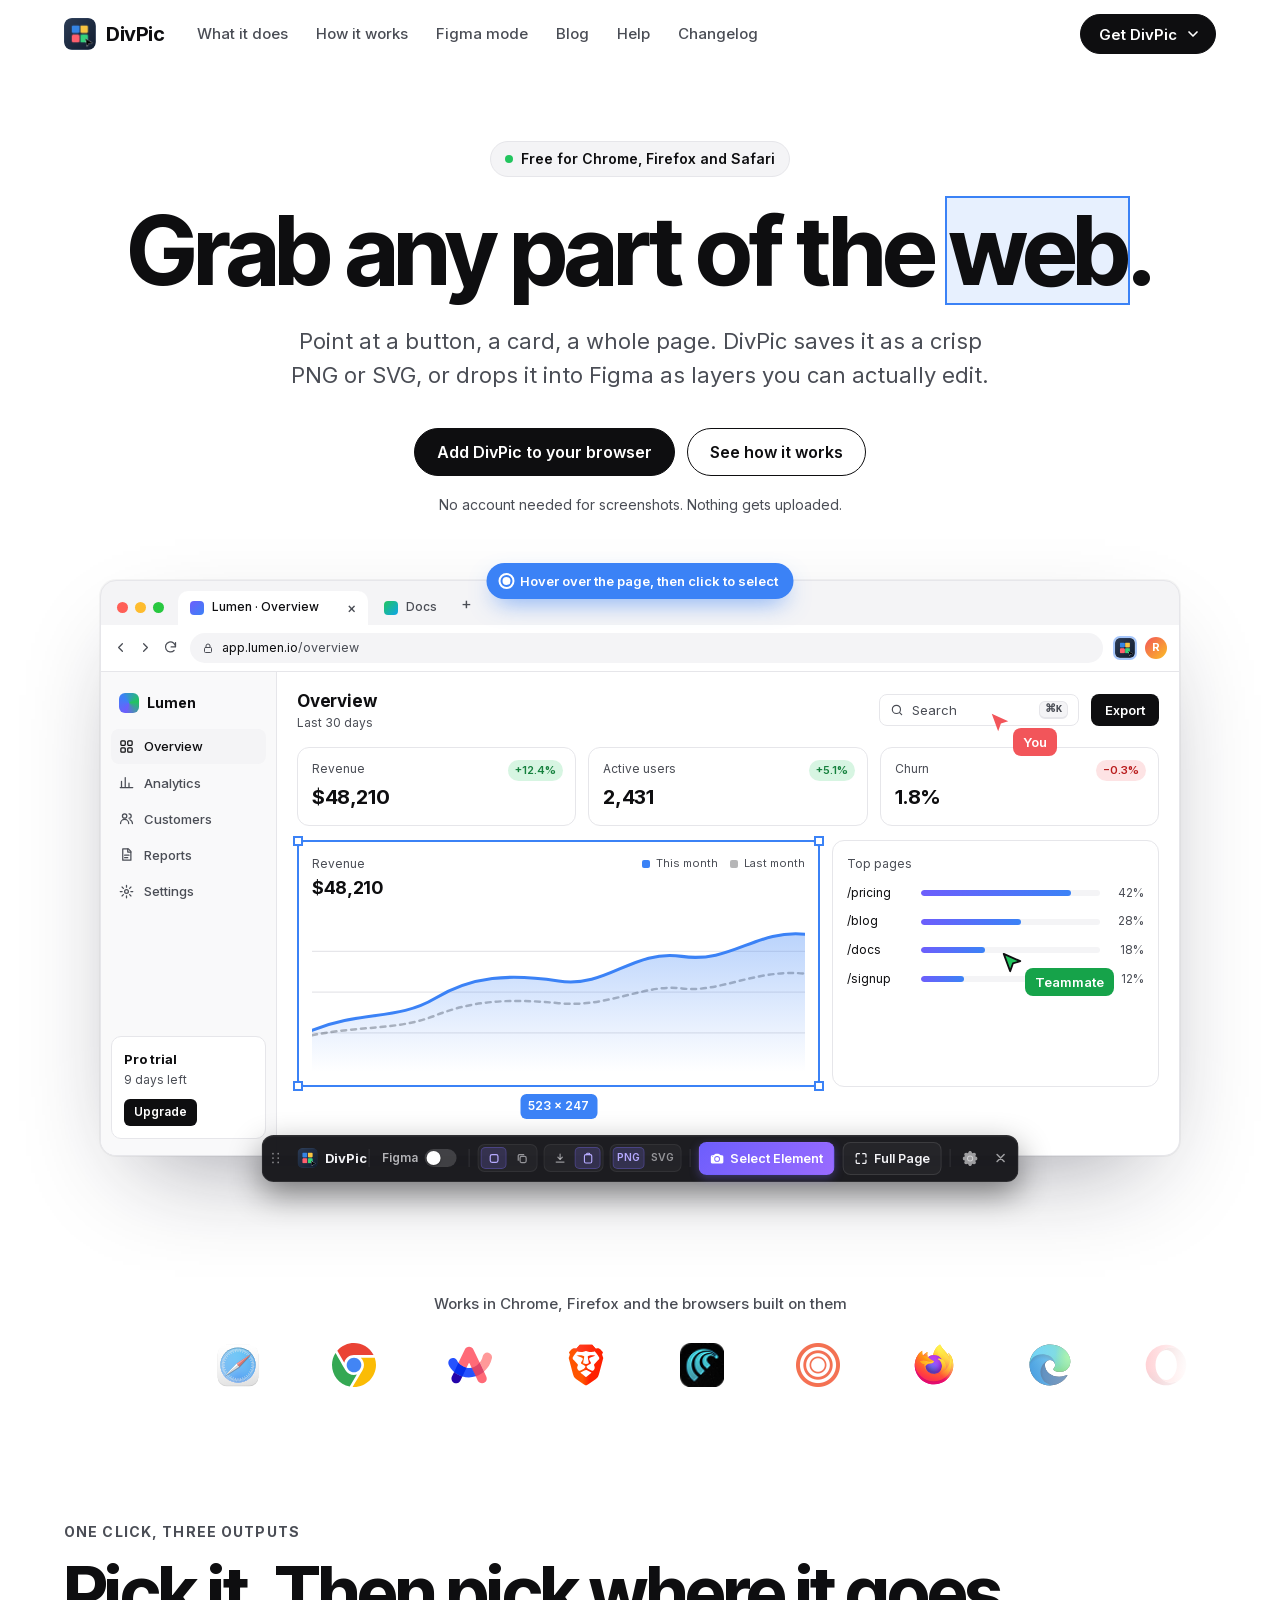
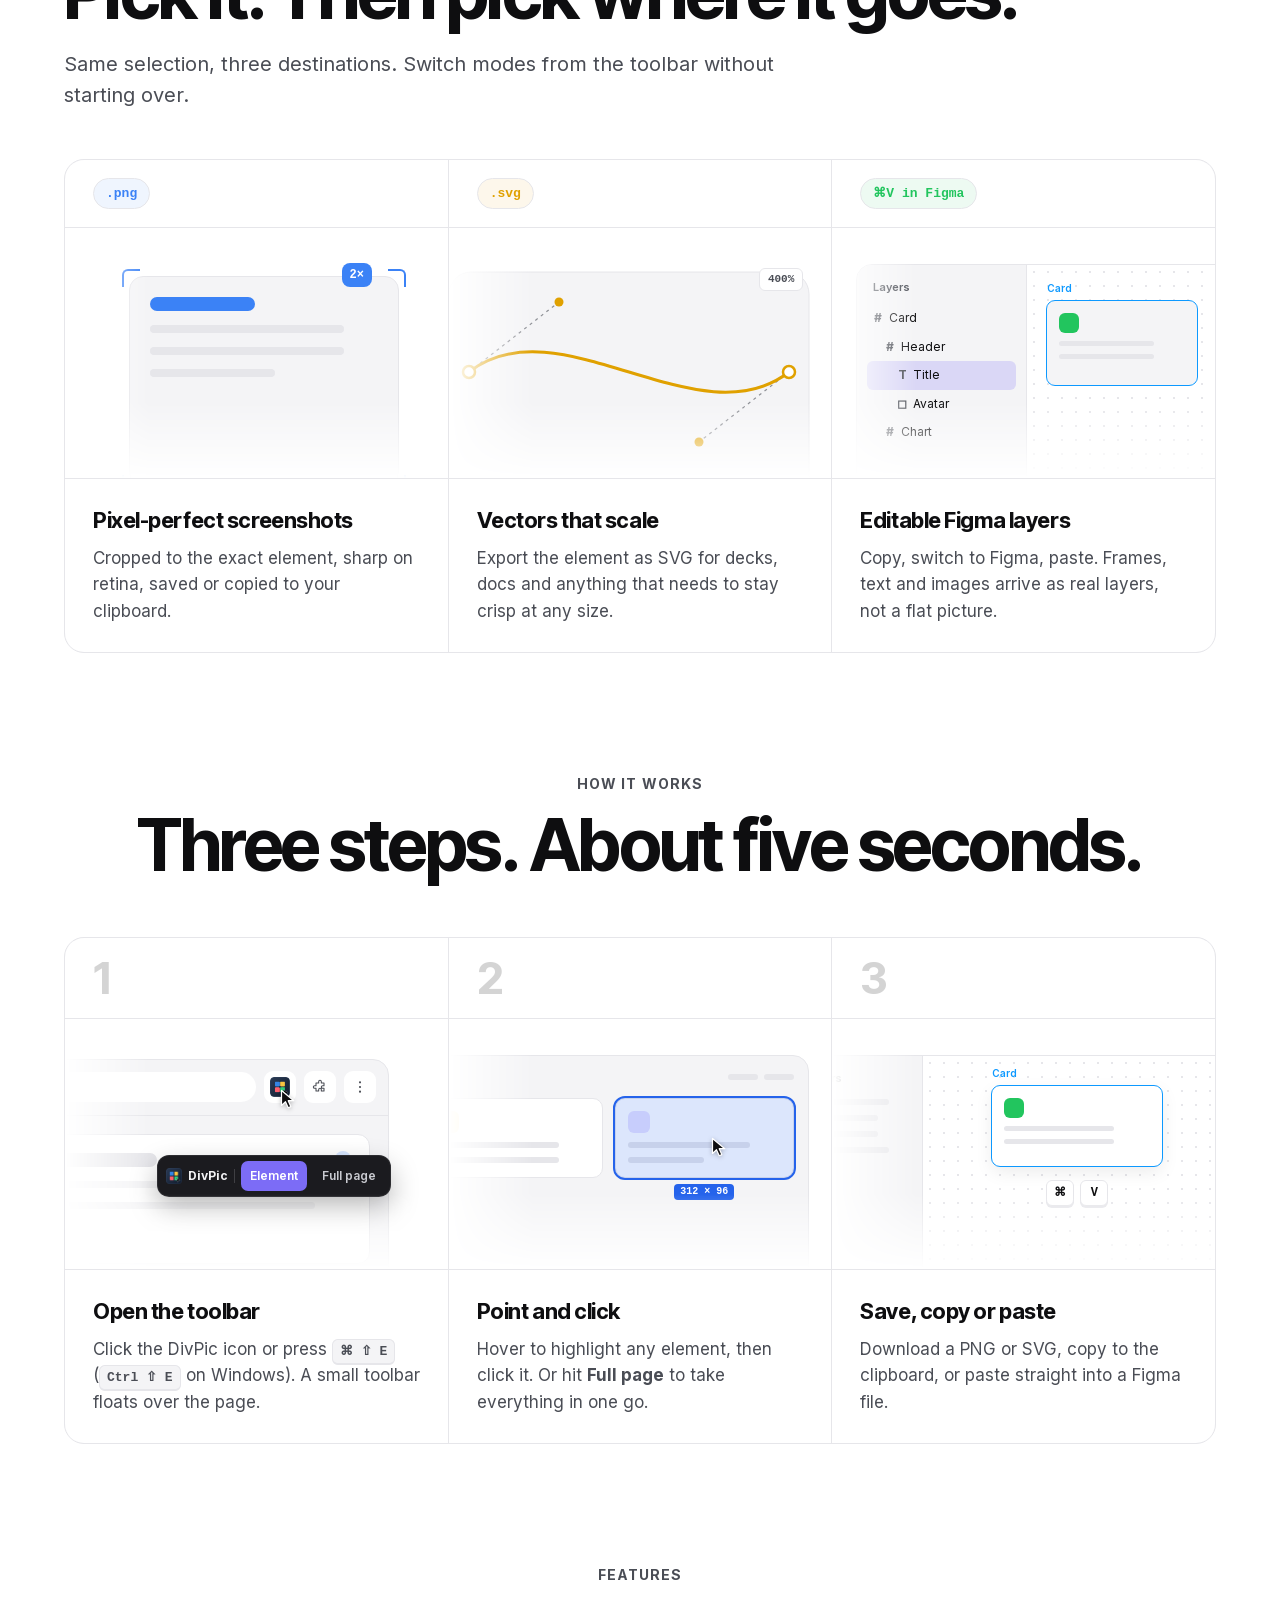
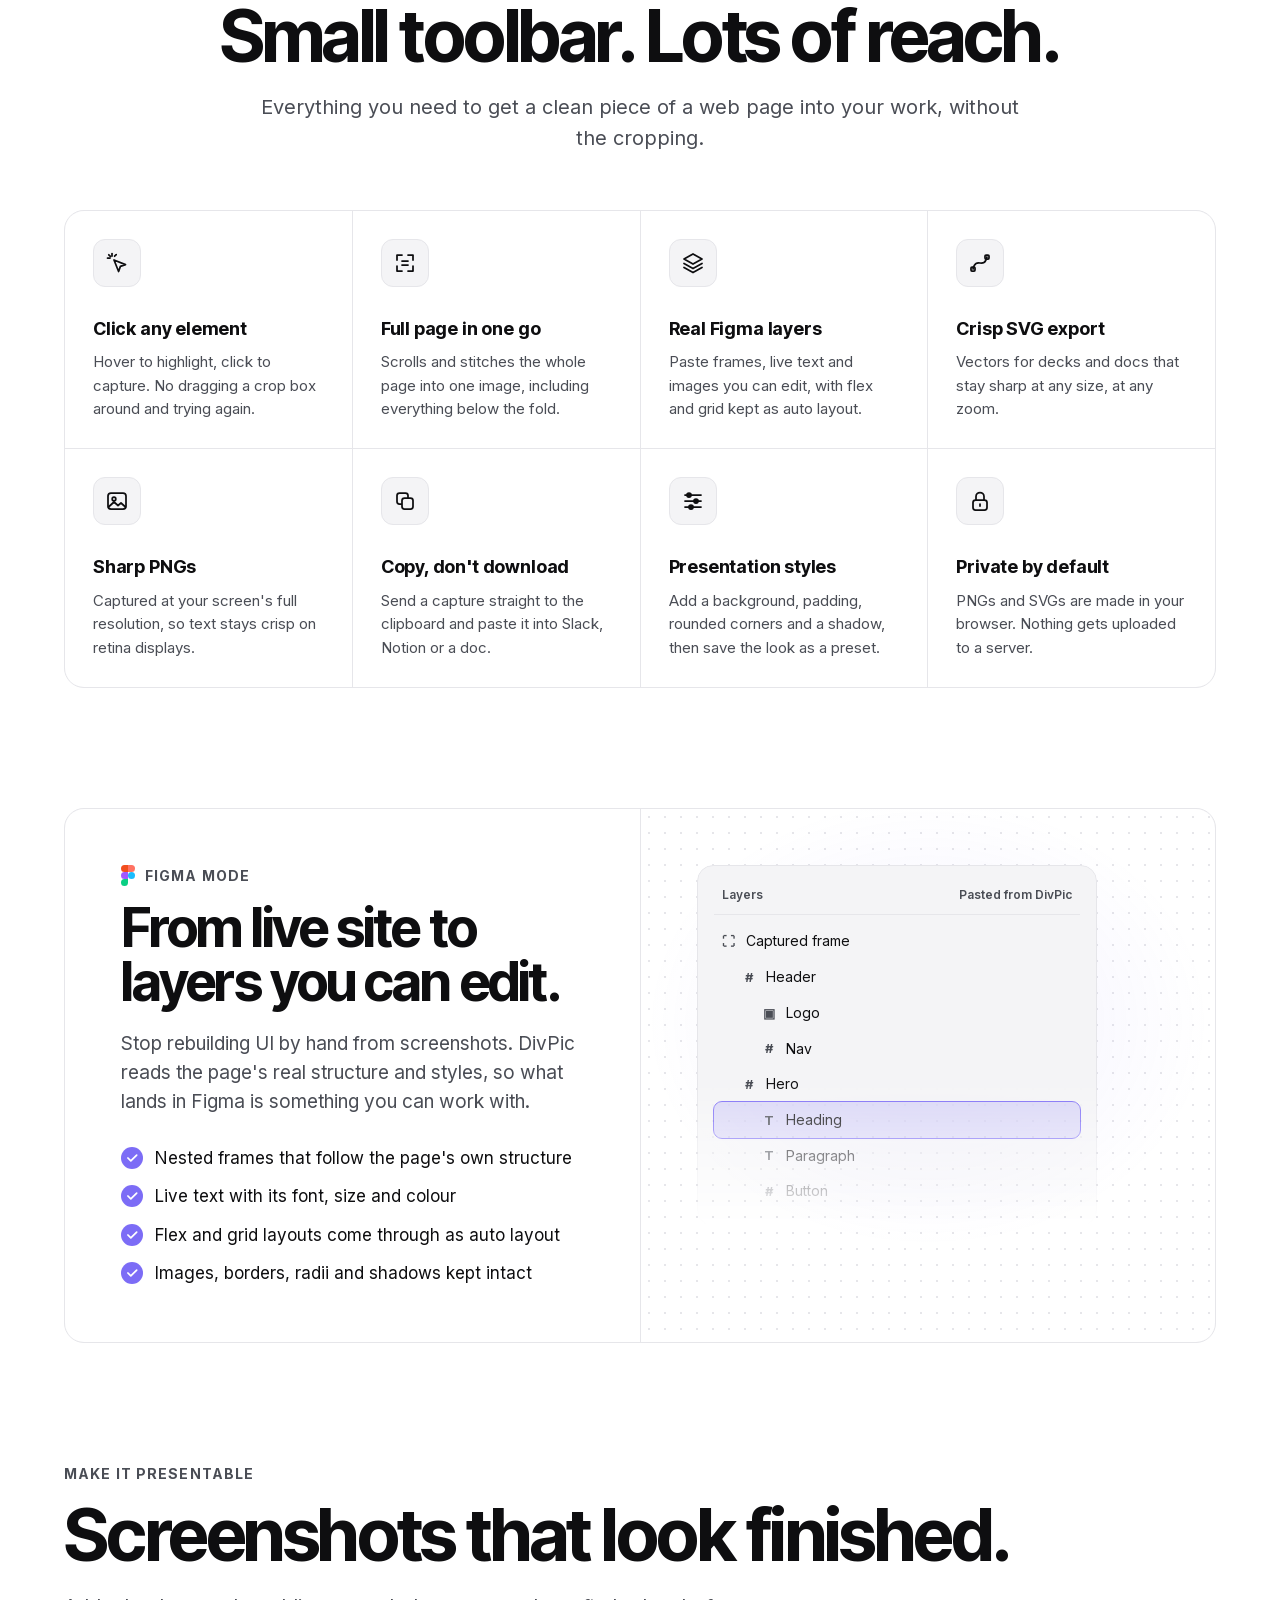
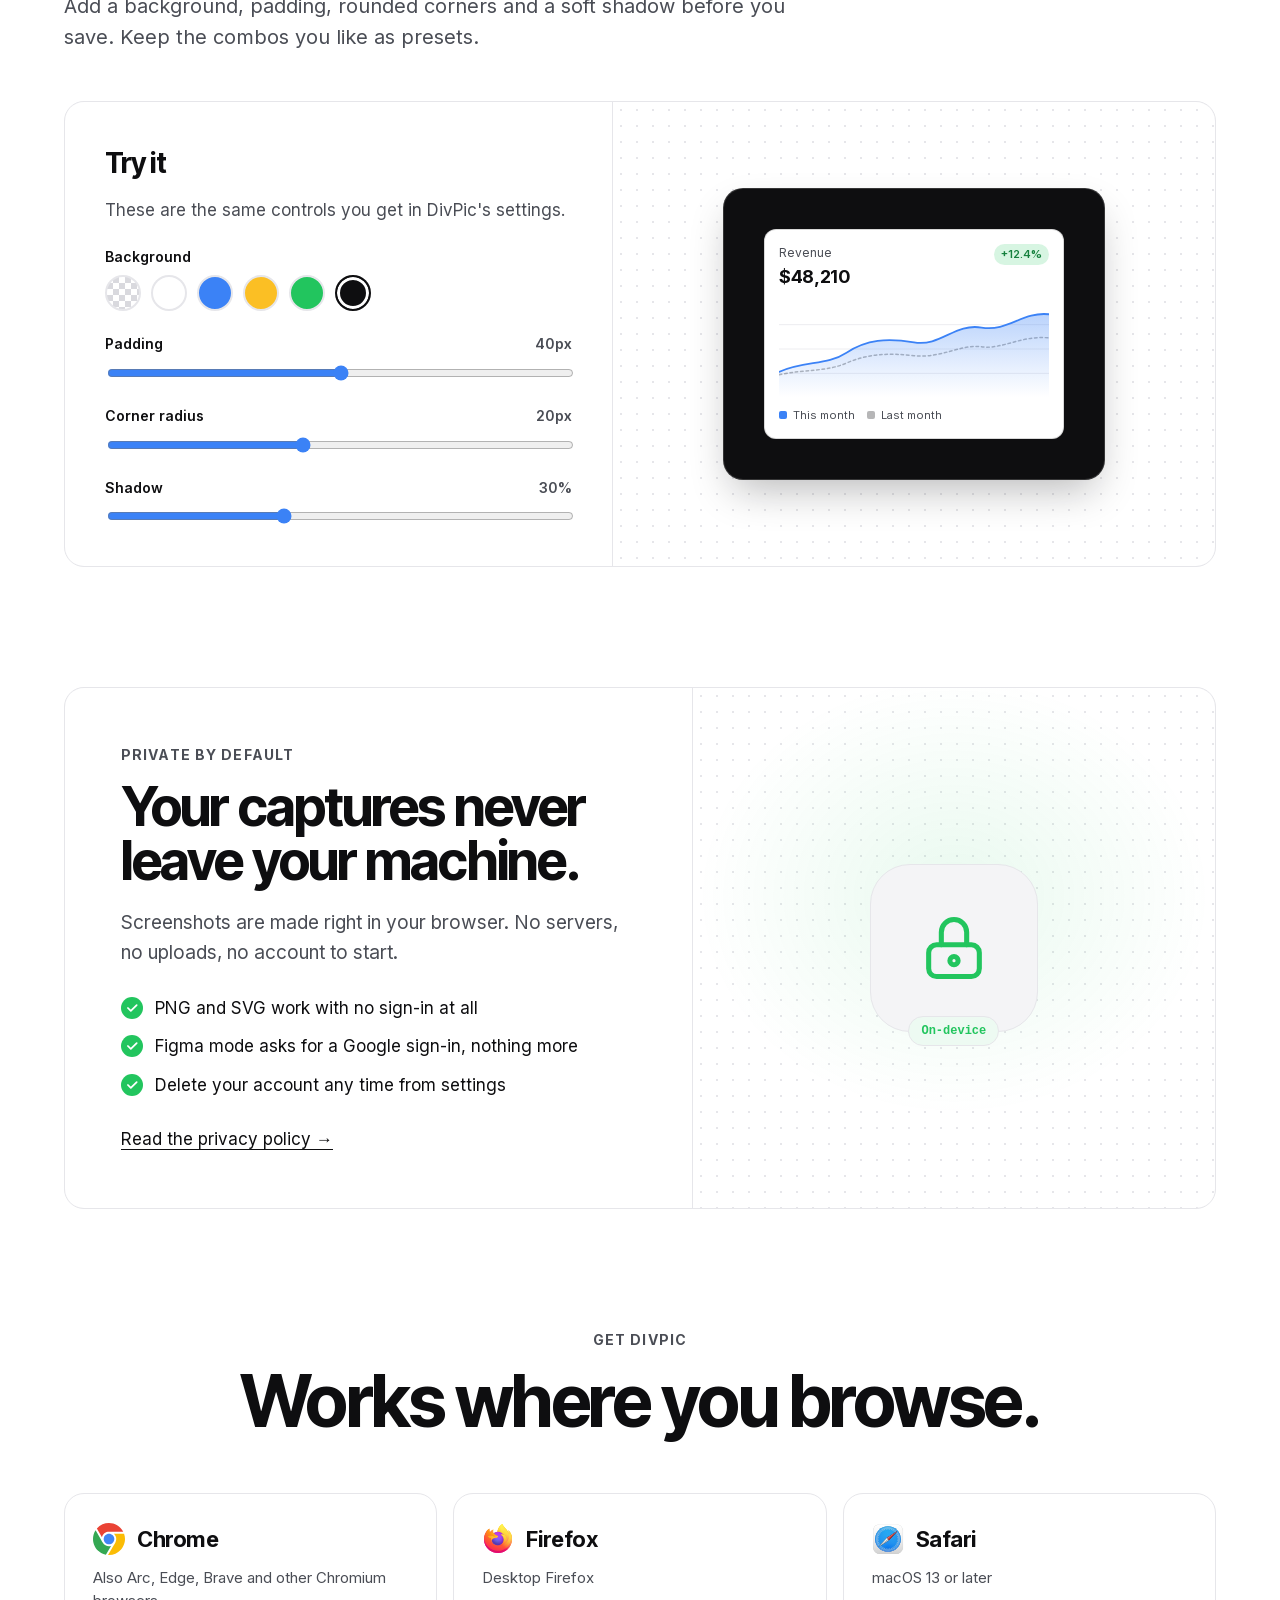
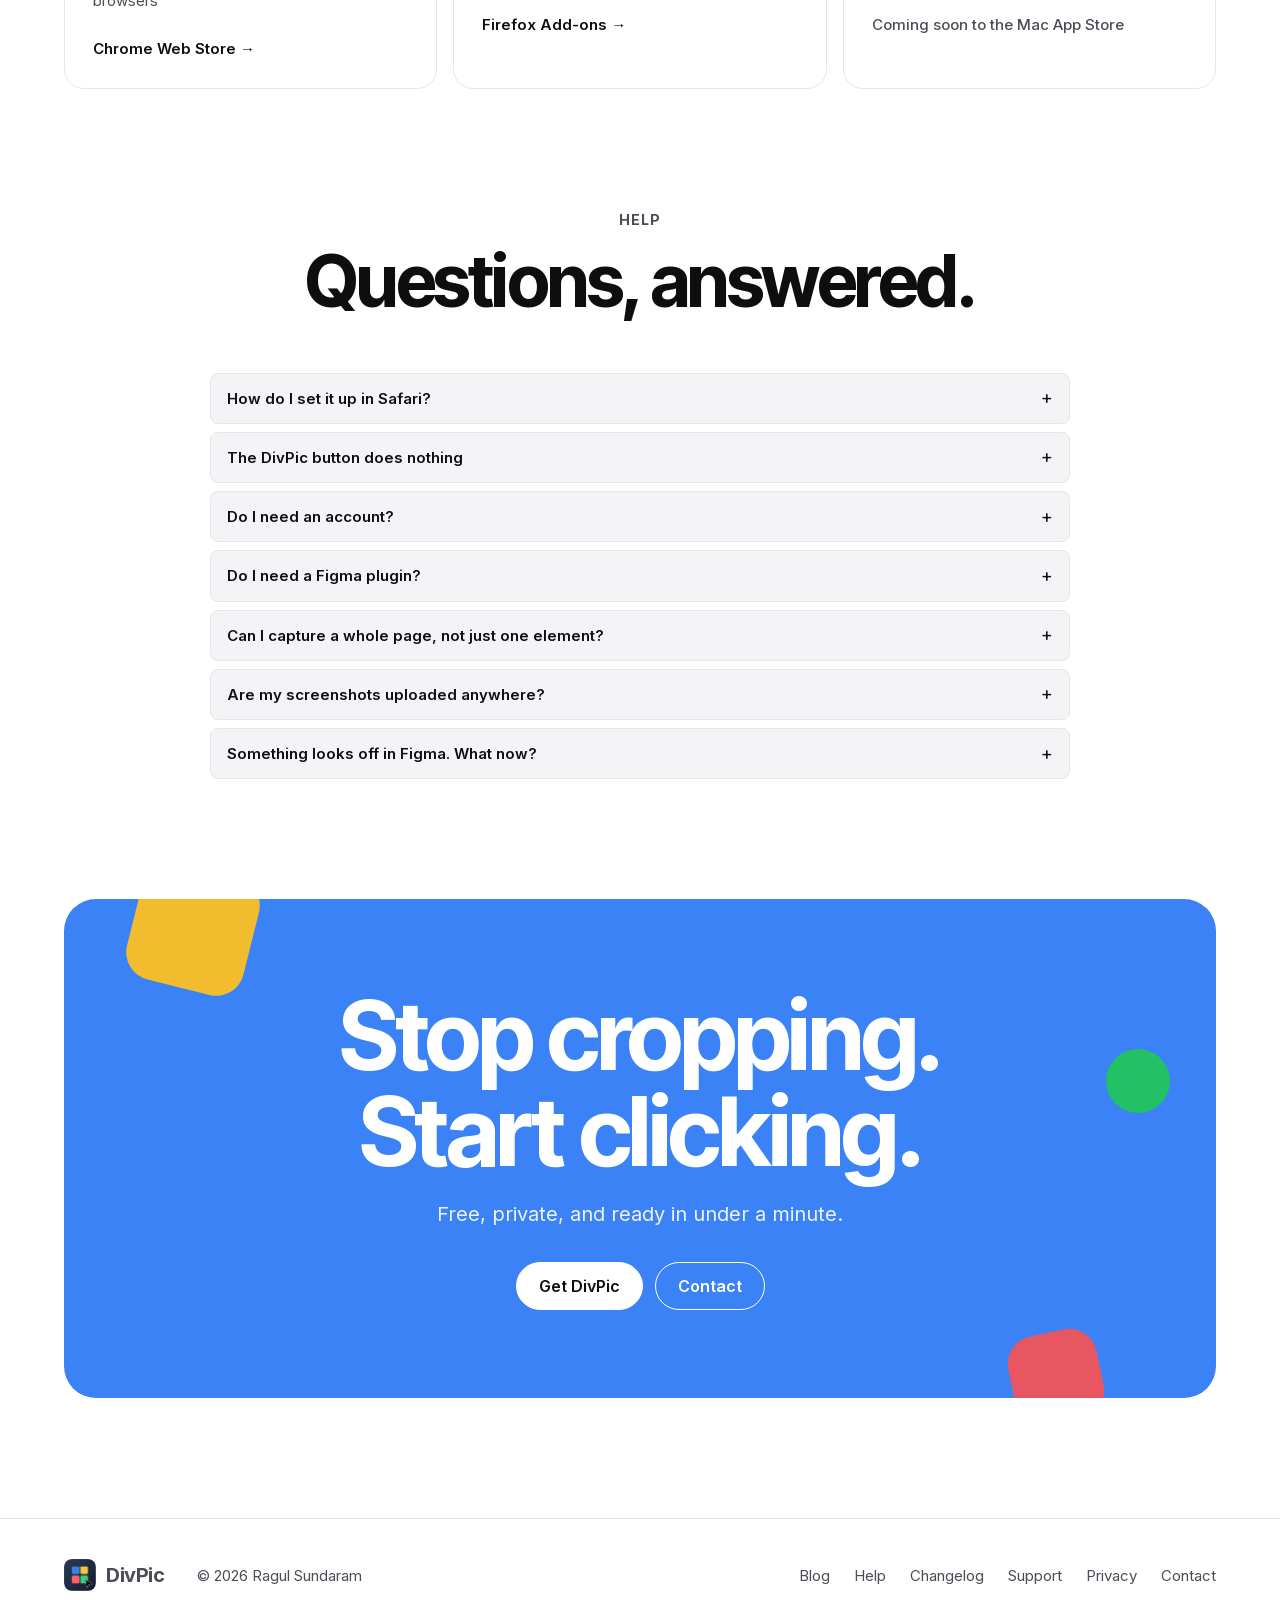
==== index.html @ a7395a38 "Move site to custom domain divpic.in: add CNAME and switch canonical, OG, JSON-LD, sitemap and robot" ====
<!doctype html>
<html lang="en">
<head>
  <meta charset="utf-8">
  <meta name="viewport" content="width=device-width, initial-scale=1">
  <title>DivPic: grab any part of the web</title>
  <meta name="description" content="DivPic captures any element or full page as a PNG or SVG, or pastes it into Figma as editable, layered frames. For Chrome, Firefox and Safari.">
  <meta property="og:title" content="DivPic: grab any part of the web">
  <meta property="og:description" content="Click any element. Save it as PNG or SVG, or paste it into Figma as editable layers.">
  <meta property="og:image" content="icon.png">
  <link rel="canonical" href="https://divpic.in/">
  <link rel="icon" href="icon.png">
  <link rel="preload" href="fonts/inter-latin.woff2" as="font" type="font/woff2" crossorigin>
  <link rel="preload" href="fonts/inter-tight-latin.woff2" as="font" type="font/woff2" crossorigin>
  <link rel="stylesheet" href="site.css">
</head>
<body>

<header class="nav" id="nav">
  <div class="wrap">
    <a class="brand" href="index.html"><img src="icon.png" alt="">DivPic</a>
    <nav class="nav-links" aria-label="Main">
      <a href="#modes">What it does</a>
      <a href="#how">How it works</a>
      <a href="#figma">Figma mode</a>
      <a href="blog/index.html">Blog</a>
      <a href="#faq">Help</a>
      <a href="changelog.html">Changelog</a>
    </nav>
    <div class="get-menu">
      <button class="btn solid sm" type="button" aria-haspopup="true" aria-expanded="false" aria-controls="get-menu-list">Get DivPic<svg class="chev" viewBox="0 0 24 24" aria-hidden="true"><path d="M6 9l6 6 6-6"/></svg></button>
      <div class="get-menu-list" id="get-menu-list" role="menu" hidden>
        <a role="menuitem" href="https://chromewebstore.google.com/detail/divpic/lpdabdkfnmackfinabbgelafogmahjni" target="_blank" rel="noopener"><img src="images/browsers/chrome.svg" alt="" width="24" height="24"><span><strong>Chrome</strong><small>Also Arc, Edge and Brave</small></span></a>
        <a role="menuitem" href="https://addons.mozilla.org/firefox/addon/divpic/" target="_blank" rel="noopener"><img src="images/browsers/firefox.svg" alt="" width="24" height="24"><span><strong>Firefox</strong><small>Firefox Add-ons</small></span></a>
        <div class="soon" aria-disabled="true"><img src="images/browsers/safari.svg" alt="" width="24" height="24"><span><strong>Safari</strong><small>Coming soon to the Mac App Store</small></span></div>
      </div>
    </div>
  </div>
</header>

<main>
  <!-- Hero -->
  <div class="hero">
    <div class="wrap">
      <div class="eyebrow"><i></i>Free for Chrome, Firefox and Safari</div>
      <h1>Grab any part of the <span class="hl">web</span>.</h1>
      <p class="lede">Point at a button, a card, a whole page. DivPic saves it as a crisp PNG or SVG, or drops it into Figma as layers you can actually edit.</p>
      <div class="cta-row">
        <a class="btn solid" href="#get">Add DivPic to your browser</a>
        <a class="btn" href="#how">See how it works</a>
      </div>
      <p class="platforms">No account needed for screenshots. Nothing gets uploaded.</p>

      <div class="stage" aria-hidden="true">
        <div class="demo-badge"><i class="pulse"></i><span class="on-hover">Hover over the page, then click to select</span><span class="on-touch">Tap anything to select it</span></div>
        <div class="browser">
          <div class="bw-top">
            <div class="bw-dots"><i></i><i></i><i></i></div>
            <div class="bw-tab on"><span class="fav"></span>Lumen · Overview<span class="x">×</span></div>
            <div class="bw-tab"><span class="fav alt"></span>Docs</div>
            <span class="bw-plus">+</span>
          </div>
          <div class="bw-bar">
            <span class="bw-nav"><svg viewBox="0 0 24 24"><path d="M15 18l-6-6 6-6"/></svg><svg viewBox="0 0 24 24"><path d="M9 18l6-6-6-6"/></svg><svg viewBox="0 0 24 24"><path d="M20 11a8 8 0 1 0-2.3 5.7M20 4v7h-7"/></svg></span>
            <div class="bw-url"><svg viewBox="0 0 24 24"><rect x="5" y="11" width="14" height="10" rx="2"/><path d="M8 11V8a4 4 0 0 1 8 0v3"/></svg><span>app.lumen.io<em>/overview</em></span></div>
            <span class="bw-ext"><img src="icon.png" alt=""><span class="bw-avatar">R</span></span>
          </div>
          <div class="page app" id="demo-page">
            <aside class="app-side">
              <div class="app-brand"><span class="app-mark"></span>Lumen</div>
              <span class="app-nav on"><svg viewBox="0 0 24 24"><rect x="3" y="3" width="7" height="7" rx="1.5"/><rect x="14" y="3" width="7" height="7" rx="1.5"/><rect x="3" y="14" width="7" height="7" rx="1.5"/><rect x="14" y="14" width="7" height="7" rx="1.5"/></svg>Overview</span><span class="app-nav"><svg viewBox="0 0 24 24"><path d="M4 20V10M10 20V4M16 20v-7M22 20H2"/></svg>Analytics</span><span class="app-nav"><svg viewBox="0 0 24 24"><circle cx="9" cy="8" r="3.5"/><path d="M2.5 20a6.5 6.5 0 0 1 13 0M16 4.5a3.5 3.5 0 0 1 0 7M21.5 20a6.5 6.5 0 0 0-4-6"/></svg>Customers</span><span class="app-nav"><svg viewBox="0 0 24 24"><path d="M6 3h9l4 4v14H6z"/><path d="M14 3v5h5M9 13h7M9 17h5"/></svg>Reports</span><span class="app-nav"><svg viewBox="0 0 24 24"><circle cx="12" cy="12" r="3"/><path d="M12 2v3M12 19v3M2 12h3M19 12h3M4.9 4.9l2.1 2.1M17 17l2.1 2.1M4.9 19.1L7 17M17 7l2.1-2.1"/></svg>Settings</span>
              <div class="app-upgrade"><strong>Pro trial</strong><span>9 days left</span><span class="app-mini-btn">Upgrade</span></div>
            </aside>
            <div class="app-main">
              <div class="app-head">
                <div><strong class="app-title">Overview</strong><span class="app-sub">Last 30 days</span></div>
                <span class="app-search"><svg viewBox="0 0 24 24"><circle cx="11" cy="11" r="7"/><path d="M20 20l-3.5-3.5"/></svg>Search<kbd>⌘K</kbd></span>
                <span class="app-btn">Export</span>
              </div>
              <div class="app-kpis"><div class="app-kpi"><span class="app-label">Revenue</span><strong>$48,210</strong><span class="chip up">+12.4%</span></div><div class="app-kpi"><span class="app-label">Active users</span><strong>2,431</strong><span class="chip up">+5.1%</span></div><div class="app-kpi"><span class="app-label">Churn</span><strong>1.8%</strong><span class="chip down">−0.3%</span></div></div>
              <div class="app-grid">
                <section class="app-card app-chart" data-initial>
                  <div class="app-card-head"><div><span class="app-label">Revenue</span><strong>$48,210</strong></div><span class="app-legend"><i></i>This month<i class="prev"></i>Last month</span></div>
                  <svg class="app-plot" viewBox="0 0 400 130" preserveAspectRatio="none">
                    <defs><linearGradient id="app-fill" x1="0" y1="0" x2="0" y2="1"><stop offset="0" stop-color="#3b82f6" stop-opacity=".35"/><stop offset="1" stop-color="#3b82f6" stop-opacity="0"/></linearGradient></defs>
                    <path class="grid" d="M0 32H400M0 65H400M0 98H400"/>
                    <path class="prev" d="M0 100 C40 92 70 96 100 84 S160 70 200 74 S270 58 300 62 S360 46 400 50"/>
                    <path class="area" d="M0 96 C40 80 70 88 100 70 S160 50 200 56 S260 30 300 36 S360 14 400 18 V130 H0Z"/>
                    <path class="line" d="M0 96 C40 80 70 88 100 70 S160 50 200 56 S260 30 300 36 S360 14 400 18"/>
                  </svg>
                </section>
                <section class="app-card app-list">
                  <div class="app-card-head"><span class="app-label">Top pages</span></div>
                  <div class="app-row"><span>/pricing</span><span class="app-bar"><b style="width:84%"></b></span><em>42%</em></div><div class="app-row"><span>/blog</span><span class="app-bar"><b style="width:56%"></b></span><em>28%</em></div><div class="app-row"><span>/docs</span><span class="app-bar"><b style="width:36%"></b></span><em>18%</em></div><div class="app-row"><span>/signup</span><span class="app-bar"><b style="width:24%"></b></span><em>12%</em></div>
                </section>
              </div>
            </div>
            <div class="cursor team"><svg viewBox="0 0 24 24"><path d="M3 2l18 8-8 2.5L10 21z"/></svg><span>Teammate</span></div>
            <div class="hover-box" hidden></div>
            <div class="sel"><i></i><i></i><i></i><i></i><span class="size"></span></div>
          </div>
        </div>
        <div class="cursor you"><svg viewBox="0 0 24 24"><path d="M3 2l18 8-8 2.5L10 21z"/></svg><span>You</span></div>
        <!-- Mirrors DivPic's real toolbar (toolbar.js, 4.2.1 release: no Inspect button). -->
        <div class="dp-bar" id="dp-bar">
          <span class="dp-grip"><svg viewBox="0 0 16 16" width="14" height="14" fill="currentColor"><circle cx="5" cy="3" r="1"/><circle cx="11" cy="3" r="1"/><circle cx="5" cy="8" r="1"/><circle cx="11" cy="8" r="1"/><circle cx="5" cy="13" r="1"/><circle cx="11" cy="13" r="1"/></svg></span>
          <button type="button" class="dp-brand" aria-label="DivPic"><img class="dp-logo" alt="" src="icon.png"><span class="dp-name">DivPic</span></button>
          <span class="dp-sep"></span>
          <button type="button" class="dp-figma" role="switch" aria-checked="false"><span class="dp-figma-label">Figma</span><span class="dp-switch"></span></button>
          <span class="dp-sep"></span>
          <span class="dp-opts">
            <span class="seg">
              <button type="button" class="tb on" aria-label="Single element" aria-pressed="true"><svg width="13" height="13" viewBox="0 0 16 16" fill="none" stroke="currentColor" stroke-width="1.5"><rect x="3.25" y="3.25" width="9.5" height="9.5" rx="2.2"/></svg></button>
              <button type="button" class="tb" aria-label="Multiple elements" aria-pressed="false"><svg width="13" height="13" viewBox="0 0 16 16" fill="none" stroke="currentColor" stroke-width="1.5"><rect x="5.5" y="5.5" width="7.5" height="7.5" rx="1.8"/><path d="M10 3.25H4.6A1.35 1.35 0 0 0 3.25 4.6V10" stroke-linecap="round"/></svg></button>
            </span>
            <span class="seg">
              <button type="button" class="tb" aria-label="Download" aria-pressed="false"><svg width="13" height="13" viewBox="0 0 16 16" fill="none" stroke="currentColor" stroke-width="1.5" stroke-linecap="round" stroke-linejoin="round"><path d="M8 2.5v6.4"/><path d="M5.3 6.4 8 9.1l2.7-2.7"/><path d="M3.2 12.4h9.6"/></svg></button>
              <button type="button" class="tb on" aria-label="Copy to clipboard" aria-pressed="true"><svg width="13" height="13" viewBox="0 0 16 16" fill="none" stroke="currentColor" stroke-width="1.4"><rect x="3.5" y="3.2" width="9" height="10.3" rx="1.8"/><path d="M6 3.2v-.5A1.1 1.1 0 0 1 7.1 1.6h1.8A1.1 1.1 0 0 1 10 2.7v.5" stroke-linecap="round" stroke-linejoin="round"/></svg></button>
            </span>
            <span class="seg seg-text"><button type="button" class="tb on" aria-pressed="true">PNG</button><button type="button" class="tb" aria-pressed="false">SVG</button></span>
          </span>
          <span class="dp-sep"></span>
          <button type="button" class="dp-btn dp-btn-primary"><svg width="13" height="13" viewBox="0 0 16 16" fill="currentColor"><path d="M10.5 8.5a2.5 2.5 0 1 1-5 0 2.5 2.5 0 0 1 5 0z"/><path d="M2 4a2 2 0 0 0-2 2v6a2 2 0 0 0 2 2h12a2 2 0 0 0 2-2V6a2 2 0 0 0-2-2h-1.172a2 2 0 0 1-1.414-.586l-.828-.828A2 2 0 0 0 9.172 2H6.828a2 2 0 0 0-1.414.586l-.828.828A2 2 0 0 1 3.172 4H2zm.5 2a.5.5 0 1 1 0-1 .5.5 0 0 1 0 1zm9 2.5a3.5 3.5 0 1 1-7 0 3.5 3.5 0 0 1 7 0z"/></svg>Select Element</button>
          <button type="button" class="dp-btn"><svg width="13" height="13" viewBox="0 0 16 16" fill="none" stroke="currentColor" stroke-width="1.5" stroke-linecap="round" stroke-linejoin="round"><path d="M2 6V3.5A1.5 1.5 0 0 1 3.5 2H6"/><path d="M10 2h2.5A1.5 1.5 0 0 1 14 3.5V6"/><path d="M14 10v2.5a1.5 1.5 0 0 1-1.5 1.5H10"/><path d="M6 14H3.5A1.5 1.5 0 0 1 2 12.5V10"/></svg>Full Page</button>
          <span class="dp-sep"></span>
          <button type="button" class="dp-iconbtn" aria-label="Settings"><svg viewBox="0 0 16 16" width="15" height="15" fill="currentColor"><path d="M8 4.754a3.246 3.246 0 1 0 0 6.492 3.246 3.246 0 0 0 0-6.492zM5.754 8a2.246 2.246 0 1 1 4.492 0 2.246 2.246 0 0 1-4.492 0z"/><path d="M9.796 1.343c-.527-1.79-3.065-1.79-3.592 0l-.094.319a.873.873 0 0 1-1.255.52l-.292-.16c-1.64-.892-3.433.902-2.54 2.541l.159.292a.873.873 0 0 1-.52 1.255l-.319.094c-1.79.527-1.79 3.065 0 3.592l.319.094a.873.873 0 0 1 .52 1.255l-.16.292c-.892 1.64.901 3.434 2.541 2.54l.292-.159a.873.873 0 0 1 1.255.52l.094.319c.527 1.79 3.065 1.79 3.592 0l.094-.319a.873.873 0 0 1 1.255-.52l.292.16c1.64.893 3.434-.902 2.54-2.541l-.159-.292a.873.873 0 0 1 .52-1.255l.319-.094c1.79-.527 1.79-3.065 0-3.592l-.319-.094a.873.873 0 0 1-.52-1.255l.16-.292c.893-1.64-.902-3.433-2.541-2.54l-.292.159a.873.873 0 0 1-1.255-.52l-.094-.319z"/></svg></button>
          <button type="button" class="dp-iconbtn" aria-label="Close toolbar"><svg viewBox="0 0 16 16" width="14" height="14" fill="none" stroke="currentColor" stroke-width="1.8" stroke-linecap="round"><path d="M4 4l8 8M12 4l-8 8"/></svg></button>
        </div>
      </div>
    </div>
  </div>

  <!-- Browser strip: efficient.app's top-10 browsers (2026) that can install DivPic, minus SigmaOS (WebKit, no extension store), plus Opera and Vivaldi. Safari is still in App Store review. -->
  <div class="browser-strip">
    <p class="strip-label">Works in Chrome, Firefox and the browsers built on them</p>
    <div class="strip-viewport">
      <ul class="strip-track" aria-label="Supported browsers"><li title="Dia"><img src="images/browsers/dia.svg" alt="Dia" width="44" height="44"></li><li title="Safari"><img src="images/browsers/safari.svg" alt="Safari" width="44" height="44"></li><li title="Chrome"><img src="images/browsers/chrome.svg" alt="Chrome" width="44" height="44"></li><li title="Arc"><img src="images/browsers/arc.svg" alt="Arc" width="44" height="44"></li><li title="Brave"><img src="images/browsers/brave.svg" alt="Brave" width="44" height="44"></li><li title="Comet"><img src="images/browsers/comet.png" alt="Comet" width="44" height="44"></li><li title="Zen"><img src="images/browsers/zen.webp" alt="Zen" width="44" height="44"></li><li title="Firefox"><img src="images/browsers/firefox.svg" alt="Firefox" width="44" height="44"></li><li title="Edge"><img src="images/browsers/edge.svg" alt="Edge" width="44" height="44"></li><li title="Opera"><img src="images/browsers/opera.svg" alt="Opera" width="44" height="44"></li><li title="Vivaldi"><img src="images/browsers/vivaldi.svg" alt="Vivaldi" width="44" height="44"></li><li aria-hidden="true" title="Dia"><img src="images/browsers/dia.svg" alt="" width="44" height="44"></li><li aria-hidden="true" title="Safari"><img src="images/browsers/safari.svg" alt="" width="44" height="44"></li><li aria-hidden="true" title="Chrome"><img src="images/browsers/chrome.svg" alt="" width="44" height="44"></li><li aria-hidden="true" title="Arc"><img src="images/browsers/arc.svg" alt="" width="44" height="44"></li><li aria-hidden="true" title="Brave"><img src="images/browsers/brave.svg" alt="" width="44" height="44"></li><li aria-hidden="true" title="Comet"><img src="images/browsers/comet.png" alt="" width="44" height="44"></li><li aria-hidden="true" title="Zen"><img src="images/browsers/zen.webp" alt="" width="44" height="44"></li><li aria-hidden="true" title="Firefox"><img src="images/browsers/firefox.svg" alt="" width="44" height="44"></li><li aria-hidden="true" title="Edge"><img src="images/browsers/edge.svg" alt="" width="44" height="44"></li><li aria-hidden="true" title="Opera"><img src="images/browsers/opera.svg" alt="" width="44" height="44"></li><li aria-hidden="true" title="Vivaldi"><img src="images/browsers/vivaldi.svg" alt="" width="44" height="44"></li></ul>
      <ul class="strip-track" aria-hidden="true"><li aria-hidden="true" title="Dia"><img src="images/browsers/dia.svg" alt="" width="44" height="44"></li><li aria-hidden="true" title="Safari"><img src="images/browsers/safari.svg" alt="" width="44" height="44"></li><li aria-hidden="true" title="Chrome"><img src="images/browsers/chrome.svg" alt="" width="44" height="44"></li><li aria-hidden="true" title="Arc"><img src="images/browsers/arc.svg" alt="" width="44" height="44"></li><li aria-hidden="true" title="Brave"><img src="images/browsers/brave.svg" alt="" width="44" height="44"></li><li aria-hidden="true" title="Comet"><img src="images/browsers/comet.png" alt="" width="44" height="44"></li><li aria-hidden="true" title="Zen"><img src="images/browsers/zen.webp" alt="" width="44" height="44"></li><li aria-hidden="true" title="Firefox"><img src="images/browsers/firefox.svg" alt="" width="44" height="44"></li><li aria-hidden="true" title="Edge"><img src="images/browsers/edge.svg" alt="" width="44" height="44"></li><li aria-hidden="true" title="Opera"><img src="images/browsers/opera.svg" alt="" width="44" height="44"></li><li aria-hidden="true" title="Vivaldi"><img src="images/browsers/vivaldi.svg" alt="" width="44" height="44"></li><li aria-hidden="true" title="Dia"><img src="images/browsers/dia.svg" alt="" width="44" height="44"></li><li aria-hidden="true" title="Safari"><img src="images/browsers/safari.svg" alt="" width="44" height="44"></li><li aria-hidden="true" title="Chrome"><img src="images/browsers/chrome.svg" alt="" width="44" height="44"></li><li aria-hidden="true" title="Arc"><img src="images/browsers/arc.svg" alt="" width="44" height="44"></li><li aria-hidden="true" title="Brave"><img src="images/browsers/brave.svg" alt="" width="44" height="44"></li><li aria-hidden="true" title="Comet"><img src="images/browsers/comet.png" alt="" width="44" height="44"></li><li aria-hidden="true" title="Zen"><img src="images/browsers/zen.webp" alt="" width="44" height="44"></li><li aria-hidden="true" title="Firefox"><img src="images/browsers/firefox.svg" alt="" width="44" height="44"></li><li aria-hidden="true" title="Edge"><img src="images/browsers/edge.svg" alt="" width="44" height="44"></li><li aria-hidden="true" title="Opera"><img src="images/browsers/opera.svg" alt="" width="44" height="44"></li><li aria-hidden="true" title="Vivaldi"><img src="images/browsers/vivaldi.svg" alt="" width="44" height="44"></li></ul>
    </div>
  </div>

  <!-- Output modes -->
  <section id="modes">
    <div class="wrap">
      <div class="sec-head">
        <div class="kicker">One click, three outputs</div>
        <h2>Pick it. Then pick where it goes.</h2>
        <p>Same selection, three destinations. Switch modes from the toolbar without starting over.</p>
      </div>
      <div class="modes">
        <article class="mode png">
          <div class="mode-top"><span class="tag">.png</span></div>
          <div class="mode-art" aria-hidden="true">
            <div class="mp-shot">
              <b></b><span></span><span></span><span style="width:55%"></span>
              <i class="c tl"></i><i class="c tr"></i><i class="c bl"></i><i class="c br"></i>
              <em>2×</em>
            </div>
          </div>
          <div class="mode-txt">
            <h3>Pixel-perfect screenshots</h3>
            <p>Cropped to the exact element, sharp on retina, saved or copied to your clipboard.</p>
          </div>
        </article>
        <article class="mode svg">
          <div class="mode-top"><span class="tag">.svg</span></div>
          <div class="mode-art" aria-hidden="true">
            <svg class="ms-vec" viewBox="0 0 420 240">
              <rect class="frame" x="20" y="20" width="360" height="240" rx="22"/>
              <path class="handle" d="M40 120 L130 50 M360 120 L270 190"/>
              <path class="curve" pathLength="1" d="M40 120 C 130 50, 270 190, 360 120"/>
              <circle class="node" cx="40" cy="120" r="6"/><circle class="node" cx="360" cy="120" r="6"/>
              <circle class="knob" cx="130" cy="50" r="4.5"/><circle class="knob" cx="270" cy="190" r="4.5"/>
            </svg>
            <span class="ms-zoom">400%</span>
          </div>
          <div class="mode-txt">
            <h3>Vectors that scale</h3>
            <p>Export the element as SVG for decks, docs and anything that needs to stay crisp at any size.</p>
          </div>
        </article>
        <article class="mode fig">
          <div class="mode-top"><span class="tag">⌘V in Figma</span></div>
          <div class="mode-art" aria-hidden="true">
            <div class="mf-win">
              <div class="mf-layers">
                <small>Layers</small>
                <div><u>#</u>Card</div>
                <div class="d1"><u>#</u>Header</div>
                <div class="d2 on"><u>T</u>Title</div>
                <div class="d2"><u>◻</u>Avatar</div>
                <div class="d1"><u>#</u>Chart</div>
              </div>
              <div class="mf-canvas"><div class="mf-frame"><span>Card</span><b></b><i></i><i></i></div></div>
            </div>
          </div>
          <div class="mode-txt">
            <h3>Editable Figma layers</h3>
            <p>Copy, switch to Figma, paste. Frames, text and images arrive as real layers, not a flat picture.</p>
          </div>
        </article>
      </div>
    </div>
  </section>

  <!-- How it works -->
  <section id="how">
    <div class="wrap">
      <div class="sec-head center">
        <div class="kicker">How it works</div>
        <h2>Three steps. About five seconds.</h2>
      </div>
      <div class="steps">
        <div class="step">
          <div class="n">1</div>
          <div class="step-art" aria-hidden="true"><div class="art-stage s1">
            <div class="s1-win">
              <div class="s1-bar">
                <span class="s1-url"></span>
                <span class="s1-btn s1-ext"><img src="icon.png" alt=""></span>
                <span class="s1-btn"><svg viewBox="0 0 24 24"><path d="M10 4a2 2 0 0 1 4 0v2h4v4h-2a2 2 0 0 0 0 4h2v4h-4v-2a2 2 0 0 0-4 0v2H6v-4H4a2 2 0 0 1 0-4h2V6h4z"/></svg></span>
                <span class="s1-btn"><svg viewBox="0 0 24 24"><circle cx="12" cy="5" r="1.6"/><circle cx="12" cy="12" r="1.6"/><circle cx="12" cy="19" r="1.6"/></svg></span>
              </div>
              <div class="s1-page"><b></b><i></i><span></span><span></span></div>
            </div>
            <div class="s1-tb"><img src="icon.png" alt=""><b>DivPic</b><i></i><span class="on">Element</span><span>Full page</span></div>
            <svg class="mcur" viewBox="0 0 16 20"><path d="M1.5 1.5v15l4-3.8 2.7 6 2.6-1.1-2.6-5.9h5.6z"/></svg>
          </div></div>
          <div class="step-txt">
            <h3>Open the toolbar</h3>
            <p>Click the DivPic icon or press <kbd>⌘ ⇧ E</kbd> (<kbd>Ctrl ⇧ E</kbd> on Windows). A small toolbar floats over the page.</p>
          </div>
        </div>
        <div class="step">
          <div class="n">2</div>
          <div class="step-art" aria-hidden="true"><div class="art-stage s2">
            <div class="s2-page">
              <div class="s2-head"><b></b><span></span><span></span></div>
              <div class="s2-cards">
                <div class="s2-card c1"><b></b><span></span><span></span></div>
                <div class="s2-card c2"><b></b><span></span><span style="width:50%"></span><em>312 × 96</em></div>
              </div>
            </div>
            <svg class="mcur" viewBox="0 0 16 20"><path d="M1.5 1.5v15l4-3.8 2.7 6 2.6-1.1-2.6-5.9h5.6z"/></svg>
          </div></div>
          <div class="step-txt">
            <h3>Point and click</h3>
            <p>Hover to highlight any element, then click it. Or hit <strong>Full page</strong> to take everything in one go.</p>
          </div>
        </div>
        <div class="step">
          <div class="n">3</div>
          <div class="step-art" aria-hidden="true"><div class="art-stage s3">
            <div class="s3-win">
              <div class="s3-layers"><small>Layers</small><i></i><i class="d"></i><i class="d"></i><i></i></div>
              <div class="s3-canvas">
                <div class="s3-frame"><span>Card</span><b></b><i></i><i></i></div>
                <div class="s3-keys"><kbd>⌘</kbd><kbd>V</kbd></div>
              </div>
            </div>
          </div></div>
          <div class="step-txt">
            <h3>Save, copy or paste</h3>
            <p>Download a PNG or SVG, copy to the clipboard, or paste straight into a Figma file.</p>
          </div>
        </div>
      </div>
    </div>
  </section>

  <!-- Features -->
  <section id="features">
    <div class="wrap">
      <div class="sec-head center">
        <div class="kicker">Features</div>
        <h2>Small toolbar. Lots of reach.</h2>
        <p>Everything you need to get a clean piece of a web page into your work, without the cropping.</p>
      </div>
      <div class="feats">
        <article class="feat">
          <span class="fi"><svg viewBox="0 0 24 24"><g class="rays"><path d="M7 2.5V5"/><path d="M2.5 7H5"/><path d="M3.8 3.8l1.8 1.8"/><path d="M11.2 3.6 9.6 5.2"/></g><path class="ptr" d="M9 9l4.6 11.5 1.8-5.1 5.1-1.8z"/></svg></span>
          <h3>Click any element</h3>
          <p>Hover to highlight, click to capture. No dragging a crop box around and trying again.</p>
        </article>
        <article class="feat">
          <span class="fi"><svg viewBox="0 0 24 24"><path class="c tl" d="M4 9V4h5"/><path class="c tr" d="M15 4h5v5"/><path class="c br" d="M20 15v5h-5"/><path class="c bl" d="M9 20H4v-5"/><path class="scroll" d="M9 10h6M9 14h6"/></svg></span>
          <h3>Full page in one go</h3>
          <p>Scrolls and stitches the whole page into one image, including everything below the fold.</p>
        </article>
        <article class="feat">
          <span class="fi"><svg viewBox="0 0 24 24"><path class="l1" d="M12 3l9 5-9 5-9-5z"/><path class="l2" d="M3 12.5l9 5 9-5"/><path class="l3" d="M3 16.5l9 5 9-5"/></svg></span>
          <h3>Real Figma layers</h3>
          <p>Paste frames, live text and images you can edit, with flex and grid kept as auto layout.</p>
        </article>
        <article class="feat">
          <span class="fi"><svg viewBox="0 0 24 24"><path class="curve" pathLength="1" d="M5 18C8 5 16 19 19 6"/><rect class="a1" x="3" y="16" width="4" height="4" rx="1"/><rect class="a2" x="17" y="4" width="4" height="4" rx="1"/></svg></span>
          <h3>Crisp SVG export</h3>
          <p>Vectors for decks and docs that stay sharp at any size, at any zoom.</p>
        </article>
        <article class="feat">
          <span class="fi"><svg viewBox="0 0 24 24"><rect x="3" y="4" width="18" height="16" rx="3"/><circle class="sun" cx="9" cy="10" r="1.8"/><path class="hill" d="M3.5 18l5.5-5 4 3.5 3-2.5 4.5 4"/></svg></span>
          <h3>Sharp PNGs</h3>
          <p>Captured at your screen's full resolution, so text stays crisp on retina displays.</p>
        </article>
        <article class="feat">
          <span class="fi"><svg viewBox="0 0 24 24"><rect class="back" x="4" y="4" width="11" height="11" rx="2.5"/><rect class="front" x="9" y="9" width="11" height="11" rx="2.5"/></svg></span>
          <h3>Copy, don't download</h3>
          <p>Send a capture straight to the clipboard and paste it into Slack, Notion or a doc.</p>
        </article>
        <article class="feat">
          <span class="fi"><svg viewBox="0 0 24 24"><path d="M4 6h16M4 12h16M4 18h16"/><circle class="k1" cx="8" cy="6" r="2"/><circle class="k2" cx="15" cy="12" r="2"/><circle class="k3" cx="10" cy="18" r="2"/></svg></span>
          <h3>Presentation styles</h3>
          <p>Add a background, padding, rounded corners and a shadow, then save the look as a preset.</p>
        </article>
        <article class="feat">
          <span class="fi"><svg viewBox="0 0 24 24"><path class="shackle" d="M8 11V7.5a4 4 0 0 1 8 0V11"/><rect x="5" y="11" width="14" height="10" rx="2.5"/><path d="M12 15v2"/></svg></span>
          <h3>Private by default</h3>
          <p>PNGs and SVGs are made in your browser. Nothing gets uploaded to a server.</p>
        </article>
      </div>
    </div>
  </section>

  <!-- Figma mode -->
  <section id="figma">
    <div class="wrap">
      <div class="panel violet">
        <div>
          <div class="kicker with-logo"><svg class="figma-logo" viewBox="0 0 38 57" aria-hidden="true"><path d="M19 28.5a9.5 9.5 0 1 1 19 0 9.5 9.5 0 0 1-19 0z" fill="#1ABCFE"/><path d="M0 47.5A9.5 9.5 0 0 1 9.5 38H19v9.5a9.5 9.5 0 1 1-19 0z" fill="#0ACF83"/><path d="M19 0v19h9.5a9.5 9.5 0 1 0 0-19H19z" fill="#FF7262"/><path d="M0 9.5A9.5 9.5 0 0 0 9.5 19H19V0H9.5A9.5 9.5 0 0 0 0 9.5z" fill="#F24E1E"/><path d="M0 28.5A9.5 9.5 0 0 0 9.5 38H19V19H9.5A9.5 9.5 0 0 0 0 28.5z" fill="#A259FF"/></svg>Figma mode</div>
          <h2>From live site to layers you can edit.</h2>
          <p class="lede">Stop rebuilding UI by hand from screenshots. DivPic reads the page's real structure and styles, so what lands in Figma is something you can work with.</p>
          <ul class="ticks">
            <li>Nested frames that follow the page's own structure</li>
            <li>Live text with its font, size and colour</li>
            <li>Flex and grid layouts come through as auto layout</li>
            <li>Images, borders, radii and shadows kept intact</li>
          </ul>
        </div>
        <div class="panel-art" aria-hidden="true">
        <div class="layers">
          <header><span>Layers</span><span>Pasted from DivPic</span></header>
          <div><small>⛶</small>Captured frame</div>
          <div class="d1"><small>#</small>Header</div>
          <div class="d2"><small>▣</small>Logo</div>
          <div class="d2"><small>#</small>Nav</div>
          <div class="d1"><small>#</small>Hero</div>
          <div class="d2 on"><small>T</small>Heading</div>
          <div class="d2"><small>T</small>Paragraph</div>
          <div class="d2"><small>#</small>Button</div>
        </div>
        </div>
      </div>
    </div>
  </section>

  <!-- Style demo -->
  <section id="style">
    <div class="wrap">
      <div class="sec-head">
        <div class="kicker">Make it presentable</div>
        <h2>Screenshots that look finished.</h2>
        <p>Add a background, padding, rounded corners and a soft shadow before you save. Keep the combos you like as presets.</p>
      </div>
      <div class="style-demo">
        <div class="controls">
          <h3>Try it</h3>
          <p>These are the same controls you get in DivPic's settings.</p>
          <div class="ctl">
            <label>Background</label>
            <div class="swatches" id="bg">
              <button type="button" class="none" data-bg="transparent" aria-label="Transparent" aria-pressed="false"></button>
              <button type="button" data-bg="#ffffff" style="background:#fff" aria-label="White" aria-pressed="false"></button>
              <button type="button" data-bg="#3b82f6" style="background:#3b82f6" aria-label="Blue" aria-pressed="false"></button>
              <button type="button" data-bg="#fbbf24" style="background:#fbbf24" aria-label="Yellow" aria-pressed="false"></button>
              <button type="button" data-bg="#22c55e" style="background:#22c55e" aria-label="Green" aria-pressed="false"></button>
              <button type="button" data-bg="#0e0e10" style="background:#0e0e10" aria-label="Black" aria-pressed="true"></button>
            </div>
          </div>
          <div class="ctl"><label for="pad">Padding <output for="pad" id="pad-o">40px</output></label><input type="range" id="pad" min="0" max="80" value="40"></div>
          <div class="ctl"><label for="rad">Corner radius <output for="rad" id="rad-o">20px</output></label><input type="range" id="rad" min="0" max="48" value="20"></div>
          <div class="ctl"><label for="shd">Shadow <output for="shd" id="shd-o">30%</output></label><input type="range" id="shd" min="0" max="80" value="30"></div>
        </div>
        <div class="preview-area">
          <div class="shot" id="shot">
            <div class="app-card shot-card">
              <div class="app-card-head"><div><span class="app-label">Revenue</span><strong>$48,210</strong></div><span class="chip up">+12.4%</span></div>
              <svg class="app-plot" viewBox="0 0 400 130" preserveAspectRatio="none" aria-hidden="true">
                <defs><linearGradient id="shot-fill" x1="0" y1="0" x2="0" y2="1"><stop offset="0" stop-color="#3b82f6" stop-opacity=".35"/><stop offset="1" stop-color="#3b82f6" stop-opacity="0"/></linearGradient></defs>
                <path class="grid" d="M0 32H400M0 65H400M0 98H400"/>
                <path class="prev" d="M0 100 C40 92 70 96 100 84 S160 70 200 74 S270 58 300 62 S360 46 400 50"/>
                <path class="area" style="fill:url(#shot-fill)" d="M0 96 C40 80 70 88 100 70 S160 50 200 56 S260 30 300 36 S360 14 400 18 V130 H0Z"/>
                <path class="line" d="M0 96 C40 80 70 88 100 70 S160 50 200 56 S260 30 300 36 S360 14 400 18"/>
              </svg>
              <span class="app-legend"><i></i>This month<i class="prev"></i>Last month</span>
            </div>
          </div>
        </div>
      </div>
    </div>
  </section>

  <!-- Privacy -->
  <section class="privacy-band">
    <div class="wrap">
      <div class="panel dark">
        <div>
          <div class="kicker">Private by default</div>
          <h2>Your captures never leave your machine.</h2>
          <p class="lede">Screenshots are made right in your browser. No servers, no uploads, no account to start.</p>
          <ul class="ticks">
            <li>PNG and SVG work with no sign-in at all</li>
            <li>Figma mode asks for a Google sign-in, nothing more</li>
            <li>Delete your account any time from settings</li>
          </ul>
          <p class="more"><a href="privacy.html">Read the privacy policy →</a></p>
        </div>
        <div class="panel-art" aria-hidden="true">
          <div class="lock">
            <i></i><i></i><i></i>
            <svg viewBox="0 0 24 24"><rect x="4" y="11" width="16" height="10" rx="2.5"/><path d="M8 11V7a4 4 0 0 1 8 0v4"/><circle cx="12" cy="16" r="1.3"/></svg>
            <em>On-device</em>
          </div>
        </div>
      </div>
    </div>
  </section>

  <!-- Get it. Safari: swap the soon-card for a link once the App Store listing is live. -->
  <section id="get">
    <div class="wrap">
      <div class="sec-head center">
        <div class="kicker">Get DivPic</div>
        <h2>Works where you browse.</h2>
      </div>
      <div class="browsers">
        <a href="https://chromewebstore.google.com/detail/divpic/lpdabdkfnmackfinabbgelafogmahjni" target="_blank" rel="noopener" data-store="chrome">
          <span class="head"><img class="ico" src="images/browsers/chrome.svg" alt="" width="32" height="32"><strong>Chrome</strong></span>
          <span>Also Arc, Edge, Brave and other Chromium browsers</span>
          <span class="go">Chrome Web Store →</span>
        </a>
        <a href="https://addons.mozilla.org/firefox/addon/divpic/" target="_blank" rel="noopener" data-store="firefox">
          <span class="head"><img class="ico" src="images/browsers/firefox.svg" alt="" width="32" height="32"><strong>Firefox</strong></span>
          <span>Desktop Firefox</span>
          <span class="go">Firefox Add-ons →</span>
        </a>
        <div class="soon-card" data-store="safari">
          <span class="head"><img class="ico" src="images/browsers/safari.svg" alt="" width="32" height="32"><strong>Safari</strong></span>
          <span>macOS 13 or later</span>
          <span class="go soon">Coming soon to the Mac App Store</span>
        </div>
      </div>
    </div>
  </section>

  <!-- FAQ / support -->
  <section id="faq">
    <div class="wrap">
      <div class="sec-head center">
        <div class="kicker">Help</div>
        <h2>Questions, answered.</h2>
      </div>
      <div class="faq faq-list">
        <details>
          <summary>How do I set it up in Safari?</summary>
          <div class="answer"><ol>
            <li>Install DivPic from the Mac App Store and open the DivPic app once.</li>
            <li>In Safari, open <strong>Settings → Extensions</strong> and turn on DivPic.</li>
            <li>Allow DivPic on the websites you want to capture, or on all websites.</li>
            <li>Click the DivPic button in the Safari toolbar, or press <kbd>⌘ ⇧ E</kbd>.</li>
          </ol></div>
        </details>
        <details>
          <summary>The DivPic button does nothing</summary>
          <div class="answer"><p>Reload the page. Tabs that were open before DivPic was installed or turned on don't have it yet. On Safari, also check that DivPic is allowed on that site under Settings → Websites → DivPic.</p></div>
        </details>
        <details>
          <summary>Do I need an account?</summary>
          <div class="answer"><p>No. Capturing, saving and copying all work without one. Only Figma mode asks you to sign in with Google.</p></div>
        </details>
        <details>
          <summary>Do I need a Figma plugin?</summary>
          <div class="answer"><p>No. DivPic puts the capture on your clipboard. Open any Figma file and paste.</p></div>
        </details>
        <details>
          <summary>Can I capture a whole page, not just one element?</summary>
          <div class="answer"><p>Yes. Pick <strong>Full page</strong> in the toolbar instead of selecting an element.</p></div>
        </details>
        <details>
          <summary>Are my screenshots uploaded anywhere?</summary>
          <div class="answer"><p>No. They're made on your device and stay there. The <a href="privacy.html">privacy policy</a> covers every permission DivPic asks for and why.</p></div>
        </details>
        <details>
          <summary>Something looks off in Figma. What now?</summary>
          <div class="answer"><p>Some pages use effects Figma can't represent exactly. Send the page URL and a screenshot to <a href="mailto:ragulsundaram15@gmail.com">ragulsundaram15@gmail.com</a> and it'll get looked at.</p></div>
        </details>
      </div>
    </div>
  </section>

  <!-- Closer -->
  <div class="closer">
    <div class="wrap">
      <div class="box">
        <span class="blob y"></span><span class="blob r"></span><span class="blob g"></span>
        <h2>Stop cropping. Start clicking.</h2>
        <p>Free, private, and ready in under a minute.</p>
        <div class="cta-row">
          <a class="btn solid" href="#get">Get DivPic</a>
          <a class="btn" href="mailto:ragulsundaram15@gmail.com">Contact</a>
        </div>
      </div>
    </div>
  </div>
</main>

<footer class="site">
  <div class="wrap">
    <a class="brand" href="index.html"><img src="icon.png" alt="">DivPic</a>
    <span>© 2026 Ragul Sundaram</span>
    <nav aria-label="Footer">
      <a href="blog/index.html">Blog</a>
      <a href="#faq">Help</a>
      <a href="changelog.html">Changelog</a>
      <a href="support.html">Support</a>
      <a href="privacy.html">Privacy</a>
      <a href="mailto:ragulsundaram15@gmail.com">Contact</a>
    </nav>
  </div>
</footer>

<script>
  // Sticky nav border once the page scrolls.
  const nav = document.getElementById('nav');
  const onScroll = () => nav.classList.toggle('scrolled', window.scrollY > 8);
  window.addEventListener('scroll', onScroll, { passive: true });
  onScroll();

  // Style demo: mirrors DivPic's background / padding / radius / shadow settings.
  const shot = document.getElementById('shot');
  const state = { bg: '#0e0e10', pad: 40, rad: 20, shd: 30 };
  function render() {
    shot.style.background = state.bg;
    shot.style.padding = state.pad + 'px';
    shot.style.borderRadius = state.rad + 'px';
    const a = state.shd / 100;
    shot.style.boxShadow = a ? `0 ${12 + a * 20}px ${30 + a * 40}px -10px rgba(14,14,16,${a})` : 'none';
  }
  [['pad', 'px'], ['rad', 'px'], ['shd', '%']].forEach(([id, unit]) => {
    const input = document.getElementById(id);
    const out = document.getElementById(id + '-o');
    input.addEventListener('input', () => {
      state[id] = Number(input.value);
      out.textContent = input.value + unit;
      render();
    });
  });
  document.querySelectorAll('#bg button').forEach(btn => {
    btn.addEventListener('click', () => {
      document.querySelectorAll('#bg button').forEach(b => b.setAttribute('aria-pressed', 'false'));
      btn.setAttribute('aria-pressed', 'true');
      state.bg = btn.dataset.bg;
      render();
    });
  });
  render();

  // Hero demo: hover any block on the mock page to highlight it, click to select it,
  // the same way DivPic picks elements on a real page.
  const page = document.getElementById('demo-page');
  const hoverBox = page.querySelector('.hover-box');
  const sel = page.querySelector('.sel');
  const size = sel.querySelector('.size');
  const stage = page.closest('.stage');
  const overlays = new Set([hoverBox, sel]);
  const pick = (x, y) => {
    let el = document.elementFromPoint(x, y);
    while (el && el !== page && (overlays.has(el) || el.closest('.cursor, .demo-badge, .sel'))) el = el.parentElement;
    return el && page.contains(el) && el !== page ? el : null;
  };
  const place = (box, el) => {
    const p = page.getBoundingClientRect(), r = el.getBoundingClientRect();
    Object.assign(box.style, { left: r.left - p.left + 'px', top: r.top - p.top + 'px', width: r.width + 'px', height: r.height + 'px' });
    return r;
  };
  let selected = page.querySelector('[data-initial]');
  const select = (el, byUser) => {
    selected = el;
    const r = place(sel, el);
    size.textContent = Math.round(r.width) + ' × ' + Math.round(r.height);
    if (byUser) stage.classList.add('picked');
  };
  page.addEventListener('pointermove', (e) => {
    const el = pick(e.clientX, e.clientY);
    if (!el || el === selected) { hoverBox.hidden = true; return; }
    hoverBox.hidden = false;
    place(hoverBox, el);
  });
  page.addEventListener('pointerleave', () => { hoverBox.hidden = true; });
  page.addEventListener('click', (e) => {
    const el = pick(e.clientX, e.clientY);
    if (el) { select(el, true); hoverBox.hidden = true; }
  });
  // Keep the selection glued to its element when the layout changes.
  new ResizeObserver(() => select(selected)).observe(page);

  // Guided tour: until the visitor touches the demo, the "You" cursor hovers and
  // clicks a few elements so it's obvious the page is interactive.
  const you = stage.querySelector('.cursor.you');
  const stops = ['.app-kpi:nth-child(1)', '.app-search', '.app-list', '.app-kpi:nth-child(2)', '.app-btn', '.app-chart']
    .map((q) => page.querySelector(q));
  let tour = null, step = 0, idle = null;
  const visible = (el) => el && el.getClientRects().length > 0;
  const tourStep = () => {
    const targets = stops.filter(visible);
    const el = targets[step++ % targets.length];
    const s = stage.getBoundingClientRect(), r = el.getBoundingClientRect();
    you.style.left = r.left - s.left + r.width * 0.55 + 'px';
    you.style.top = r.top - s.top + r.height * 0.55 + 'px';
    setTimeout(() => { if (!tour) return; hoverBox.hidden = false; place(hoverBox, el); }, 700);
    setTimeout(() => { if (!tour) return; hoverBox.hidden = true; select(el); you.classList.add('clicking'); setTimeout(() => you.classList.remove('clicking'), 250); }, 1500);
  };
  const startTour = () => { if (tour) return; stage.classList.add('touring'); tourStep(); tour = setInterval(tourStep, 2600); };
  const stopTour = () => { clearInterval(tour); tour = null; clearTimeout(idle); stage.classList.remove('touring'); hoverBox.hidden = true; };
  if (!matchMedia('(prefers-reduced-motion: reduce)').matches) {
    page.addEventListener('pointerenter', stopTour);
    page.addEventListener('pointerenter', (e) => { if (e.pointerType === 'mouse') stage.classList.add('user-in'); });
    page.addEventListener('pointerleave', () => stage.classList.remove('user-in'));
    page.addEventListener('pointerdown', stopTour);
    page.addEventListener('pointerleave', () => { idle = setTimeout(startTour, 5000); });
    // Start once the demo scrolls into view.
    new IntersectionObserver(([e]) => { if (e.isIntersecting) startTour(); else stopTour(); }, { threshold: 0.4 }).observe(page);
  }

  // Hero toolbar: every control responds like the real one. Select Element and
  // Full Page drive the mock page's selection.
  const bar = document.getElementById('dp-bar');
  bar.addEventListener('click', (e) => {
    const btn = e.target.closest('button');
    if (!btn) return;
    if (btn.classList.contains('tb')) {
      btn.parentElement.querySelectorAll('.tb').forEach((b) => { b.classList.toggle('on', b === btn); b.setAttribute('aria-pressed', b === btn); });
    } else if (btn.classList.contains('dp-figma')) {
      btn.setAttribute('aria-checked', btn.getAttribute('aria-checked') !== 'true');
    } else if (btn.classList.contains('dp-btn-primary')) {
      stopTour();
      select(selected === page ? page.querySelector('[data-initial]') : selected, true);
    } else if (btn.classList.contains('dp-btn')) {
      stopTour();
      select(page, true);
    } else if (btn.classList.contains('dp-brand')) {
      bar.classList.remove('min');
    } else if (btn.getAttribute('aria-label') === 'Close toolbar') {
      bar.classList.add('min');
    } else if (btn.getAttribute('aria-label') === 'Settings') {
      btn.classList.toggle('spin');
    }
  });

  // Feature cards: a soft spotlight follows the pointer.
  document.querySelector('.feats').addEventListener('pointermove', (e) => {
    const card = e.target.closest('.feat');
    if (!card) return;
    const r = card.getBoundingClientRect();
    card.style.setProperty('--mx', `${e.clientX - r.left}px`);
    card.style.setProperty('--my', `${e.clientY - r.top}px`);
  });

  // Steps play by themselves, one after another, while they're on screen.
  // Side by side they take turns; stacked on a phone, the one in view plays.
  if (!matchMedia('(prefers-reduced-motion: reduce)').matches) {
    const stepsEl = document.querySelector('.steps');
    const steps = [...stepsEl.querySelectorAll('.step')];
    const stacked = matchMedia('(max-width: 900px)');
    let turn = 0, timer = null;
    const play = (step) => {
      steps.forEach((el) => el.classList.remove('play'));
      void step.offsetWidth; // restart the animation even if it's the same card
      step.classList.add('play');
    };
    const next = () => { play(steps[turn]); turn = (turn + 1) % steps.length; timer = setTimeout(next, 3600); };
    const stop = () => { clearTimeout(timer); timer = null; steps.forEach((el) => el.classList.remove('play')); };
    new IntersectionObserver(([e]) => {
      if (stacked.matches) return;
      if (e.isIntersecting) { if (!timer) next(); } else stop();
    }, { threshold: 0.4 }).observe(stepsEl);
    const stepIo = new IntersectionObserver((entries) => entries.forEach(({ target, isIntersecting }) => {
      if (!stacked.matches) return;
      if (isIntersecting) play(target); else target.classList.remove('play');
    }), { threshold: 0.6 });
    steps.forEach((el) => stepIo.observe(el));
    stacked.addEventListener('change', () => { stop(); turn = 0; });
  }

  // Feature cards light up under a mouse. Touch never sets them, so a tap mid-scroll can't leave one stuck on.
  const feats = document.querySelectorAll('.feat');
  feats.forEach((el) => {
    el.addEventListener('pointerenter', (e) => { if (e.pointerType !== 'touch') el.classList.add('play'); });
    el.addEventListener('pointerleave', (e) => { if (e.pointerType !== 'touch') el.classList.remove('play'); });
  });
  // Without hover, the card crossing the middle of the screen lights up, so they follow the scroll in order.
  if (matchMedia('(hover: none)').matches && !matchMedia('(prefers-reduced-motion: reduce)').matches) {
    const io = new IntersectionObserver((entries) => entries.forEach(({ target, isIntersecting }) => {
      target.classList.toggle('play', isIntersecting);
    }), { rootMargin: '-45% 0px -45% 0px' });
    feats.forEach((el) => io.observe(el));
  }
</script>
<script src="get-menu.js"></script>
<script src="faq.js"></script>
</body>
</html>
---- site.css ----
/* DivPic landing page. Palette comes from the DivPic icon tiles. */
/* Self-hosted Inter and Inter Tight (variable, latin subset), so text doesn't wait on a third-party stylesheet. */
@font-face { font-family: "Inter"; font-style: normal; font-weight: 100 900; font-display: swap; src: url("fonts/inter-latin.woff2") format("woff2"); unicode-range: U+0000-00FF, U+0131, U+0152-0153, U+02BB-02BC, U+02C6, U+02DA, U+02DC, U+0304, U+0308, U+0329, U+2000-206F, U+20AC, U+2122, U+2191, U+2193, U+2212, U+2215, U+FEFF, U+FFFD; }
@font-face { font-family: "Inter Tight"; font-style: normal; font-weight: 100 900; font-display: swap; src: url("fonts/inter-tight-latin.woff2") format("woff2"); unicode-range: U+0000-00FF, U+0131, U+0152-0153, U+02BB-02BC, U+02C6, U+02DA, U+02DC, U+0304, U+0308, U+0329, U+2000-206F, U+20AC, U+2122, U+2191, U+2193, U+2212, U+2215, U+FEFF, U+FFFD; }
:root {
  --bg: #ffffff;
  --ink: #0e0e10;
  --ink-2: #4a4d55;
  --line: #e6e6ea;
  --soft: #f4f4f6;
  --tile-blue: #3b82f6;
  --tile-yellow: #fbbf24;
  --tile-red: #f2555a;
  --tile-green: #22c55e;
  --violet: #7c6cf6;
  --blue-ink: #1d5fd6;
  --violet-ink: #5646d6;
  --green-ink: #15803d;
  --font-mono: ui-monospace, "SF Mono", Menlo, Consolas, monospace;
  --panel-blue: #d7e6ff;
  --panel-yellow: #ffefc2;
  --panel-red: #ffd9da;
  --panel-green: #d2f5df;
  --panel-violet: #e6e1ff;
  --panel-ink: #0e0e10;
  --on-panel: #0e0e10;
  --btn-bg: #0e0e10;
  --btn-ink: #ffffff;
  --radius-xl: 32px;
  --radius-lg: 20px;
  --radius-md: 12px;
  --ease: cubic-bezier(0.4, 0, 0.2, 1);
}

@media (prefers-color-scheme: dark) {
  :root:not([data-theme="light"]) {
    --bg: #0c0c0e;
    --ink: #f3f3f5;
    --ink-2: #a8abb4;
    --line: #26272c;
    --soft: #17171a;
    --panel-blue: #16264a;
    --panel-yellow: #3a2e0c;
    --panel-red: #3d1a1c;
    --panel-green: #0f3320;
    --panel-violet: #241e4d;
    --panel-ink: #f3f3f5;
    --on-panel: #f3f3f5;
    --btn-bg: #f3f3f5;
    --btn-ink: #0e0e10;
    --blue-ink: #7fb0ff;
    --violet-ink: #a99dff;
    --green-ink: #4ade80;
  }
}

* { box-sizing: border-box; }
html { scroll-behavior: smooth; }
body {
  margin: 0;
  background: var(--bg);
  color: var(--ink);
  font: 17px/1.55 "Inter", -apple-system, BlinkMacSystemFont, "Segoe UI", sans-serif;
  -webkit-font-smoothing: antialiased;
  overflow-x: hidden;
}
img { max-width: 100%; display: block; }
a { color: inherit; }
:focus-visible { outline: 3px solid var(--tile-blue); outline-offset: 3px; border-radius: 6px; }

.wrap { max-width: 1200px; margin: 0 auto; padding: 0 24px; }

/* ---------- Nav ---------- */
.nav {
  position: sticky; top: 0; z-index: 20;
  background: color-mix(in srgb, var(--bg) 88%, transparent);
  backdrop-filter: saturate(1.4) blur(12px);
  -webkit-backdrop-filter: saturate(1.4) blur(12px);
  border-bottom: 1px solid transparent;
}
.nav.scrolled { border-bottom-color: var(--line); }
.nav .wrap { display: flex; align-items: center; gap: 32px; height: 68px; }
.brand { display: flex; align-items: center; gap: 10px; font-weight: 700; font-size: 20px; text-decoration: none; letter-spacing: -0.02em; }
.brand img { width: 32px; height: 32px; border-radius: 8px; }
.nav-links { display: flex; gap: 28px; margin-right: auto; }
.nav-links a { text-decoration: none; font-size: 15px; font-weight: 500; color: var(--ink-2); transition: color .15s var(--ease); }
.nav-links a:hover { color: var(--ink); }

.btn {
  display: inline-flex; align-items: center; justify-content: center; gap: 8px;
  height: 48px; padding: 0 22px; border-radius: 999px;
  font-family: inherit; font-weight: 600; font-size: 16px; line-height: 1; text-decoration: none; cursor: pointer;
  border: 1.5px solid var(--ink); background: transparent; color: var(--ink);
  transition: transform .15s var(--ease), background .15s var(--ease), color .15s var(--ease);
}
.btn:hover { transform: translateY(-1px); }
.btn:active { transform: translateY(0); }
.btn.solid { background: var(--btn-bg); color: var(--btn-ink); border-color: var(--btn-bg); }
.btn.sm { height: 40px; padding: 0 18px; font-size: 15px; }
.btn svg { width: 18px; height: 18px; flex: none; }

/* Get DivPic dropdown */
.get-menu { position: relative; margin-left: auto; }
.get-menu .chev { width: 16px; height: 16px; margin-right: -4px; fill: none; stroke: currentColor; stroke-width: 2.5; stroke-linecap: round; stroke-linejoin: round; transition: transform .2s var(--ease); }
.get-menu button[aria-expanded="true"] .chev { transform: rotate(180deg); }
.get-menu-list {
  position: absolute; right: 0; top: calc(100% + 8px); width: 280px; padding: 6px; z-index: 30;
  background: var(--bg); border: 1px solid var(--line); border-radius: 12px;
  box-shadow: 0 18px 40px -14px rgba(14, 14, 16, .35);
  animation: menu-in .15s var(--ease);
}
.get-menu-list[hidden] { display: none; }
@keyframes menu-in { from { opacity: 0; transform: translateY(-4px); } }
.get-menu-list a, .get-menu-list .soon { display: flex; align-items: center; gap: 12px; padding: 10px 12px; border-radius: 8px; text-decoration: none; }
.get-menu-list a:hover, .get-menu-list a:focus-visible { background: var(--soft); outline: none; }
.get-menu-list img { width: 24px; height: 24px; flex: none; }
.get-menu-list span { display: grid; line-height: 1.3; }
.get-menu-list strong { font-size: 15px; font-weight: 600; color: var(--ink); }
.get-menu-list small { font-size: 13px; color: var(--ink-2); }
.get-menu-list .soon { cursor: default; }
.get-menu-list .soon img, .get-menu-list .soon strong { opacity: .55; }

/* ---------- Hero ---------- */
.hero { padding: 72px 0 40px; text-align: center; }
.eyebrow {
  display: inline-flex; align-items: center; gap: 8px;
  font-size: 14px; font-weight: 600; padding: 6px 14px; border-radius: 999px;
  background: var(--soft); border: 1px solid var(--line); margin-bottom: 28px;
}
.eyebrow i { width: 8px; height: 8px; border-radius: 50%; background: var(--tile-green); }
h1, h2, h3 { font-family: "Inter Tight", "Inter", sans-serif; letter-spacing: -0.035em; margin: 0; }
.hero h1 {
  font-size: clamp(44px, 8vw, 96px); line-height: .95; font-weight: 700;
  white-space: nowrap; margin: 0 auto;
}
.hero h1 .hl { position: relative; white-space: nowrap; }
.hero h1 .hl::after {
  content: ""; position: absolute; inset: 4% -2% 2%; z-index: -1;
  border: 2px solid var(--tile-blue); background: color-mix(in srgb, var(--tile-blue) 12%, transparent);
}
.hero .lede { font-size: clamp(18px, 2.2vw, 22px); color: var(--ink-2); max-width: 760px; text-wrap: balance; margin: 28px auto 36px; }
.cta-row { display: flex; gap: 12px; justify-content: center; flex-wrap: wrap; }
.platforms { margin-top: 18px; font-size: 14px; color: var(--ink-2); }

/* Hero stage: a browser showing a made-up dashboard ("Lumen") you can inspect */
.stage { position: relative; margin: 64px auto 0; max-width: 1080px; }
.browser {
  border-radius: 16px; border: 1px solid var(--line); background: var(--soft);
  box-shadow: 0 40px 100px -40px rgba(20, 20, 40, .45), 0 0 0 1px color-mix(in srgb, var(--ink) 4%, transparent);
  overflow: hidden; text-align: left; font-size: 13px;
}
.browser svg { fill: none; stroke: currentColor; stroke-width: 2; stroke-linecap: round; stroke-linejoin: round; }
.bw-top { display: flex; align-items: flex-end; gap: 4px; padding: 10px 12px 0; }
.bw-dots { display: flex; gap: 7px; padding: 0 10px 12px 4px; }
.bw-dots i { width: 11px; height: 11px; border-radius: 50%; }
.bw-dots i:nth-child(1) { background: #ff5f57; } .bw-dots i:nth-child(2) { background: #febc2e; } .bw-dots i:nth-child(3) { background: #28c840; }
.bw-tab { display: flex; align-items: center; gap: 8px; height: 34px; padding: 0 12px; border-radius: 10px 10px 0 0; color: var(--ink-2); font-size: 12px; font-weight: 500; white-space: nowrap; }
.bw-tab.on { background: var(--bg); color: var(--ink); min-width: 190px; }
.bw-tab .x { margin-left: auto; color: var(--ink-2); font-size: 14px; }
.fav { width: 14px; height: 14px; border-radius: 4px; background: linear-gradient(135deg, #6d5efc, #3b82f6); }
.fav.alt { background: linear-gradient(135deg, #22c55e, #0ea5e9); }
.bw-plus { color: var(--ink-2); padding: 0 8px 9px; font-size: 16px; }
.bw-bar { display: flex; align-items: center; gap: 12px; padding: 8px 12px; background: var(--bg); border-bottom: 1px solid var(--line); }
.bw-nav { display: flex; gap: 10px; color: var(--ink-2); }
.bw-nav svg { width: 15px; height: 15px; }
.bw-url { flex: 1; display: flex; align-items: center; gap: 8px; height: 30px; padding: 0 12px; border-radius: 999px; background: var(--soft); color: var(--ink); font-size: 12.5px; }
.bw-url svg { width: 12px; height: 12px; color: var(--ink-2); }
.bw-url em { font-style: normal; color: var(--ink-2); }
.bw-ext { display: flex; align-items: center; gap: 10px; }
.bw-ext img { width: 20px; height: 20px; border-radius: 5px; box-shadow: 0 0 0 2px color-mix(in srgb, var(--tile-blue) 45%, transparent); }
.bw-avatar { width: 22px; height: 22px; border-radius: 50%; display: grid; place-items: center; font-size: 11px; font-weight: 700; color: #fff; background: linear-gradient(135deg, #f2555a, #fbbf24); }

/* The fake app */
.page.app { display: grid; grid-template-columns: 176px minmax(0, 1fr); background: var(--bg); min-height: 440px; }
.app-side { display: flex; flex-direction: column; gap: 2px; padding: 16px 10px; border-right: 1px solid var(--line); background: color-mix(in srgb, var(--soft) 55%, var(--bg)); }
.app-brand { display: flex; align-items: center; gap: 8px; padding: 4px 8px 14px; font-weight: 700; font-size: 14px; }
.app-mark { width: 20px; height: 20px; border-radius: 6px; background: conic-gradient(from 200deg, #6d5efc, #3b82f6, #22c55e, #6d5efc); }
.app-nav { display: flex; align-items: center; gap: 10px; padding: 7px 8px; border-radius: 8px; color: var(--ink-2); font-weight: 500; }
.app-nav svg { width: 15px; height: 15px; }
.app-nav.on { background: var(--soft); color: var(--ink); }
.app-upgrade { margin-top: auto; display: grid; gap: 2px; padding: 12px; border-radius: 10px; border: 1px solid var(--line); background: var(--bg); }
.app-upgrade span { color: var(--ink-2); font-size: 12px; }
.app-mini-btn { margin-top: 8px; justify-self: start; padding: 4px 10px; border-radius: 6px; background: var(--ink); color: var(--bg) !important; font-weight: 600; }
.app-main { display: flex; flex-direction: column; gap: 14px; padding: 16px 20px 68px; }
.app-head { display: flex; align-items: center; gap: 12px; }
.app-head > div { display: grid; margin-right: auto; }
.app-title { font-size: 17px; letter-spacing: -0.01em; }
.app-sub, .app-label { color: var(--ink-2); font-size: 12px; }
.app-search { display: flex; align-items: center; gap: 8px; width: 200px; height: 32px; padding: 0 10px; border: 1px solid var(--line); border-radius: 8px; color: var(--ink-2); }
.app-search svg { width: 14px; height: 14px; }
.app-search kbd { margin-left: auto; font-size: 10.5px; padding: 2px 5px; }
.app-btn { height: 32px; display: inline-flex; align-items: center; padding: 0 14px; border-radius: 8px; background: var(--ink); color: var(--bg); font-weight: 600; }
.app-kpis { display: grid; grid-template-columns: repeat(3, 1fr); gap: 12px; }
.app-kpi, .app-card { border: 1px solid var(--line); border-radius: 12px; background: var(--bg); }
.app-kpi { display: grid; gap: 4px; padding: 12px 14px; position: relative; }
.app-kpi strong { font-size: 20px; letter-spacing: -0.02em; }
.chip { position: absolute; right: 12px; top: 12px; font-size: 11px; font-weight: 600; padding: 2px 7px; border-radius: 999px; }
.chip.up { color: #15803d; background: color-mix(in srgb, #22c55e 18%, transparent); }
.chip.down { color: #b91c1c; background: color-mix(in srgb, #f2555a 16%, transparent); }
.app-grid { display: grid; grid-template-columns: 1.6fr 1fr; gap: 12px; flex: 1; }
.app-card { padding: 14px; display: flex; flex-direction: column; gap: 10px; }
.app-card-head { display: flex; justify-content: space-between; align-items: flex-start; }
.app-card-head > div { display: grid; }
.app-card-head strong { font-size: 18px; letter-spacing: -0.02em; }
.app-legend { display: flex; align-items: center; gap: 6px; color: var(--ink-2); font-size: 11px; }
.app-legend i { width: 8px; height: 8px; border-radius: 2px; background: #3b82f6; margin-left: 6px; }
.app-legend i.prev { background: color-mix(in srgb, var(--ink) 30%, transparent); }
.app-plot { width: 100%; height: 130px; flex: 1; }
.app-plot * { pointer-events: none; }
.app-plot .grid { stroke: var(--line); stroke-width: 1; }
.app-plot .prev { stroke: color-mix(in srgb, var(--ink) 30%, transparent); stroke-width: 2; stroke-dasharray: 4 4; }
.app-plot .area { fill: url(#app-fill); stroke: none; }
.app-plot .line { stroke: #3b82f6; stroke-width: 2.5; }
.app-row { display: grid; grid-template-columns: 64px 1fr 34px; align-items: center; gap: 10px; font-size: 12px; }
.app-row em { font-style: normal; color: var(--ink-2); text-align: right; }
.app-bar { height: 6px; border-radius: 3px; background: var(--soft); overflow: hidden; }
.app-bar b { display: block; height: 100%; border-radius: 3px; background: linear-gradient(90deg, #6d5efc, #3b82f6); }
@media (prefers-color-scheme: dark) {
  :root:not([data-theme="light"]) .chip.up { color: #4ade80; }
  :root:not([data-theme="light"]) .chip.down { color: #f87171; }
}

.card {
  border-radius: 18px; padding: 22px; background: var(--panel-violet);
  display: grid; gap: 14px;
}
.card .row { display: flex; gap: 12px; align-items: center; }
.card .av { width: 44px; height: 44px; border-radius: 12px; display: grid; grid-template-columns: 1fr 1fr; gap: 3px; padding: 7px; background: #1d2433; }
.card .av b { border-radius: 3px; }
.card .av b:nth-child(1) { background: var(--tile-blue); }
.card .av b:nth-child(2) { background: var(--tile-yellow); }
.card .av b:nth-child(3) { background: var(--tile-red); }
.card .av b:nth-child(4) { background: var(--tile-green); }
.card .lines { flex: 1; display: grid; gap: 7px; }
.card .lines .sk { height: 10px; background: color-mix(in srgb, var(--on-panel) 18%, transparent); }
.card .lines .sk:first-child { width: 60%; height: 12px; background: color-mix(in srgb, var(--on-panel) 40%, transparent); }
.card .chart { height: 110px; display: flex; align-items: flex-end; gap: 8px; }
.card .chart b { flex: 1; border-radius: 6px 6px 2px 2px; }

/* Selection box, Figma-ish handles */
.page { position: relative; cursor: default; }
.sel { position: absolute; border: 2px solid var(--tile-blue); pointer-events: none; z-index: 5; transition: left .25s var(--ease), top .25s var(--ease), width .25s var(--ease), height .25s var(--ease); }
/* DivPic's own hover highlight (content.js) */
.hover-box { position: absolute; z-index: 4; pointer-events: none; border: 2px solid #2563eb; background: rgba(37, 99, 235, 0.1); border-radius: 4px; }
.hover-box[hidden] { display: none; }
.page.app, .page.app * { cursor: url("data:image/svg+xml,%3Csvg%20xmlns%3D%22http%3A%2F%2Fwww.w3.org%2F2000%2Fsvg%22%20width%3D%2264%22%20height%3D%2240%22%20viewBox%3D%220%200%2064%2040%22%3E%3Cpath%20d%3D%22M3%202l18%208-8%202.5L10%2021z%22%20fill%3D%22%237c6cf6%22%20stroke%3D%22%23fff%22%20stroke-width%3D%221.5%22%20stroke-linejoin%3D%22round%22%2F%3E%3Crect%20x%3D%2214%22%20y%3D%2216%22%20width%3D%2236%22%20height%3D%2220%22%20rx%3D%226%22%20fill%3D%22%237c6cf6%22%2F%3E%3Ctext%20x%3D%2232%22%20y%3D%2230%22%20text-anchor%3D%22middle%22%20font-family%3D%22Inter%2C-apple-system%2CSegoe%20UI%2Csans-serif%22%20font-size%3D%2212%22%20font-weight%3D%22700%22%20fill%3D%22%23fff%22%3EYou%3C%2Ftext%3E%3C%2Fsvg%3E") 3 2, default; }
/* One "You" at a time: the demo cursor steps aside while the real one is in the page */
.stage.user-in .cursor.you { opacity: 0; }
.cursor { transition: opacity .2s var(--ease); }
.demo-badge {
  position: absolute; left: 50%; top: -17px; transform: translateX(-50%); z-index: 6; pointer-events: none;
  display: inline-flex; align-items: center; gap: 9px; white-space: nowrap;
  background: var(--tile-blue); color: #fff; font-size: 13px; font-weight: 600; padding: 8px 16px; border-radius: 999px;
  box-shadow: 0 10px 24px -8px color-mix(in srgb, var(--tile-blue) 70%, transparent); transition: opacity .3s var(--ease);
}
.demo-badge .pulse { position: relative; width: 8px; height: 8px; border-radius: 50%; background: #fff; }
.demo-badge .pulse::after { content: ""; position: absolute; inset: -4px; border-radius: 50%; border: 2px solid #fff; animation: pulse 1.6s ease-out infinite; }
@keyframes pulse { from { transform: scale(.6); opacity: 1; } to { transform: scale(1.8); opacity: 0; } }
.demo-badge .on-touch { display: none; }
@media (hover: none), (max-width: 600px) { .demo-badge .on-hover { display: none; } .demo-badge .on-touch { display: inline; } }
.stage.picked .demo-badge { opacity: 0; }
/* While the tour runs, the "You" cursor travels instead of drifting */
.stage.touring .cursor.you { animation: none; transition: left .8s var(--ease), top .8s var(--ease); z-index: 7; }
.cursor.you.clicking svg { transform: scale(.82); }
.cursor svg { transition: transform .12s var(--ease); }
.sel i { position: absolute; width: 10px; height: 10px; background: #fff; border: 2px solid var(--tile-blue); }
.sel i:nth-child(1) { left: -6px; top: -6px; } .sel i:nth-child(2) { right: -6px; top: -6px; }
.sel i:nth-child(3) { left: -6px; bottom: -6px; } .sel i:nth-child(4) { right: -6px; bottom: -6px; }
.sel .size { position: absolute; left: 50%; bottom: -34px; transform: translateX(-50%); background: var(--tile-blue); color: #fff; font-size: 12px; font-weight: 600; padding: 3px 8px; border-radius: 6px; white-space: nowrap; }

.cursor { position: absolute; display: flex; align-items: flex-start; gap: 2px; pointer-events: none; z-index: 3; }
.cursor svg { width: 22px; height: 22px; }
.cursor span { margin-top: 16px; color: #fff; font-size: 13px; font-weight: 600; padding: 4px 10px; border-radius: 8px; white-space: nowrap; }
.cursor.you { left: 30%; top: 76%; animation: drift-a 7s ease-in-out infinite; }
.cursor.you svg { fill: var(--tile-red); } .cursor.you span { background: var(--tile-red); }
.cursor.team { right: 6%; top: 58%; animation: drift-b 8s ease-in-out infinite; }
.cursor.team svg { fill: var(--tile-green); } .cursor.team span { background: #16a34a; }
@keyframes drift-a { 0%, 100% { transform: translate(0, 0); } 50% { transform: translate(-24px, -18px); } }
@keyframes drift-b { 0%, 100% { transform: translate(0, 0); } 50% { transform: translate(16px, 22px); } }

/* Hero toolbar: a copy of DivPic's in-page toolbar (styles from toolbar.js) */
.dp-bar {
  position: absolute; left: 50%; bottom: -26px; transform: translateX(-50%); transform-origin: 50% 100%; z-index: 4;
  display: flex; align-items: center; gap: 8px; padding: 6px 6px 6px 4px; white-space: nowrap;
  background: rgba(20, 20, 24, 0.96); color: #f3f3f6; font-family: "Inter", -apple-system, sans-serif;
  border: 1px solid rgba(255,255,255,0.08); border-radius: 12px;
  box-shadow: 0 12px 32px rgba(0,0,0,0.45), inset 0 1px 0 rgba(255,255,255,0.04);
}
.dp-bar svg { display: block; }
.dp-grip { display: inline-flex; align-items: center; justify-content: center; width: 22px; height: 30px; color: rgba(243,243,246,0.5); }
.dp-brand { display: inline-flex; align-items: center; gap: 7px; padding: 0 4px; }
.dp-logo { width: 20px; height: 20px; border-radius: 5px; }
.dp-name { font-size: 13px; font-weight: 700; letter-spacing: -0.2px; }
.dp-sep { display: inline-block; width: 1px; height: 18px; background: rgba(255,255,255,0.1); flex-shrink: 0; }
.dp-figma { display: inline-flex; align-items: center; gap: 7px; padding: 0 4px; }
.dp-figma-label { font-size: 12px; font-weight: 600; color: rgba(243,243,246,0.7); }
.dp-switch { position: relative; width: 32px; height: 18px; border-radius: 18px; background: rgba(255,255,255,0.16); }
.dp-switch::after { content: ""; position: absolute; top: 2px; left: 2px; width: 14px; height: 14px; border-radius: 50%; background: #fff; box-shadow: 0 1px 2px rgba(0,0,0,0.4); }
.dp-opts { display: inline-flex; align-items: center; gap: 6px; }
.dp-bar .seg { display: inline-flex; padding: 2px; gap: 2px; background: rgba(255,255,255,0.04); border: 1px solid rgba(255,255,255,0.06); border-radius: 7px; }
.dp-bar .tb { display: inline-flex; align-items: center; justify-content: center; width: 26px; height: 22px; color: rgba(243,243,246,0.55); border-radius: 5px; }
.dp-bar .seg-text .tb { width: 32px; font-size: 10.5px; font-weight: 600; }
.dp-bar .tb.on { background: rgba(125,109,255,0.18); color: #b6aaff; box-shadow: inset 0 0 0 1px rgba(125,109,255,0.3); }
.dp-btn { display: inline-flex; align-items: center; gap: 6px; padding: 6px 11px; border: 1px solid rgba(255,255,255,0.1); background: rgba(255,255,255,0.04); font-size: 12.5px; font-weight: 600; border-radius: 8px; }
.dp-btn-primary { background: linear-gradient(135deg, #6d5efc 0%, #9a6bff 100%); border-color: transparent; color: #fff; box-shadow: 0 3px 10px rgba(125,109,255,0.35); }
.dp-iconbtn { display: inline-flex; align-items: center; justify-content: center; width: 26px; height: 26px; color: rgba(243,243,246,0.6); border-radius: 6px; }
/* Clickable: :where() keeps the button reset weaker than the toolbar's own classes */
:where(.dp-bar) button { font: inherit; color: inherit; background: none; border: 0; padding: 0; margin: 0; cursor: pointer; }
.dp-bar button:focus-visible { outline: 2px solid #9a6bff; outline-offset: 2px; }
.dp-brand { border-radius: 6px; }
.dp-switch, .dp-switch::after, .dp-bar .tb, .dp-btn, .dp-iconbtn { transition: background .15s, color .15s, transform .2s var(--ease), left .2s var(--ease); }
.dp-figma[aria-checked="true"] .dp-switch { background: #7d6dff; }
.dp-figma[aria-checked="true"] .dp-switch::after { left: 16px; }
.dp-figma[aria-checked="true"] .dp-figma-label { color: #f3f3f6; }
.dp-bar .tb:not(.on):hover { color: #f3f3f6; background: rgba(255,255,255,0.06); }
.dp-btn:hover { background: rgba(255,255,255,0.09); }
.dp-btn-primary:hover { background: linear-gradient(135deg, #7b6dff 0%, #a77cff 100%); }
.dp-btn:active, .dp-iconbtn:active { transform: scale(.96); }
.dp-iconbtn:hover { color: #f3f3f6; background: rgba(255,255,255,0.08); }
.dp-iconbtn.spin svg { transform: rotate(90deg); transition: transform .4s var(--ease); }
/* Close collapses the bar to its logo; clicking the logo opens it again */
.dp-bar.min > :not(.dp-grip, .dp-brand) { display: none; }
@media (max-width: 760px) { .dp-bar { transform: translateX(-50%) scale(.72); } }
@media (max-width: 560px) { .dp-bar { transform: translateX(-50%) scale(.5); bottom: -18px; } }

/* Browser strip: two copies of the list slide left forever */
.browser-strip { padding: 96px 0 0; }
.strip-label { text-align: center; font-size: 15px; font-weight: 500; color: var(--ink-2); margin: 0 0 14px; padding: 0 16px; }
.strip-viewport { position: relative; display: flex; overflow: hidden; max-width: 1152px; margin: 0 auto; }
/* Logos fade into the page background at both ends */
.strip-viewport::before, .strip-viewport::after { content: ""; position: absolute; top: 0; bottom: 0; width: 22%; z-index: 1; pointer-events: none; }
.strip-viewport::before { left: 0; background: linear-gradient(90deg, var(--bg) 10%, transparent); }
.strip-viewport::after { right: 0; background: linear-gradient(270deg, var(--bg) 10%, transparent); }
.strip-track { display: flex; align-items: center; gap: 72px; padding: 14px 36px; margin: 0; list-style: none; flex: none; animation: strip 60s linear infinite; }
.strip-viewport:hover .strip-track { animation-play-state: paused; }
.strip-track li { display: grid; place-items: center; }
.strip-track img { width: 44px; height: 44px; transition: transform .2s var(--ease); }
.strip-track li:hover img { transform: translateY(-3px) scale(1.08); }
@keyframes strip { to { transform: translateX(-100%); } }
@media (prefers-reduced-motion: reduce) {
  .strip-viewport { justify-content: center; }
  .strip-viewport::before, .strip-viewport::after { display: none; }
  .strip-track { flex-wrap: wrap; justify-content: center; gap: 32px; flex: initial; }
  .strip-track[aria-hidden], .strip-track li[aria-hidden] { display: none; }
}
@media (max-width: 600px) { .browser-strip { padding-top: 72px; } .strip-track { gap: 44px; padding: 0 22px; } .strip-track img { width: 36px; height: 36px; } }

/* ---------- Sections ---------- */
section { padding: 120px 0 0; }
/* Only the copy is capped; headings get the full width so they hold one line */
.sec-head { margin-bottom: 48px; }
.sec-head.center { margin: 0 auto 56px; text-align: center; }
.sec-head h2 { text-wrap: balance; }
@media (min-width: 640px) { .sec-head h2 { white-space: nowrap; } }
.kicker { font-size: 14px; font-weight: 700; letter-spacing: .08em; text-transform: uppercase; color: var(--ink-2); margin-bottom: 14px; }
h2 { font-size: clamp(38px, 6vw, 72px); line-height: 1; font-weight: 700; }
.sec-head p { font-size: 20px; color: var(--ink-2); margin: 20px 0 0; max-width: 760px; }
.sec-head.center p { margin-inline: auto; }

/* Output modes: same panel as How it works. Colour is only an accent; hovering a cell plays its mockup. */
.modes { display: grid; grid-template-columns: repeat(3, 1fr); gap: 1px; background: var(--line); border: 1px solid var(--line); border-radius: var(--radius-lg); overflow: hidden; }
.mode { --c: var(--tile-blue); display: flex; flex-direction: column; background: var(--bg); }
.mode.svg { --c: #e0a100; }
.mode.fig { --c: var(--tile-green); }
.mode-top { padding: 18px 28px; border-bottom: 1px solid var(--line); }
.mode .tag { display: inline-block; font: 700 13px/1 ui-monospace, SFMono-Regular, Menlo, monospace; padding: 8px 12px; border-radius: 999px; border: 1px solid var(--line); color: var(--c); background: color-mix(in srgb, var(--c) 8%, var(--bg)); }
.mode-txt { padding: 24px 28px 28px; border-top: 1px solid var(--line); }
.mode h3 { font-size: 22px; letter-spacing: -0.02em; }
.mode p { color: var(--ink-2); margin: 8px 0 0; }

/* Mode mockups */
.mode-art::before { content: ''; position: absolute; inset: 0; background: radial-gradient(90% 70% at 60% 0%, color-mix(in srgb, var(--c) 9%, transparent), transparent 75%); opacity: 0; transition: opacity .6s var(--ease); }
.mode:hover .mode-art::before { opacity: 1; }

.mp-shot { position: absolute; left: 64px; top: 48px; width: 270px; height: 210px; padding: 20px; border-radius: 14px; background: var(--soft); border: 1px solid var(--line); }
.mp-shot b { display: block; width: 46%; height: 14px; border-radius: 7px; background: var(--c); }
.mp-shot span { display: block; width: 85%; height: 8px; margin-top: 14px; border-radius: 4px; background: var(--line); }
.mp-shot .c { position: absolute; width: 18px; height: 18px; border: 0 solid var(--c); transition: transform .4s var(--ease); }
.mp-shot .tl { top: -8px; left: -8px; border-width: 2.5px 0 0 2.5px; border-top-left-radius: 6px; }
.mp-shot .tr { top: -8px; right: -8px; border-width: 2.5px 2.5px 0 0; border-top-right-radius: 6px; }
.mp-shot .bl { bottom: -8px; left: -8px; border-width: 0 0 2.5px 2.5px; border-bottom-left-radius: 6px; }
.mp-shot .br { bottom: -8px; right: -8px; border-width: 0 2.5px 2.5px 0; border-bottom-right-radius: 6px; }
.mp-shot em { position: absolute; top: -14px; right: 26px; padding: 6px 8px; border-radius: 8px; background: var(--c); color: #fff; font: 700 12px/1 ui-monospace, Menlo, monospace; font-style: normal; transition: transform .4s var(--ease); }
.mode:hover .mp-shot .tl { transform: translate(-6px, -6px); }
.mode:hover .mp-shot .tr { transform: translate(6px, -6px); }
.mode:hover .mp-shot .bl { transform: translate(-6px, 6px); }
.mode:hover .mp-shot .br { transform: translate(6px, 6px); }
.mode:hover .mp-shot em { transform: scale(1.12) rotate(-4deg); }

.ms-vec { position: absolute; left: -20px; top: 24px; width: 420px; height: 240px; overflow: visible; }
.ms-vec .frame { fill: var(--soft); stroke: var(--line); }
.ms-vec .handle { fill: none; stroke: var(--ink-2); stroke-width: 1.2; stroke-dasharray: 3 4; opacity: .6; }
.ms-vec .curve { fill: none; stroke: var(--c); stroke-width: 3; stroke-linecap: round; stroke-dasharray: 1; stroke-dashoffset: 0; }
.ms-vec .node { fill: var(--bg); stroke: var(--c); stroke-width: 2.5; }
.ms-vec .knob { fill: var(--c); }
.ms-zoom { position: absolute; top: 40px; right: 28px; padding: 5px 8px; border-radius: 6px; background: var(--bg); border: 1px solid var(--line); font: 600 11px/1 ui-monospace, Menlo, monospace; color: var(--ink-2); }
.mode:hover .ms-vec .curve { animation: ms-draw 1.2s var(--ease); }
.mode:hover .ms-vec .knob { animation: ms-knob 1.2s var(--ease); }
@keyframes ms-draw { from { stroke-dashoffset: 1; } }
@keyframes ms-knob { 0% { opacity: 0; transform: scale(.4); } 60% { opacity: 1; } }
.ms-vec .knob { transform-box: fill-box; transform-origin: center; }

.mf-win { position: absolute; left: 24px; top: 36px; width: 440px; height: 240px; display: grid; grid-template-columns: 170px 1fr; border-radius: 16px; background: var(--bg); border: 1px solid var(--line); overflow: hidden; }
.mf-layers { padding: 14px 10px; background: var(--soft); border-right: 1px solid var(--line); font-size: 12px; color: var(--ink); }
.mf-layers small { display: block; padding: 0 6px 8px; font-size: 11px; font-weight: 600; color: var(--ink-2); }
.mf-layers div { position: relative; display: flex; align-items: center; gap: 6px; padding: 5px 6px; border-radius: 6px; }
.mf-layers .d1 { padding-left: 18px; } .mf-layers .d2 { padding-left: 30px; }
.mf-layers u { text-decoration: none; width: 10px; text-align: center; font-weight: 700; color: var(--ink-2); }
.mf-layers div.on { background: color-mix(in srgb, var(--violet) 22%, transparent); }
.mf-canvas { position: relative; background-image: radial-gradient(var(--line) 1px, transparent 1px); background-size: 14px 14px; }
.mf-frame { position: absolute; left: 20px; top: 36px; width: 150px; height: 84px; padding: 12px; border-radius: 8px; background: var(--soft); outline: 1.5px solid #0d99ff; }
.mf-frame span { position: absolute; bottom: 100%; left: 0; margin-bottom: 4px; font-size: 10px; font-weight: 600; color: #0d99ff; }
.mf-frame b { display: block; width: 20px; height: 20px; border-radius: 6px; background: var(--c); }
.mf-frame i { display: block; width: 75%; height: 5px; margin-top: 8px; border-radius: 3px; background: var(--line); }
.mode:hover .mf-layers div:not(small) { animation: mf-row .5s var(--ease) backwards; }
.mode:hover .mf-layers div:nth-of-type(2) { animation-delay: .06s; }
.mode:hover .mf-layers div:nth-of-type(3) { animation-delay: .12s; }
.mode:hover .mf-layers div:nth-of-type(4) { animation-delay: .18s; }
.mode:hover .mf-layers div:nth-of-type(5) { animation-delay: .24s; }
.mode:hover .mf-frame { animation: mf-pop .6s var(--ease); }
@keyframes mf-row { from { opacity: 0; transform: translateX(-8px); } }
@keyframes mf-pop { from { opacity: 0; transform: translateY(8px) scale(.94); } }

/* How it works: one panel, three cells. Each cell has a number, a mockup that runs off its edges and fades out, then the text. */
.steps { display: grid; grid-template-columns: repeat(3, 1fr); gap: 1px; background: var(--line); border: 1px solid var(--line); border-radius: var(--radius-lg); overflow: hidden; }
.step { --t: 3.6s; --c: var(--tile-blue); display: flex; flex-direction: column; background: var(--bg); }
.step:nth-child(2) { --c: #e0a100; }
.step:nth-child(3) { --c: var(--tile-red); }
.step .n { padding: 18px 28px; border-bottom: 1px solid var(--line); font: 700 44px/1 'Inter Tight', Inter, sans-serif; letter-spacing: -0.03em; color: color-mix(in srgb, var(--ink) 18%, transparent); transition: color .5s var(--ease); }
.step.play .n { color: var(--c); }
.step-txt { padding: 24px 28px 28px; border-top: 1px solid var(--line); }
.step h3 { font-size: 22px; letter-spacing: -0.02em; }
.step p { color: var(--ink-2); margin: 8px 0 0; }

/* Mockups: the end state shows at rest; the .play class (added in turn by the script) replays it */
.step-art, .mode-art {
  position: relative; height: 250px; overflow: hidden;
  -webkit-mask-image: linear-gradient(to right, transparent, #000 22%), linear-gradient(to bottom, #000 70%, transparent);
  -webkit-mask-composite: source-in;
  mask-image: linear-gradient(to right, transparent, #000 22%), linear-gradient(to bottom, #000 70%, transparent);
  mask-composite: intersect;
}
.step-art::before { content: ''; position: absolute; inset: 0; background: radial-gradient(90% 70% at 60% 0%, color-mix(in srgb, var(--c) 9%, transparent), transparent 75%); opacity: 0; transition: opacity .6s var(--ease); }
.step.play .step-art::before { opacity: 1; }
.art-stage { position: absolute; inset: 0 auto 0 0; width: 400px; }
.art-stage .mcur { position: absolute; width: 16px; height: 20px; fill: #0e0e10; stroke: #fff; stroke-width: 1.2; stroke-linejoin: round; transform-origin: 2px 2px; filter: drop-shadow(0 1px 2px rgba(0,0,0,.25)); z-index: 3; }

.s1-win { position: absolute; left: -56px; top: 40px; width: 380px; height: 240px; border-radius: 16px; background: var(--soft); border: 1px solid var(--line); }
.s1-bar { height: 56px; display: flex; align-items: center; gap: 8px; padding: 0 12px; border-bottom: 1px solid var(--line); }
.s1-url { flex: 1; height: 30px; border-radius: 15px; background: var(--bg); }
.s1-btn { width: 32px; height: 32px; border-radius: 9px; display: grid; place-items: center; background: var(--bg); }
.s1-btn svg { width: 16px; height: 16px; fill: none; stroke: var(--ink-2); stroke-width: 1.6; stroke-linejoin: round; }
.s1-btn svg circle { fill: var(--ink-2); stroke: none; }
.s1-ext img { width: 20px; height: 20px; }
.s1-page { position: relative; margin: 18px; height: 130px; padding: 18px; border-radius: 12px; background: var(--bg); border: 1px solid var(--line); }
.s1-page b { display: block; width: 110px; height: 14px; border-radius: 7px; background: var(--line); }
.s1-page i { position: absolute; top: 16px; right: 18px; width: 16px; height: 16px; border-radius: 50%; background: var(--panel-blue); }
.s1-page span { display: block; width: 88%; height: 7px; margin-top: 14px; border-radius: 4px; background: var(--soft); }
.s1-tb { position: absolute; left: 92px; top: 136px; display: flex; align-items: center; gap: 6px; padding: 5px; border-radius: 12px; background: #1b1b1f; color: #f3f3f5; font-size: 12px; font-weight: 600; white-space: nowrap; box-shadow: 0 12px 28px rgba(0,0,0,.28); border: 1px solid rgba(255,255,255,.08); }
.s1-tb img { width: 16px; height: 16px; margin-left: 3px; }
.s1-tb i { width: 1px; height: 14px; background: rgba(255,255,255,.16); }
.s1-tb span { padding: 6px 9px; border-radius: 7px; color: #c9cad0; }
.s1-tb span.on { background: var(--violet); color: #fff; }
.s1 .mcur { left: 215px; top: 70px; }

.s2-page { position: absolute; left: -40px; top: 36px; width: 400px; height: 240px; padding: 14px; border-radius: 16px; background: var(--soft); border: 1px solid var(--line); }
.s2-head { display: flex; gap: 6px; align-items: center; height: 14px; margin-bottom: 14px; }
.s2-head b { width: 14px; height: 14px; border-radius: 4px; background: var(--tile-blue); }
.s2-head span { width: 30px; height: 6px; border-radius: 3px; background: var(--line); }
.s2-head span:first-of-type { margin-left: auto; }
.s2-cards { display: grid; grid-template-columns: 1fr 1fr; gap: 12px; }
.s2-card { position: relative; height: 80px; padding: 12px; border: 1px solid var(--line); border-radius: 10px; background: var(--bg); }
.s2-card b { display: block; width: 22px; height: 22px; border-radius: 6px; background: var(--panel-yellow); }
.s2-card.c2 b { background: var(--panel-violet); }
.s2-card span { display: block; width: 80%; height: 6px; margin-top: 9px; border-radius: 3px; background: var(--line); }
.s2-card::after { content: ''; position: absolute; inset: -3px; border: 2px solid #2563eb; border-radius: 12px; background: rgba(37,99,235,.16); opacity: 0; }
.s2-card.c2::after { opacity: 1; }
.s2-card em { position: absolute; top: 100%; left: 50%; transform: translate(-50%, 7px); padding: 3px 6px; border-radius: 4px; background: #2563eb; color: #fff; font: 600 10px/1 ui-monospace, Menlo, monospace; font-style: normal; white-space: nowrap; }
.s2 .mcur { left: 262px; top: 118px; }

.s3-win { position: absolute; left: -40px; top: 36px; width: 440px; height: 240px; display: grid; grid-template-columns: 130px 1fr; border-radius: 16px; background: var(--bg); border: 1px solid var(--line); overflow: hidden; }
.s3-layers { padding: 14px 12px; display: flex; flex-direction: column; gap: 10px; background: var(--soft); border-right: 1px solid var(--line); }
.s3-layers small { font-size: 11px; font-weight: 600; color: var(--ink-2); margin-bottom: 2px; }
.s3-layers i { display: block; width: 80%; height: 6px; border-radius: 3px; background: var(--line); }
.s3-layers i.d { width: 58%; margin-left: 12px; }
.s3-canvas { position: relative; background-image: radial-gradient(var(--line) 1px, transparent 1px); background-size: 14px 14px; }
.s3-frame { position: absolute; left: 50%; top: 30px; width: 170px; height: 80px; padding: 12px; transform: translateX(-50%); border-radius: 8px; background: var(--bg); outline: 1.5px solid #0d99ff; box-shadow: 0 6px 18px rgba(0,0,0,.08); }
.s3-frame span { position: absolute; bottom: 100%; left: 0; margin-bottom: 4px; font-size: 10px; font-weight: 600; color: #0d99ff; }
.s3-frame b { display: block; width: 20px; height: 20px; border-radius: 6px; background: var(--tile-green); }
.s3-frame i { display: block; width: 75%; height: 5px; margin-top: 8px; border-radius: 3px; background: var(--line); }
.s3-keys { position: absolute; top: 124px; left: 50%; display: flex; gap: 6px; transform: translateX(-50%); }
.s3-keys kbd { min-width: 28px; height: 26px; display: grid; place-items: center; padding: 0 6px; font-size: 12px; background: var(--bg); border: 1px solid var(--line); box-shadow: 0 2px 0 var(--line); }

.step.play .s1 .mcur { animation: s1-cur var(--t) var(--ease) infinite; }
.step.play .s1-ext { animation: s1-ring var(--t) ease-out infinite; }
.step.play .s1-tb { animation: s1-tb var(--t) var(--ease) infinite; }
.step.play .s2 .mcur { animation: s2-cur var(--t) var(--ease) infinite; }
.step.play .s2-card.c1::after { animation: s2-h1 var(--t) linear infinite; }
.step.play .s2-card.c2::after { animation: s2-h2 var(--t) linear infinite; }
.step.play .s2-card em { animation: s2-lbl var(--t) var(--ease) infinite; }
.step.play .s3-keys kbd { animation: s3-key var(--t) ease infinite; }
.step.play .s3-keys kbd + kbd { animation-delay: .12s; animation-fill-mode: backwards; }
.step.play .s3-frame { animation: s3-frame var(--t) var(--ease) infinite; }
.step.play .s3-layers i { animation: s3-row var(--t) var(--ease) infinite backwards; }
.step.play .s3-layers i:nth-of-type(2) { animation-delay: .12s; }
.step.play .s3-layers i:nth-of-type(3) { animation-delay: .24s; }
.step.play .s3-layers i:nth-of-type(4) { animation-delay: .36s; }

@keyframes s1-cur {
  0% { left: 130px; top: 220px; opacity: 0; transform: scale(1); }
  6% { opacity: 1; }
  34% { left: 215px; top: 70px; transform: scale(1); }
  40% { transform: scale(.78); }
  46%, 92% { left: 215px; top: 70px; transform: scale(1); opacity: 1; }
  100% { left: 215px; top: 70px; opacity: 0; }
}
@keyframes s1-ring {
  0%, 38% { box-shadow: 0 0 0 0 rgba(124,108,246,.55); }
  64%, 100% { box-shadow: 0 0 0 12px rgba(124,108,246,0); }
}
@keyframes s1-tb {
  0%, 44% { opacity: 0; transform: translateY(-10px) scale(.94); }
  56%, 92% { opacity: 1; transform: none; }
  100% { opacity: 0; transform: none; }
}
@keyframes s2-cur {
  0% { left: 150px; top: 230px; opacity: 0; transform: scale(1); }
  6% { opacity: 1; }
  24%, 38% { left: 78px; top: 114px; }
  54% { left: 262px; top: 118px; transform: scale(1); }
  60% { transform: scale(.78); }
  66%, 92% { left: 262px; top: 118px; transform: scale(1); opacity: 1; }
  100% { left: 262px; top: 118px; opacity: 0; }
}
@keyframes s2-h1 {
  0%, 22% { opacity: 0; background: rgba(37,99,235,.06); }
  26%, 42% { opacity: 1; background: rgba(37,99,235,.06); }
  48%, 100% { opacity: 0; }
}
@keyframes s2-h2 {
  0%, 48% { opacity: 0; background: rgba(37,99,235,.06); }
  54%, 59% { opacity: 1; background: rgba(37,99,235,.06); }
  64%, 100% { opacity: 1; background: rgba(37,99,235,.16); }
}
@keyframes s2-lbl {
  0%, 62% { opacity: 0; transform: translate(-50%, 1px); }
  70%, 100% { opacity: 1; transform: translate(-50%, 7px); }
}
@keyframes s3-key {
  0%, 12% { transform: none; box-shadow: 0 2px 0 var(--line); }
  16%, 26% { transform: translateY(2px); box-shadow: 0 0 0 var(--line); background: var(--soft); }
  30%, 100% { transform: none; box-shadow: 0 2px 0 var(--line); }
}
@keyframes s3-frame {
  0%, 26% { opacity: 0; transform: translate(-50%, 8px) scale(.9); }
  36%, 100% { opacity: 1; transform: translateX(-50%) scale(1); }
}
@keyframes s3-row {
  0%, 36% { opacity: 0; transform: translateX(-8px); }
  46%, 100% { opacity: 1; transform: none; }
}

/* Feature grid */
.feats { display: grid; grid-template-columns: repeat(4, 1fr); gap: 1px; background: var(--line); border: 1px solid var(--line); border-radius: var(--radius-lg); overflow: hidden; }
.feat { --c: var(--tile-blue); position: relative; padding: 28px; background: var(--bg); overflow: hidden; }
.feat:nth-child(2), .feat:nth-child(8) { --c: var(--tile-green); }
.feat:nth-child(3), .feat:nth-child(7) { --c: var(--violet); }
.feat:nth-child(4) { --c: #e0a100; }
.feat:nth-child(5) { --c: var(--tile-red); }
.feat::before { content: ''; position: absolute; inset: 0; background: radial-gradient(280px circle at var(--mx, 50%) var(--my, 0%), color-mix(in srgb, var(--c) 16%, transparent), transparent 70%); opacity: 0; transition: opacity .3s var(--ease); pointer-events: none; }
.feat.play::before { opacity: 1; }
.feat > * { position: relative; }
.feat h3 { font-size: 18px; letter-spacing: -0.01em; }
.feat p { margin: 8px 0 0; font-size: 15px; color: var(--ink-2); }
.fi { width: 48px; height: 48px; margin-bottom: 28px; display: grid; place-items: center; border-radius: 12px; border: 1px solid var(--line); background: var(--soft); transition: background .25s var(--ease), border-color .25s var(--ease), color .25s var(--ease), transform .25s var(--ease); }
.fi svg { width: 24px; height: 24px; fill: none; stroke: currentColor; stroke-width: 1.75; stroke-linecap: round; stroke-linejoin: round; overflow: visible; }
.fi svg * { transform-box: fill-box; transform-origin: center; transition: transform .35s var(--ease); }
.feat.play .fi { background: var(--c); border-color: var(--c); color: #fff; transform: translateY(-2px); }

.fi .rays { transform-box: view-box; transform-origin: 9px 9px; }
.feat.play .fi .rays { animation: f-burst .7s var(--ease); }
.feat.play .fi .ptr { animation: f-tap .5s var(--ease); }
.feat.play .fi .tl { transform: translate(-1.5px, -1.5px); }
.feat.play .fi .tr { transform: translate(1.5px, -1.5px); }
.feat.play .fi .br { transform: translate(1.5px, 1.5px); }
.feat.play .fi .bl { transform: translate(-1.5px, 1.5px); }
.feat.play .fi .scroll { animation: f-scroll .9s var(--ease); }
.feat.play .fi .l1 { transform: translateY(-2.5px); }
.feat.play .fi .l3 { transform: translateY(2.5px); }
.fi .curve { stroke-dasharray: 1; stroke-dashoffset: 0; }
.feat.play .fi .curve { animation: f-draw .8s var(--ease); }
.feat.play .fi .a1, .feat.play .fi .a2 { transform: rotate(45deg) scale(.9); }
.feat.play .fi .sun { transform: translate(1px, -2px) scale(1.2); }
.feat.play .fi .hill { animation: f-hill .7s var(--ease); }
.fi .front { fill: var(--soft); transition: transform .35s var(--ease), fill .25s var(--ease); }
.feat.play .fi .front { fill: var(--c); animation: f-copy .7s var(--ease); }
.fi .k1, .fi .k2, .fi .k3 { fill: currentColor; }
.feat.play .fi .k1 { transform: translateX(8px); }
.feat.play .fi .k2 { transform: translateX(-7px); }
.feat.play .fi .k3 { transform: translateX(5px); }
.feat.play .fi .shackle { animation: f-unlock .9s var(--ease); }

@keyframes f-burst { 0% { opacity: 1; transform: scale(1); } 35% { opacity: 0; transform: scale(1.6); } 36% { opacity: 0; transform: scale(.5); } 100% { opacity: 1; transform: scale(1); } }
@keyframes f-tap { 0%, 100% { transform: none; } 40% { transform: translate(-1.5px, -1.5px) scale(.9); } }
@keyframes f-scroll { 0%, 100% { transform: none; opacity: 1; } 45% { transform: translateY(-4px); opacity: 0; } 55% { transform: translateY(4px); opacity: 0; } }
@keyframes f-draw { from { stroke-dashoffset: 1; } to { stroke-dashoffset: 0; } }
@keyframes f-hill { 0%, 100% { transform: none; } 50% { transform: translateY(1.5px); } }
@keyframes f-copy { 0%, 100% { transform: none; } 50% { transform: translate(-5px, -5px); } }
@keyframes f-unlock { 0%, 100% { transform: none; } 35%, 65% { transform: translateY(-3px); } }
kbd { font: 600 13px/1 ui-monospace, Menlo, monospace; padding: 4px 7px; border-radius: 6px; border: 1px solid var(--line); border-bottom-width: 2px; background: var(--soft); white-space: nowrap; }

/* Big two-cell panels (Figma mode, privacy): text on the left, artwork on a faded canvas on the right */
.panel { --c: var(--violet); display: grid; grid-template-columns: 1fr 1fr; gap: 1px; background: var(--line); border: 1px solid var(--line); border-radius: var(--radius-lg); overflow: hidden; }
.panel.dark { --c: var(--tile-green); }
.panel > * { background: var(--bg); }
.panel > :first-child { padding: 56px; }
.panel h2 { font-size: clamp(34px, 4.4vw, 54px); }
.panel .lede { font-size: 19px; margin: 20px 0 28px; color: var(--ink-2); }
.kicker.with-logo { display: flex; align-items: center; gap: 10px; }
.figma-logo { width: 14px; height: 21px; flex: none; }
.panel .more { margin: 28px 0 0; }
.panel .more a { color: var(--ink); text-underline-offset: 4px; }
.panel-art { position: relative; min-height: 420px; overflow: hidden;
  background: radial-gradient(70% 60% at 50% 40%, color-mix(in srgb, var(--c) 10%, transparent), transparent 70%), radial-gradient(var(--line) 1px, transparent 1px) 0 0 / 16px 16px, var(--bg); }
.ticks { list-style: none; padding: 0; margin: 0; display: grid; gap: 12px; }
.ticks li { display: flex; gap: 12px; align-items: flex-start; }
.ticks li::before { content: ""; flex: none; width: 22px; height: 22px; margin-top: 2px; border-radius: 50%; background: var(--violet) url("data:image/svg+xml,%3Csvg xmlns='http://www.w3.org/2000/svg' viewBox='0 0 24 24' fill='none' stroke='white' stroke-width='3' stroke-linecap='round' stroke-linejoin='round'%3E%3Cpath d='M5 12l5 5L20 7'/%3E%3C/svg%3E") center/14px no-repeat; }
.panel.dark .ticks li::before { background-color: var(--tile-green); }


.layers { position: absolute; left: 56px; top: 56px; width: 400px; background: var(--soft); color: var(--ink); border: 1px solid var(--line); border-radius: 16px; padding: 16px; font-size: 14px; box-shadow: 0 30px 60px -30px color-mix(in srgb, var(--c) 45%, transparent);
  -webkit-mask-image: linear-gradient(to bottom, #000 60%, transparent); mask-image: linear-gradient(to bottom, #000 60%, transparent); }
.layers header { display: flex; justify-content: space-between; color: var(--ink-2); font-size: 12px; font-weight: 600; padding: 4px 8px 10px; border-bottom: 1px solid var(--line); margin-bottom: 8px; }
.layers div { display: flex; align-items: center; gap: 10px; padding: 7px 8px; border-radius: 8px; }
.layers div.on { background: color-mix(in srgb, var(--violet) 22%, transparent); outline: 1px solid var(--violet); }
.layers small { color: var(--ink-2); font-weight: 700; width: 14px; text-align: center; font-size: 13px; }
.layers .d1 { padding-left: 28px; } .layers .d2 { padding-left: 48px; }

/* Style controls demo */
.style-demo { display: grid; grid-template-columns: 1fr 1.1fr; gap: 1px; background: var(--line); border: 1px solid var(--line); border-radius: var(--radius-lg); overflow: hidden; }
.controls { background: var(--bg); padding: 40px; display: grid; gap: 22px; align-content: start; }
.controls h3 { font-size: 28px; }
.controls p { color: var(--ink-2); margin: -10px 0 0; }
.ctl { display: grid; gap: 8px; }
.ctl label { display: flex; justify-content: space-between; font-size: 14px; font-weight: 600; }
.ctl output { color: var(--ink-2); font-variant-numeric: tabular-nums; }
.ctl input[type=range] { width: 100%; accent-color: var(--tile-blue); }
.swatches { display: flex; gap: 10px; flex-wrap: wrap; }
.swatches button { width: 36px; height: 36px; border-radius: 50%; border: 2px solid var(--line); cursor: pointer; padding: 0; }
.swatches button[aria-pressed="true"] { border-color: var(--ink); box-shadow: 0 0 0 3px var(--bg) inset; }
.swatches .none { background: repeating-conic-gradient(#d9d9de 0 25%, #fff 0 50%) 0 0 / 12px 12px; }
.preview-area { display: grid; place-items: center; padding: 40px 24px; min-height: 420px;
  background: radial-gradient(var(--line) 1px, transparent 1px) 0 0 / 16px 16px, var(--bg); }
.shot { transition: padding .2s var(--ease), border-radius .2s var(--ease), box-shadow .2s var(--ease), background .2s var(--ease); }
.shot { border: 1px solid rgba(255,255,255,.16); }
@media (prefers-color-scheme: dark) {
  :root:not([data-theme="light"]) .shot-card { background: #212127; border-color: rgba(255,255,255,.14); box-shadow: inset 0 1px 0 rgba(255,255,255,.06); }
}
.shot-card { width: min(300px, 70vw); border-color: color-mix(in srgb, var(--ink) 16%, transparent); }
.shot-card .chip { position: static; }
.shot-card .app-plot { height: 96px; flex: none; fill: none; stroke-linecap: round; }
.shot-card .app-legend i:first-child { margin-left: 0; }

/* Privacy band */
.privacy-band .panel { grid-template-columns: 1.2fr 1fr; }
.privacy-band .panel-art { display: grid; place-items: center; }
.lock { position: relative; width: 168px; height: 168px; display: grid; place-items: center; border-radius: 40px; background: var(--soft); border: 1px solid var(--line); }
.lock svg { position: relative; width: 76px; height: 76px; stroke: var(--c); fill: none; stroke-width: 1.6; stroke-linecap: round; stroke-linejoin: round; }
.lock i { position: absolute; inset: -1px; border-radius: 40px; border: 1px solid color-mix(in srgb, var(--c) 45%, transparent); opacity: 0; animation: ring 4.5s var(--ease) infinite; }
.lock i:nth-child(2) { animation-delay: 1.5s; }
.lock i:nth-child(3) { animation-delay: 3s; }
@keyframes ring { 0% { opacity: .9; transform: scale(1); } 100% { opacity: 0; transform: scale(2.1); border-radius: 60px; } }
.lock em { position: absolute; bottom: -15px; font-style: normal; font: 700 12px/1 ui-monospace, SFMono-Regular, Menlo, monospace; padding: 8px 12px; border-radius: 999px; border: 1px solid var(--line); color: var(--c); background: color-mix(in srgb, var(--c) 8%, var(--bg)); }

/* Browsers */
.browsers { display: grid; grid-template-columns: repeat(3, 1fr); gap: 16px; }
.browsers a, .browsers .soon-card { display: flex; flex-direction: column; gap: 6px; padding: 28px; border-radius: var(--radius-lg); border: 1px solid var(--line); text-decoration: none; transition: border-color .15s var(--ease), transform .15s var(--ease); }
.browsers a:hover { border-color: var(--ink); transform: translateY(-2px); }
.browsers .head { display: flex; align-items: center; gap: 12px; margin-bottom: 4px; color: var(--ink); font-size: inherit; }
.browsers .ico { width: 32px; height: 32px; flex: none; transition: transform .2s var(--ease); }
.browsers a:hover .ico { transform: rotate(-8deg) scale(1.06); }
.browsers strong { font-size: 22px; letter-spacing: -0.02em; }
.browsers span { color: var(--ink-2); font-size: 15px; }
.browsers .go { margin-top: 18px; font-weight: 600; font-size: 15px; color: var(--ink); }
.browsers .go.soon { color: var(--ink-2); font-weight: 500; }

/* FAQ */
.faq { max-width: 860px; margin: 0 auto; }
/* FAQ accordion (shared by the landing page and blog articles) */
.faq-list { display: grid; gap: 8px; }
.faq-list details { border: 1px solid var(--line); border-radius: 8px; background: var(--soft); overflow: hidden; }
.faq-list summary {
  list-style: none; cursor: pointer; padding: 13px 16px; font-weight: 600; font-size: 15px;
  display: flex; justify-content: space-between; gap: 16px; align-items: center; transition: background .15s var(--ease);
}
.faq-list summary::-webkit-details-marker { display: none; }
.faq-list summary:hover { background: color-mix(in srgb, var(--ink) 6%, var(--soft)); }
.faq-list summary::after { content: "+"; font-size: 18px; font-weight: 400; line-height: 1; }
.faq-list details[open] summary::after { content: "−"; }
.faq-list details.closing summary::after { content: "+"; }
.faq-list details[open] summary { background: color-mix(in srgb, var(--ink) 8%, var(--soft)); }
.faq-list .answer { background: var(--bg); padding: 14px 16px 16px; font-size: 16px; }
.faq-list .answer > * + * { margin-top: 12px; }
.faq-list .answer p { margin: 0; }
.faq-list .answer ol { margin: 0; padding-left: 1.3em; }

/* Closing CTA */
.closer { padding: 120px 0; }
.closer .box { border-radius: var(--radius-xl); background: var(--tile-blue); color: #fff; padding: 88px 32px; text-align: center; position: relative; overflow: hidden; }
.closer h2 { font-size: clamp(44px, 8vw, 96px); max-width: 12ch; margin: 0 auto; }
.closer p { font-size: 20px; opacity: .9; margin: 20px 0 32px; }
.closer .btn.solid { background: #fff; color: #0e0e10; border-color: #fff; }
.closer .btn { border-color: #fff; color: #fff; }
.blob { position: absolute; border-radius: 28px; opacity: .95; }
.blob.y { width: 120px; height: 120px; background: var(--tile-yellow); top: -30px; left: 6%; transform: rotate(14deg); }
.blob.r { width: 90px; height: 90px; background: var(--tile-red); bottom: -24px; right: 10%; transform: rotate(-12deg); }
.blob.g { width: 64px; height: 64px; background: var(--tile-green); top: 30%; right: 4%; transform: rotate(20deg); border-radius: 50%; }

footer.site { border-top: 1px solid var(--line); padding: 40px 0 56px; color: var(--ink-2); font-size: 15px; }
footer.site .wrap { display: flex; flex-wrap: wrap; gap: 16px 32px; align-items: center; }
footer.site nav { display: flex; gap: 24px; margin-left: auto; flex-wrap: wrap; }
footer.site a { text-decoration: none; }
footer.site a:hover { color: var(--ink); }

/* ---------- Changelog: a timeline of releases, version and date on the left, changes on the right ---------- */
/* Kinds map by role: main accent (blue) = New, cool accent (violet) = Improved, green = Fixed */
.cl { padding: 72px 0 120px; }
.cl-head { max-width: 760px; margin-bottom: 56px; }
.cl-head h1 { font-size: clamp(40px, 6vw, 64px); line-height: 1.02; font-weight: 700; text-wrap: balance; }
.cl-head p { margin: 18px 0 28px; font-size: 19px; color: var(--ink-2); }
.cl-filter { display: flex; flex-wrap: wrap; gap: 8px; }
.cl-filter button { display: inline-flex; align-items: center; gap: 8px; height: 36px; padding: 0 14px; border: 1px solid var(--line); border-radius: 999px; background: var(--bg); color: var(--ink-2); font: inherit; font-size: 14px; font-weight: 600; cursor: pointer; transition: border-color .15s var(--ease), color .15s var(--ease); }
.cl-filter button:hover { color: var(--ink); border-color: var(--ink-2); }
.cl-filter button[aria-pressed="true"] { background: var(--btn-bg); border-color: var(--btn-bg); color: var(--btn-ink); }
.k { width: 8px; height: 8px; border-radius: 50%; background: var(--k); }
.k.new, .tagk.new { --k: var(--blue-ink); } .k.improved, .tagk.improved { --k: var(--violet-ink); } .k.fixed, .tagk.fixed { --k: var(--green-ink); }
.timeline { list-style: none; margin: 0; padding: 0; }
.rel { position: relative; display: grid; grid-template-columns: 200px minmax(0, 1fr); gap: 0 56px; padding-bottom: 56px; }
.rel[hidden] { display: none; }
/* The line runs down between the columns; each release is a dot on it */
.rel::before { content: ""; position: absolute; left: 228px; top: 10px; bottom: -10px; width: 1px; background: var(--line); }
.rel.first::before, .rel:last-child::before { bottom: auto; height: 0; }
.rel::after { content: ""; position: absolute; left: 222px; top: 6px; width: 11px; height: 11px; border-radius: 50%; background: var(--bg); border: 2px solid var(--ink-2); }
.rel:first-child::after { background: var(--tile-blue); border-color: var(--tile-blue); box-shadow: 0 0 0 5px color-mix(in srgb, var(--tile-blue) 20%, transparent); }
.rel-when { position: sticky; top: 92px; align-self: start; display: grid; justify-items: start; gap: 4px; }
.ver { font: 700 28px/1 "Inter Tight", "Inter", sans-serif; letter-spacing: -0.03em; text-decoration: none; }
.ver:hover { color: var(--blue-ink); }
.rel-when time { font-size: 14px; color: var(--ink-2); font-variant-numeric: tabular-nums; }
.latest { margin-top: 6px; padding: 4px 10px; border-radius: 999px; font: 700 12px/1 var(--font-mono); color: var(--blue-ink); background: color-mix(in srgb, var(--tile-blue) 12%, var(--bg)); border: 1px solid color-mix(in srgb, var(--tile-blue) 35%, var(--line)); }
.rel-body { padding-left: 28px; }
.rel-body h2 { font-size: clamp(24px, 2.6vw, 30px); line-height: 1.15; letter-spacing: -0.025em; margin-bottom: 18px; text-wrap: balance; }
.rel-body ul { list-style: none; margin: 0; padding: 0; border: 1px solid var(--line); border-radius: var(--radius-lg); overflow: hidden; }
.rel-body li { display: grid; grid-template-columns: 92px minmax(0, 1fr); gap: 12px; align-items: baseline; padding: 14px 20px; font-size: 16px; }
.rel-body li[hidden] { display: none; }
.rel-body li:not([hidden]) ~ li:not([hidden]) { border-top: 1px solid var(--line); }
.rel-body li strong { font-weight: 600; }
.tagk { justify-self: start; padding: 4px 9px; border-radius: 999px; font: 700 11.5px/1 var(--font-mono); color: var(--k); background: color-mix(in srgb, var(--k) 10%, var(--bg)); border: 1px solid color-mix(in srgb, var(--k) 30%, var(--line)); }
.cl-empty { color: var(--ink-2); }
@media (max-width: 760px) {
  .cl { padding-top: 48px; }
  .rel { grid-template-columns: minmax(0, 1fr); padding: 0 0 44px 28px; }
  .rel::before { left: 5px; top: 12px; }
  .rel::after { left: 0; top: 8px; }
  .rel-when { position: static; grid-auto-flow: column; justify-content: start; align-items: baseline; gap: 12px; margin-bottom: 12px; }
  .rel-when .latest { margin-top: 0; }
  .rel-body { padding-left: 0; }
  .rel-body li { grid-template-columns: minmax(0, 1fr); gap: 8px; padding: 14px 16px; }
}

/* ---------- Responsive ---------- */
@media (max-width: 900px) {
  .nav-links { display: none; }
  .modes, .steps, .browsers { grid-template-columns: 1fr; }
  .feats { grid-template-columns: repeat(2, 1fr); }
  .panel, .privacy-band .panel { grid-template-columns: 1fr; }
  .panel > :first-child { padding: 40px 24px; }
  .panel-art { min-height: 320px; }
  .layers { left: 24px; top: 32px; width: 340px; }
  .style-demo { grid-template-columns: minmax(0, 1fr); }
  .preview-area { overflow: hidden; }
  .shot-card { width: min(300px, 56vw); }
  .page.app { grid-template-columns: minmax(0, 1fr); min-height: 0; }
  .app-side, .app-list, .app-search, .bw-tab:not(.on), .bw-plus { display: none; }
  .app-grid { grid-template-columns: minmax(0, 1fr); }
  section { padding-top: 88px; }
}
@media (max-width: 600px) {
  .wrap { padding: 0 16px; }
  .nav .wrap { gap: 12px; }
  .hero { padding-top: 48px; }
  /* Headline wraps here; open the leading so the box round "web" clears the line above */
  .hero h1 { white-space: normal; text-wrap: balance; line-height: 1.2; }
  .cursor.team { right: 4%; }
  .app-kpis { grid-template-columns: 1fr 1fr; }
  .app-kpi:nth-child(3), .bw-nav, .bw-ext img { display: none; }
  .app-main { padding: 12px 12px 64px; }
  .demo-badge { font-size: 12px; padding: 7px 13px; }
  .bw-tab.on { min-width: 0; }
  .controls { padding: 24px; }
  .step-txt, .mode-txt { padding: 20px 24px 24px; }
  .step .n, .mode-top { padding: 16px 24px; }
  .feats { grid-template-columns: 1fr; }
  .feat { display: grid; grid-template-columns: 44px 1fr; column-gap: 16px; padding: 20px; }
  .feat p { grid-column: 2; margin-top: 4px; }
  .fi { grid-row: span 2; width: 44px; height: 44px; margin: 0; }
  .closer .box { padding: 64px 20px; }
}

@media (prefers-reduced-motion: reduce) {
  html { scroll-behavior: auto; }
  *, *::before, *::after { animation: none !important; transition: none !important; }
}
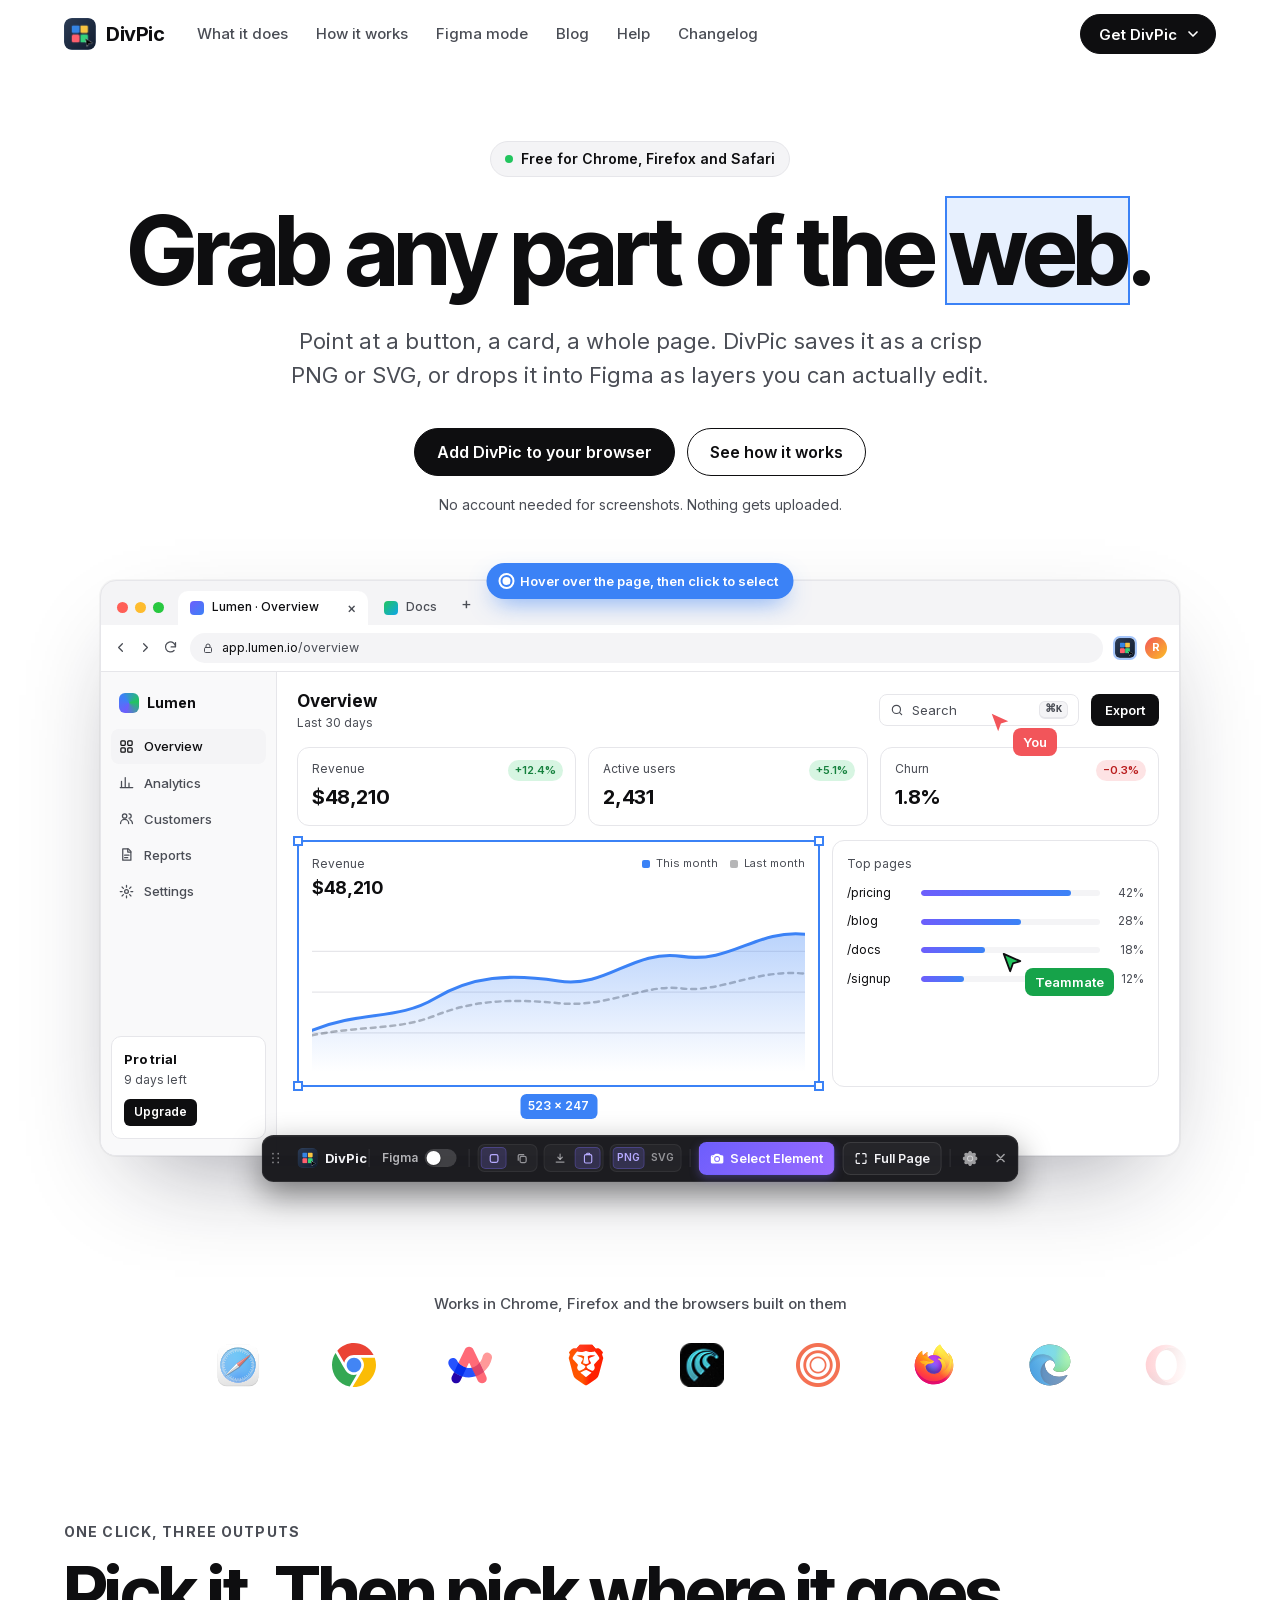
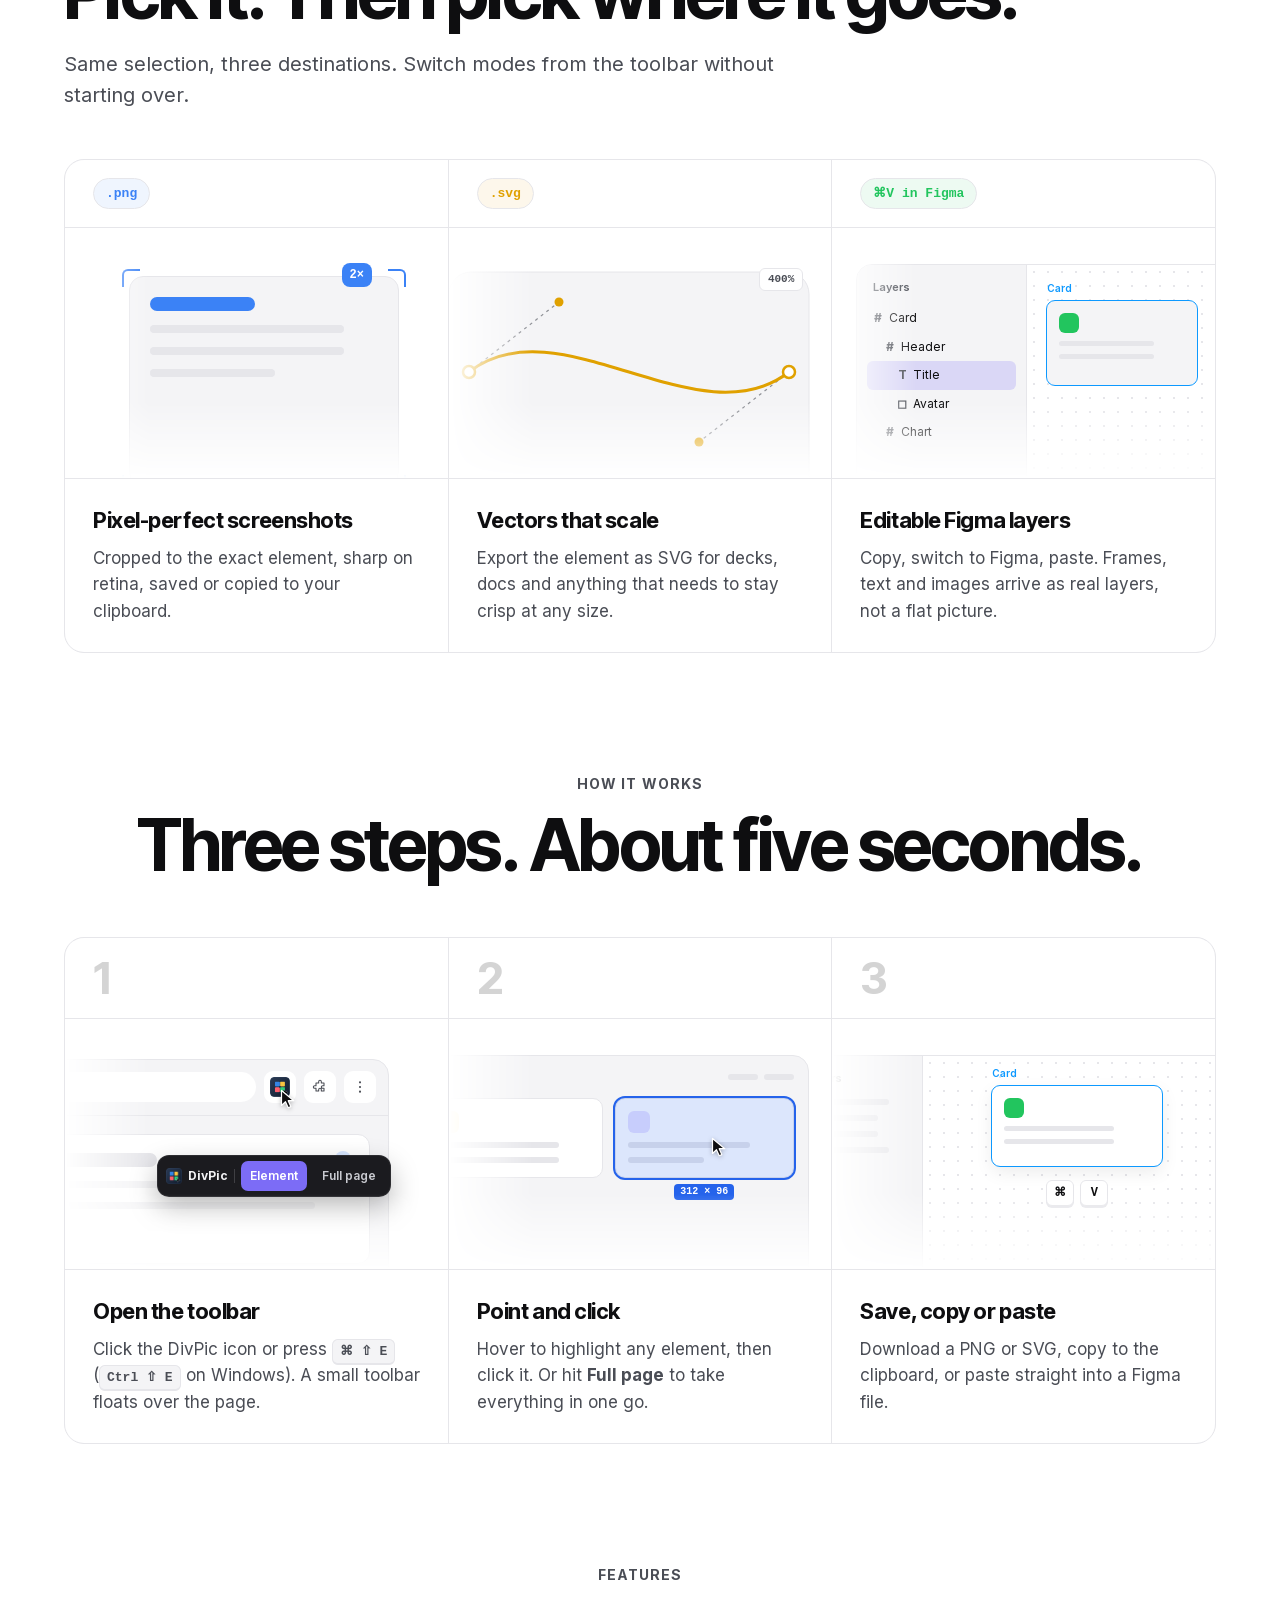
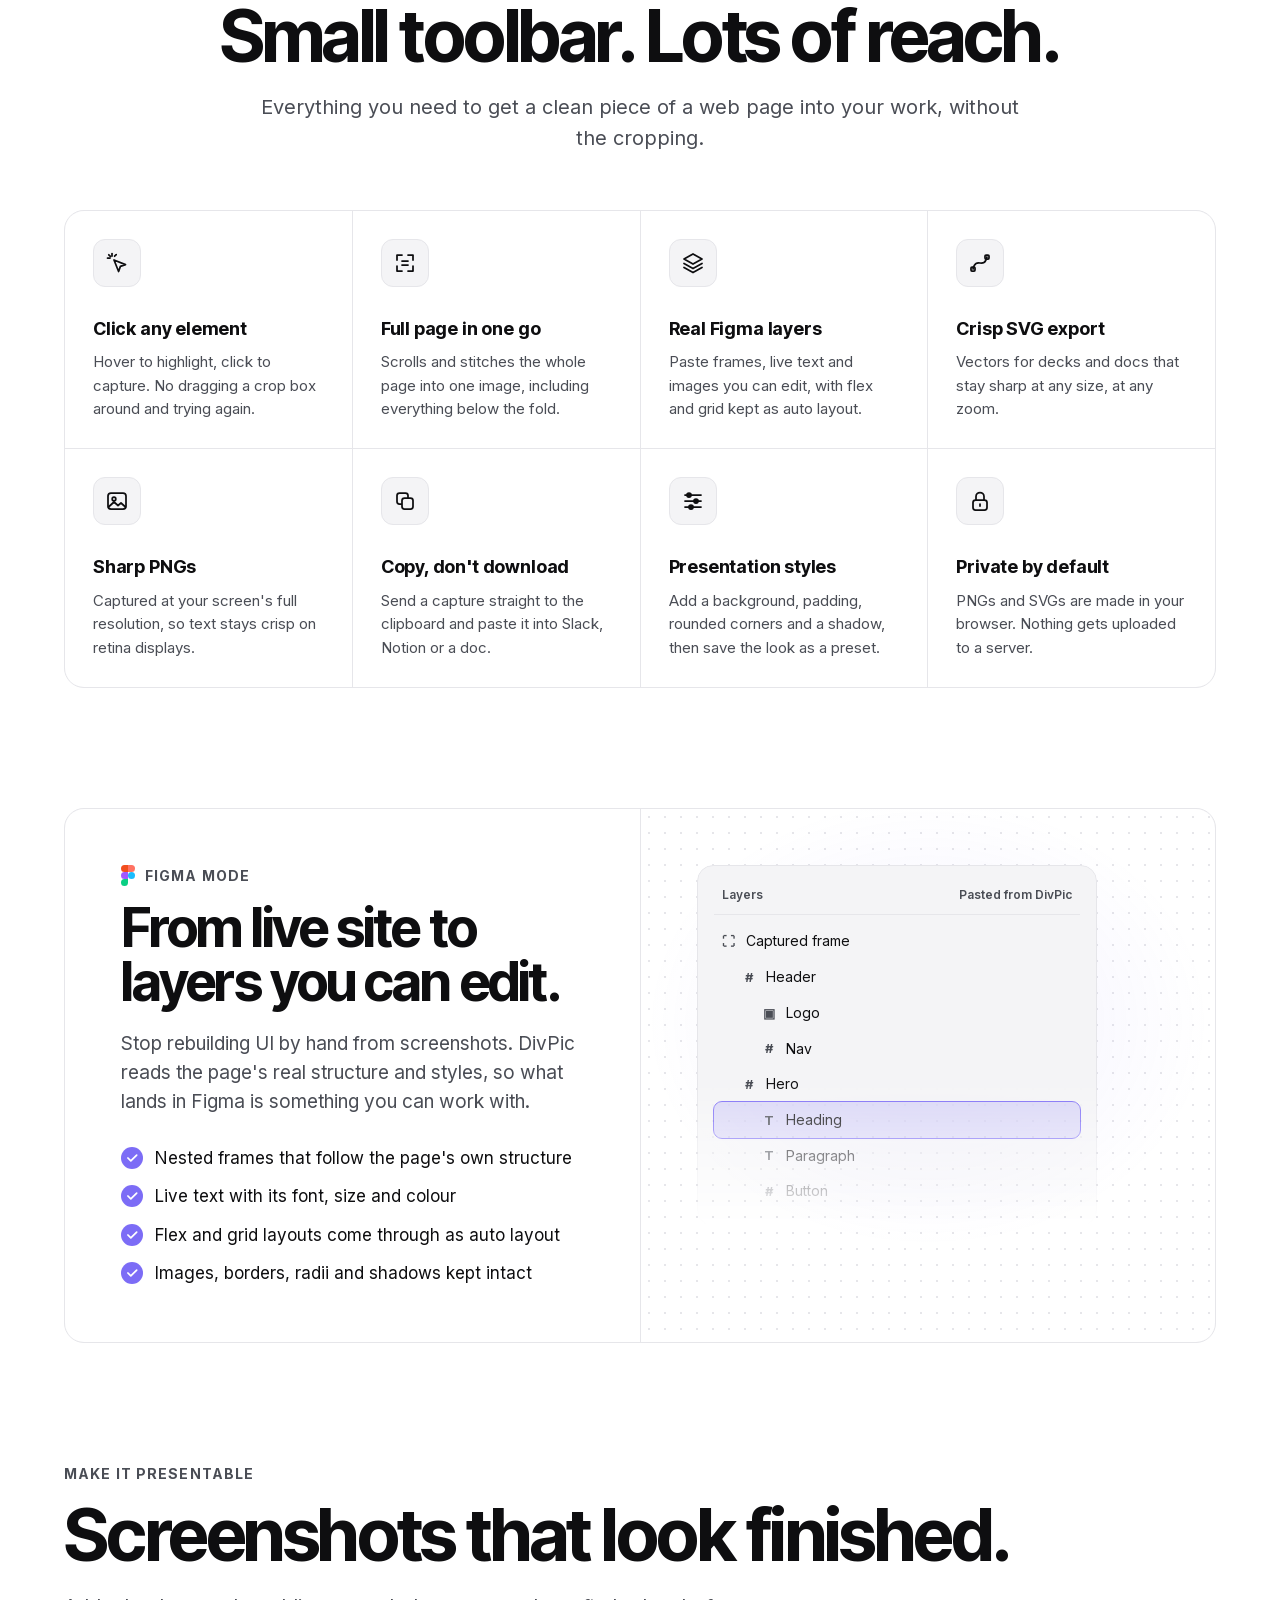
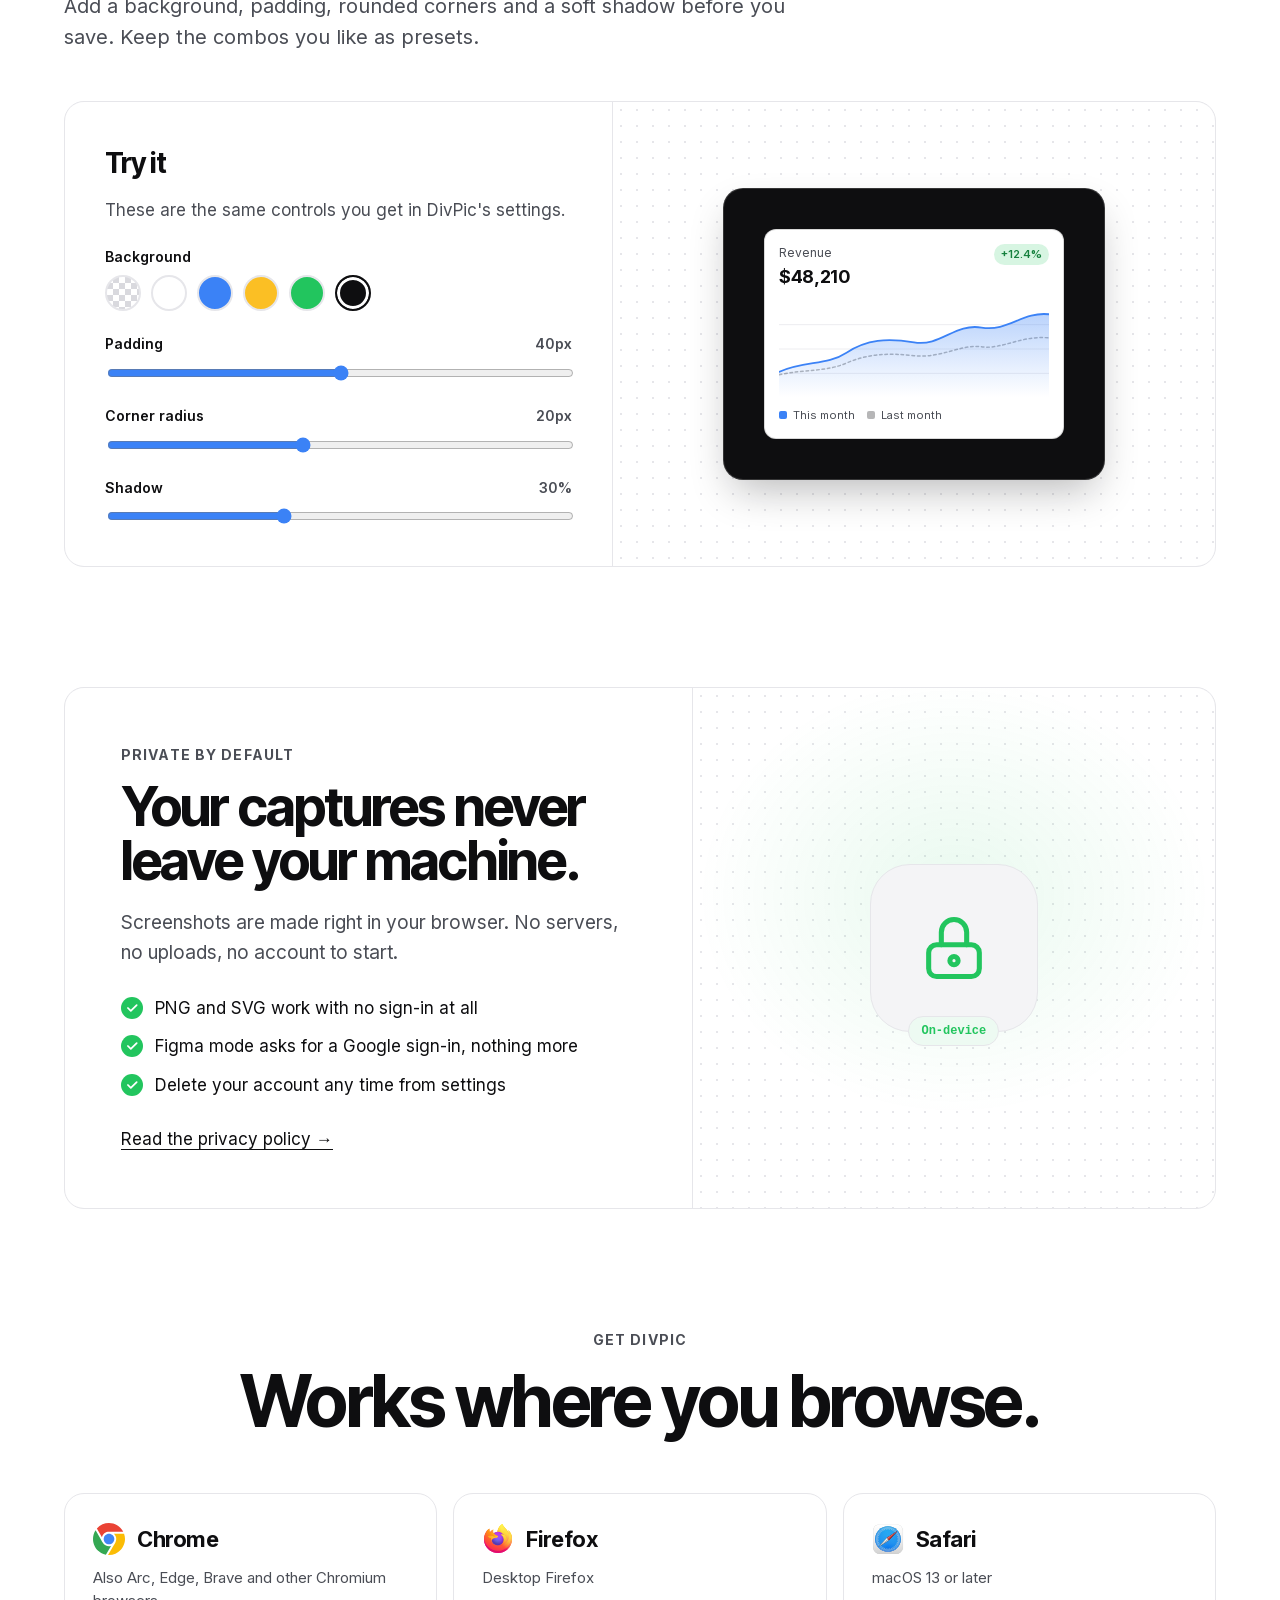
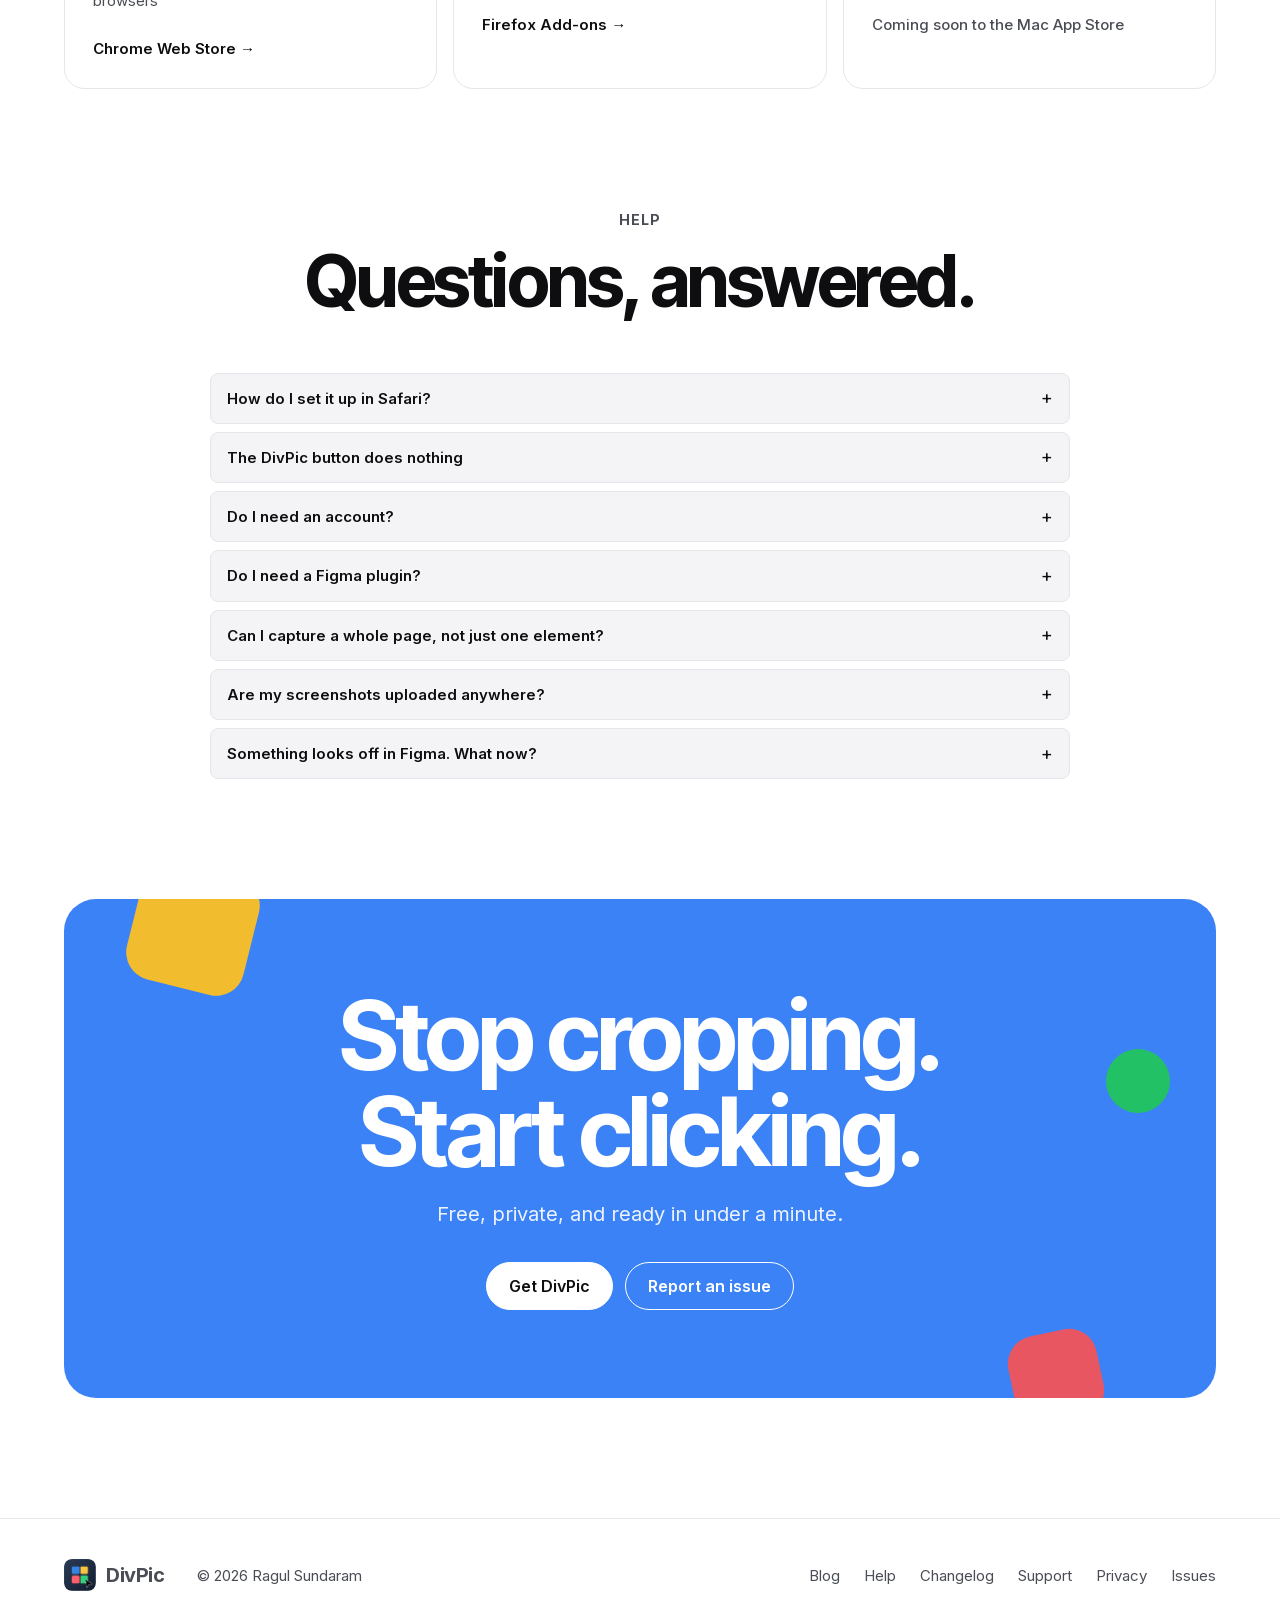
==== commit 5e72c7ba: "Send support to GitHub Issues on divpic-public instead of email; email stays only in the privacy pol" ====
--- a/index.html
+++ b/index.html
@@ -18,14 +18,14 @@
 
 <header class="nav" id="nav">
   <div class="wrap">
-    <a class="brand" href="index.html"><img src="icon.png" alt="">DivPic</a>
+    <a class="brand" href="/"><img src="icon.png" alt="">DivPic</a>
     <nav class="nav-links" aria-label="Main">
       <a href="#modes">What it does</a>
       <a href="#how">How it works</a>
       <a href="#figma">Figma mode</a>
-      <a href="blog/index.html">Blog</a>
+      <a href="/blog/">Blog</a>
       <a href="#faq">Help</a>
-      <a href="changelog.html">Changelog</a>
+      <a href="/changelog">Changelog</a>
     </nav>
     <div class="get-menu">
       <button class="btn solid sm" type="button" aria-haspopup="true" aria-expanded="false" aria-controls="get-menu-list">Get DivPic<svg class="chev" viewBox="0 0 24 24" aria-hidden="true"><path d="M6 9l6 6 6-6"/></svg></button>
@@ -412,7 +412,7 @@
             <li>Figma mode asks for a Google sign-in, nothing more</li>
             <li>Delete your account any time from settings</li>
           </ul>
-          <p class="more"><a href="privacy.html">Read the privacy policy →</a></p>
+          <p class="more"><a href="/privacy">Read the privacy policy →</a></p>
         </div>
         <div class="panel-art" aria-hidden="true">
           <div class="lock">
@@ -487,11 +487,11 @@
         </details>
         <details>
           <summary>Are my screenshots uploaded anywhere?</summary>
-          <div class="answer"><p>No. They're made on your device and stay there. The <a href="privacy.html">privacy policy</a> covers every permission DivPic asks for and why.</p></div>
+          <div class="answer"><p>No. They're made on your device and stay there. The <a href="/privacy">privacy policy</a> covers every permission DivPic asks for and why.</p></div>
         </details>
         <details>
           <summary>Something looks off in Figma. What now?</summary>
-          <div class="answer"><p>Some pages use effects Figma can't represent exactly. Send the page URL and a screenshot to <a href="mailto:ragulsundaram15@gmail.com">ragulsundaram15@gmail.com</a> and it'll get looked at.</p></div>
+          <div class="answer"><p>Some pages use effects Figma can't represent exactly. <a href="https://github.com/Ragulsundaram/divpic-public/issues/new?template=figma.yml" target="_blank" rel="noopener">Open an issue on GitHub</a> with the page URL and a screenshot and it'll get looked at.</p></div>
         </details>
       </div>
     </div>
@@ -506,7 +506,7 @@
         <p>Free, private, and ready in under a minute.</p>
         <div class="cta-row">
           <a class="btn solid" href="#get">Get DivPic</a>
-          <a class="btn" href="mailto:ragulsundaram15@gmail.com">Contact</a>
+          <a class="btn" href="https://github.com/Ragulsundaram/divpic-public/issues" target="_blank" rel="noopener">Report an issue</a>
         </div>
       </div>
     </div>
@@ -515,15 +515,15 @@
 
 <footer class="site">
   <div class="wrap">
-    <a class="brand" href="index.html"><img src="icon.png" alt="">DivPic</a>
+    <a class="brand" href="/"><img src="icon.png" alt="">DivPic</a>
     <span>© 2026 Ragul Sundaram</span>
     <nav aria-label="Footer">
-      <a href="blog/index.html">Blog</a>
+      <a href="/blog/">Blog</a>
       <a href="#faq">Help</a>
-      <a href="changelog.html">Changelog</a>
-      <a href="support.html">Support</a>
-      <a href="privacy.html">Privacy</a>
-      <a href="mailto:ragulsundaram15@gmail.com">Contact</a>
+      <a href="/changelog">Changelog</a>
+      <a href="/support">Support</a>
+      <a href="/privacy">Privacy</a>
+      <a href="https://github.com/Ragulsundaram/divpic-public/issues" target="_blank" rel="noopener">Issues</a>
     </nav>
   </div>
 </footer>
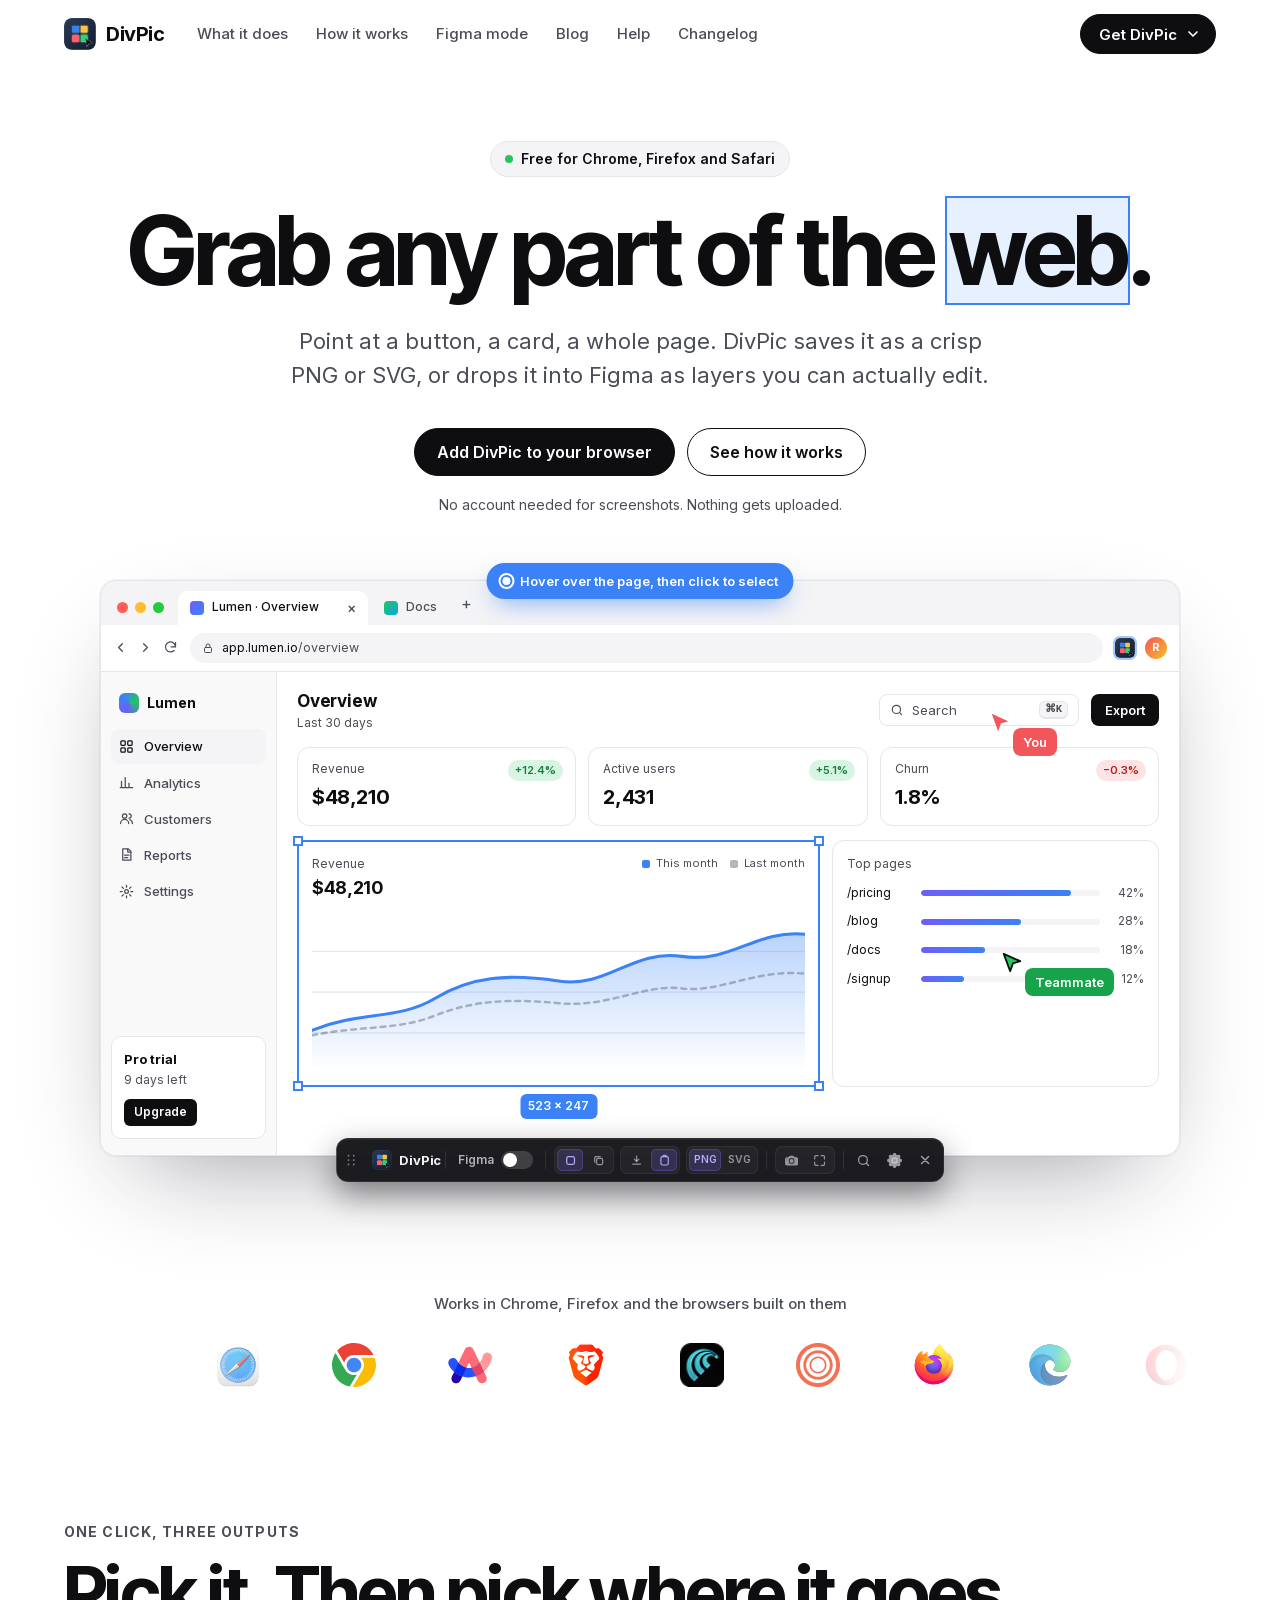
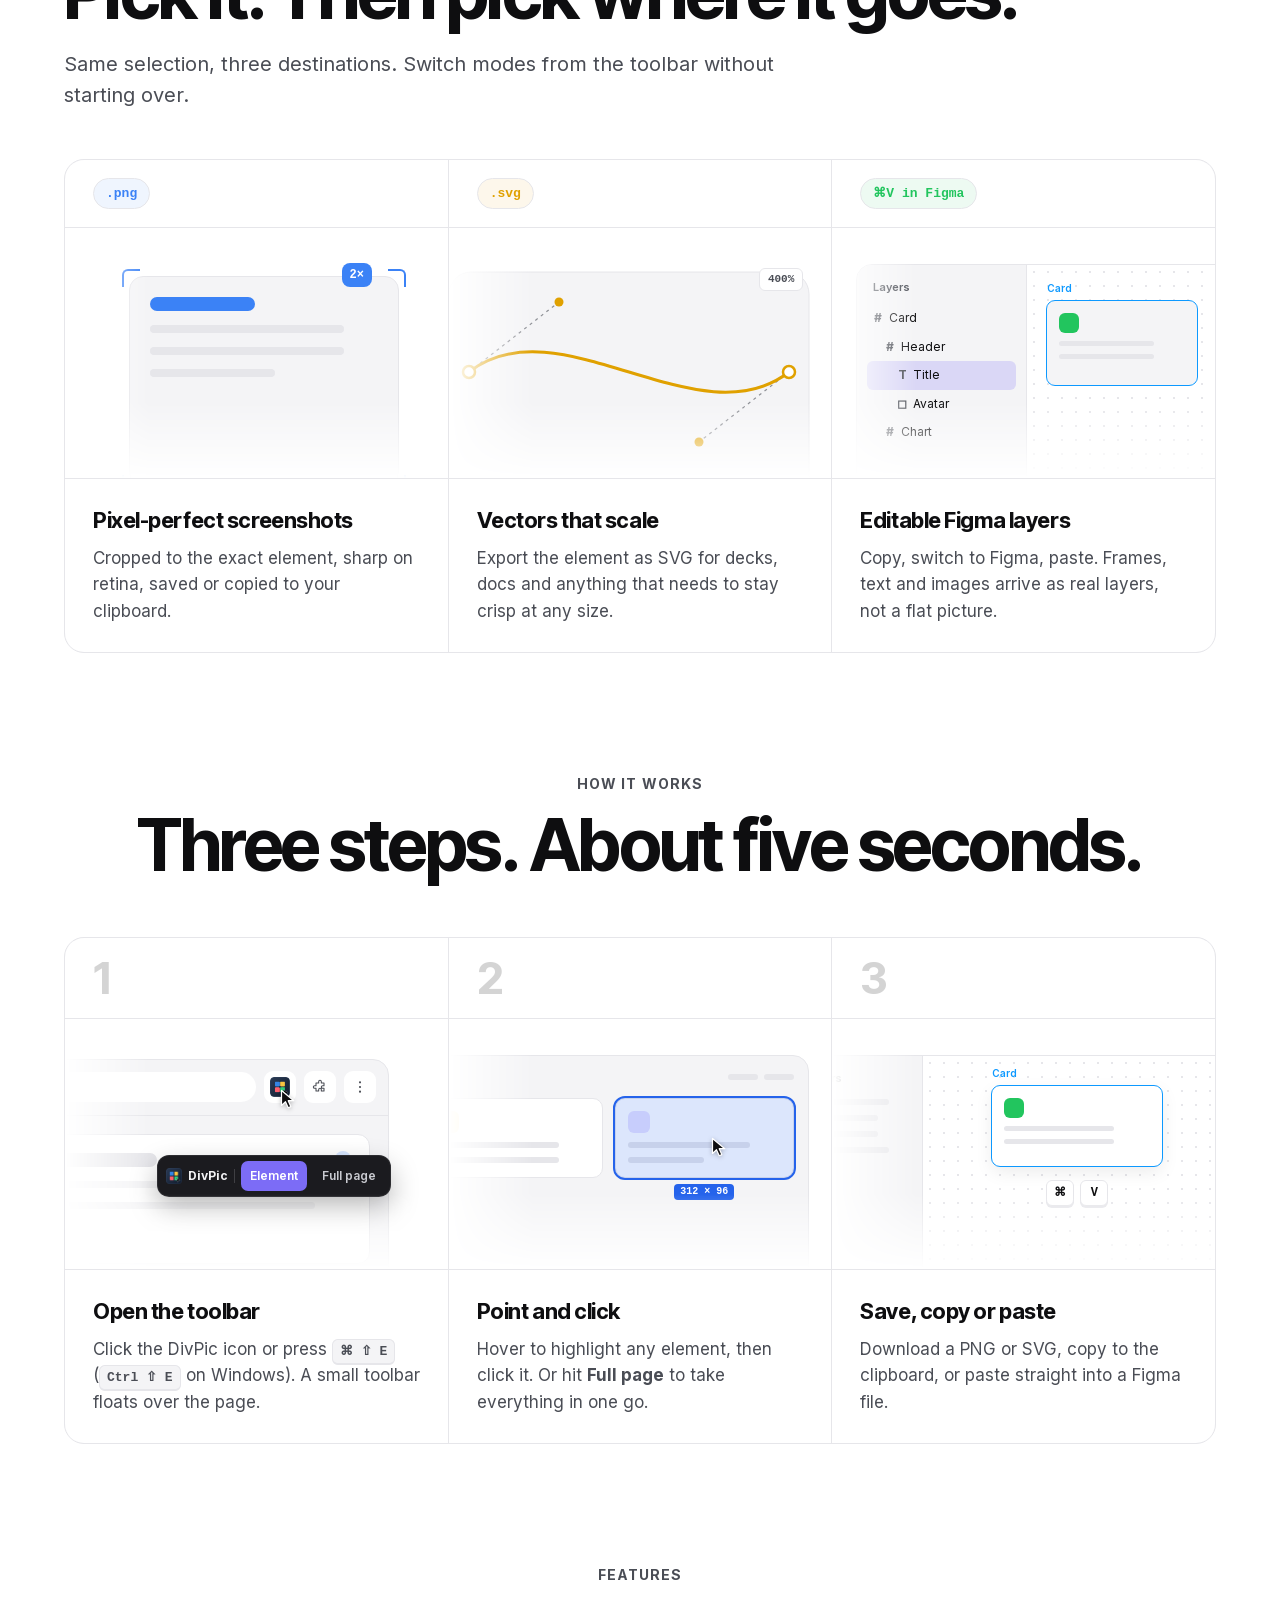
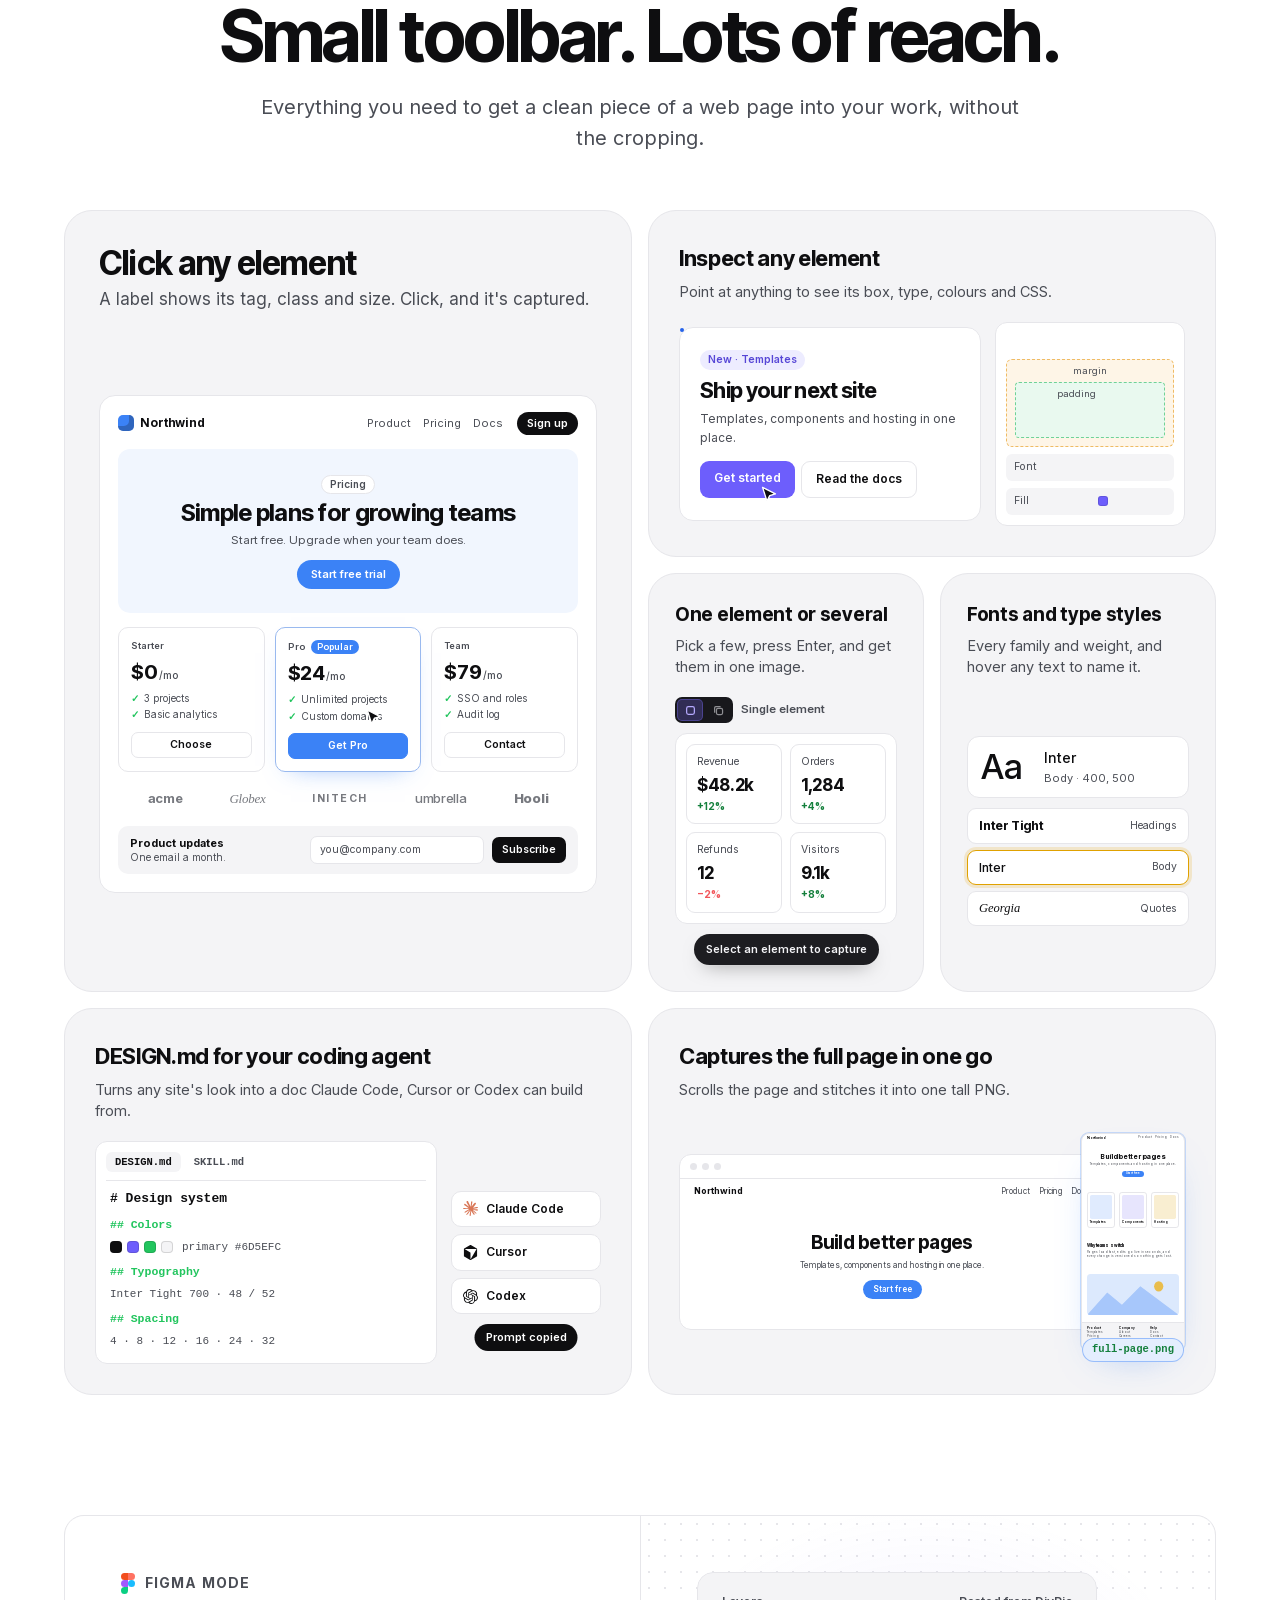
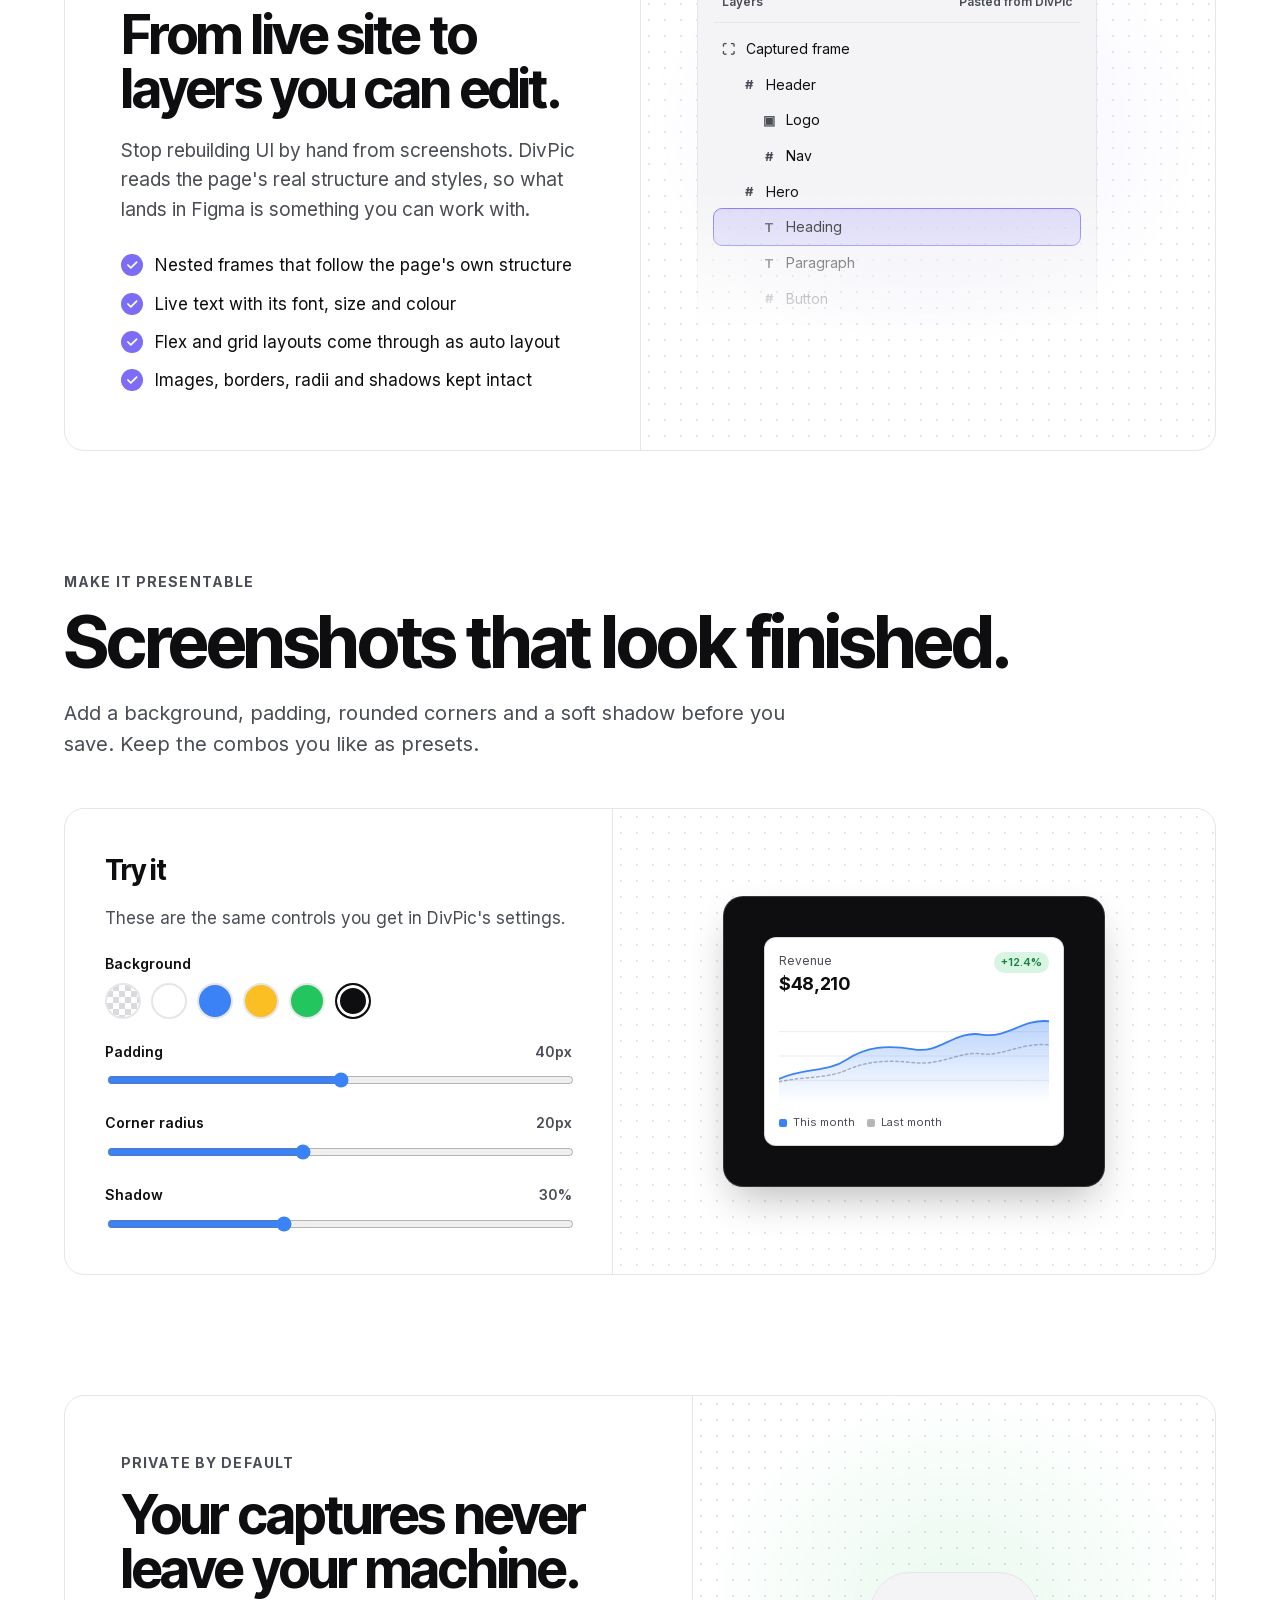
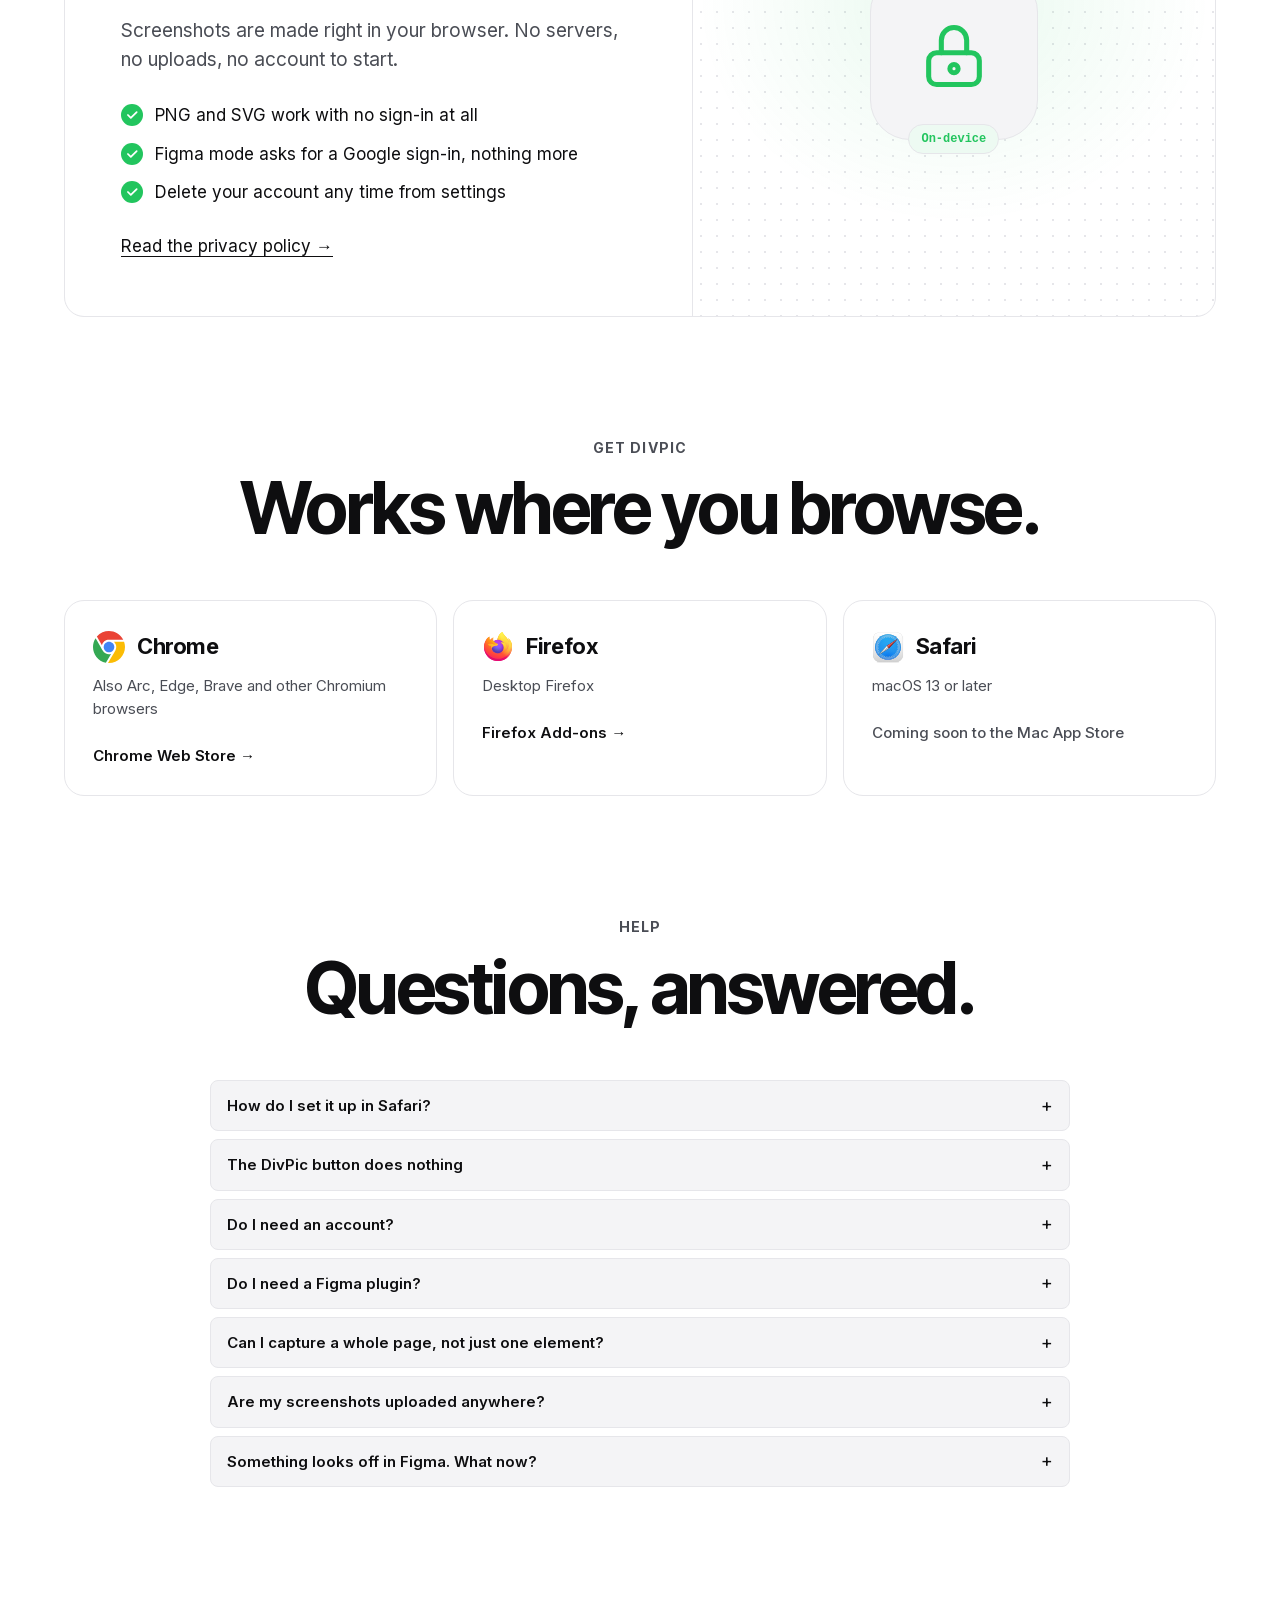
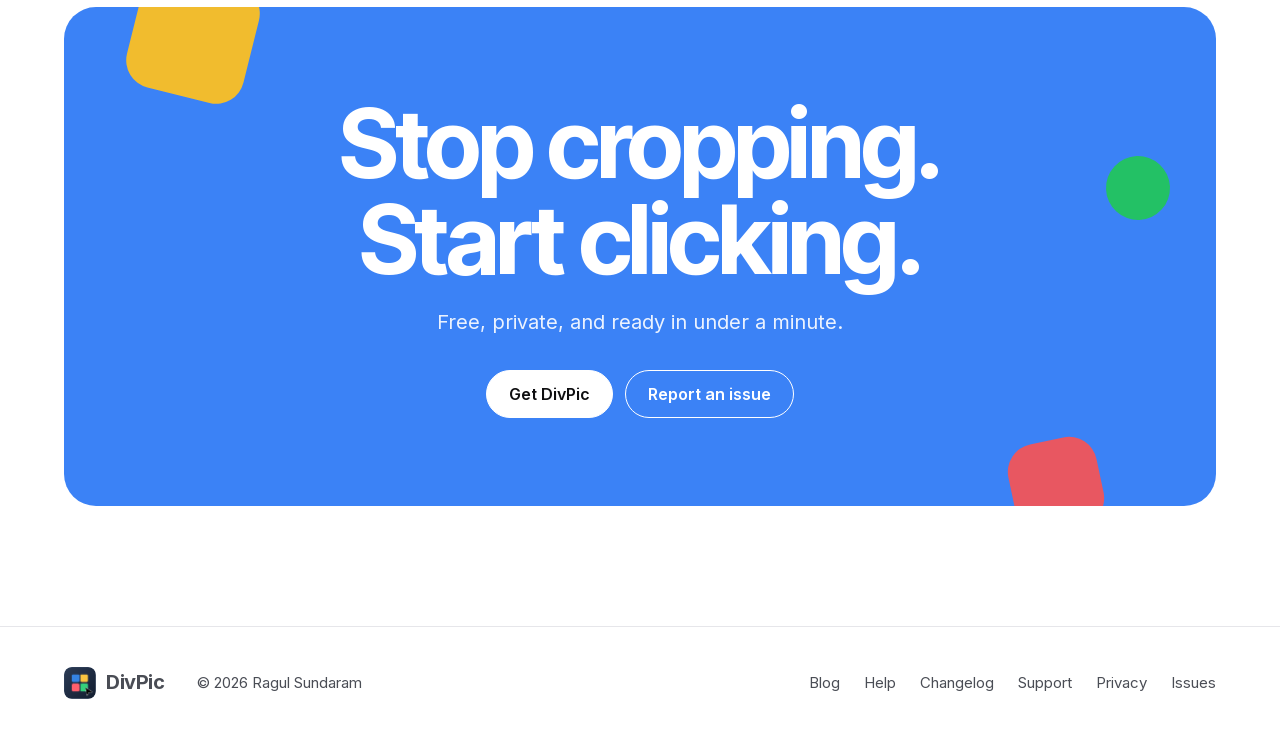
==== commit 10b59c78: "Features bento with Inspect tiles; hero toolbar matches 5.0 Features section becomes a bento: click " ====
--- a/index.html
+++ b/index.html
@@ -107,8 +107,8 @@
           <button type="button" class="dp-brand" aria-label="DivPic"><img class="dp-logo" alt="" src="icon.png"><span class="dp-name">DivPic</span></button>
           <span class="dp-sep"></span>
           <button type="button" class="dp-figma" role="switch" aria-checked="false"><span class="dp-figma-label">Figma</span><span class="dp-switch"></span></button>
-          <span class="dp-sep"></span>
-          <span class="dp-opts">
+          <span class="dp-sep standard-only"></span>
+          <span class="dp-opts standard-only">
             <span class="seg">
               <button type="button" class="tb on" aria-label="Single element" aria-pressed="true"><svg width="13" height="13" viewBox="0 0 16 16" fill="none" stroke="currentColor" stroke-width="1.5"><rect x="3.25" y="3.25" width="9.5" height="9.5" rx="2.2"/></svg></button>
               <button type="button" class="tb" aria-label="Multiple elements" aria-pressed="false"><svg width="13" height="13" viewBox="0 0 16 16" fill="none" stroke="currentColor" stroke-width="1.5"><rect x="5.5" y="5.5" width="7.5" height="7.5" rx="1.8"/><path d="M10 3.25H4.6A1.35 1.35 0 0 0 3.25 4.6V10" stroke-linecap="round"/></svg></button>
@@ -120,9 +120,16 @@
             <span class="seg seg-text"><button type="button" class="tb on" aria-pressed="true">PNG</button><button type="button" class="tb" aria-pressed="false">SVG</button></span>
           </span>
           <span class="dp-sep"></span>
-          <button type="button" class="dp-btn dp-btn-primary"><svg width="13" height="13" viewBox="0 0 16 16" fill="currentColor"><path d="M10.5 8.5a2.5 2.5 0 1 1-5 0 2.5 2.5 0 0 1 5 0z"/><path d="M2 4a2 2 0 0 0-2 2v6a2 2 0 0 0 2 2h12a2 2 0 0 0 2-2V6a2 2 0 0 0-2-2h-1.172a2 2 0 0 1-1.414-.586l-.828-.828A2 2 0 0 0 9.172 2H6.828a2 2 0 0 0-1.414.586l-.828.828A2 2 0 0 1 3.172 4H2zm.5 2a.5.5 0 1 1 0-1 .5.5 0 0 1 0 1zm9 2.5a3.5 3.5 0 1 1-7 0 3.5 3.5 0 0 1 7 0z"/></svg>Select Element</button>
-          <button type="button" class="dp-btn"><svg width="13" height="13" viewBox="0 0 16 16" fill="none" stroke="currentColor" stroke-width="1.5" stroke-linecap="round" stroke-linejoin="round"><path d="M2 6V3.5A1.5 1.5 0 0 1 3.5 2H6"/><path d="M10 2h2.5A1.5 1.5 0 0 1 14 3.5V6"/><path d="M14 10v2.5a1.5 1.5 0 0 1-1.5 1.5H10"/><path d="M6 14H3.5A1.5 1.5 0 0 1 2 12.5V10"/></svg>Full Page</button>
+          <span class="seg standard-only">
+            <button type="button" class="tb act" data-act="element" aria-label="Select element" data-tip="Select element"><svg width="13" height="13" viewBox="0 0 16 16" fill="currentColor"><path d="M10.5 8.5a2.5 2.5 0 1 1-5 0 2.5 2.5 0 0 1 5 0z"/><path d="M2 4a2 2 0 0 0-2 2v6a2 2 0 0 0 2 2h12a2 2 0 0 0 2-2V6a2 2 0 0 0-2-2h-1.172a2 2 0 0 1-1.414-.586l-.828-.828A2 2 0 0 0 9.172 2H6.828a2 2 0 0 0-1.414.586l-.828.828A2 2 0 0 1 3.172 4H2zm.5 2a.5.5 0 1 1 0-1 .5.5 0 0 1 0 1zm9 2.5a3.5 3.5 0 1 1-7 0 3.5 3.5 0 0 1 7 0z"/></svg></button>
+            <button type="button" class="tb act" data-act="full" aria-label="Full page" data-tip="Full page"><svg width="13" height="13" viewBox="0 0 16 16" fill="none" stroke="currentColor" stroke-width="1.5" stroke-linecap="round" stroke-linejoin="round"><path d="M2 6V3.5A1.5 1.5 0 0 1 3.5 2H6"/><path d="M10 2h2.5A1.5 1.5 0 0 1 14 3.5V6"/><path d="M14 10v2.5a1.5 1.5 0 0 1-1.5 1.5H10"/><path d="M6 14H3.5A1.5 1.5 0 0 1 2 12.5V10"/></svg></button>
+          </span>
+          <span class="figma-only">
+            <button type="button" class="dp-btn dp-btn-primary" data-act="element"><svg width="13" height="13" viewBox="0 0 16 16" fill="currentColor"><path d="M10.5 8.5a2.5 2.5 0 1 1-5 0 2.5 2.5 0 0 1 5 0z"/><path d="M2 4a2 2 0 0 0-2 2v6a2 2 0 0 0 2 2h12a2 2 0 0 0 2-2V6a2 2 0 0 0-2-2h-1.172a2 2 0 0 1-1.414-.586l-.828-.828A2 2 0 0 0 9.172 2H6.828a2 2 0 0 0-1.414.586l-.828.828A2 2 0 0 1 3.172 4H2zm.5 2a.5.5 0 1 1 0-1 .5.5 0 0 1 0 1zm9 2.5a3.5 3.5 0 1 1-7 0 3.5 3.5 0 0 1 7 0z"/></svg>Element</button>
+            <button type="button" class="dp-btn" data-act="full"><svg width="13" height="13" viewBox="0 0 16 16" fill="none" stroke="currentColor" stroke-width="1.5" stroke-linecap="round" stroke-linejoin="round"><path d="M2 6V3.5A1.5 1.5 0 0 1 3.5 2H6"/><path d="M10 2h2.5A1.5 1.5 0 0 1 14 3.5V6"/><path d="M14 10v2.5a1.5 1.5 0 0 1-1.5 1.5H10"/><path d="M6 14H3.5A1.5 1.5 0 0 1 2 12.5V10"/></svg>Full Page</button>
+          </span>
           <span class="dp-sep"></span>
+          <button type="button" class="dp-iconbtn dp-inspect" aria-label="Inspect" aria-pressed="false" data-tip="Inspect"><svg width="15" height="15" viewBox="0 0 24 24" fill="none" stroke="currentColor" stroke-width="2" stroke-linecap="round" stroke-linejoin="round"><circle cx="11" cy="11" r="7"/><path d="m20 20-3.5-3.5"/></svg></button>
           <button type="button" class="dp-iconbtn" aria-label="Settings"><svg viewBox="0 0 16 16" width="15" height="15" fill="currentColor"><path d="M8 4.754a3.246 3.246 0 1 0 0 6.492 3.246 3.246 0 0 0 0-6.492zM5.754 8a2.246 2.246 0 1 1 4.492 0 2.246 2.246 0 0 1-4.492 0z"/><path d="M9.796 1.343c-.527-1.79-3.065-1.79-3.592 0l-.094.319a.873.873 0 0 1-1.255.52l-.292-.16c-1.64-.892-3.433.902-2.54 2.541l.159.292a.873.873 0 0 1-.52 1.255l-.319.094c-1.79.527-1.79 3.065 0 3.592l.319.094a.873.873 0 0 1 .52 1.255l-.16.292c-.892 1.64.901 3.434 2.541 2.54l.292-.159a.873.873 0 0 1 1.255.52l.094.319c.527 1.79 3.065 1.79 3.592 0l.094-.319a.873.873 0 0 1 1.255-.52l.292.16c1.64.893 3.434-.902 2.54-2.541l-.159-.292a.873.873 0 0 1 .52-1.255l.319-.094c1.79-.527 1.79-3.065 0-3.592l-.319-.094a.873.873 0 0 1-.52-1.255l.16-.292c.893-1.64-.902-3.433-2.541-2.54l-.292.159a.873.873 0 0 1-1.255-.52l-.094-.319z"/></svg></button>
           <button type="button" class="dp-iconbtn" aria-label="Close toolbar"><svg viewBox="0 0 16 16" width="14" height="14" fill="none" stroke="currentColor" stroke-width="1.8" stroke-linecap="round"><path d="M4 4l8 8M12 4l-8 8"/></svg></button>
         </div>
@@ -276,46 +283,108 @@
         <h2>Small toolbar. Lots of reach.</h2>
         <p>Everything you need to get a clean piece of a web page into your work, without the cropping.</p>
       </div>
-      <div class="feats">
-        <article class="feat">
-          <span class="fi"><svg viewBox="0 0 24 24"><g class="rays"><path d="M7 2.5V5"/><path d="M2.5 7H5"/><path d="M3.8 3.8l1.8 1.8"/><path d="M11.2 3.6 9.6 5.2"/></g><path class="ptr" d="M9 9l4.6 11.5 1.8-5.1 5.1-1.8z"/></svg></span>
+      <div class="feats bento">
+        <article class="feat big" data-viz="pick">
           <h3>Click any element</h3>
-          <p>Hover to highlight, click to capture. No dragging a crop box around and trying again.</p>
+          <p>A label shows its tag, class and size. Click, and it's captured.</p>
+          <div class="viz viz-pick" aria-hidden="true">
+            <div class="pk-page">
+              <div class="pk-nav"><span class="pk-brand"><i class="pk-logo"></i>Northwind</span><span class="pk-links"><span>Product</span><span>Pricing</span><span>Docs</span></span><span class="pk-btn">Sign up</span></div>
+              <div class="pk-hero" data-t="section.hero" data-s="1200 × 420"><small>Pricing</small><b>Simple plans for growing teams</b><p>Start free. Upgrade when your team does.</p><span class="pk-cta" data-t="a.btn-primary" data-s="168 × 48">Start free trial</span></div>
+              <div class="pk-cards">
+                <div class="pk-card" data-t="div.plan" data-s="368 × 300"><small>Starter</small><b>$0<span>/mo</span></b><ul><li>3 projects</li><li>Basic analytics</li></ul><span class="pk-choose">Choose</span></div>
+                <div class="pk-card pro" data-t="div.plan.pro" data-s="368 × 300"><small>Pro <em>Popular</em></small><b>$24<span>/mo</span></b><ul><li>Unlimited projects</li><li>Custom domains</li></ul><span class="pk-choose">Get Pro</span></div>
+                <div class="pk-card" data-t="div.plan" data-s="368 × 300"><small>Team</small><b>$79<span>/mo</span></b><ul><li>SSO and roles</li><li>Audit log</li></ul><span class="pk-choose">Contact</span></div>
+              </div>
+              <div class="pk-logos" data-t="ul.logos" data-s="1200 × 64"><span>acme</span><span class="l2">Globex</span><span class="l3">INITECH</span><span class="l4">umbrella</span><span class="l5">Hooli</span></div>
+              <div class="pk-news" data-t="form.newsletter" data-s="760 × 72"><span><b>Product updates</b><small>One email a month.</small></span><span class="pk-field">you@company.com</span><span class="pk-sub">Subscribe</span></div>
+              <span class="pk-toast"><svg viewBox="0 0 24 24"><path d="M5 12.5l4.5 4.5L19 7.5"/></svg>Saved as PNG</span>
+            </div>
+            <span class="pk-box"><em><b>div.plan.pro</b><span>368 × 300</span></em><i></i><i></i><i></i><i></i></span>
+            <span class="pk-cursor"><svg viewBox="0 0 24 24"><path d="M5 3l14 7.2-6.2 1.8-3 6z"/></svg></span>
+          </div>
         </article>
-        <article class="feat">
-          <span class="fi"><svg viewBox="0 0 24 24"><path class="c tl" d="M4 9V4h5"/><path class="c tr" d="M15 4h5v5"/><path class="c br" d="M20 15v5h-5"/><path class="c bl" d="M9 20H4v-5"/><path class="scroll" d="M9 10h6M9 14h6"/></svg></span>
-          <h3>Full page in one go</h3>
-          <p>Scrolls and stitches the whole page into one image, including everything below the fold.</p>
+        <article class="feat wide" data-viz="inspect">
+          <h3>Inspect any element</h3>
+          <p>Point at anything to see its box, type, colours and CSS.</p>
+          <div class="viz viz-ins" aria-hidden="true">
+            <div class="in-page">
+              <small class="in-eyebrow">New · Templates</small>
+              <b class="in-h">Ship your next site</b>
+              <span class="in-sub">Templates, components and hosting in one place.</span>
+              <span class="in-btns"><span class="in-btn">Get started</span><span class="in-btn2">Read the docs</span></span>
+              <span class="in-hl"></span>
+              <span class="pk-cursor"><svg viewBox="0 0 24 24"><path d="M5 3l14 7.2-6.2 1.8-3 6z"/></svg></span>
+            </div>
+            <div class="in-panel">
+              <code class="in-tag">a.btn</code>
+              <div class="in-box"><small>margin</small><div><small>padding <b class="in-p">12 20</b></small><span class="in-c">132 × 44</span></div></div>
+              <div class="in-row"><small>Font</small><span class="in-font">Inter 600 · 15px</span></div>
+              <div class="in-row"><small>Fill</small><span><i class="in-sw"></i><b class="in-bg">#6D5EFC</b></span></div>
+            </div>
+          </div>
         </article>
-        <article class="feat">
-          <span class="fi"><svg viewBox="0 0 24 24"><path class="l1" d="M12 3l9 5-9 5-9-5z"/><path class="l2" d="M3 12.5l9 5 9-5"/><path class="l3" d="M3 16.5l9 5 9-5"/></svg></span>
-          <h3>Real Figma layers</h3>
-          <p>Paste frames, live text and images you can edit, with flex and grid kept as auto layout.</p>
+        <article class="feat" data-viz="multi">
+          <h3>One element or several</h3>
+          <p>Pick a few, press Enter, and get them in one image.</p>
+          <div class="viz viz-multi" aria-hidden="true">
+            <div class="mu-mode"><span class="mu-seg"><i class="on"><svg viewBox="0 0 16 16" fill="none" stroke="currentColor" stroke-width="1.5"><rect x="3.25" y="3.25" width="9.5" height="9.5" rx="2.2"/></svg></i><i><svg viewBox="0 0 16 16" fill="none" stroke="currentColor" stroke-width="1.5"><rect x="5.5" y="5.5" width="7.5" height="7.5" rx="1.8"/><path d="M10 3.25H4.6A1.35 1.35 0 0 0 3.25 4.6V10" stroke-linecap="round"/></svg></i></span><small class="mu-label">Single element</small></div>
+            <div class="mu-dash">
+              <div class="mu-kpi"><small>Revenue</small><b>$48.2k</b><em>+12%</em></div>
+              <div class="mu-kpi"><small>Orders</small><b>1,284</b><em>+4%</em></div>
+              <div class="mu-kpi"><small>Refunds</small><b>12</b><em class="dn">−2%</em></div>
+              <div class="mu-kpi"><small>Visitors</small><b>9.1k</b><em>+8%</em></div>
+            </div>
+            <div class="mu-badge"><span class="mu-text">Select an element to capture</span></div>
+          </div>
         </article>
-        <article class="feat">
-          <span class="fi"><svg viewBox="0 0 24 24"><path class="curve" pathLength="1" d="M5 18C8 5 16 19 19 6"/><rect class="a1" x="3" y="16" width="4" height="4" rx="1"/><rect class="a2" x="17" y="4" width="4" height="4" rx="1"/></svg></span>
-          <h3>Crisp SVG export</h3>
-          <p>Vectors for decks and docs that stay sharp at any size, at any zoom.</p>
+        <article class="feat" data-viz="fonts">
+          <h3>Fonts and type styles</h3>
+          <p>Every family and weight, and hover any text to name it.</p>
+          <div class="viz viz-fonts" data-f="tight" aria-hidden="true">
+            <div class="fo-card"><b class="fo-aa">Aa</b><span><b class="fo-name">Inter Tight</b><small class="fo-role">Headings · 600, 700</small></span></div>
+            <div class="fo-row on" data-f="tight" data-n="Inter Tight" data-r="Headings · 600, 700"><b>Inter Tight</b><small>Headings</small></div>
+            <div class="fo-row" data-f="sans" data-n="Inter" data-r="Body · 400, 500"><b>Inter</b><small>Body</small></div>
+            <div class="fo-row" data-f="serif" data-n="Georgia" data-r="Quotes · 400 italic"><b>Georgia</b><small>Quotes</small></div>
+          </div>
         </article>
-        <article class="feat">
-          <span class="fi"><svg viewBox="0 0 24 24"><rect x="3" y="4" width="18" height="16" rx="3"/><circle class="sun" cx="9" cy="10" r="1.8"/><path class="hill" d="M3.5 18l5.5-5 4 3.5 3-2.5 4.5 4"/></svg></span>
-          <h3>Sharp PNGs</h3>
-          <p>Captured at your screen's full resolution, so text stays crisp on retina displays.</p>
+        <article class="feat wide">
+          <h3>DESIGN.md for your coding agent</h3>
+          <p>Turns any site's look into a doc Claude Code, Cursor or Codex can build from.</p>
+          <div class="viz viz-dmd" aria-hidden="true">
+            <div class="dm-doc">
+              <div class="dm-tabs"><span class="on">DESIGN.md</span><span>SKILL.md</span></div>
+              <div class="dm-line h1"># Design system</div>
+              <div class="dm-line h2">## Colors</div>
+              <div class="dm-line"><i style="--sw:#0e0e10"></i><i style="--sw:#6d5efc"></i><i style="--sw:#22c55e"></i><i style="--sw:#f4f4f6"></i><code>primary #6D5EFC</code></div>
+              <div class="dm-line h2">## Typography</div>
+              <div class="dm-line"><code>Inter Tight 700 · 48 / 52</code></div>
+              <div class="dm-line h2">## Spacing</div>
+              <div class="dm-line"><code>4 · 8 · 12 · 16 · 24 · 32</code></div>
+            </div>
+            <div class="dm-agents">
+              <span class="dm-agent claude"><svg viewBox="0 0 24 24"><path d="m4.7144 15.9555 4.7174-2.6471.079-.2307-.079-.1275h-.2307l-.7893-.0486-2.6956-.0729-2.3375-.0971-2.2646-.1214-.5707-.1215-.5343-.7042.0546-.3522.4797-.3218.686.0608 1.5179.1032 2.2767.1578 1.6514.0972 2.4468.255h.3886l.0546-.1579-.1336-.0971-.1032-.0972L6.973 9.8356l-2.55-1.6879-1.3356-.9714-.7225-.4918-.3643-.4614-.1578-1.0078.6557-.7225.8803.0607.2246.0607.8925.686 1.9064 1.4754 2.4893 1.8336.3643.3035.1457-.1032.0182-.0728-.164-.2733-1.3539-2.4467-1.445-2.4893-.6435-1.032-.17-.6194c-.0607-.255-.1032-.4674-.1032-.7285L6.287.1335 6.6997 0l.9957.1336.419.3642.6192 1.4147 1.0018 2.2282 1.5543 3.0296.4553.8985.2429.8318.091.255h.1579v-.1457l.1275-1.706.2368-2.0947.2307-2.6957.0789-.7589.3764-.9107.7468-.4918.5828.2793.4797.686-.0668.4433-.2853 1.8517-.5586 2.9021-.3643 1.9429h.2125l.2429-.2429.9835-1.3053 1.6514-2.0643.7286-.8196.85-.9046.5464-.4311h1.0321l.759 1.1293-.34 1.1657-1.0625 1.3478-.8804 1.1414-1.2628 1.7-.7893 1.36.0729.1093.1882-.0183 2.8535-.607 1.5421-.2794 1.8396-.3157.8318.3886.091.3946-.3278.8075-1.967.4857-2.3072.4614-3.4364.8136-.0425.0304.0486.0607 1.5482.1457.6618.0364h1.621l3.0175.2247.7892.522.4736.6376-.079.4857-1.2142.6193-1.6393-.3886-3.825-.9107-1.3113-.3279h-.1822v.1093l1.0929 1.0686 2.0035 1.8092 2.5075 2.3314.1275.5768-.3218.4554-.34-.0486-2.2039-1.6575-.85-.7468-1.9246-1.621h-.1275v.17l.4432.6496 2.3436 3.5214.1214 1.0807-.17.3521-.6071.2125-.6679-.1214-1.3721-1.9246L14.38 17.959l-1.1414-1.9428-.1397.079-.674 7.2552-.3156.3703-.7286.2793-.6071-.4614-.3218-.7468.3218-1.4753.3886-1.9246.3157-1.53.2853-1.9004.17-.6314-.0121-.0425-.1397.0182-1.4328 1.9672-2.1796 2.9446-1.7243 1.8456-.4128.164-.7164-.3704.0667-.6618.4008-.5889 2.386-3.0357 1.4389-1.882.929-1.0868-.0062-.1579h-.0546l-6.3385 4.1164-1.1293.1457-.4857-.4554.0608-.7467.2307-.2429 1.9064-1.3114Z"/></svg>Claude Code</span>
+              <span class="dm-agent"><svg viewBox="0 0 24 24"><path d="M11.503.131 1.891 5.678a.84.84 0 0 0-.42.726v11.188c0 .3.162.575.42.724l9.609 5.55a1 1 0 0 0 .998 0l9.61-5.55a.84.84 0 0 0 .42-.724V6.404a.84.84 0 0 0-.42-.726L12.497.131a1.01 1.01 0 0 0-.996 0M2.657 6.338h18.55c.263 0 .43.287.297.515L12.23 22.918c-.062.107-.229.064-.229-.06V12.335a.59.59 0 0 0-.295-.51l-9.11-5.257c-.109-.063-.064-.23.061-.23"/></svg>Cursor</span>
+              <span class="dm-agent"><svg viewBox="0 0 24 24"><path d="M22.2819 9.8211a5.9847 5.9847 0 0 0-.5157-4.9108 6.0462 6.0462 0 0 0-6.5098-2.9A6.0651 6.0651 0 0 0 4.9807 4.1818a5.9847 5.9847 0 0 0-3.9977 2.9 6.0462 6.0462 0 0 0 .7427 7.0966 5.98 5.98 0 0 0 .511 4.9107 6.051 6.051 0 0 0 6.5146 2.9001A5.9847 5.9847 0 0 0 13.2599 24a6.0557 6.0557 0 0 0 5.7718-4.2058 5.9894 5.9894 0 0 0 3.9977-2.9001 6.0557 6.0557 0 0 0-.7475-7.0729zm-9.022 12.6081a4.4755 4.4755 0 0 1-2.8764-1.0408l.1419-.0804 4.7783-2.7582a.7948.7948 0 0 0 .3927-.6813v-6.7369l2.02 1.1686a.071.071 0 0 1 .038.052v5.5826a4.504 4.504 0 0 1-4.4945 4.4944zm-9.6607-4.1254a4.4708 4.4708 0 0 1-.5346-3.0137l.142.0852 4.783 2.7582a.7712.7712 0 0 0 .7806 0l5.8428-3.3685v2.3324a.0804.0804 0 0 1-.0332.0615L9.74 19.9502a4.4992 4.4992 0 0 1-6.1408-1.6464zM2.3408 7.8956a4.485 4.485 0 0 1 2.3655-1.9728V11.6a.7664.7664 0 0 0 .3879.6765l5.8144 3.3543-2.0201 1.1685a.0757.0757 0 0 1-.071 0l-4.8303-2.7865A4.504 4.504 0 0 1 2.3408 7.872zm16.5963 3.8558L13.1038 8.364 15.1192 7.2a.0757.0757 0 0 1 .071 0l4.8303 2.7913a4.4944 4.4944 0 0 1-.6765 8.1042v-5.6772a.79.79 0 0 0-.407-.667zm2.0107-3.0231l-.142-.0852-4.7735-2.7818a.7759.7759 0 0 0-.7854 0L9.409 9.2297V6.8974a.0662.0662 0 0 1 .0284-.0615l4.8303-2.7866a4.4992 4.4992 0 0 1 6.6802 4.66zM8.3065 12.863l-2.02-1.1638a.0804.0804 0 0 1-.038-.0567V6.0742a4.4992 4.4992 0 0 1 7.3757-3.4537l-.142.0805L8.704 5.459a.7948.7948 0 0 0-.3927.6813zm1.0976-2.3654l2.602-1.4998 2.6069 1.4998v2.9994l-2.5974 1.4997-2.6067-1.4997Z"/></svg>Codex</span>
+              <span class="dm-toast">Prompt copied</span>
+            </div>
+          </div>
         </article>
-        <article class="feat">
-          <span class="fi"><svg viewBox="0 0 24 24"><rect class="back" x="4" y="4" width="11" height="11" rx="2.5"/><rect class="front" x="9" y="9" width="11" height="11" rx="2.5"/></svg></span>
-          <h3>Copy, don't download</h3>
-          <p>Send a capture straight to the clipboard and paste it into Slack, Notion or a doc.</p>
-        </article>
-        <article class="feat">
-          <span class="fi"><svg viewBox="0 0 24 24"><path d="M4 6h16M4 12h16M4 18h16"/><circle class="k1" cx="8" cy="6" r="2"/><circle class="k2" cx="15" cy="12" r="2"/><circle class="k3" cx="10" cy="18" r="2"/></svg></span>
-          <h3>Presentation styles</h3>
-          <p>Add a background, padding, rounded corners and a shadow, then save the look as a preset.</p>
-        </article>
-        <article class="feat">
-          <span class="fi"><svg viewBox="0 0 24 24"><path class="shackle" d="M8 11V7.5a4 4 0 0 1 8 0V11"/><rect x="5" y="11" width="14" height="10" rx="2.5"/><path d="M12 15v2"/></svg></span>
-          <h3>Private by default</h3>
-          <p>PNGs and SVGs are made in your browser. Nothing gets uploaded to a server.</p>
+        <article class="feat wide">
+          <h3>Captures the full page in one go</h3>
+          <p>Scrolls the page and stitches it into one tall PNG.</p>
+          <div class="viz viz-full" aria-hidden="true">
+            <div class="fp-win">
+              <div class="fp-bar"><i></i><i></i><i></i></div>
+              <div class="fp-view">
+                <div class="fp-doc fp-long"><div class="d-nav"><b>Northwind</b><span>Product</span><span>Pricing</span><span>Docs</span></div><div class="d-hero"><b>Build better pages</b><span>Templates, components and hosting in one place.</span><i>Start free</i></div><div class="d-cards"><div><i></i><b>Templates</b></div><div><i></i><b>Components</b></div><div><i></i><b>Hosting</b></div></div><div class="d-text"><b>Why teams switch</b><span>Pages load fast, edits go live in seconds, and every change is versioned so nothing gets lost.</span></div><div class="d-img"><svg viewBox="0 0 100 40" preserveAspectRatio="none"><circle cx="78" cy="12" r="5"/><path d="M0 40 L22 18 L38 30 L58 12 L100 40Z"/></svg></div><div class="d-foot"><span><b>Product</b>Templates<br>Pricing</span><span><b>Company</b>About<br>Careers</span><span><b>Help</b>Docs<br>Contact</span></div></div>
+              </div>
+            </div>
+            <div class="fp-shot">
+              <div class="fp-doc"><div class="d-nav"><b>Northwind</b><span>Product</span><span>Pricing</span><span>Docs</span></div><div class="d-hero"><b>Build better pages</b><span>Templates, components and hosting in one place.</span><i>Start free</i></div><div class="d-cards"><div><i></i><b>Templates</b></div><div><i></i><b>Components</b></div><div><i></i><b>Hosting</b></div></div><div class="d-text"><b>Why teams switch</b><span>Pages load fast, edits go live in seconds, and every change is versioned so nothing gets lost.</span></div><div class="d-img"><svg viewBox="0 0 100 40" preserveAspectRatio="none"><circle cx="78" cy="12" r="5"/><path d="M0 40 L22 18 L38 30 L58 12 L100 40Z"/></svg></div><div class="d-foot"><span><b>Product</b>Templates<br>Pricing</span><span><b>Company</b>About<br>Careers</span><span><b>Help</b>Docs<br>Contact</span></div></div>
+              <span class="fp-done">full-page.png</span>
+            </div>
+          </div>
         </article>
       </div>
     </div>
@@ -637,16 +706,21 @@
   bar.addEventListener('click', (e) => {
     const btn = e.target.closest('button');
     if (!btn) return;
-    if (btn.classList.contains('tb')) {
+    if (btn.dataset.act === 'element') {
+      stopTour();
+      select(selected === page ? page.querySelector('[data-initial]') : selected, true);
+    } else if (btn.dataset.act === 'full') {
+      stopTour();
+      select(page, true);
+    } else if (btn.classList.contains('tb')) {
       btn.parentElement.querySelectorAll('.tb').forEach((b) => { b.classList.toggle('on', b === btn); b.setAttribute('aria-pressed', b === btn); });
     } else if (btn.classList.contains('dp-figma')) {
-      btn.setAttribute('aria-checked', btn.getAttribute('aria-checked') !== 'true');
-    } else if (btn.classList.contains('dp-btn-primary')) {
-      stopTour();
-      select(selected === page ? page.querySelector('[data-initial]') : selected, true);
-    } else if (btn.classList.contains('dp-btn')) {
-      stopTour();
-      select(page, true);
+      // Figma mode swaps the capture options for labelled Element / Full Page buttons, like the real toolbar.
+      const on = btn.getAttribute('aria-checked') !== 'true';
+      btn.setAttribute('aria-checked', on);
+      bar.classList.toggle('figma', on);
+    } else if (btn.classList.contains('dp-inspect')) {
+      btn.setAttribute('aria-pressed', btn.getAttribute('aria-pressed') !== 'true');
     } else if (btn.classList.contains('dp-brand')) {
       bar.classList.remove('min');
     } else if (btn.getAttribute('aria-label') === 'Close toolbar') {
@@ -704,6 +778,109 @@
     }), { rootMargin: '-45% 0px -45% 0px' });
     feats.forEach((el) => io.observe(el));
   }
+
+  // Bento pictures run only while their tile is on screen. With reduced motion they sit at a still frame.
+  const reduced = matchMedia('(prefers-reduced-motion: reduce)').matches;
+  const vizSteps = {
+    // Move to an element, show the hover label, click, hold, then the next one.
+    pick(card) {
+      const box = card.querySelector('.viz-pick'), hl = box.querySelector('.pk-box'), ptr = box.querySelector('.pk-cursor');
+      const tag = hl.querySelector('em b'), size = hl.querySelector('em span');
+      const order = ['.pk-card.pro', '.pk-cta', '.pk-logos', '.pk-news', '.pk-hero', '.pk-card'].map((s) => box.querySelector(s));
+      let n = 0, phase = 0;
+      const at = (el) => {
+        const a = box.getBoundingClientRect(), r = el.getBoundingClientRect();
+        return { x: r.left - a.left, y: r.top - a.top, w: r.width, h: r.height };
+      };
+      return () => {
+        const el = order[n], r = at(el);
+        if (phase === 0) { box.classList.remove('picked'); hl.classList.remove('on'); ptr.style.transform = `translate(${r.x + r.w * 0.6}px, ${r.y + r.h * 0.55}px)`; phase = 1; return 800; }
+        if (phase === 1) {
+          Object.assign(hl.style, { left: `${r.x}px`, top: `${r.y}px`, width: `${r.w}px`, height: `${r.h}px` });
+          tag.textContent = el.dataset.t; size.textContent = el.dataset.s;
+          hl.classList.add('on'); phase = 2; return 1300;
+        }
+        if (phase === 2) { box.classList.add('picked'); phase = 3; return 2200; }
+        n = (n + 1) % order.length; phase = 0; return 300;
+      };
+    },
+    // Point at the button, then the heading; the panel reads whatever is under the cursor.
+    inspect(card) {
+      const box = card.querySelector('.viz-ins'), page = box.querySelector('.in-page'), hl = box.querySelector('.in-hl'), ptr = box.querySelector('.pk-cursor');
+      const set = (cls, v) => { box.querySelector(cls).textContent = v; };
+      const targets = [
+        { el: page.querySelector('.in-btn'), tag: 'a.btn', p: '12 20', c: '132 × 44', font: 'Inter 600 · 15px', bg: '#6D5EFC' },
+        { el: page.querySelector('.in-h'), tag: 'h2.title', p: '0', c: '320 × 40', font: 'Inter Tight 700 · 32px', bg: '#0E0E10' },
+      ];
+      let n = 0, phase = 0;
+      return () => {
+        const t = targets[n], a = page.getBoundingClientRect(), r = t.el.getBoundingClientRect();
+        const x = r.left - a.left, y = r.top - a.top;
+        if (phase === 0) { ptr.style.transform = `translate(${x + r.width * 0.6}px, ${y + r.height * 0.6}px)`; box.classList.add('swap'); phase = 1; return 650; }
+        Object.assign(hl.style, { left: `${x - 3}px`, top: `${y - 3}px`, width: `${r.width + 6}px`, height: `${r.height + 6}px` });
+        set('.in-tag', t.tag); set('.in-p', t.p); set('.in-c', t.c); set('.in-font', t.font); set('.in-bg', t.bg);
+        box.querySelector('.in-sw').style.setProperty('--sw', t.bg);
+        box.classList.remove('swap');
+        n = (n + 1) % targets.length; phase = 0; return 2800;
+      };
+    },
+    // Single: one click, one PNG. Then Multiple: three picks, Enter, one image.
+    multi(card) {
+      const box = card.querySelector('.viz-multi'), segs = box.querySelectorAll('.mu-seg i'), kpis = box.querySelectorAll('.mu-kpi');
+      const label = box.querySelector('.mu-label'), text = box.querySelector('.mu-text');
+      const mode = (m) => { segs.forEach((s, k) => s.classList.toggle('on', k === m)); label.textContent = m ? 'Multiple elements' : 'Single element'; };
+      const say = (html) => { text.innerHTML = html; };
+      const beats = [
+        () => { mode(0); box.classList.remove('shot'); kpis.forEach((k) => k.classList.remove('sel')); say('Select an element to capture'); return 900; },
+        () => { kpis[0].classList.add('sel'); say('<b>✓</b> Saved as PNG'); return 1500; },
+        () => { kpis[0].classList.remove('sel'); mode(1); say('Click elements to select'); return 1000; },
+        () => { kpis[0].classList.add('sel'); say('<em>1 selected</em> Enter to capture'); return 650; },
+        () => { kpis[1].classList.add('sel'); say('<em>2 selected</em> Enter to capture'); return 650; },
+        () => { kpis[3].classList.add('sel'); say('<em>3 selected</em> Enter to capture'); return 1400; },
+        () => { box.classList.add('shot'); say('<b>✓</b> Saved as one PNG'); return 2000; },
+      ];
+      let n = 0;
+      return () => { const wait = beats[n](); n = (n + 1) % beats.length; return wait; };
+    },
+    // Step through the families; the specimen is drawn in each one.
+    fonts(card) {
+      const box = card.querySelector('.viz-fonts'), rows = [...box.querySelectorAll('.fo-row')];
+      let n = 0;
+      return () => {
+        n = (n + 1) % rows.length;
+        const row = rows[n];
+        box.classList.add('swap');
+        setTimeout(() => {
+          rows.forEach((r) => r.classList.toggle('on', r === row));
+          box.dataset.f = row.dataset.f;
+          box.querySelector('.fo-name').textContent = row.dataset.n;
+          box.querySelector('.fo-role').textContent = row.dataset.r;
+          box.classList.remove('swap');
+        }, 250);
+        return 2400;
+      };
+    },
+  };
+  document.querySelectorAll('.bento [data-viz]').forEach((card) => {
+    const step = vizSteps[card.dataset.viz](card);
+    if (reduced) {
+      // Run to a sensible still frame: the pro plan picked.
+      if (card.dataset.viz === 'pick') { step(); step(); step(); }
+      else if (card.dataset.viz === 'inspect') { step(); step(); }
+      else if (card.dataset.viz === 'multi') { for (let k = 0; k < 6; k++) step(); }
+      return;
+    }
+    card.vizStep = step;
+  });
+  const vizIo = new IntersectionObserver((entries) => entries.forEach(({ target, isIntersecting }) => {
+    target.classList.toggle('live', isIntersecting);
+    if (reduced || !target.vizStep) return;
+    clearTimeout(target.vizTimer);
+    if (!isIntersecting) return;
+    const tick = () => { target.vizTimer = setTimeout(tick, target.vizStep()); };
+    tick();
+  }), { threshold: 0.35 });
+  document.querySelectorAll('.bento .feat').forEach((el) => vizIo.observe(el));
 </script>
 <script src="get-menu.js"></script>
 <script src="faq.js"></script>
--- a/site.css
+++ b/site.css
@@ -317,6 +317,14 @@
 .dp-btn-primary:hover { background: linear-gradient(135deg, #7b6dff 0%, #a77cff 100%); }
 .dp-btn:active, .dp-iconbtn:active { transform: scale(.96); }
 .dp-iconbtn:hover { color: #f3f3f6; background: rgba(255,255,255,0.08); }
+.dp-bar .figma-only { display: none; }
+.dp-bar.figma .standard-only { display: none; }
+.dp-bar.figma .figma-only { display: contents; }
+.dp-inspect[aria-pressed="true"] { color: #b6aaff; background: rgba(125,109,255,0.18); box-shadow: inset 0 0 0 1px rgba(125,109,255,0.3); }
+/* Tooltips under the icon buttons, as in the extension */
+.dp-bar [data-tip] { position: relative; }
+.dp-bar [data-tip]::after { content: attr(data-tip); position: absolute; top: calc(100% + 7px); left: 50%; z-index: 30; padding: 4px 8px; border-radius: 5px; background: #f3f3f6; color: #18181f; font-size: 10.5px; font-weight: 600; white-space: nowrap; box-shadow: 0 4px 12px rgba(0,0,0,0.3); opacity: 0; pointer-events: none; transform: translateX(-50%) translateY(-3px); transition: opacity .15s, transform .15s; }
+.dp-bar [data-tip]:hover::after { opacity: 1; transform: translateX(-50%) translateY(0); }
 .dp-iconbtn.spin svg { transform: rotate(90deg); transition: transform .4s var(--ease); }
 /* Close collapses the bar to its logo; clicking the logo opens it again */
 .dp-bar.min > :not(.dp-grip, .dp-brand) { display: none; }
@@ -560,53 +568,223 @@
   46%, 100% { opacity: 1; transform: none; }
 }
 
-/* Feature grid */
-.feats { display: grid; grid-template-columns: repeat(4, 1fr); gap: 1px; background: var(--line); border: 1px solid var(--line); border-radius: var(--radius-lg); overflow: hidden; }
-.feat { --c: var(--tile-blue); position: relative; padding: 28px; background: var(--bg); overflow: hidden; }
-.feat:nth-child(2), .feat:nth-child(8) { --c: var(--tile-green); }
-.feat:nth-child(3), .feat:nth-child(7) { --c: var(--violet); }
-.feat:nth-child(4) { --c: #e0a100; }
-.feat:nth-child(5) { --c: var(--tile-red); }
+/* Feature bento: separate rounded tiles in mixed sizes, each with a short line and a small looping picture.
+   4 columns: picking 2x2, Inspect wide, multi-select and fonts small, DESIGN.md and full page wide. Pictures only move while .live (on screen). */
+.feats { display: grid; grid-template-columns: repeat(4, 1fr); }
+.feat { --c: var(--tile-blue); position: relative; overflow: hidden; }
 .feat::before { content: ''; position: absolute; inset: 0; background: radial-gradient(280px circle at var(--mx, 50%) var(--my, 0%), color-mix(in srgb, var(--c) 16%, transparent), transparent 70%); opacity: 0; transition: opacity .3s var(--ease); pointer-events: none; }
 .feat.play::before { opacity: 1; }
 .feat > * { position: relative; }
-.feat h3 { font-size: 18px; letter-spacing: -0.01em; }
-.feat p { margin: 8px 0 0; font-size: 15px; color: var(--ink-2); }
-.fi { width: 48px; height: 48px; margin-bottom: 28px; display: grid; place-items: center; border-radius: 12px; border: 1px solid var(--line); background: var(--soft); transition: background .25s var(--ease), border-color .25s var(--ease), color .25s var(--ease), transform .25s var(--ease); }
-.fi svg { width: 24px; height: 24px; fill: none; stroke: currentColor; stroke-width: 1.75; stroke-linecap: round; stroke-linejoin: round; overflow: visible; }
-.fi svg * { transform-box: fill-box; transform-origin: center; transition: transform .35s var(--ease); }
-.feat.play .fi { background: var(--c); border-color: var(--c); color: #fff; transform: translateY(-2px); }
-
-.fi .rays { transform-box: view-box; transform-origin: 9px 9px; }
-.feat.play .fi .rays { animation: f-burst .7s var(--ease); }
-.feat.play .fi .ptr { animation: f-tap .5s var(--ease); }
-.feat.play .fi .tl { transform: translate(-1.5px, -1.5px); }
-.feat.play .fi .tr { transform: translate(1.5px, -1.5px); }
-.feat.play .fi .br { transform: translate(1.5px, 1.5px); }
-.feat.play .fi .bl { transform: translate(-1.5px, 1.5px); }
-.feat.play .fi .scroll { animation: f-scroll .9s var(--ease); }
-.feat.play .fi .l1 { transform: translateY(-2.5px); }
-.feat.play .fi .l3 { transform: translateY(2.5px); }
-.fi .curve { stroke-dasharray: 1; stroke-dashoffset: 0; }
-.feat.play .fi .curve { animation: f-draw .8s var(--ease); }
-.feat.play .fi .a1, .feat.play .fi .a2 { transform: rotate(45deg) scale(.9); }
-.feat.play .fi .sun { transform: translate(1px, -2px) scale(1.2); }
-.feat.play .fi .hill { animation: f-hill .7s var(--ease); }
-.fi .front { fill: var(--soft); transition: transform .35s var(--ease), fill .25s var(--ease); }
-.feat.play .fi .front { fill: var(--c); animation: f-copy .7s var(--ease); }
-.fi .k1, .fi .k2, .fi .k3 { fill: currentColor; }
-.feat.play .fi .k1 { transform: translateX(8px); }
-.feat.play .fi .k2 { transform: translateX(-7px); }
-.feat.play .fi .k3 { transform: translateX(5px); }
-.feat.play .fi .shackle { animation: f-unlock .9s var(--ease); }
-
-@keyframes f-burst { 0% { opacity: 1; transform: scale(1); } 35% { opacity: 0; transform: scale(1.6); } 36% { opacity: 0; transform: scale(.5); } 100% { opacity: 1; transform: scale(1); } }
-@keyframes f-tap { 0%, 100% { transform: none; } 40% { transform: translate(-1.5px, -1.5px) scale(.9); } }
-@keyframes f-scroll { 0%, 100% { transform: none; opacity: 1; } 45% { transform: translateY(-4px); opacity: 0; } 55% { transform: translateY(4px); opacity: 0; } }
-@keyframes f-draw { from { stroke-dashoffset: 1; } to { stroke-dashoffset: 0; } }
-@keyframes f-hill { 0%, 100% { transform: none; } 50% { transform: translateY(1.5px); } }
-@keyframes f-copy { 0%, 100% { transform: none; } 50% { transform: translate(-5px, -5px); } }
-@keyframes f-unlock { 0%, 100% { transform: none; } 35%, 65% { transform: translateY(-3px); } }
+.feat p { color: var(--ink-2); }
+.feats.bento { grid-auto-flow: dense; gap: 16px; }
+.bento .feat { display: flex; flex-direction: column; padding: 26px; background: var(--soft); border: 1px solid var(--line); border-radius: 28px; transition: transform .35s var(--ease), box-shadow .35s var(--ease); }
+.bento .feat.play { transform: translateY(-3px); box-shadow: 0 18px 40px -24px color-mix(in srgb, var(--c) 55%, transparent); }
+.bento .feat:nth-child(2) { --c: var(--violet); }
+.bento .feat:nth-child(3) { --c: var(--tile-red); }
+.bento .feat:nth-child(4) { --c: #e0a100; }
+.bento .feat:nth-child(5) { --c: var(--tile-green); }
+.bento .big { grid-column: span 2; grid-row: span 2; padding: 34px; }
+.bento .wide { grid-column: span 2; padding: 30px; }
+.bento .feat h3 { font-size: 19px; letter-spacing: -0.015em; }
+.bento .feat p { margin: 6px 0 0; font-size: 14.5px; line-height: 1.45; }
+.bento .big h3 { font-size: clamp(26px, 2.6vw, 34px); letter-spacing: -0.025em; line-height: 1.1; }
+.bento .big p { font-size: 17px; }
+.bento .wide h3 { font-size: 22px; }
+.viz { flex: 1; display: grid; align-content: center; padding-top: 20px; pointer-events: none; font-size: 12.5px; }
+.viz * { animation-play-state: paused !important; }
+.live .viz * { animation-play-state: running !important; }
+.pk-page, .fp-win, .fp-shot, .in-page, .in-panel, .mu-dash, .mu-kpi, .fo-card, .fo-row, .dm-doc { background: var(--bg); border: 1px solid var(--line); }
+
+/* Pick: the cursor hovers, a label names the element, a click selects it */
+.viz-pick { align-content: center; }
+.pk-page { position: relative; display: grid; gap: 14px; padding: 16px 18px 18px; border-radius: 16px; font-size: 11px; line-height: 1.35; }
+.pk-nav { display: flex; align-items: center; gap: 14px; }
+.pk-brand { display: flex; align-items: center; gap: 6px; margin-right: auto; font-weight: 700; font-size: 12px; letter-spacing: -0.01em; }
+.pk-logo { width: 16px; height: 16px; border-radius: 5px; background: var(--c); box-shadow: inset -5px -5px 0 color-mix(in srgb, var(--ink) 25%, transparent); }
+.pk-links { display: flex; gap: 12px; color: var(--ink-2); }
+.pk-btn { padding: 4px 10px; white-space: nowrap; border-radius: 999px; background: var(--ink); color: var(--bg); font-weight: 600; }
+.pk-hero { display: grid; justify-items: center; gap: 6px; padding: 26px 12px 24px; border-radius: 12px; text-align: center; background: color-mix(in srgb, var(--c) 7%, var(--bg)); }
+.pk-hero small { padding: 2px 8px; border-radius: 999px; background: var(--bg); border: 1px solid var(--line); color: var(--ink-2); font-size: 10px; font-weight: 600; }
+.pk-hero b { font-family: "Inter Tight", "Inter", sans-serif; font-size: clamp(18px, 2vw, 24px); letter-spacing: -0.03em; line-height: 1.1; }
+.bento .big .pk-hero p { margin: 0; color: var(--ink-2); font-size: 11.5px; line-height: 1.35; }
+.pk-cta { margin-top: 6px; padding: 7px 14px; border-radius: 999px; background: var(--c); color: #fff; font-weight: 600; }
+.pk-cards { display: grid; grid-template-columns: repeat(3, minmax(0, 1fr)); gap: 10px; }
+.pk-card { display: grid; align-content: start; gap: 6px; padding: 12px; border-radius: 10px; border: 1px solid var(--line); min-width: 0; }
+.pk-card small { display: flex; align-items: center; gap: 5px; color: var(--ink-2); font-weight: 600; }
+.pk-card small em { padding: 1px 6px; border-radius: 999px; background: var(--c); color: #fff; font-size: 9px; font-style: normal; }
+.pk-card b { font-family: "Inter Tight", "Inter", sans-serif; font-size: 20px; letter-spacing: -0.02em; }
+.pk-card b span { margin-left: 2px; color: var(--ink-2); font-family: "Inter", sans-serif; font-size: 10px; font-weight: 500; letter-spacing: 0; }
+.pk-card ul { display: grid; gap: 3px; margin: 0; padding: 0; list-style: none; color: var(--ink-2); font-size: 10px; }
+.pk-card li { white-space: nowrap; overflow: hidden; text-overflow: ellipsis; }
+.pk-card li::before { content: "✓"; margin-right: 5px; color: var(--tile-green); font-weight: 700; }
+.pk-choose { margin-top: 4px; padding: 5px; border-radius: 7px; border: 1px solid var(--line); text-align: center; font-weight: 600; font-size: 10.5px; white-space: nowrap; overflow: hidden; text-overflow: ellipsis; }
+.pk-card.pro { border-color: color-mix(in srgb, var(--c) 45%, var(--line)); box-shadow: 0 10px 24px -16px color-mix(in srgb, var(--c) 60%, transparent); }
+.pk-card.pro .pk-choose { background: var(--c); border-color: var(--c); color: #fff; }
+.pk-logos { display: flex; justify-content: space-around; align-items: center; padding: 4px 6px; color: var(--ink-2); opacity: .75; font-size: 13px; font-weight: 700; letter-spacing: -0.02em; }
+.pk-logos .l2 { font-family: Georgia, serif; font-style: italic; font-weight: 400; }
+.pk-logos .l3 { font-size: 10.5px; letter-spacing: .14em; }
+.pk-logos .l4 { font-weight: 500; }
+.pk-logos .l5 { font-family: "Inter Tight", sans-serif; font-weight: 800; }
+.pk-news { display: flex; align-items: center; gap: 8px; padding: 10px 12px; border-radius: 10px; background: var(--soft); }
+.pk-news > span:first-child { display: grid; margin-right: auto; }
+.pk-news small { color: var(--ink-2); font-size: 10px; }
+.pk-field { width: 40%; padding: 6px 9px; border-radius: 7px; border: 1px solid var(--line); background: var(--bg); color: var(--ink-2); font-size: 10.5px; white-space: nowrap; overflow: hidden; }
+.pk-sub { padding: 6px 10px; border-radius: 7px; background: var(--ink); color: var(--bg); font-weight: 600; font-size: 10.5px; }
+.pk-box { position: absolute; left: 0; top: 0; width: 0; height: 0; border: 2px solid #2563eb; border-radius: 4px; background: rgba(37, 99, 235, .1); opacity: 0; transition: left .35s var(--ease), top .35s var(--ease), width .35s var(--ease), height .35s var(--ease), opacity .25s var(--ease), background .25s var(--ease); }
+.pk-box.on { opacity: 1; }
+.pk-box em { position: absolute; left: -2px; bottom: calc(100% + 6px); display: flex; gap: 8px; padding: 3px 8px; border-radius: 6px; background: #2563eb; color: #fff; font: 600 11px/1.4 var(--font-mono); font-style: normal; white-space: nowrap; }
+.pk-box em span { opacity: .75; }
+.pk-box > i { position: absolute; width: 9px; height: 9px; background: #fff; border: 2px solid #2563eb; opacity: 0; transition: opacity .2s var(--ease); }
+.pk-box > i:nth-of-type(1) { left: -5.5px; top: -5.5px; } .pk-box > i:nth-of-type(2) { right: -5.5px; top: -5.5px; }
+.pk-box > i:nth-of-type(3) { left: -5.5px; bottom: -5.5px; } .pk-box > i:nth-of-type(4) { right: -5.5px; bottom: -5.5px; }
+.picked .pk-box { background: transparent; }
+.picked .pk-box > i { opacity: 1; }
+.pk-cursor { position: absolute; left: 0; top: 0; width: 22px; height: 22px; transform: translate(70%, 60%); transition: transform .7s var(--ease); }
+.pk-cursor svg { width: 22px; height: 22px; display: block; }
+.pk-cursor path { fill: var(--ink); stroke: var(--bg); stroke-width: 1.5; stroke-linejoin: round; }
+.picked .pk-cursor svg { animation: pk-press .3s var(--ease); }
+.pk-toast { position: absolute; left: 50%; bottom: 18px; display: flex; align-items: center; gap: 6px; padding: 7px 13px; border-radius: 999px; background: var(--ink); color: var(--bg); font-size: 12px; font-weight: 600; white-space: nowrap; opacity: 0; transform: translate(-50%, 8px); transition: opacity .3s var(--ease), transform .3s var(--ease); }
+.pk-toast svg { width: 14px; height: 14px; fill: none; stroke: var(--tile-green); stroke-width: 2.5; stroke-linecap: round; stroke-linejoin: round; }
+.picked .pk-toast { opacity: 1; transform: translateX(-50%); }
+
+/* Full page: the window scrolls a screen at a time, each screen lands in one tall image */
+.viz-full { grid-template-columns: minmax(0, 1fr) auto; align-items: center; }
+.fp-win { border-radius: 12px; overflow: hidden; }
+.fp-bar { display: flex; gap: 5px; padding: 8px 10px; border-bottom: 1px solid var(--line); }
+.fp-bar i { width: 7px; height: 7px; border-radius: 50%; background: var(--line); }
+.fp-view { position: relative; height: 150px; overflow: hidden; }
+.fp-view::after { content: ''; position: absolute; inset: 0; background: color-mix(in srgb, var(--c) 16%, transparent); box-shadow: inset 0 0 0 2px var(--c); opacity: 0; animation: fp-flash 8s var(--ease) infinite; }
+.fp-doc { --k: 1; display: grid; grid-template-rows: calc(var(--k) * 24px) calc(var(--k) * 126px) calc(var(--k) * 120px) calc(var(--k) * 110px) calc(var(--k) * 130px) calc(var(--k) * 90px); padding: 0 calc(var(--k) * 14px); font-size: calc(var(--k) * 8px); line-height: 1.35; overflow: hidden; }
+.fp-long { animation: fp-scroll 8s var(--ease) infinite; }
+.fp-doc b { font-weight: 700; }
+.d-nav { display: flex; align-items: center; gap: calc(var(--k) * 9px); color: var(--ink-2); }
+.d-nav b { margin-right: auto; color: var(--ink); font-size: calc(var(--k) * 9px); }
+.d-hero { display: grid; align-content: center; justify-items: center; gap: calc(var(--k) * 6px); text-align: center; }
+.d-hero b { font-family: "Inter Tight", "Inter", sans-serif; font-size: calc(var(--k) * 19px); letter-spacing: -0.03em; line-height: 1.1; }
+.d-hero span { color: var(--ink-2); }
+.d-hero i { margin-top: calc(var(--k) * 4px); padding: calc(var(--k) * 4px) calc(var(--k) * 10px); border-radius: 999px; background: var(--c); color: #fff; font-style: normal; font-weight: 600; }
+.d-cards { display: grid; grid-template-columns: repeat(3, 1fr); gap: calc(var(--k) * 10px); padding: calc(var(--k) * 10px) 0; }
+.d-cards div { display: grid; grid-template-rows: 1fr auto; gap: calc(var(--k) * 5px); padding: calc(var(--k) * 6px); border-radius: calc(var(--k) * 8px); border: 1px solid var(--line); }
+.d-cards i { border-radius: calc(var(--k) * 5px); background: color-mix(in srgb, var(--c) 16%, var(--bg)); }
+.d-cards div:nth-child(2) i { background: color-mix(in srgb, var(--violet) 18%, var(--bg)); }
+.d-cards div:nth-child(3) i { background: color-mix(in srgb, #e0a100 18%, var(--bg)); }
+.d-text { display: grid; align-content: center; gap: calc(var(--k) * 5px); }
+.d-text b { font-family: "Inter Tight", "Inter", sans-serif; font-size: calc(var(--k) * 12px); }
+.d-text span { color: var(--ink-2); }
+.d-img { margin: calc(var(--k) * 8px) 0; border-radius: calc(var(--k) * 10px); overflow: hidden; background: color-mix(in srgb, var(--c) 18%, var(--bg)); }
+.d-img svg { display: block; width: 100%; height: 100%; }
+.d-img circle { fill: color-mix(in srgb, #e0a100 70%, var(--bg)); }
+.d-img path { fill: color-mix(in srgb, var(--c) 45%, var(--bg)); }
+.d-foot { display: grid; grid-template-columns: repeat(3, 1fr); align-content: start; gap: calc(var(--k) * 8px); margin: calc(var(--k) * 12px) calc(var(--k) * -14px) 0; padding: calc(var(--k) * 12px) calc(var(--k) * 14px); background: var(--soft); border-top: 1px solid var(--line); color: var(--ink-2); }
+.d-foot b { display: block; color: var(--ink); }
+.fp-shot { position: relative; z-index: 1; width: 104px; margin-left: -24px; border-radius: 8px; box-shadow: 0 20px 40px -22px color-mix(in srgb, var(--c) 60%, transparent), 0 0 0 1px color-mix(in srgb, var(--c) 25%, transparent); }
+.fp-shot .fp-doc { --k: .36; animation: fp-stitch 8s var(--ease) infinite; }
+.fp-done { position: absolute; left: 50%; bottom: -12px; padding: 4px 9px; border-radius: 999px; background: color-mix(in srgb, var(--c) 14%, var(--bg)); border: 1px solid color-mix(in srgb, var(--c) 45%, transparent); color: var(--green-ink); font: 600 10.5px/1.3 var(--font-mono); white-space: nowrap; transform: translateX(-50%); animation: fp-done 8s var(--ease) infinite; }
+
+/* Inspect: the cursor moves between elements and the panel reads each one */
+.viz-ins { grid-template-columns: minmax(0, 1fr) 190px; align-items: center; gap: 14px; }
+.in-page { position: relative; display: grid; justify-items: start; gap: 8px; padding: 22px 20px; border-radius: 14px; }
+.in-eyebrow { padding: 2px 8px; border-radius: 999px; background: color-mix(in srgb, #6d5efc 12%, var(--bg)); color: var(--violet-ink); font-size: 10.5px; font-weight: 600; }
+.in-h { font-family: "Inter Tight", "Inter", sans-serif; font-size: 22px; letter-spacing: -0.03em; line-height: 1.1; }
+.in-sub { color: var(--ink-2); font-size: 12px; }
+.in-btns { display: flex; gap: 6px; margin-top: 6px; }
+.in-btn, .in-btn2 { padding: 8px 14px; border-radius: 9px; font-size: 12px; font-weight: 600; white-space: nowrap; }
+.in-btn { background: #6d5efc; color: #fff; }
+.in-btn2 { border: 1px solid var(--line); }
+.in-hl { position: absolute; left: 0; top: 0; width: 0; height: 0; border: 2px solid #2563eb; border-radius: 4px; background: rgba(37, 99, 235, .1); transition: left .35s var(--ease), top .35s var(--ease), width .35s var(--ease), height .35s var(--ease); }
+.in-panel { display: grid; gap: 7px; padding: 10px; border-radius: 12px; font-size: 11px; }
+.in-tag { justify-self: start; padding: 2px 7px; border-radius: 6px; background: #2563eb; color: #fff; font: 600 11px/1.4 var(--font-mono); }
+.in-box { display: grid; gap: 3px; padding: 4px 8px 8px; border-radius: 6px; border: 1px dashed color-mix(in srgb, #f59e0b 60%, var(--line)); background: color-mix(in srgb, #f59e0b 10%, var(--bg)); text-align: center; }
+.in-box > div { display: grid; gap: 3px; padding: 4px 8px 8px; border-radius: 4px; border: 1px dashed color-mix(in srgb, var(--tile-green) 60%, var(--line)); background: color-mix(in srgb, var(--tile-green) 10%, var(--bg)); }
+.in-box small { color: var(--ink-2); font-size: 9.5px; }
+.in-box b { color: var(--ink); font-weight: 600; }
+.in-c { padding: 4px; border-radius: 3px; background: color-mix(in srgb, #2563eb 14%, var(--bg)); font-family: var(--font-mono); font-size: 10.5px; }
+.in-row { display: flex; align-items: center; justify-content: space-between; gap: 8px; padding: 5px 8px; border-radius: 6px; background: var(--soft); white-space: nowrap; }
+.in-row small { color: var(--ink-2); font-size: 10.5px; }
+.in-row > span { display: flex; align-items: center; gap: 5px; overflow: hidden; text-overflow: ellipsis; font-weight: 600; }
+.in-sw { width: 10px; height: 10px; flex: none; border-radius: 3px; background: var(--sw, #6d5efc); box-shadow: inset 0 0 0 1px rgba(0, 0, 0, .12); }
+.in-tag, .in-p, .in-c, .in-font, .in-bg { transition: opacity .2s var(--ease); }
+.viz-ins.swap :is(.in-tag, .in-p, .in-c, .in-font, .in-bg) { opacity: 0; }
+
+/* Multi: one pick saves at once; in Multiple, picks pile up and Enter saves them together */
+.viz-multi { gap: 10px; }
+.mu-mode { display: flex; align-items: center; gap: 8px; }
+.mu-seg { display: inline-flex; gap: 2px; padding: 2px; border-radius: 7px; background: #18181c; box-shadow: 0 0 0 1px rgba(255, 255, 255, .1); }
+.mu-seg i { display: grid; place-items: center; width: 26px; height: 22px; border-radius: 5px; color: rgba(243, 243, 246, .55); transition: background .25s var(--ease), color .25s var(--ease); }
+.mu-seg i.on { background: rgba(125, 109, 255, .25); color: #b6aaff; box-shadow: inset 0 0 0 1px rgba(125, 109, 255, .35); }
+.mu-seg svg { width: 13px; height: 13px; }
+.mu-label { color: var(--ink-2); font-size: 11.5px; font-weight: 600; }
+.mu-dash { display: grid; grid-template-columns: 1fr 1fr; gap: 8px; padding: 10px; border-radius: 12px; transition: box-shadow .3s var(--ease); }
+.mu-kpi { position: relative; display: grid; gap: 1px; padding: 9px 10px; border-radius: 9px; outline: 2px solid transparent; outline-offset: 2px; transition: outline-color .2s var(--ease), background .2s var(--ease); }
+.mu-kpi small { color: var(--ink-2); font-size: 10.5px; }
+.mu-kpi b { font-family: "Inter Tight", "Inter", sans-serif; font-size: 17px; letter-spacing: -0.02em; }
+.mu-kpi em { color: var(--green-ink); font-size: 10px; font-style: normal; font-weight: 700; }
+.mu-kpi em.dn { color: var(--tile-red); }
+.mu-kpi.sel { outline-color: #2563eb; background: color-mix(in srgb, #2563eb 8%, var(--bg)); }
+.viz-multi.shot .mu-dash { animation: mu-flash .6s var(--ease); }
+.mu-badge { justify-self: center; padding: 7px 12px; border-radius: 999px; background: rgba(20, 20, 24, .96); color: #f3f3f6; font-size: 11px; font-weight: 600; white-space: nowrap; box-shadow: 0 0 0 1px rgba(255, 255, 255, .1), 0 8px 20px -10px rgba(0, 0, 0, .5); }
+.mu-badge em { margin-right: 6px; color: #9d90ff; font-style: normal; }
+.mu-badge b { color: #4ade80; }
+
+/* Fonts: each family in turn, shown in its own face */
+.viz-fonts { gap: 6px; }
+.fo-card { display: flex; align-items: center; gap: 12px; margin-bottom: 4px; padding: 10px 12px; border-radius: 12px; }
+.fo-aa { width: 52px; font-size: 34px; line-height: 1; letter-spacing: -0.02em; transition: font-family 0s, opacity .25s var(--ease); }
+.fo-card > span { display: grid; gap: 2px; min-width: 0; }
+.fo-name { font-size: 14px; white-space: nowrap; overflow: hidden; text-overflow: ellipsis; }
+.fo-role { color: var(--ink-2); font-size: 11px; white-space: nowrap; }
+.fo-row { display: flex; align-items: center; justify-content: space-between; gap: 8px; padding: 7px 11px; border-radius: 9px; transition: border-color .3s var(--ease), box-shadow .3s var(--ease); }
+.fo-row b { font-size: 12.5px; font-weight: 600; }
+.fo-row small { color: var(--ink-2); font-size: 10.5px; }
+.fo-row.on { border-color: var(--c); box-shadow: 0 0 0 3px color-mix(in srgb, var(--c) 18%, transparent); }
+.fo-row[data-f="tight"] b, .viz-fonts[data-f="tight"] .fo-card b { font-family: "Inter Tight", "Inter", sans-serif; font-weight: 700; }
+.fo-row[data-f="sans"] b, .viz-fonts[data-f="sans"] .fo-card b { font-family: "Inter", sans-serif; font-weight: 500; }
+.fo-row[data-f="serif"] b, .viz-fonts[data-f="serif"] .fo-card b { font-family: Georgia, "Times New Roman", serif; font-weight: 400; font-style: italic; }
+.viz-fonts.swap .fo-aa { opacity: 0; }
+
+/* DESIGN.md: the doc writes itself, then it goes to an agent */
+.viz-dmd { grid-template-columns: minmax(0, 1fr) 150px; align-items: center; gap: 14px; }
+.dm-doc { display: grid; gap: 6px; padding: 10px 14px 14px; border-radius: 12px; font-size: 11.5px; }
+.dm-tabs { display: flex; gap: 4px; margin: 0 -4px 4px; padding-bottom: 8px; border-bottom: 1px solid var(--line); }
+.dm-tabs span { padding: 3px 9px; border-radius: 6px; color: var(--ink-2); font: 600 10.5px/1.4 var(--font-mono); }
+.dm-tabs .on { background: var(--soft); color: var(--ink); }
+.dm-line { display: flex; align-items: center; gap: 5px; min-height: 16px; white-space: nowrap; overflow: hidden; animation: dm-write 8s var(--ease) infinite; }
+.dm-line code { color: var(--ink-2); font: 11px/1.3 var(--font-mono); overflow: hidden; text-overflow: ellipsis; }
+.dm-line i { width: 12px; height: 12px; flex: none; border-radius: 4px; background: var(--sw); box-shadow: inset 0 0 0 1px color-mix(in srgb, var(--ink) 14%, transparent); }
+.dm-line i:last-of-type { margin-right: 4px; }
+.dm-line.h1 { font: 700 13px/1.3 var(--font-mono); }
+.dm-line.h2 { margin-top: 3px; color: var(--c); font: 700 11.5px/1.3 var(--font-mono); }
+.dm-line:nth-child(3) { animation-delay: .25s; } .dm-line:nth-child(4) { animation-delay: .5s; } .dm-line:nth-child(5) { animation-delay: .75s; }
+.dm-line:nth-child(6) { animation-delay: 1s; } .dm-line:nth-child(7) { animation-delay: 1.25s; } .dm-line:nth-child(8) { animation-delay: 1.5s; }
+.dm-agents { position: relative; display: grid; gap: 7px; }
+.dm-agent { display: flex; align-items: center; gap: 8px; padding: 8px 11px; border-radius: 10px; background: var(--bg); border: 1px solid var(--line); font-size: 12px; font-weight: 600; white-space: nowrap; }
+.dm-agent svg { width: 15px; height: 15px; flex: none; fill: currentColor; }
+.dm-agent.claude svg { fill: #d97757; }
+.dm-agent.claude { animation: dm-press 8s var(--ease) infinite; }
+.dm-toast { position: absolute; left: 50%; top: calc(100% + 10px); padding: 5px 11px; border-radius: 999px; background: var(--ink); color: var(--bg); font-size: 11px; font-weight: 600; white-space: nowrap; transform: translateX(-50%); animation: dm-toast 8s var(--ease) infinite; }
+
+@keyframes dm-write { 0%, 2% { opacity: 0; transform: translateX(-6px); } 10%, 94% { opacity: 1; transform: none; } 100% { opacity: 0; } }
+@keyframes dm-press {
+  0%, 50% { transform: none; border-color: var(--line); box-shadow: none; }
+  54% { transform: scale(.95); border-color: #d97757; }
+  58%, 90% { transform: none; border-color: #d97757; box-shadow: 0 0 0 3px color-mix(in srgb, #d97757 20%, transparent); }
+  96%, 100% { transform: none; border-color: var(--line); box-shadow: none; }
+}
+@keyframes dm-toast { 0%, 55% { opacity: 0; transform: translate(-50%, 6px); } 60%, 90% { opacity: 1; transform: translateX(-50%); } 96%, 100% { opacity: 0; } }
+
+@keyframes mu-flash { 0% { box-shadow: 0 0 0 0 rgba(37, 99, 235, .5); } 100% { box-shadow: 0 0 0 14px rgba(37, 99, 235, 0); } }
+@keyframes pk-press { 50% { transform: scale(.82); } }
+@keyframes fp-scroll { 0%, 16% { transform: none; } 22%, 38% { transform: translateY(-150px); } 44%, 60% { transform: translateY(-300px); } 66%, 92% { transform: translateY(-450px); } 100% { transform: none; } }
+@keyframes fp-flash { 0%, 8%, 15%, 30%, 37%, 52%, 59%, 74%, 81%, 100% { opacity: 0; } 11%, 33%, 55%, 77% { opacity: 1; } }
+@keyframes fp-stitch {
+  0%, 10% { clip-path: inset(0 0 100% 0); }
+  12%, 32% { clip-path: inset(0 0 75% 0); }
+  34%, 54% { clip-path: inset(0 0 50% 0); }
+  56%, 76% { clip-path: inset(0 0 25% 0); }
+  78%, 94% { clip-path: inset(0); }
+  100% { clip-path: inset(0 0 100% 0); }
+}
+@keyframes fp-done { 0%, 80% { opacity: 0; transform: translate(-50%, 4px); } 84%, 94% { opacity: 1; transform: translateX(-50%); } 100% { opacity: 0; } }
 kbd { font: 600 13px/1 ui-monospace, Menlo, monospace; padding: 4px 7px; border-radius: 6px; border: 1px solid var(--line); border-bottom-width: 2px; background: var(--soft); white-space: nowrap; }
 
 /* Big two-cell panels (Figma mode, privacy): text on the left, artwork on a faded canvas on the right */
@@ -741,7 +919,11 @@
 .rel::before { content: ""; position: absolute; left: 228px; top: 10px; bottom: -10px; width: 1px; background: var(--line); }
 .rel.first::before, .rel:last-child::before { bottom: auto; height: 0; }
 .rel::after { content: ""; position: absolute; left: 222px; top: 6px; width: 11px; height: 11px; border-radius: 50%; background: var(--bg); border: 2px solid var(--ink-2); }
-.rel:first-child::after { background: var(--tile-blue); border-color: var(--tile-blue); box-shadow: 0 0 0 5px color-mix(in srgb, var(--tile-blue) 20%, transparent); }
+.rel:first-child::after { background: var(--tile-blue); border-color: var(--tile-blue); box-shadow: 0 0 0 5px color-mix(in srgb, var(--tile-blue) 20%, transparent); animation: rel-live 2s ease-out infinite; }
+@keyframes rel-live {
+  0% { box-shadow: 0 0 0 0 color-mix(in srgb, var(--tile-blue) 55%, transparent); }
+  70%, 100% { box-shadow: 0 0 0 10px color-mix(in srgb, var(--tile-blue) 0%, transparent); }
+}
 .rel-when { position: sticky; top: 92px; align-self: start; display: grid; justify-items: start; gap: 4px; }
 .ver { font: 700 28px/1 "Inter Tight", "Inter", sans-serif; letter-spacing: -0.03em; text-decoration: none; }
 .ver:hover { color: var(--blue-ink); }
@@ -756,6 +938,19 @@
 .rel-body li strong { font-weight: 600; }
 .tagk { justify-self: start; padding: 4px 9px; border-radius: 999px; font: 700 11.5px/1 var(--font-mono); color: var(--k); background: color-mix(in srgb, var(--k) 10%, var(--bg)); border: 1px solid color-mix(in srgb, var(--k) 30%, var(--line)); }
 .cl-empty { color: var(--ink-2); }
+/* Back to top: appears once the reader is a screen deep, styled like the solid nav button. */
+.to-top {
+  position: fixed; right: 24px; bottom: calc(24px + var(--lift, 0px)); z-index: 40;
+  display: grid; place-items: center; width: 48px; height: 48px; padding: 0; border-radius: 50%;
+  background: var(--btn-bg); color: var(--btn-ink); border: 1px solid var(--btn-bg); cursor: pointer;
+  box-shadow: 0 12px 28px -10px rgba(0, 0, 0, .45), 0 0 0 1px var(--line);
+  opacity: 0; visibility: hidden; transform: translateY(12px) scale(.9);
+  transition: opacity .2s var(--ease), transform .2s var(--ease), visibility 0s .2s;
+}
+.to-top.show { opacity: 1; visibility: visible; transform: none; transition: opacity .2s var(--ease), transform .2s var(--ease); }
+.to-top.show:hover { transform: translateY(-2px); }
+.to-top.show:active { transform: translateY(0) scale(.96); }
+.to-top svg { width: 20px; height: 20px; fill: none; stroke: currentColor; stroke-width: 2.5; stroke-linecap: round; stroke-linejoin: round; }
 @media (max-width: 760px) {
   .cl { padding-top: 48px; }
   .rel { grid-template-columns: minmax(0, 1fr); padding: 0 0 44px 28px; }
@@ -765,6 +960,7 @@
   .rel-when .latest { margin-top: 0; }
   .rel-body { padding-left: 0; }
   .rel-body li { grid-template-columns: minmax(0, 1fr); gap: 8px; padding: 14px 16px; }
+  .to-top { right: 16px; bottom: calc(16px + var(--lift, 0px)); width: 44px; height: 44px; }
 }
 
 /* ---------- Responsive ---------- */
@@ -772,6 +968,7 @@
   .nav-links { display: none; }
   .modes, .steps, .browsers { grid-template-columns: 1fr; }
   .feats { grid-template-columns: repeat(2, 1fr); }
+  .bento .big { grid-row: auto; }
   .panel, .privacy-band .panel { grid-template-columns: 1fr; }
   .panel > :first-child { padding: 40px 24px; }
   .panel-art { min-height: 320px; }
@@ -800,9 +997,17 @@
   .step-txt, .mode-txt { padding: 20px 24px 24px; }
   .step .n, .mode-top { padding: 16px 24px; }
   .feats { grid-template-columns: 1fr; }
-  .feat { display: grid; grid-template-columns: 44px 1fr; column-gap: 16px; padding: 20px; }
-  .feat p { grid-column: 2; margin-top: 4px; }
-  .fi { grid-row: span 2; width: 44px; height: 44px; margin: 0; }
+  .bento .feat, .bento .big, .bento .wide { grid-column: auto; padding: 22px; border-radius: 22px; }
+  .bento .big h3 { font-size: 24px; }
+  .bento .big p { font-size: 15px; }
+  .pk-links, .pk-card ul, .pk-news > span:first-child { display: none; }
+  .pk-btn, .pk-choose { white-space: nowrap; }
+  .pk-page { padding: 12px; gap: 12px; }
+  .pk-news .pk-field { flex: 1; }
+  .viz-multi, .viz-fonts { max-width: 340px; width: 100%; }
+  .viz-ins, .viz-dmd { grid-template-columns: minmax(0, 1fr); }
+  .dm-agents { grid-template-columns: repeat(3, auto); justify-content: start; padding-bottom: 34px; }
+  .dm-toast { top: auto; bottom: 0; }
   .closer .box { padding: 64px 20px; }
 }
 
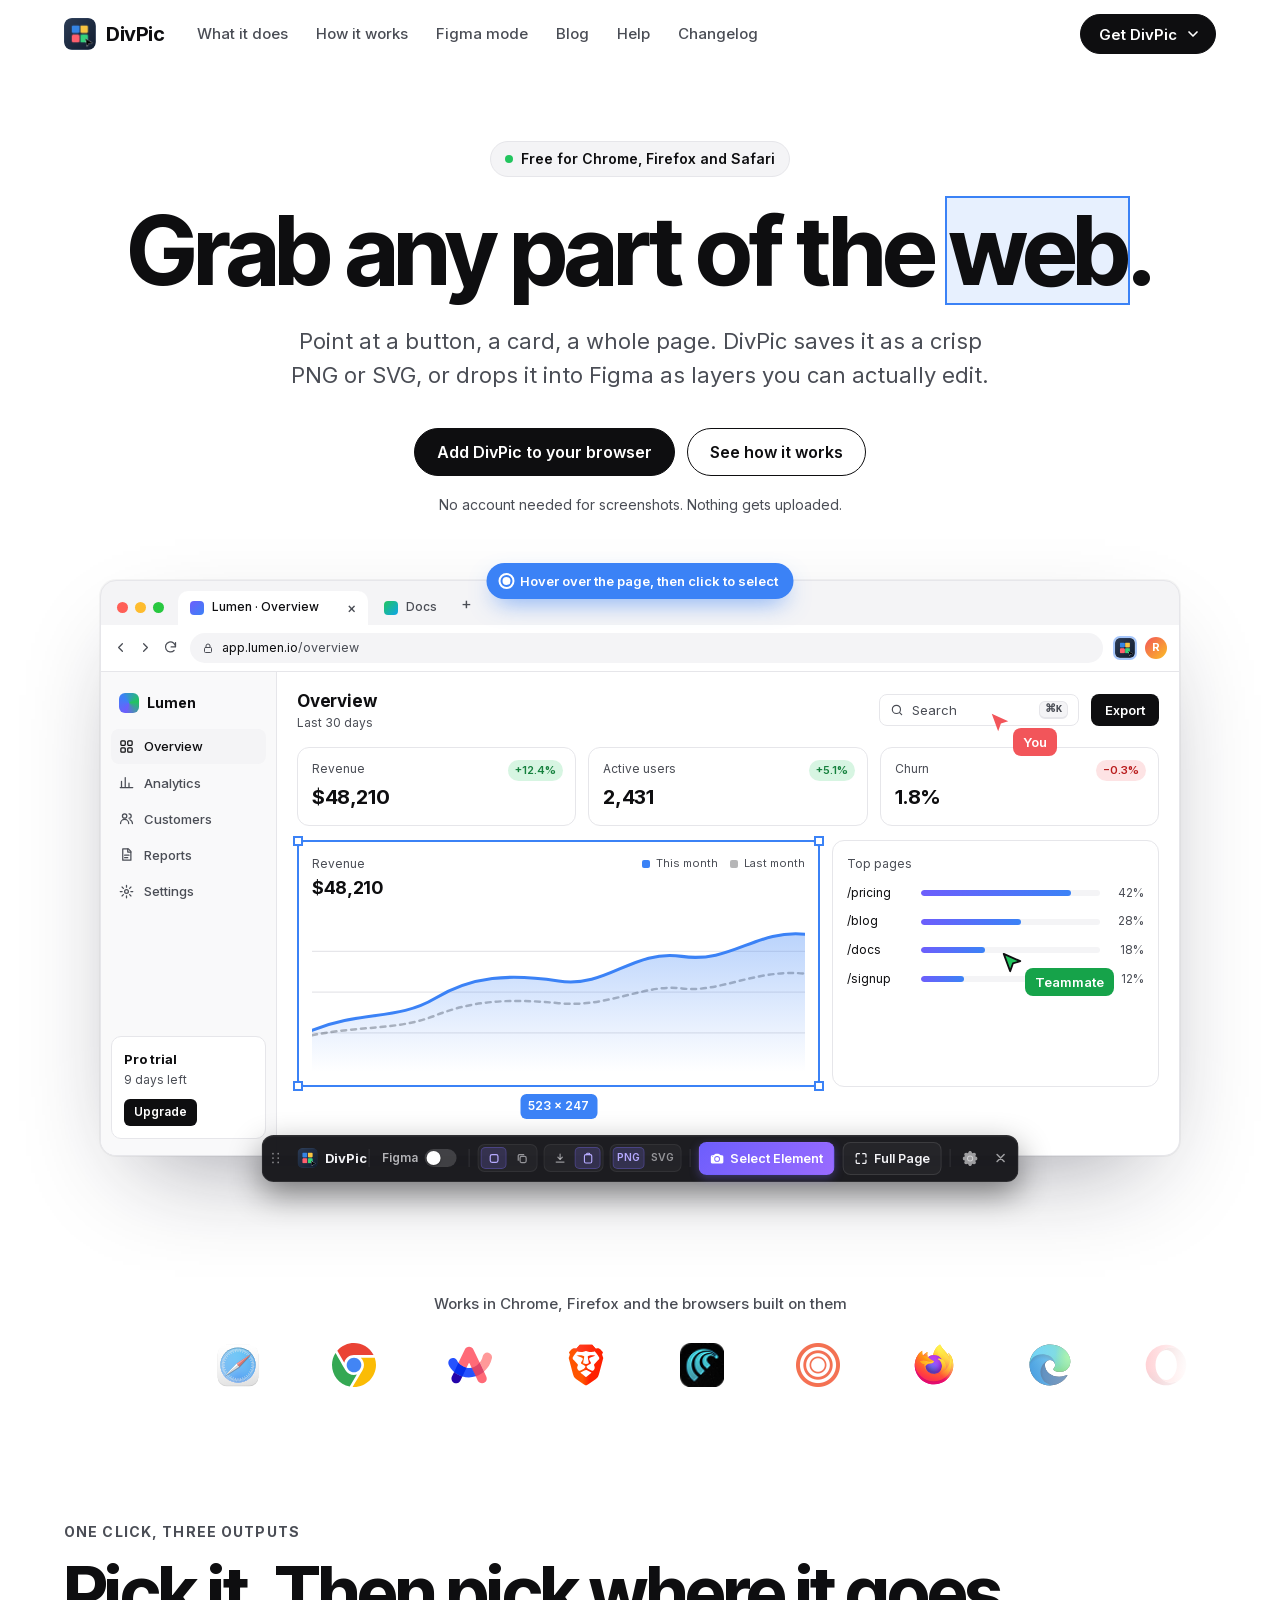
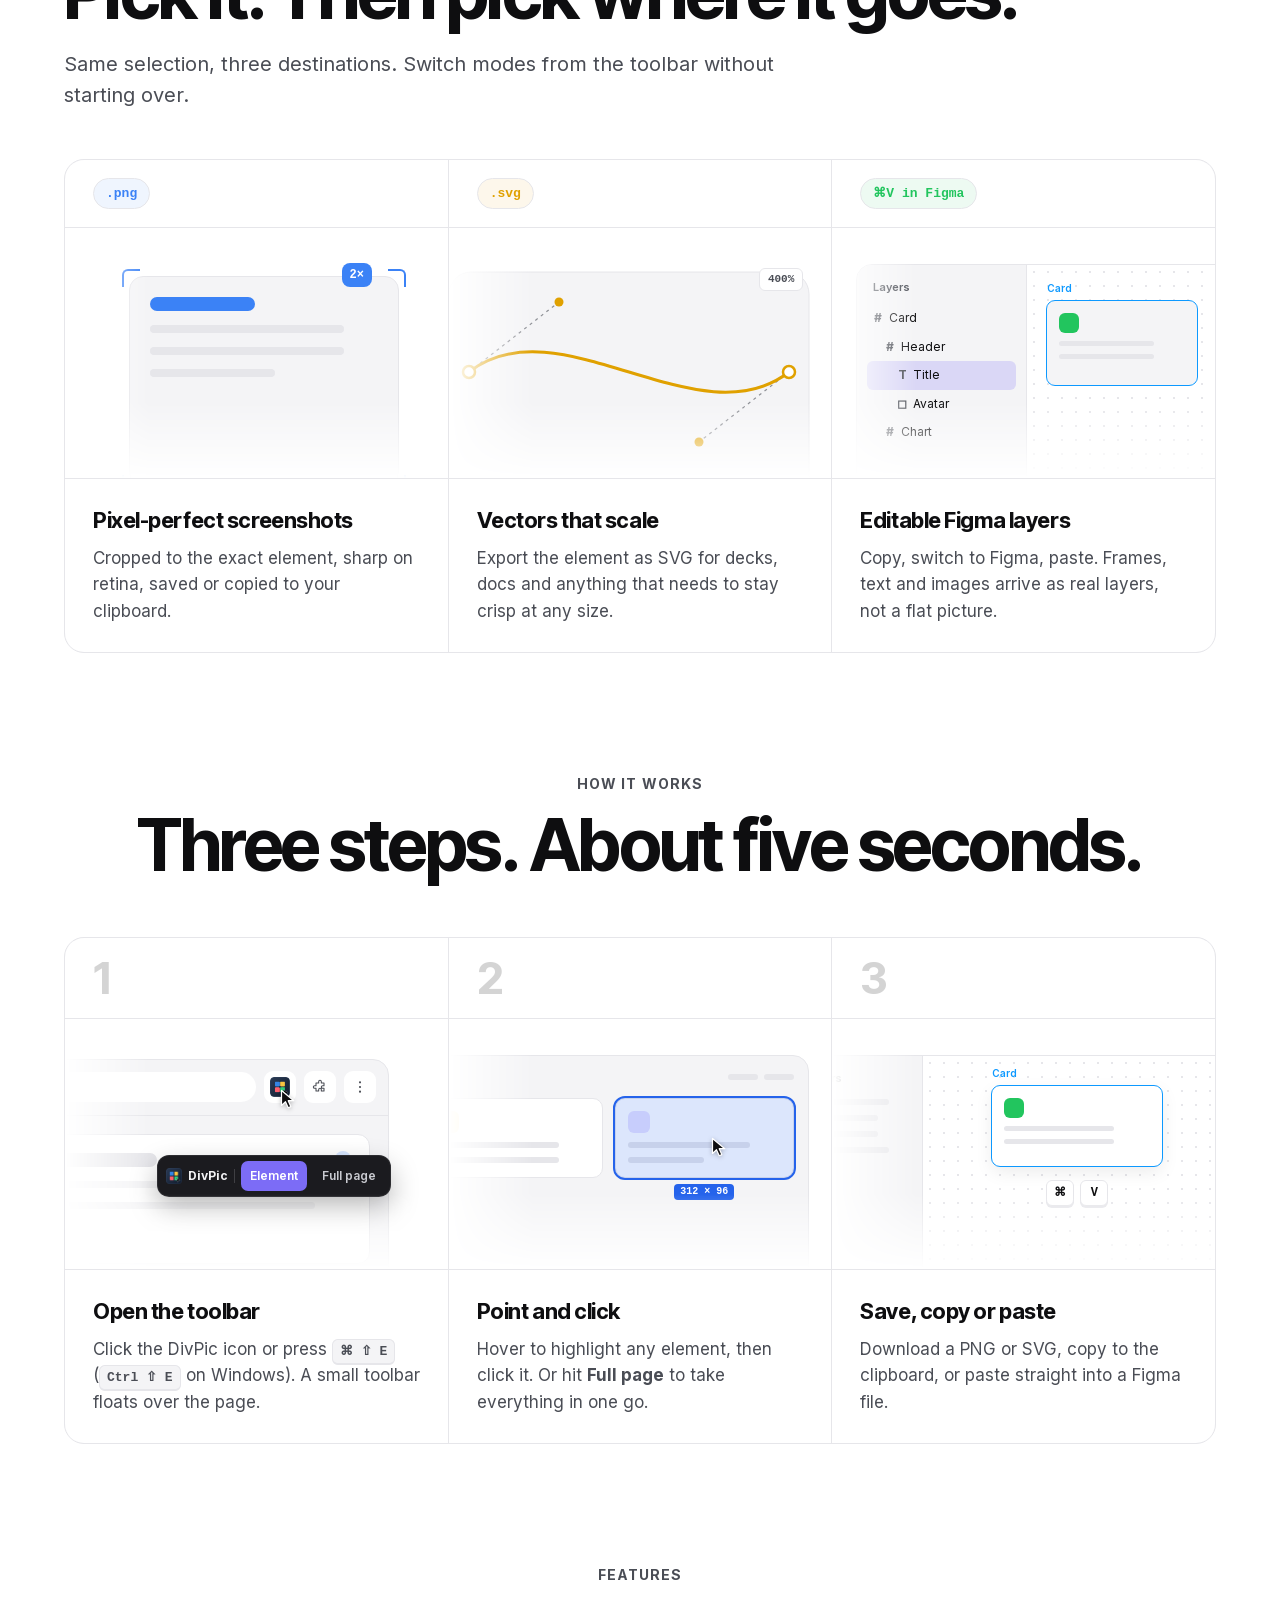
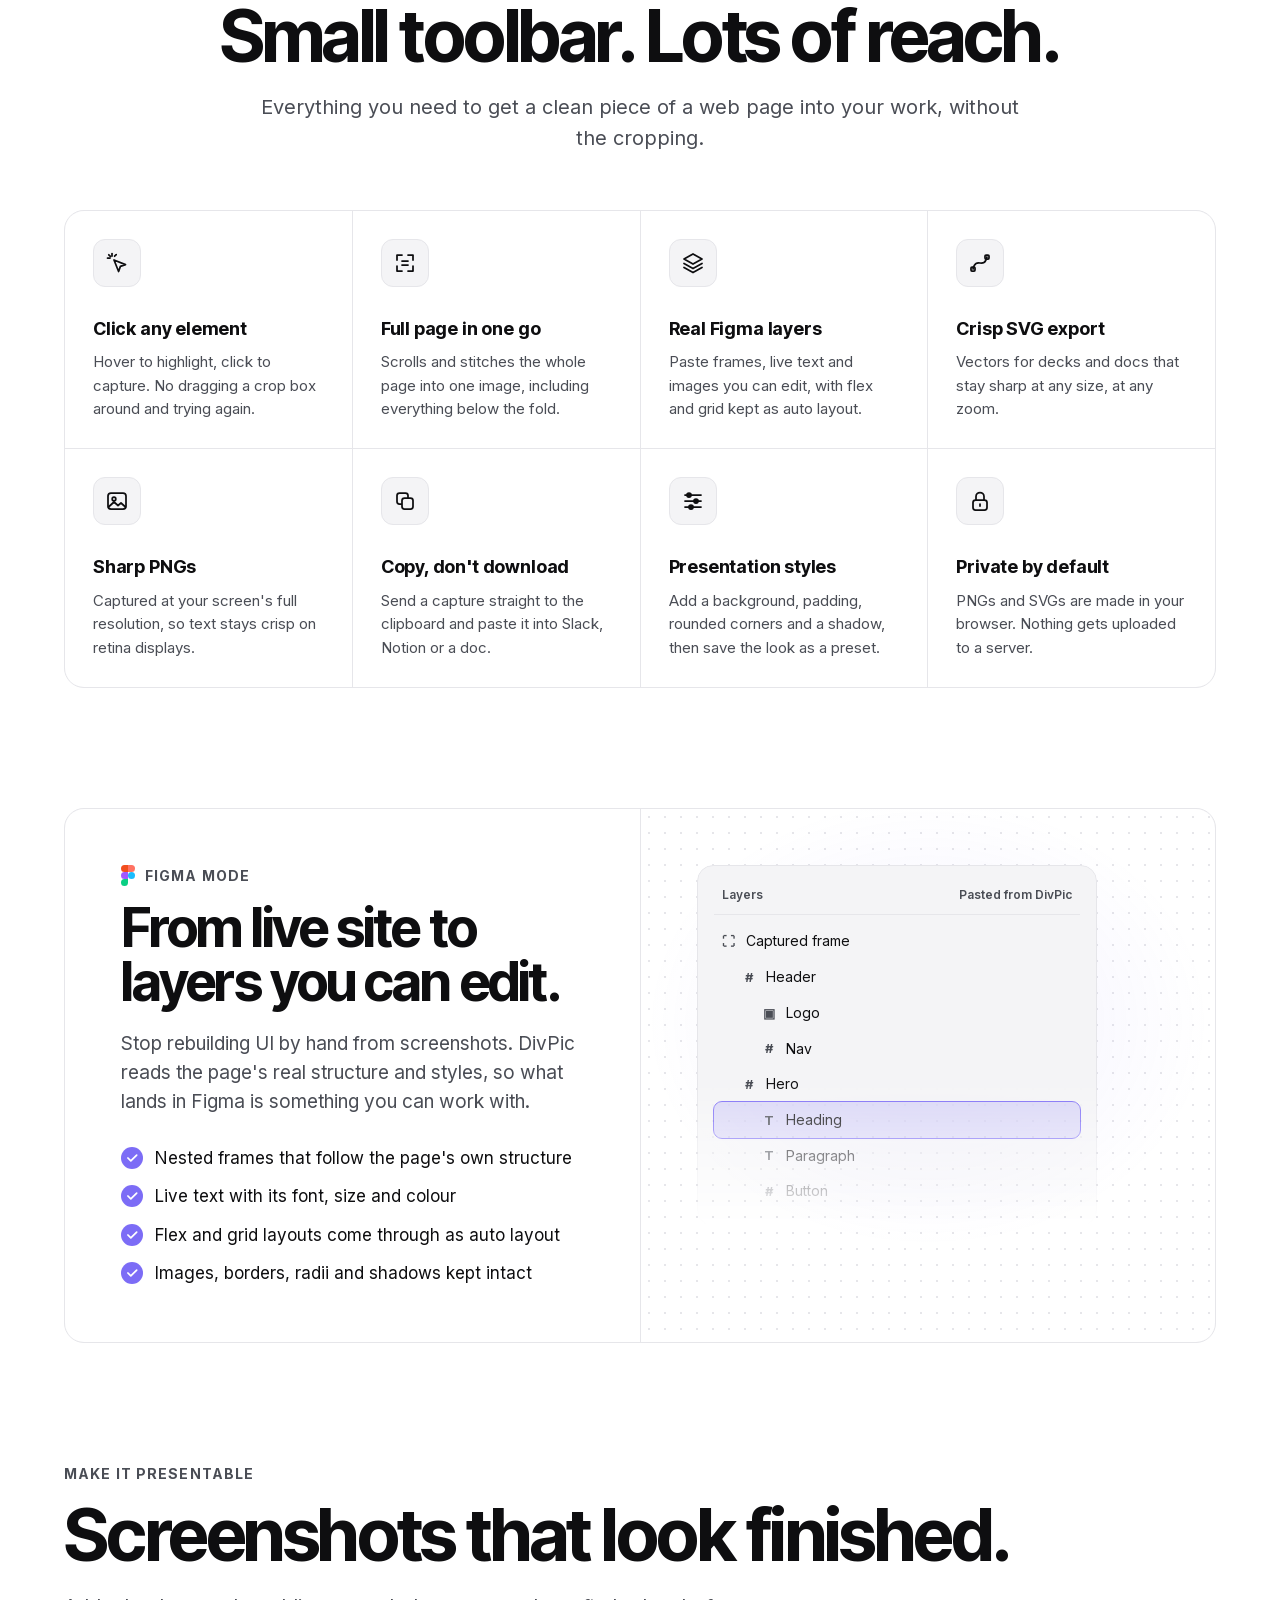
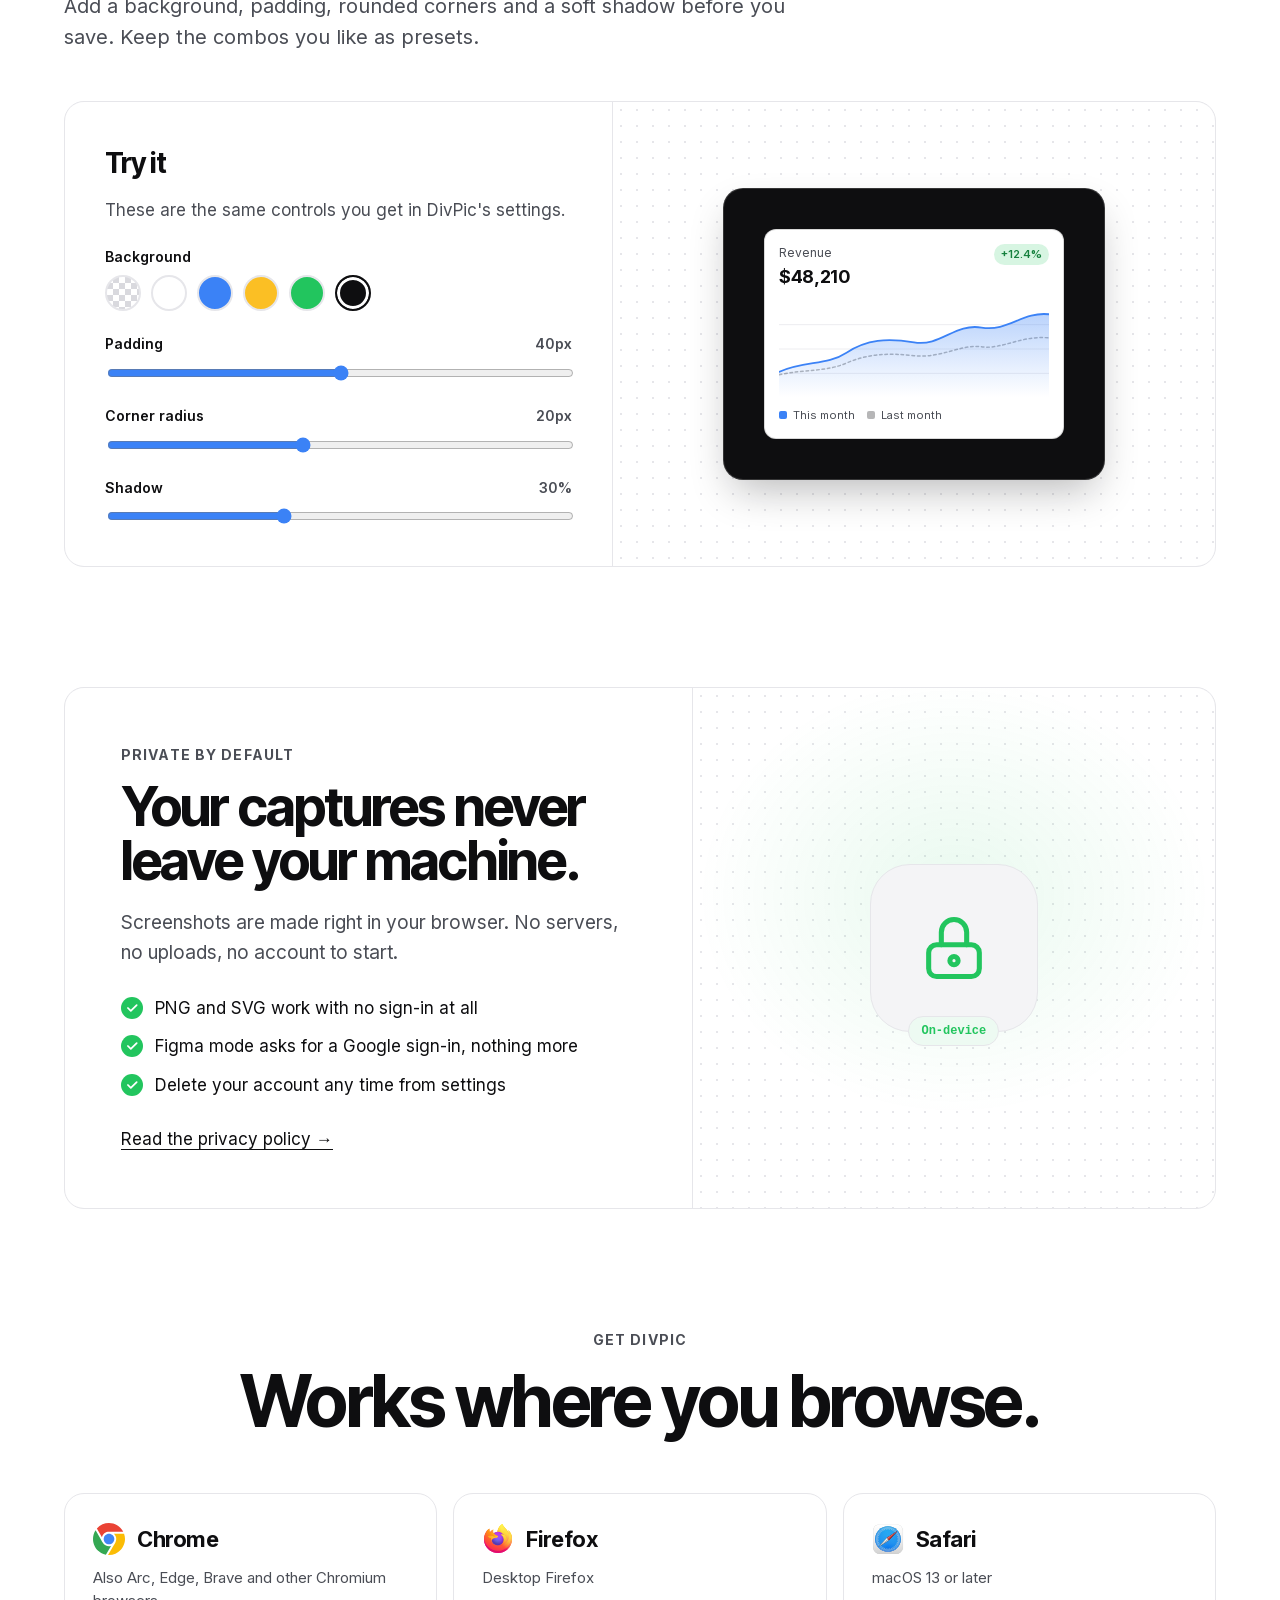
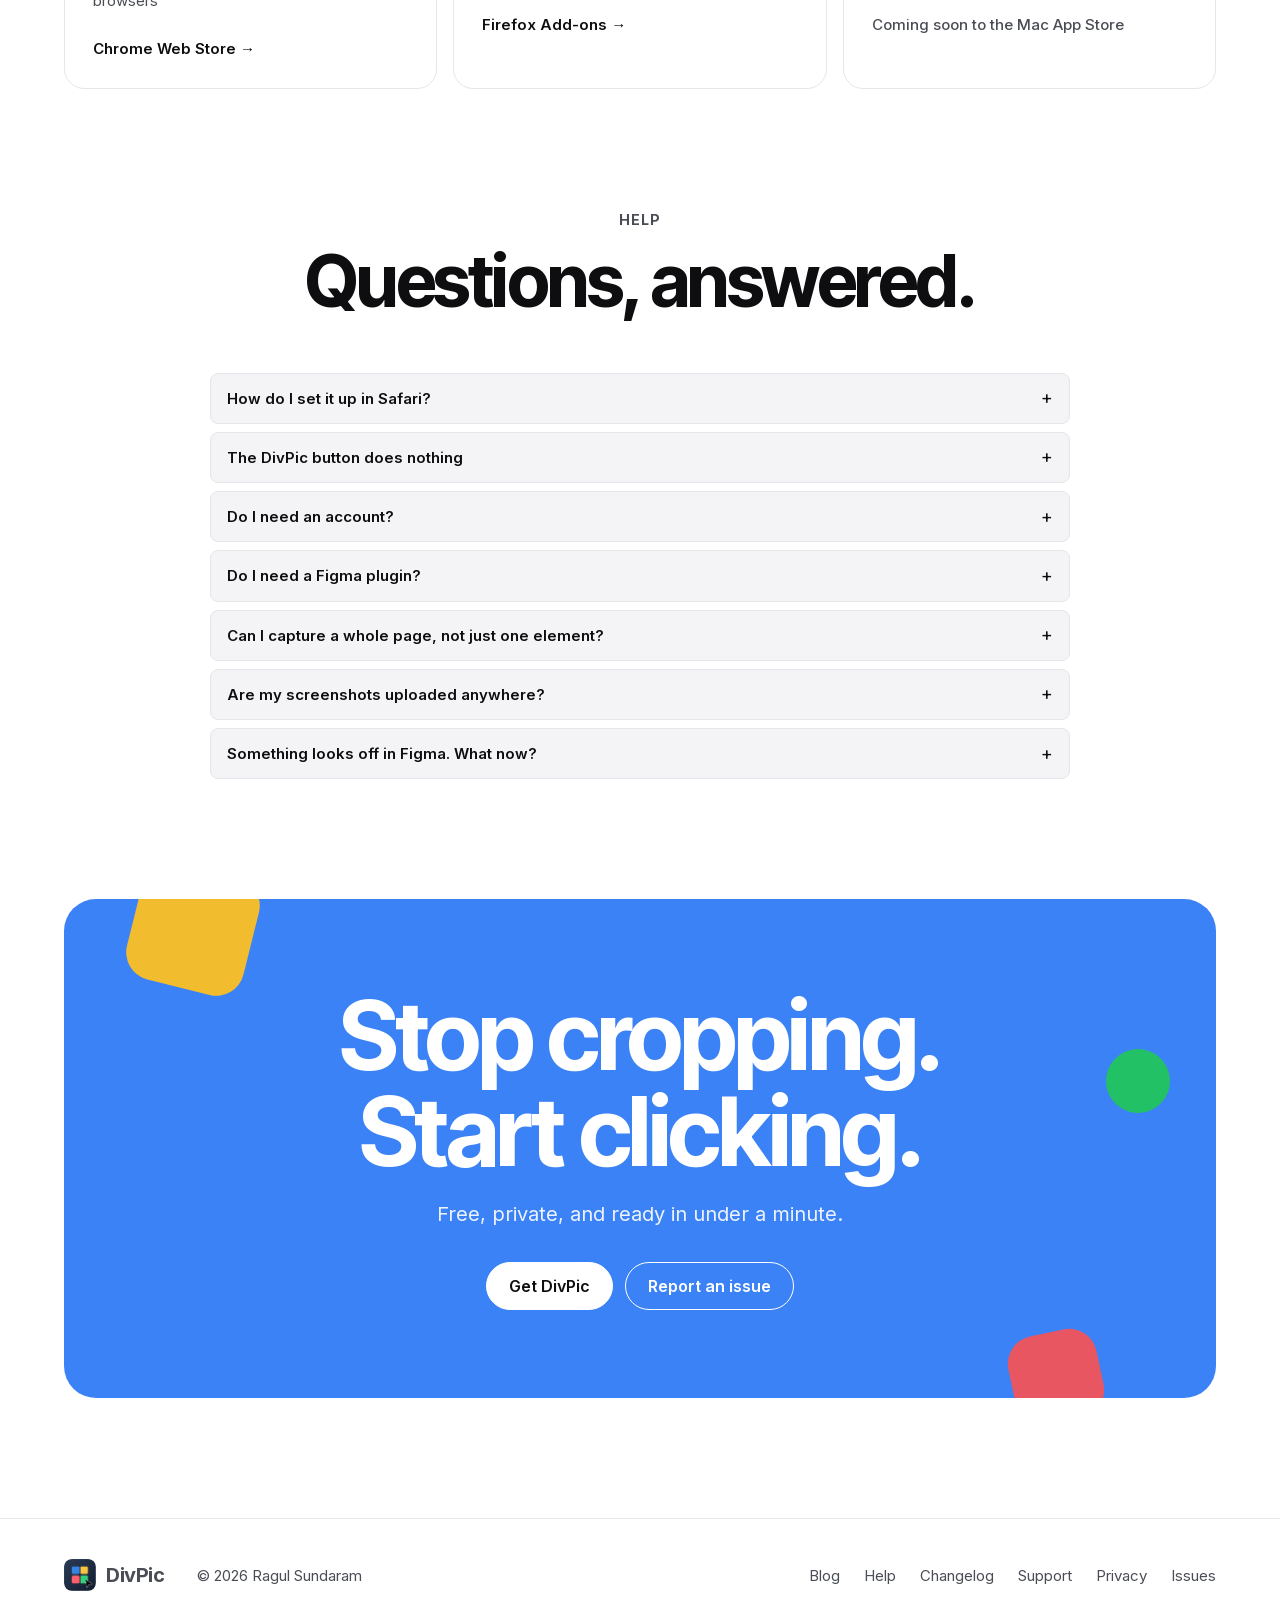
==== commit bc583b1d: "Revert "Features bento with Inspect tiles; hero toolbar matches 5.0" This reverts commit 10b59c789fc" ====
--- a/index.html
+++ b/index.html
@@ -107,8 +107,8 @@
           <button type="button" class="dp-brand" aria-label="DivPic"><img class="dp-logo" alt="" src="icon.png"><span class="dp-name">DivPic</span></button>
           <span class="dp-sep"></span>
           <button type="button" class="dp-figma" role="switch" aria-checked="false"><span class="dp-figma-label">Figma</span><span class="dp-switch"></span></button>
-          <span class="dp-sep standard-only"></span>
-          <span class="dp-opts standard-only">
+          <span class="dp-sep"></span>
+          <span class="dp-opts">
             <span class="seg">
               <button type="button" class="tb on" aria-label="Single element" aria-pressed="true"><svg width="13" height="13" viewBox="0 0 16 16" fill="none" stroke="currentColor" stroke-width="1.5"><rect x="3.25" y="3.25" width="9.5" height="9.5" rx="2.2"/></svg></button>
               <button type="button" class="tb" aria-label="Multiple elements" aria-pressed="false"><svg width="13" height="13" viewBox="0 0 16 16" fill="none" stroke="currentColor" stroke-width="1.5"><rect x="5.5" y="5.5" width="7.5" height="7.5" rx="1.8"/><path d="M10 3.25H4.6A1.35 1.35 0 0 0 3.25 4.6V10" stroke-linecap="round"/></svg></button>
@@ -120,16 +120,9 @@
             <span class="seg seg-text"><button type="button" class="tb on" aria-pressed="true">PNG</button><button type="button" class="tb" aria-pressed="false">SVG</button></span>
           </span>
           <span class="dp-sep"></span>
-          <span class="seg standard-only">
-            <button type="button" class="tb act" data-act="element" aria-label="Select element" data-tip="Select element"><svg width="13" height="13" viewBox="0 0 16 16" fill="currentColor"><path d="M10.5 8.5a2.5 2.5 0 1 1-5 0 2.5 2.5 0 0 1 5 0z"/><path d="M2 4a2 2 0 0 0-2 2v6a2 2 0 0 0 2 2h12a2 2 0 0 0 2-2V6a2 2 0 0 0-2-2h-1.172a2 2 0 0 1-1.414-.586l-.828-.828A2 2 0 0 0 9.172 2H6.828a2 2 0 0 0-1.414.586l-.828.828A2 2 0 0 1 3.172 4H2zm.5 2a.5.5 0 1 1 0-1 .5.5 0 0 1 0 1zm9 2.5a3.5 3.5 0 1 1-7 0 3.5 3.5 0 0 1 7 0z"/></svg></button>
-            <button type="button" class="tb act" data-act="full" aria-label="Full page" data-tip="Full page"><svg width="13" height="13" viewBox="0 0 16 16" fill="none" stroke="currentColor" stroke-width="1.5" stroke-linecap="round" stroke-linejoin="round"><path d="M2 6V3.5A1.5 1.5 0 0 1 3.5 2H6"/><path d="M10 2h2.5A1.5 1.5 0 0 1 14 3.5V6"/><path d="M14 10v2.5a1.5 1.5 0 0 1-1.5 1.5H10"/><path d="M6 14H3.5A1.5 1.5 0 0 1 2 12.5V10"/></svg></button>
-          </span>
-          <span class="figma-only">
-            <button type="button" class="dp-btn dp-btn-primary" data-act="element"><svg width="13" height="13" viewBox="0 0 16 16" fill="currentColor"><path d="M10.5 8.5a2.5 2.5 0 1 1-5 0 2.5 2.5 0 0 1 5 0z"/><path d="M2 4a2 2 0 0 0-2 2v6a2 2 0 0 0 2 2h12a2 2 0 0 0 2-2V6a2 2 0 0 0-2-2h-1.172a2 2 0 0 1-1.414-.586l-.828-.828A2 2 0 0 0 9.172 2H6.828a2 2 0 0 0-1.414.586l-.828.828A2 2 0 0 1 3.172 4H2zm.5 2a.5.5 0 1 1 0-1 .5.5 0 0 1 0 1zm9 2.5a3.5 3.5 0 1 1-7 0 3.5 3.5 0 0 1 7 0z"/></svg>Element</button>
-            <button type="button" class="dp-btn" data-act="full"><svg width="13" height="13" viewBox="0 0 16 16" fill="none" stroke="currentColor" stroke-width="1.5" stroke-linecap="round" stroke-linejoin="round"><path d="M2 6V3.5A1.5 1.5 0 0 1 3.5 2H6"/><path d="M10 2h2.5A1.5 1.5 0 0 1 14 3.5V6"/><path d="M14 10v2.5a1.5 1.5 0 0 1-1.5 1.5H10"/><path d="M6 14H3.5A1.5 1.5 0 0 1 2 12.5V10"/></svg>Full Page</button>
-          </span>
+          <button type="button" class="dp-btn dp-btn-primary"><svg width="13" height="13" viewBox="0 0 16 16" fill="currentColor"><path d="M10.5 8.5a2.5 2.5 0 1 1-5 0 2.5 2.5 0 0 1 5 0z"/><path d="M2 4a2 2 0 0 0-2 2v6a2 2 0 0 0 2 2h12a2 2 0 0 0 2-2V6a2 2 0 0 0-2-2h-1.172a2 2 0 0 1-1.414-.586l-.828-.828A2 2 0 0 0 9.172 2H6.828a2 2 0 0 0-1.414.586l-.828.828A2 2 0 0 1 3.172 4H2zm.5 2a.5.5 0 1 1 0-1 .5.5 0 0 1 0 1zm9 2.5a3.5 3.5 0 1 1-7 0 3.5 3.5 0 0 1 7 0z"/></svg>Select Element</button>
+          <button type="button" class="dp-btn"><svg width="13" height="13" viewBox="0 0 16 16" fill="none" stroke="currentColor" stroke-width="1.5" stroke-linecap="round" stroke-linejoin="round"><path d="M2 6V3.5A1.5 1.5 0 0 1 3.5 2H6"/><path d="M10 2h2.5A1.5 1.5 0 0 1 14 3.5V6"/><path d="M14 10v2.5a1.5 1.5 0 0 1-1.5 1.5H10"/><path d="M6 14H3.5A1.5 1.5 0 0 1 2 12.5V10"/></svg>Full Page</button>
           <span class="dp-sep"></span>
-          <button type="button" class="dp-iconbtn dp-inspect" aria-label="Inspect" aria-pressed="false" data-tip="Inspect"><svg width="15" height="15" viewBox="0 0 24 24" fill="none" stroke="currentColor" stroke-width="2" stroke-linecap="round" stroke-linejoin="round"><circle cx="11" cy="11" r="7"/><path d="m20 20-3.5-3.5"/></svg></button>
           <button type="button" class="dp-iconbtn" aria-label="Settings"><svg viewBox="0 0 16 16" width="15" height="15" fill="currentColor"><path d="M8 4.754a3.246 3.246 0 1 0 0 6.492 3.246 3.246 0 0 0 0-6.492zM5.754 8a2.246 2.246 0 1 1 4.492 0 2.246 2.246 0 0 1-4.492 0z"/><path d="M9.796 1.343c-.527-1.79-3.065-1.79-3.592 0l-.094.319a.873.873 0 0 1-1.255.52l-.292-.16c-1.64-.892-3.433.902-2.54 2.541l.159.292a.873.873 0 0 1-.52 1.255l-.319.094c-1.79.527-1.79 3.065 0 3.592l.319.094a.873.873 0 0 1 .52 1.255l-.16.292c-.892 1.64.901 3.434 2.541 2.54l.292-.159a.873.873 0 0 1 1.255.52l.094.319c.527 1.79 3.065 1.79 3.592 0l.094-.319a.873.873 0 0 1 1.255-.52l.292.16c1.64.893 3.434-.902 2.54-2.541l-.159-.292a.873.873 0 0 1 .52-1.255l.319-.094c1.79-.527 1.79-3.065 0-3.592l-.319-.094a.873.873 0 0 1-.52-1.255l.16-.292c.893-1.64-.902-3.433-2.541-2.54l-.292.159a.873.873 0 0 1-1.255-.52l-.094-.319z"/></svg></button>
           <button type="button" class="dp-iconbtn" aria-label="Close toolbar"><svg viewBox="0 0 16 16" width="14" height="14" fill="none" stroke="currentColor" stroke-width="1.8" stroke-linecap="round"><path d="M4 4l8 8M12 4l-8 8"/></svg></button>
         </div>
@@ -283,108 +276,46 @@
         <h2>Small toolbar. Lots of reach.</h2>
         <p>Everything you need to get a clean piece of a web page into your work, without the cropping.</p>
       </div>
-      <div class="feats bento">
-        <article class="feat big" data-viz="pick">
+      <div class="feats">
+        <article class="feat">
+          <span class="fi"><svg viewBox="0 0 24 24"><g class="rays"><path d="M7 2.5V5"/><path d="M2.5 7H5"/><path d="M3.8 3.8l1.8 1.8"/><path d="M11.2 3.6 9.6 5.2"/></g><path class="ptr" d="M9 9l4.6 11.5 1.8-5.1 5.1-1.8z"/></svg></span>
           <h3>Click any element</h3>
-          <p>A label shows its tag, class and size. Click, and it's captured.</p>
-          <div class="viz viz-pick" aria-hidden="true">
-            <div class="pk-page">
-              <div class="pk-nav"><span class="pk-brand"><i class="pk-logo"></i>Northwind</span><span class="pk-links"><span>Product</span><span>Pricing</span><span>Docs</span></span><span class="pk-btn">Sign up</span></div>
-              <div class="pk-hero" data-t="section.hero" data-s="1200 × 420"><small>Pricing</small><b>Simple plans for growing teams</b><p>Start free. Upgrade when your team does.</p><span class="pk-cta" data-t="a.btn-primary" data-s="168 × 48">Start free trial</span></div>
-              <div class="pk-cards">
-                <div class="pk-card" data-t="div.plan" data-s="368 × 300"><small>Starter</small><b>$0<span>/mo</span></b><ul><li>3 projects</li><li>Basic analytics</li></ul><span class="pk-choose">Choose</span></div>
-                <div class="pk-card pro" data-t="div.plan.pro" data-s="368 × 300"><small>Pro <em>Popular</em></small><b>$24<span>/mo</span></b><ul><li>Unlimited projects</li><li>Custom domains</li></ul><span class="pk-choose">Get Pro</span></div>
-                <div class="pk-card" data-t="div.plan" data-s="368 × 300"><small>Team</small><b>$79<span>/mo</span></b><ul><li>SSO and roles</li><li>Audit log</li></ul><span class="pk-choose">Contact</span></div>
-              </div>
-              <div class="pk-logos" data-t="ul.logos" data-s="1200 × 64"><span>acme</span><span class="l2">Globex</span><span class="l3">INITECH</span><span class="l4">umbrella</span><span class="l5">Hooli</span></div>
-              <div class="pk-news" data-t="form.newsletter" data-s="760 × 72"><span><b>Product updates</b><small>One email a month.</small></span><span class="pk-field">you@company.com</span><span class="pk-sub">Subscribe</span></div>
-              <span class="pk-toast"><svg viewBox="0 0 24 24"><path d="M5 12.5l4.5 4.5L19 7.5"/></svg>Saved as PNG</span>
-            </div>
-            <span class="pk-box"><em><b>div.plan.pro</b><span>368 × 300</span></em><i></i><i></i><i></i><i></i></span>
-            <span class="pk-cursor"><svg viewBox="0 0 24 24"><path d="M5 3l14 7.2-6.2 1.8-3 6z"/></svg></span>
-          </div>
-        </article>
-        <article class="feat wide" data-viz="inspect">
-          <h3>Inspect any element</h3>
-          <p>Point at anything to see its box, type, colours and CSS.</p>
-          <div class="viz viz-ins" aria-hidden="true">
-            <div class="in-page">
-              <small class="in-eyebrow">New · Templates</small>
-              <b class="in-h">Ship your next site</b>
-              <span class="in-sub">Templates, components and hosting in one place.</span>
-              <span class="in-btns"><span class="in-btn">Get started</span><span class="in-btn2">Read the docs</span></span>
-              <span class="in-hl"></span>
-              <span class="pk-cursor"><svg viewBox="0 0 24 24"><path d="M5 3l14 7.2-6.2 1.8-3 6z"/></svg></span>
-            </div>
-            <div class="in-panel">
-              <code class="in-tag">a.btn</code>
-              <div class="in-box"><small>margin</small><div><small>padding <b class="in-p">12 20</b></small><span class="in-c">132 × 44</span></div></div>
-              <div class="in-row"><small>Font</small><span class="in-font">Inter 600 · 15px</span></div>
-              <div class="in-row"><small>Fill</small><span><i class="in-sw"></i><b class="in-bg">#6D5EFC</b></span></div>
-            </div>
-          </div>
-        </article>
-        <article class="feat" data-viz="multi">
-          <h3>One element or several</h3>
-          <p>Pick a few, press Enter, and get them in one image.</p>
-          <div class="viz viz-multi" aria-hidden="true">
-            <div class="mu-mode"><span class="mu-seg"><i class="on"><svg viewBox="0 0 16 16" fill="none" stroke="currentColor" stroke-width="1.5"><rect x="3.25" y="3.25" width="9.5" height="9.5" rx="2.2"/></svg></i><i><svg viewBox="0 0 16 16" fill="none" stroke="currentColor" stroke-width="1.5"><rect x="5.5" y="5.5" width="7.5" height="7.5" rx="1.8"/><path d="M10 3.25H4.6A1.35 1.35 0 0 0 3.25 4.6V10" stroke-linecap="round"/></svg></i></span><small class="mu-label">Single element</small></div>
-            <div class="mu-dash">
-              <div class="mu-kpi"><small>Revenue</small><b>$48.2k</b><em>+12%</em></div>
-              <div class="mu-kpi"><small>Orders</small><b>1,284</b><em>+4%</em></div>
-              <div class="mu-kpi"><small>Refunds</small><b>12</b><em class="dn">−2%</em></div>
-              <div class="mu-kpi"><small>Visitors</small><b>9.1k</b><em>+8%</em></div>
-            </div>
-            <div class="mu-badge"><span class="mu-text">Select an element to capture</span></div>
-          </div>
-        </article>
-        <article class="feat" data-viz="fonts">
-          <h3>Fonts and type styles</h3>
-          <p>Every family and weight, and hover any text to name it.</p>
-          <div class="viz viz-fonts" data-f="tight" aria-hidden="true">
-            <div class="fo-card"><b class="fo-aa">Aa</b><span><b class="fo-name">Inter Tight</b><small class="fo-role">Headings · 600, 700</small></span></div>
-            <div class="fo-row on" data-f="tight" data-n="Inter Tight" data-r="Headings · 600, 700"><b>Inter Tight</b><small>Headings</small></div>
-            <div class="fo-row" data-f="sans" data-n="Inter" data-r="Body · 400, 500"><b>Inter</b><small>Body</small></div>
-            <div class="fo-row" data-f="serif" data-n="Georgia" data-r="Quotes · 400 italic"><b>Georgia</b><small>Quotes</small></div>
-          </div>
-        </article>
-        <article class="feat wide">
-          <h3>DESIGN.md for your coding agent</h3>
-          <p>Turns any site's look into a doc Claude Code, Cursor or Codex can build from.</p>
-          <div class="viz viz-dmd" aria-hidden="true">
-            <div class="dm-doc">
-              <div class="dm-tabs"><span class="on">DESIGN.md</span><span>SKILL.md</span></div>
-              <div class="dm-line h1"># Design system</div>
-              <div class="dm-line h2">## Colors</div>
-              <div class="dm-line"><i style="--sw:#0e0e10"></i><i style="--sw:#6d5efc"></i><i style="--sw:#22c55e"></i><i style="--sw:#f4f4f6"></i><code>primary #6D5EFC</code></div>
-              <div class="dm-line h2">## Typography</div>
-              <div class="dm-line"><code>Inter Tight 700 · 48 / 52</code></div>
-              <div class="dm-line h2">## Spacing</div>
-              <div class="dm-line"><code>4 · 8 · 12 · 16 · 24 · 32</code></div>
-            </div>
-            <div class="dm-agents">
-              <span class="dm-agent claude"><svg viewBox="0 0 24 24"><path d="m4.7144 15.9555 4.7174-2.6471.079-.2307-.079-.1275h-.2307l-.7893-.0486-2.6956-.0729-2.3375-.0971-2.2646-.1214-.5707-.1215-.5343-.7042.0546-.3522.4797-.3218.686.0608 1.5179.1032 2.2767.1578 1.6514.0972 2.4468.255h.3886l.0546-.1579-.1336-.0971-.1032-.0972L6.973 9.8356l-2.55-1.6879-1.3356-.9714-.7225-.4918-.3643-.4614-.1578-1.0078.6557-.7225.8803.0607.2246.0607.8925.686 1.9064 1.4754 2.4893 1.8336.3643.3035.1457-.1032.0182-.0728-.164-.2733-1.3539-2.4467-1.445-2.4893-.6435-1.032-.17-.6194c-.0607-.255-.1032-.4674-.1032-.7285L6.287.1335 6.6997 0l.9957.1336.419.3642.6192 1.4147 1.0018 2.2282 1.5543 3.0296.4553.8985.2429.8318.091.255h.1579v-.1457l.1275-1.706.2368-2.0947.2307-2.6957.0789-.7589.3764-.9107.7468-.4918.5828.2793.4797.686-.0668.4433-.2853 1.8517-.5586 2.9021-.3643 1.9429h.2125l.2429-.2429.9835-1.3053 1.6514-2.0643.7286-.8196.85-.9046.5464-.4311h1.0321l.759 1.1293-.34 1.1657-1.0625 1.3478-.8804 1.1414-1.2628 1.7-.7893 1.36.0729.1093.1882-.0183 2.8535-.607 1.5421-.2794 1.8396-.3157.8318.3886.091.3946-.3278.8075-1.967.4857-2.3072.4614-3.4364.8136-.0425.0304.0486.0607 1.5482.1457.6618.0364h1.621l3.0175.2247.7892.522.4736.6376-.079.4857-1.2142.6193-1.6393-.3886-3.825-.9107-1.3113-.3279h-.1822v.1093l1.0929 1.0686 2.0035 1.8092 2.5075 2.3314.1275.5768-.3218.4554-.34-.0486-2.2039-1.6575-.85-.7468-1.9246-1.621h-.1275v.17l.4432.6496 2.3436 3.5214.1214 1.0807-.17.3521-.6071.2125-.6679-.1214-1.3721-1.9246L14.38 17.959l-1.1414-1.9428-.1397.079-.674 7.2552-.3156.3703-.7286.2793-.6071-.4614-.3218-.7468.3218-1.4753.3886-1.9246.3157-1.53.2853-1.9004.17-.6314-.0121-.0425-.1397.0182-1.4328 1.9672-2.1796 2.9446-1.7243 1.8456-.4128.164-.7164-.3704.0667-.6618.4008-.5889 2.386-3.0357 1.4389-1.882.929-1.0868-.0062-.1579h-.0546l-6.3385 4.1164-1.1293.1457-.4857-.4554.0608-.7467.2307-.2429 1.9064-1.3114Z"/></svg>Claude Code</span>
-              <span class="dm-agent"><svg viewBox="0 0 24 24"><path d="M11.503.131 1.891 5.678a.84.84 0 0 0-.42.726v11.188c0 .3.162.575.42.724l9.609 5.55a1 1 0 0 0 .998 0l9.61-5.55a.84.84 0 0 0 .42-.724V6.404a.84.84 0 0 0-.42-.726L12.497.131a1.01 1.01 0 0 0-.996 0M2.657 6.338h18.55c.263 0 .43.287.297.515L12.23 22.918c-.062.107-.229.064-.229-.06V12.335a.59.59 0 0 0-.295-.51l-9.11-5.257c-.109-.063-.064-.23.061-.23"/></svg>Cursor</span>
-              <span class="dm-agent"><svg viewBox="0 0 24 24"><path d="M22.2819 9.8211a5.9847 5.9847 0 0 0-.5157-4.9108 6.0462 6.0462 0 0 0-6.5098-2.9A6.0651 6.0651 0 0 0 4.9807 4.1818a5.9847 5.9847 0 0 0-3.9977 2.9 6.0462 6.0462 0 0 0 .7427 7.0966 5.98 5.98 0 0 0 .511 4.9107 6.051 6.051 0 0 0 6.5146 2.9001A5.9847 5.9847 0 0 0 13.2599 24a6.0557 6.0557 0 0 0 5.7718-4.2058 5.9894 5.9894 0 0 0 3.9977-2.9001 6.0557 6.0557 0 0 0-.7475-7.0729zm-9.022 12.6081a4.4755 4.4755 0 0 1-2.8764-1.0408l.1419-.0804 4.7783-2.7582a.7948.7948 0 0 0 .3927-.6813v-6.7369l2.02 1.1686a.071.071 0 0 1 .038.052v5.5826a4.504 4.504 0 0 1-4.4945 4.4944zm-9.6607-4.1254a4.4708 4.4708 0 0 1-.5346-3.0137l.142.0852 4.783 2.7582a.7712.7712 0 0 0 .7806 0l5.8428-3.3685v2.3324a.0804.0804 0 0 1-.0332.0615L9.74 19.9502a4.4992 4.4992 0 0 1-6.1408-1.6464zM2.3408 7.8956a4.485 4.485 0 0 1 2.3655-1.9728V11.6a.7664.7664 0 0 0 .3879.6765l5.8144 3.3543-2.0201 1.1685a.0757.0757 0 0 1-.071 0l-4.8303-2.7865A4.504 4.504 0 0 1 2.3408 7.872zm16.5963 3.8558L13.1038 8.364 15.1192 7.2a.0757.0757 0 0 1 .071 0l4.8303 2.7913a4.4944 4.4944 0 0 1-.6765 8.1042v-5.6772a.79.79 0 0 0-.407-.667zm2.0107-3.0231l-.142-.0852-4.7735-2.7818a.7759.7759 0 0 0-.7854 0L9.409 9.2297V6.8974a.0662.0662 0 0 1 .0284-.0615l4.8303-2.7866a4.4992 4.4992 0 0 1 6.6802 4.66zM8.3065 12.863l-2.02-1.1638a.0804.0804 0 0 1-.038-.0567V6.0742a4.4992 4.4992 0 0 1 7.3757-3.4537l-.142.0805L8.704 5.459a.7948.7948 0 0 0-.3927.6813zm1.0976-2.3654l2.602-1.4998 2.6069 1.4998v2.9994l-2.5974 1.4997-2.6067-1.4997Z"/></svg>Codex</span>
-              <span class="dm-toast">Prompt copied</span>
-            </div>
-          </div>
-        </article>
-        <article class="feat wide">
-          <h3>Captures the full page in one go</h3>
-          <p>Scrolls the page and stitches it into one tall PNG.</p>
-          <div class="viz viz-full" aria-hidden="true">
-            <div class="fp-win">
-              <div class="fp-bar"><i></i><i></i><i></i></div>
-              <div class="fp-view">
-                <div class="fp-doc fp-long"><div class="d-nav"><b>Northwind</b><span>Product</span><span>Pricing</span><span>Docs</span></div><div class="d-hero"><b>Build better pages</b><span>Templates, components and hosting in one place.</span><i>Start free</i></div><div class="d-cards"><div><i></i><b>Templates</b></div><div><i></i><b>Components</b></div><div><i></i><b>Hosting</b></div></div><div class="d-text"><b>Why teams switch</b><span>Pages load fast, edits go live in seconds, and every change is versioned so nothing gets lost.</span></div><div class="d-img"><svg viewBox="0 0 100 40" preserveAspectRatio="none"><circle cx="78" cy="12" r="5"/><path d="M0 40 L22 18 L38 30 L58 12 L100 40Z"/></svg></div><div class="d-foot"><span><b>Product</b>Templates<br>Pricing</span><span><b>Company</b>About<br>Careers</span><span><b>Help</b>Docs<br>Contact</span></div></div>
-              </div>
-            </div>
-            <div class="fp-shot">
-              <div class="fp-doc"><div class="d-nav"><b>Northwind</b><span>Product</span><span>Pricing</span><span>Docs</span></div><div class="d-hero"><b>Build better pages</b><span>Templates, components and hosting in one place.</span><i>Start free</i></div><div class="d-cards"><div><i></i><b>Templates</b></div><div><i></i><b>Components</b></div><div><i></i><b>Hosting</b></div></div><div class="d-text"><b>Why teams switch</b><span>Pages load fast, edits go live in seconds, and every change is versioned so nothing gets lost.</span></div><div class="d-img"><svg viewBox="0 0 100 40" preserveAspectRatio="none"><circle cx="78" cy="12" r="5"/><path d="M0 40 L22 18 L38 30 L58 12 L100 40Z"/></svg></div><div class="d-foot"><span><b>Product</b>Templates<br>Pricing</span><span><b>Company</b>About<br>Careers</span><span><b>Help</b>Docs<br>Contact</span></div></div>
-              <span class="fp-done">full-page.png</span>
-            </div>
-          </div>
+          <p>Hover to highlight, click to capture. No dragging a crop box around and trying again.</p>
+        </article>
+        <article class="feat">
+          <span class="fi"><svg viewBox="0 0 24 24"><path class="c tl" d="M4 9V4h5"/><path class="c tr" d="M15 4h5v5"/><path class="c br" d="M20 15v5h-5"/><path class="c bl" d="M9 20H4v-5"/><path class="scroll" d="M9 10h6M9 14h6"/></svg></span>
+          <h3>Full page in one go</h3>
+          <p>Scrolls and stitches the whole page into one image, including everything below the fold.</p>
+        </article>
+        <article class="feat">
+          <span class="fi"><svg viewBox="0 0 24 24"><path class="l1" d="M12 3l9 5-9 5-9-5z"/><path class="l2" d="M3 12.5l9 5 9-5"/><path class="l3" d="M3 16.5l9 5 9-5"/></svg></span>
+          <h3>Real Figma layers</h3>
+          <p>Paste frames, live text and images you can edit, with flex and grid kept as auto layout.</p>
+        </article>
+        <article class="feat">
+          <span class="fi"><svg viewBox="0 0 24 24"><path class="curve" pathLength="1" d="M5 18C8 5 16 19 19 6"/><rect class="a1" x="3" y="16" width="4" height="4" rx="1"/><rect class="a2" x="17" y="4" width="4" height="4" rx="1"/></svg></span>
+          <h3>Crisp SVG export</h3>
+          <p>Vectors for decks and docs that stay sharp at any size, at any zoom.</p>
+        </article>
+        <article class="feat">
+          <span class="fi"><svg viewBox="0 0 24 24"><rect x="3" y="4" width="18" height="16" rx="3"/><circle class="sun" cx="9" cy="10" r="1.8"/><path class="hill" d="M3.5 18l5.5-5 4 3.5 3-2.5 4.5 4"/></svg></span>
+          <h3>Sharp PNGs</h3>
+          <p>Captured at your screen's full resolution, so text stays crisp on retina displays.</p>
+        </article>
+        <article class="feat">
+          <span class="fi"><svg viewBox="0 0 24 24"><rect class="back" x="4" y="4" width="11" height="11" rx="2.5"/><rect class="front" x="9" y="9" width="11" height="11" rx="2.5"/></svg></span>
+          <h3>Copy, don't download</h3>
+          <p>Send a capture straight to the clipboard and paste it into Slack, Notion or a doc.</p>
+        </article>
+        <article class="feat">
+          <span class="fi"><svg viewBox="0 0 24 24"><path d="M4 6h16M4 12h16M4 18h16"/><circle class="k1" cx="8" cy="6" r="2"/><circle class="k2" cx="15" cy="12" r="2"/><circle class="k3" cx="10" cy="18" r="2"/></svg></span>
+          <h3>Presentation styles</h3>
+          <p>Add a background, padding, rounded corners and a shadow, then save the look as a preset.</p>
+        </article>
+        <article class="feat">
+          <span class="fi"><svg viewBox="0 0 24 24"><path class="shackle" d="M8 11V7.5a4 4 0 0 1 8 0V11"/><rect x="5" y="11" width="14" height="10" rx="2.5"/><path d="M12 15v2"/></svg></span>
+          <h3>Private by default</h3>
+          <p>PNGs and SVGs are made in your browser. Nothing gets uploaded to a server.</p>
         </article>
       </div>
     </div>
@@ -706,21 +637,16 @@
   bar.addEventListener('click', (e) => {
     const btn = e.target.closest('button');
     if (!btn) return;
-    if (btn.dataset.act === 'element') {
+    if (btn.classList.contains('tb')) {
+      btn.parentElement.querySelectorAll('.tb').forEach((b) => { b.classList.toggle('on', b === btn); b.setAttribute('aria-pressed', b === btn); });
+    } else if (btn.classList.contains('dp-figma')) {
+      btn.setAttribute('aria-checked', btn.getAttribute('aria-checked') !== 'true');
+    } else if (btn.classList.contains('dp-btn-primary')) {
       stopTour();
       select(selected === page ? page.querySelector('[data-initial]') : selected, true);
-    } else if (btn.dataset.act === 'full') {
+    } else if (btn.classList.contains('dp-btn')) {
       stopTour();
       select(page, true);
-    } else if (btn.classList.contains('tb')) {
-      btn.parentElement.querySelectorAll('.tb').forEach((b) => { b.classList.toggle('on', b === btn); b.setAttribute('aria-pressed', b === btn); });
-    } else if (btn.classList.contains('dp-figma')) {
-      // Figma mode swaps the capture options for labelled Element / Full Page buttons, like the real toolbar.
-      const on = btn.getAttribute('aria-checked') !== 'true';
-      btn.setAttribute('aria-checked', on);
-      bar.classList.toggle('figma', on);
-    } else if (btn.classList.contains('dp-inspect')) {
-      btn.setAttribute('aria-pressed', btn.getAttribute('aria-pressed') !== 'true');
     } else if (btn.classList.contains('dp-brand')) {
       bar.classList.remove('min');
     } else if (btn.getAttribute('aria-label') === 'Close toolbar') {
@@ -778,109 +704,6 @@
     }), { rootMargin: '-45% 0px -45% 0px' });
     feats.forEach((el) => io.observe(el));
   }
-
-  // Bento pictures run only while their tile is on screen. With reduced motion they sit at a still frame.
-  const reduced = matchMedia('(prefers-reduced-motion: reduce)').matches;
-  const vizSteps = {
-    // Move to an element, show the hover label, click, hold, then the next one.
-    pick(card) {
-      const box = card.querySelector('.viz-pick'), hl = box.querySelector('.pk-box'), ptr = box.querySelector('.pk-cursor');
-      const tag = hl.querySelector('em b'), size = hl.querySelector('em span');
-      const order = ['.pk-card.pro', '.pk-cta', '.pk-logos', '.pk-news', '.pk-hero', '.pk-card'].map((s) => box.querySelector(s));
-      let n = 0, phase = 0;
-      const at = (el) => {
-        const a = box.getBoundingClientRect(), r = el.getBoundingClientRect();
-        return { x: r.left - a.left, y: r.top - a.top, w: r.width, h: r.height };
-      };
-      return () => {
-        const el = order[n], r = at(el);
-        if (phase === 0) { box.classList.remove('picked'); hl.classList.remove('on'); ptr.style.transform = `translate(${r.x + r.w * 0.6}px, ${r.y + r.h * 0.55}px)`; phase = 1; return 800; }
-        if (phase === 1) {
-          Object.assign(hl.style, { left: `${r.x}px`, top: `${r.y}px`, width: `${r.w}px`, height: `${r.h}px` });
-          tag.textContent = el.dataset.t; size.textContent = el.dataset.s;
-          hl.classList.add('on'); phase = 2; return 1300;
-        }
-        if (phase === 2) { box.classList.add('picked'); phase = 3; return 2200; }
-        n = (n + 1) % order.length; phase = 0; return 300;
-      };
-    },
-    // Point at the button, then the heading; the panel reads whatever is under the cursor.
-    inspect(card) {
-      const box = card.querySelector('.viz-ins'), page = box.querySelector('.in-page'), hl = box.querySelector('.in-hl'), ptr = box.querySelector('.pk-cursor');
-      const set = (cls, v) => { box.querySelector(cls).textContent = v; };
-      const targets = [
-        { el: page.querySelector('.in-btn'), tag: 'a.btn', p: '12 20', c: '132 × 44', font: 'Inter 600 · 15px', bg: '#6D5EFC' },
-        { el: page.querySelector('.in-h'), tag: 'h2.title', p: '0', c: '320 × 40', font: 'Inter Tight 700 · 32px', bg: '#0E0E10' },
-      ];
-      let n = 0, phase = 0;
-      return () => {
-        const t = targets[n], a = page.getBoundingClientRect(), r = t.el.getBoundingClientRect();
-        const x = r.left - a.left, y = r.top - a.top;
-        if (phase === 0) { ptr.style.transform = `translate(${x + r.width * 0.6}px, ${y + r.height * 0.6}px)`; box.classList.add('swap'); phase = 1; return 650; }
-        Object.assign(hl.style, { left: `${x - 3}px`, top: `${y - 3}px`, width: `${r.width + 6}px`, height: `${r.height + 6}px` });
-        set('.in-tag', t.tag); set('.in-p', t.p); set('.in-c', t.c); set('.in-font', t.font); set('.in-bg', t.bg);
-        box.querySelector('.in-sw').style.setProperty('--sw', t.bg);
-        box.classList.remove('swap');
-        n = (n + 1) % targets.length; phase = 0; return 2800;
-      };
-    },
-    // Single: one click, one PNG. Then Multiple: three picks, Enter, one image.
-    multi(card) {
-      const box = card.querySelector('.viz-multi'), segs = box.querySelectorAll('.mu-seg i'), kpis = box.querySelectorAll('.mu-kpi');
-      const label = box.querySelector('.mu-label'), text = box.querySelector('.mu-text');
-      const mode = (m) => { segs.forEach((s, k) => s.classList.toggle('on', k === m)); label.textContent = m ? 'Multiple elements' : 'Single element'; };
-      const say = (html) => { text.innerHTML = html; };
-      const beats = [
-        () => { mode(0); box.classList.remove('shot'); kpis.forEach((k) => k.classList.remove('sel')); say('Select an element to capture'); return 900; },
-        () => { kpis[0].classList.add('sel'); say('<b>✓</b> Saved as PNG'); return 1500; },
-        () => { kpis[0].classList.remove('sel'); mode(1); say('Click elements to select'); return 1000; },
-        () => { kpis[0].classList.add('sel'); say('<em>1 selected</em> Enter to capture'); return 650; },
-        () => { kpis[1].classList.add('sel'); say('<em>2 selected</em> Enter to capture'); return 650; },
-        () => { kpis[3].classList.add('sel'); say('<em>3 selected</em> Enter to capture'); return 1400; },
-        () => { box.classList.add('shot'); say('<b>✓</b> Saved as one PNG'); return 2000; },
-      ];
-      let n = 0;
-      return () => { const wait = beats[n](); n = (n + 1) % beats.length; return wait; };
-    },
-    // Step through the families; the specimen is drawn in each one.
-    fonts(card) {
-      const box = card.querySelector('.viz-fonts'), rows = [...box.querySelectorAll('.fo-row')];
-      let n = 0;
-      return () => {
-        n = (n + 1) % rows.length;
-        const row = rows[n];
-        box.classList.add('swap');
-        setTimeout(() => {
-          rows.forEach((r) => r.classList.toggle('on', r === row));
-          box.dataset.f = row.dataset.f;
-          box.querySelector('.fo-name').textContent = row.dataset.n;
-          box.querySelector('.fo-role').textContent = row.dataset.r;
-          box.classList.remove('swap');
-        }, 250);
-        return 2400;
-      };
-    },
-  };
-  document.querySelectorAll('.bento [data-viz]').forEach((card) => {
-    const step = vizSteps[card.dataset.viz](card);
-    if (reduced) {
-      // Run to a sensible still frame: the pro plan picked.
-      if (card.dataset.viz === 'pick') { step(); step(); step(); }
-      else if (card.dataset.viz === 'inspect') { step(); step(); }
-      else if (card.dataset.viz === 'multi') { for (let k = 0; k < 6; k++) step(); }
-      return;
-    }
-    card.vizStep = step;
-  });
-  const vizIo = new IntersectionObserver((entries) => entries.forEach(({ target, isIntersecting }) => {
-    target.classList.toggle('live', isIntersecting);
-    if (reduced || !target.vizStep) return;
-    clearTimeout(target.vizTimer);
-    if (!isIntersecting) return;
-    const tick = () => { target.vizTimer = setTimeout(tick, target.vizStep()); };
-    tick();
-  }), { threshold: 0.35 });
-  document.querySelectorAll('.bento .feat').forEach((el) => vizIo.observe(el));
 </script>
 <script src="get-menu.js"></script>
 <script src="faq.js"></script>
--- a/site.css
+++ b/site.css
@@ -317,14 +317,6 @@
 .dp-btn-primary:hover { background: linear-gradient(135deg, #7b6dff 0%, #a77cff 100%); }
 .dp-btn:active, .dp-iconbtn:active { transform: scale(.96); }
 .dp-iconbtn:hover { color: #f3f3f6; background: rgba(255,255,255,0.08); }
-.dp-bar .figma-only { display: none; }
-.dp-bar.figma .standard-only { display: none; }
-.dp-bar.figma .figma-only { display: contents; }
-.dp-inspect[aria-pressed="true"] { color: #b6aaff; background: rgba(125,109,255,0.18); box-shadow: inset 0 0 0 1px rgba(125,109,255,0.3); }
-/* Tooltips under the icon buttons, as in the extension */
-.dp-bar [data-tip] { position: relative; }
-.dp-bar [data-tip]::after { content: attr(data-tip); position: absolute; top: calc(100% + 7px); left: 50%; z-index: 30; padding: 4px 8px; border-radius: 5px; background: #f3f3f6; color: #18181f; font-size: 10.5px; font-weight: 600; white-space: nowrap; box-shadow: 0 4px 12px rgba(0,0,0,0.3); opacity: 0; pointer-events: none; transform: translateX(-50%) translateY(-3px); transition: opacity .15s, transform .15s; }
-.dp-bar [data-tip]:hover::after { opacity: 1; transform: translateX(-50%) translateY(0); }
 .dp-iconbtn.spin svg { transform: rotate(90deg); transition: transform .4s var(--ease); }
 /* Close collapses the bar to its logo; clicking the logo opens it again */
 .dp-bar.min > :not(.dp-grip, .dp-brand) { display: none; }
@@ -568,223 +560,53 @@
   46%, 100% { opacity: 1; transform: none; }
 }
 
-/* Feature bento: separate rounded tiles in mixed sizes, each with a short line and a small looping picture.
-   4 columns: picking 2x2, Inspect wide, multi-select and fonts small, DESIGN.md and full page wide. Pictures only move while .live (on screen). */
-.feats { display: grid; grid-template-columns: repeat(4, 1fr); }
-.feat { --c: var(--tile-blue); position: relative; overflow: hidden; }
+/* Feature grid */
+.feats { display: grid; grid-template-columns: repeat(4, 1fr); gap: 1px; background: var(--line); border: 1px solid var(--line); border-radius: var(--radius-lg); overflow: hidden; }
+.feat { --c: var(--tile-blue); position: relative; padding: 28px; background: var(--bg); overflow: hidden; }
+.feat:nth-child(2), .feat:nth-child(8) { --c: var(--tile-green); }
+.feat:nth-child(3), .feat:nth-child(7) { --c: var(--violet); }
+.feat:nth-child(4) { --c: #e0a100; }
+.feat:nth-child(5) { --c: var(--tile-red); }
 .feat::before { content: ''; position: absolute; inset: 0; background: radial-gradient(280px circle at var(--mx, 50%) var(--my, 0%), color-mix(in srgb, var(--c) 16%, transparent), transparent 70%); opacity: 0; transition: opacity .3s var(--ease); pointer-events: none; }
 .feat.play::before { opacity: 1; }
 .feat > * { position: relative; }
-.feat p { color: var(--ink-2); }
-.feats.bento { grid-auto-flow: dense; gap: 16px; }
-.bento .feat { display: flex; flex-direction: column; padding: 26px; background: var(--soft); border: 1px solid var(--line); border-radius: 28px; transition: transform .35s var(--ease), box-shadow .35s var(--ease); }
-.bento .feat.play { transform: translateY(-3px); box-shadow: 0 18px 40px -24px color-mix(in srgb, var(--c) 55%, transparent); }
-.bento .feat:nth-child(2) { --c: var(--violet); }
-.bento .feat:nth-child(3) { --c: var(--tile-red); }
-.bento .feat:nth-child(4) { --c: #e0a100; }
-.bento .feat:nth-child(5) { --c: var(--tile-green); }
-.bento .big { grid-column: span 2; grid-row: span 2; padding: 34px; }
-.bento .wide { grid-column: span 2; padding: 30px; }
-.bento .feat h3 { font-size: 19px; letter-spacing: -0.015em; }
-.bento .feat p { margin: 6px 0 0; font-size: 14.5px; line-height: 1.45; }
-.bento .big h3 { font-size: clamp(26px, 2.6vw, 34px); letter-spacing: -0.025em; line-height: 1.1; }
-.bento .big p { font-size: 17px; }
-.bento .wide h3 { font-size: 22px; }
-.viz { flex: 1; display: grid; align-content: center; padding-top: 20px; pointer-events: none; font-size: 12.5px; }
-.viz * { animation-play-state: paused !important; }
-.live .viz * { animation-play-state: running !important; }
-.pk-page, .fp-win, .fp-shot, .in-page, .in-panel, .mu-dash, .mu-kpi, .fo-card, .fo-row, .dm-doc { background: var(--bg); border: 1px solid var(--line); }
-
-/* Pick: the cursor hovers, a label names the element, a click selects it */
-.viz-pick { align-content: center; }
-.pk-page { position: relative; display: grid; gap: 14px; padding: 16px 18px 18px; border-radius: 16px; font-size: 11px; line-height: 1.35; }
-.pk-nav { display: flex; align-items: center; gap: 14px; }
-.pk-brand { display: flex; align-items: center; gap: 6px; margin-right: auto; font-weight: 700; font-size: 12px; letter-spacing: -0.01em; }
-.pk-logo { width: 16px; height: 16px; border-radius: 5px; background: var(--c); box-shadow: inset -5px -5px 0 color-mix(in srgb, var(--ink) 25%, transparent); }
-.pk-links { display: flex; gap: 12px; color: var(--ink-2); }
-.pk-btn { padding: 4px 10px; white-space: nowrap; border-radius: 999px; background: var(--ink); color: var(--bg); font-weight: 600; }
-.pk-hero { display: grid; justify-items: center; gap: 6px; padding: 26px 12px 24px; border-radius: 12px; text-align: center; background: color-mix(in srgb, var(--c) 7%, var(--bg)); }
-.pk-hero small { padding: 2px 8px; border-radius: 999px; background: var(--bg); border: 1px solid var(--line); color: var(--ink-2); font-size: 10px; font-weight: 600; }
-.pk-hero b { font-family: "Inter Tight", "Inter", sans-serif; font-size: clamp(18px, 2vw, 24px); letter-spacing: -0.03em; line-height: 1.1; }
-.bento .big .pk-hero p { margin: 0; color: var(--ink-2); font-size: 11.5px; line-height: 1.35; }
-.pk-cta { margin-top: 6px; padding: 7px 14px; border-radius: 999px; background: var(--c); color: #fff; font-weight: 600; }
-.pk-cards { display: grid; grid-template-columns: repeat(3, minmax(0, 1fr)); gap: 10px; }
-.pk-card { display: grid; align-content: start; gap: 6px; padding: 12px; border-radius: 10px; border: 1px solid var(--line); min-width: 0; }
-.pk-card small { display: flex; align-items: center; gap: 5px; color: var(--ink-2); font-weight: 600; }
-.pk-card small em { padding: 1px 6px; border-radius: 999px; background: var(--c); color: #fff; font-size: 9px; font-style: normal; }
-.pk-card b { font-family: "Inter Tight", "Inter", sans-serif; font-size: 20px; letter-spacing: -0.02em; }
-.pk-card b span { margin-left: 2px; color: var(--ink-2); font-family: "Inter", sans-serif; font-size: 10px; font-weight: 500; letter-spacing: 0; }
-.pk-card ul { display: grid; gap: 3px; margin: 0; padding: 0; list-style: none; color: var(--ink-2); font-size: 10px; }
-.pk-card li { white-space: nowrap; overflow: hidden; text-overflow: ellipsis; }
-.pk-card li::before { content: "✓"; margin-right: 5px; color: var(--tile-green); font-weight: 700; }
-.pk-choose { margin-top: 4px; padding: 5px; border-radius: 7px; border: 1px solid var(--line); text-align: center; font-weight: 600; font-size: 10.5px; white-space: nowrap; overflow: hidden; text-overflow: ellipsis; }
-.pk-card.pro { border-color: color-mix(in srgb, var(--c) 45%, var(--line)); box-shadow: 0 10px 24px -16px color-mix(in srgb, var(--c) 60%, transparent); }
-.pk-card.pro .pk-choose { background: var(--c); border-color: var(--c); color: #fff; }
-.pk-logos { display: flex; justify-content: space-around; align-items: center; padding: 4px 6px; color: var(--ink-2); opacity: .75; font-size: 13px; font-weight: 700; letter-spacing: -0.02em; }
-.pk-logos .l2 { font-family: Georgia, serif; font-style: italic; font-weight: 400; }
-.pk-logos .l3 { font-size: 10.5px; letter-spacing: .14em; }
-.pk-logos .l4 { font-weight: 500; }
-.pk-logos .l5 { font-family: "Inter Tight", sans-serif; font-weight: 800; }
-.pk-news { display: flex; align-items: center; gap: 8px; padding: 10px 12px; border-radius: 10px; background: var(--soft); }
-.pk-news > span:first-child { display: grid; margin-right: auto; }
-.pk-news small { color: var(--ink-2); font-size: 10px; }
-.pk-field { width: 40%; padding: 6px 9px; border-radius: 7px; border: 1px solid var(--line); background: var(--bg); color: var(--ink-2); font-size: 10.5px; white-space: nowrap; overflow: hidden; }
-.pk-sub { padding: 6px 10px; border-radius: 7px; background: var(--ink); color: var(--bg); font-weight: 600; font-size: 10.5px; }
-.pk-box { position: absolute; left: 0; top: 0; width: 0; height: 0; border: 2px solid #2563eb; border-radius: 4px; background: rgba(37, 99, 235, .1); opacity: 0; transition: left .35s var(--ease), top .35s var(--ease), width .35s var(--ease), height .35s var(--ease), opacity .25s var(--ease), background .25s var(--ease); }
-.pk-box.on { opacity: 1; }
-.pk-box em { position: absolute; left: -2px; bottom: calc(100% + 6px); display: flex; gap: 8px; padding: 3px 8px; border-radius: 6px; background: #2563eb; color: #fff; font: 600 11px/1.4 var(--font-mono); font-style: normal; white-space: nowrap; }
-.pk-box em span { opacity: .75; }
-.pk-box > i { position: absolute; width: 9px; height: 9px; background: #fff; border: 2px solid #2563eb; opacity: 0; transition: opacity .2s var(--ease); }
-.pk-box > i:nth-of-type(1) { left: -5.5px; top: -5.5px; } .pk-box > i:nth-of-type(2) { right: -5.5px; top: -5.5px; }
-.pk-box > i:nth-of-type(3) { left: -5.5px; bottom: -5.5px; } .pk-box > i:nth-of-type(4) { right: -5.5px; bottom: -5.5px; }
-.picked .pk-box { background: transparent; }
-.picked .pk-box > i { opacity: 1; }
-.pk-cursor { position: absolute; left: 0; top: 0; width: 22px; height: 22px; transform: translate(70%, 60%); transition: transform .7s var(--ease); }
-.pk-cursor svg { width: 22px; height: 22px; display: block; }
-.pk-cursor path { fill: var(--ink); stroke: var(--bg); stroke-width: 1.5; stroke-linejoin: round; }
-.picked .pk-cursor svg { animation: pk-press .3s var(--ease); }
-.pk-toast { position: absolute; left: 50%; bottom: 18px; display: flex; align-items: center; gap: 6px; padding: 7px 13px; border-radius: 999px; background: var(--ink); color: var(--bg); font-size: 12px; font-weight: 600; white-space: nowrap; opacity: 0; transform: translate(-50%, 8px); transition: opacity .3s var(--ease), transform .3s var(--ease); }
-.pk-toast svg { width: 14px; height: 14px; fill: none; stroke: var(--tile-green); stroke-width: 2.5; stroke-linecap: round; stroke-linejoin: round; }
-.picked .pk-toast { opacity: 1; transform: translateX(-50%); }
-
-/* Full page: the window scrolls a screen at a time, each screen lands in one tall image */
-.viz-full { grid-template-columns: minmax(0, 1fr) auto; align-items: center; }
-.fp-win { border-radius: 12px; overflow: hidden; }
-.fp-bar { display: flex; gap: 5px; padding: 8px 10px; border-bottom: 1px solid var(--line); }
-.fp-bar i { width: 7px; height: 7px; border-radius: 50%; background: var(--line); }
-.fp-view { position: relative; height: 150px; overflow: hidden; }
-.fp-view::after { content: ''; position: absolute; inset: 0; background: color-mix(in srgb, var(--c) 16%, transparent); box-shadow: inset 0 0 0 2px var(--c); opacity: 0; animation: fp-flash 8s var(--ease) infinite; }
-.fp-doc { --k: 1; display: grid; grid-template-rows: calc(var(--k) * 24px) calc(var(--k) * 126px) calc(var(--k) * 120px) calc(var(--k) * 110px) calc(var(--k) * 130px) calc(var(--k) * 90px); padding: 0 calc(var(--k) * 14px); font-size: calc(var(--k) * 8px); line-height: 1.35; overflow: hidden; }
-.fp-long { animation: fp-scroll 8s var(--ease) infinite; }
-.fp-doc b { font-weight: 700; }
-.d-nav { display: flex; align-items: center; gap: calc(var(--k) * 9px); color: var(--ink-2); }
-.d-nav b { margin-right: auto; color: var(--ink); font-size: calc(var(--k) * 9px); }
-.d-hero { display: grid; align-content: center; justify-items: center; gap: calc(var(--k) * 6px); text-align: center; }
-.d-hero b { font-family: "Inter Tight", "Inter", sans-serif; font-size: calc(var(--k) * 19px); letter-spacing: -0.03em; line-height: 1.1; }
-.d-hero span { color: var(--ink-2); }
-.d-hero i { margin-top: calc(var(--k) * 4px); padding: calc(var(--k) * 4px) calc(var(--k) * 10px); border-radius: 999px; background: var(--c); color: #fff; font-style: normal; font-weight: 600; }
-.d-cards { display: grid; grid-template-columns: repeat(3, 1fr); gap: calc(var(--k) * 10px); padding: calc(var(--k) * 10px) 0; }
-.d-cards div { display: grid; grid-template-rows: 1fr auto; gap: calc(var(--k) * 5px); padding: calc(var(--k) * 6px); border-radius: calc(var(--k) * 8px); border: 1px solid var(--line); }
-.d-cards i { border-radius: calc(var(--k) * 5px); background: color-mix(in srgb, var(--c) 16%, var(--bg)); }
-.d-cards div:nth-child(2) i { background: color-mix(in srgb, var(--violet) 18%, var(--bg)); }
-.d-cards div:nth-child(3) i { background: color-mix(in srgb, #e0a100 18%, var(--bg)); }
-.d-text { display: grid; align-content: center; gap: calc(var(--k) * 5px); }
-.d-text b { font-family: "Inter Tight", "Inter", sans-serif; font-size: calc(var(--k) * 12px); }
-.d-text span { color: var(--ink-2); }
-.d-img { margin: calc(var(--k) * 8px) 0; border-radius: calc(var(--k) * 10px); overflow: hidden; background: color-mix(in srgb, var(--c) 18%, var(--bg)); }
-.d-img svg { display: block; width: 100%; height: 100%; }
-.d-img circle { fill: color-mix(in srgb, #e0a100 70%, var(--bg)); }
-.d-img path { fill: color-mix(in srgb, var(--c) 45%, var(--bg)); }
-.d-foot { display: grid; grid-template-columns: repeat(3, 1fr); align-content: start; gap: calc(var(--k) * 8px); margin: calc(var(--k) * 12px) calc(var(--k) * -14px) 0; padding: calc(var(--k) * 12px) calc(var(--k) * 14px); background: var(--soft); border-top: 1px solid var(--line); color: var(--ink-2); }
-.d-foot b { display: block; color: var(--ink); }
-.fp-shot { position: relative; z-index: 1; width: 104px; margin-left: -24px; border-radius: 8px; box-shadow: 0 20px 40px -22px color-mix(in srgb, var(--c) 60%, transparent), 0 0 0 1px color-mix(in srgb, var(--c) 25%, transparent); }
-.fp-shot .fp-doc { --k: .36; animation: fp-stitch 8s var(--ease) infinite; }
-.fp-done { position: absolute; left: 50%; bottom: -12px; padding: 4px 9px; border-radius: 999px; background: color-mix(in srgb, var(--c) 14%, var(--bg)); border: 1px solid color-mix(in srgb, var(--c) 45%, transparent); color: var(--green-ink); font: 600 10.5px/1.3 var(--font-mono); white-space: nowrap; transform: translateX(-50%); animation: fp-done 8s var(--ease) infinite; }
-
-/* Inspect: the cursor moves between elements and the panel reads each one */
-.viz-ins { grid-template-columns: minmax(0, 1fr) 190px; align-items: center; gap: 14px; }
-.in-page { position: relative; display: grid; justify-items: start; gap: 8px; padding: 22px 20px; border-radius: 14px; }
-.in-eyebrow { padding: 2px 8px; border-radius: 999px; background: color-mix(in srgb, #6d5efc 12%, var(--bg)); color: var(--violet-ink); font-size: 10.5px; font-weight: 600; }
-.in-h { font-family: "Inter Tight", "Inter", sans-serif; font-size: 22px; letter-spacing: -0.03em; line-height: 1.1; }
-.in-sub { color: var(--ink-2); font-size: 12px; }
-.in-btns { display: flex; gap: 6px; margin-top: 6px; }
-.in-btn, .in-btn2 { padding: 8px 14px; border-radius: 9px; font-size: 12px; font-weight: 600; white-space: nowrap; }
-.in-btn { background: #6d5efc; color: #fff; }
-.in-btn2 { border: 1px solid var(--line); }
-.in-hl { position: absolute; left: 0; top: 0; width: 0; height: 0; border: 2px solid #2563eb; border-radius: 4px; background: rgba(37, 99, 235, .1); transition: left .35s var(--ease), top .35s var(--ease), width .35s var(--ease), height .35s var(--ease); }
-.in-panel { display: grid; gap: 7px; padding: 10px; border-radius: 12px; font-size: 11px; }
-.in-tag { justify-self: start; padding: 2px 7px; border-radius: 6px; background: #2563eb; color: #fff; font: 600 11px/1.4 var(--font-mono); }
-.in-box { display: grid; gap: 3px; padding: 4px 8px 8px; border-radius: 6px; border: 1px dashed color-mix(in srgb, #f59e0b 60%, var(--line)); background: color-mix(in srgb, #f59e0b 10%, var(--bg)); text-align: center; }
-.in-box > div { display: grid; gap: 3px; padding: 4px 8px 8px; border-radius: 4px; border: 1px dashed color-mix(in srgb, var(--tile-green) 60%, var(--line)); background: color-mix(in srgb, var(--tile-green) 10%, var(--bg)); }
-.in-box small { color: var(--ink-2); font-size: 9.5px; }
-.in-box b { color: var(--ink); font-weight: 600; }
-.in-c { padding: 4px; border-radius: 3px; background: color-mix(in srgb, #2563eb 14%, var(--bg)); font-family: var(--font-mono); font-size: 10.5px; }
-.in-row { display: flex; align-items: center; justify-content: space-between; gap: 8px; padding: 5px 8px; border-radius: 6px; background: var(--soft); white-space: nowrap; }
-.in-row small { color: var(--ink-2); font-size: 10.5px; }
-.in-row > span { display: flex; align-items: center; gap: 5px; overflow: hidden; text-overflow: ellipsis; font-weight: 600; }
-.in-sw { width: 10px; height: 10px; flex: none; border-radius: 3px; background: var(--sw, #6d5efc); box-shadow: inset 0 0 0 1px rgba(0, 0, 0, .12); }
-.in-tag, .in-p, .in-c, .in-font, .in-bg { transition: opacity .2s var(--ease); }
-.viz-ins.swap :is(.in-tag, .in-p, .in-c, .in-font, .in-bg) { opacity: 0; }
-
-/* Multi: one pick saves at once; in Multiple, picks pile up and Enter saves them together */
-.viz-multi { gap: 10px; }
-.mu-mode { display: flex; align-items: center; gap: 8px; }
-.mu-seg { display: inline-flex; gap: 2px; padding: 2px; border-radius: 7px; background: #18181c; box-shadow: 0 0 0 1px rgba(255, 255, 255, .1); }
-.mu-seg i { display: grid; place-items: center; width: 26px; height: 22px; border-radius: 5px; color: rgba(243, 243, 246, .55); transition: background .25s var(--ease), color .25s var(--ease); }
-.mu-seg i.on { background: rgba(125, 109, 255, .25); color: #b6aaff; box-shadow: inset 0 0 0 1px rgba(125, 109, 255, .35); }
-.mu-seg svg { width: 13px; height: 13px; }
-.mu-label { color: var(--ink-2); font-size: 11.5px; font-weight: 600; }
-.mu-dash { display: grid; grid-template-columns: 1fr 1fr; gap: 8px; padding: 10px; border-radius: 12px; transition: box-shadow .3s var(--ease); }
-.mu-kpi { position: relative; display: grid; gap: 1px; padding: 9px 10px; border-radius: 9px; outline: 2px solid transparent; outline-offset: 2px; transition: outline-color .2s var(--ease), background .2s var(--ease); }
-.mu-kpi small { color: var(--ink-2); font-size: 10.5px; }
-.mu-kpi b { font-family: "Inter Tight", "Inter", sans-serif; font-size: 17px; letter-spacing: -0.02em; }
-.mu-kpi em { color: var(--green-ink); font-size: 10px; font-style: normal; font-weight: 700; }
-.mu-kpi em.dn { color: var(--tile-red); }
-.mu-kpi.sel { outline-color: #2563eb; background: color-mix(in srgb, #2563eb 8%, var(--bg)); }
-.viz-multi.shot .mu-dash { animation: mu-flash .6s var(--ease); }
-.mu-badge { justify-self: center; padding: 7px 12px; border-radius: 999px; background: rgba(20, 20, 24, .96); color: #f3f3f6; font-size: 11px; font-weight: 600; white-space: nowrap; box-shadow: 0 0 0 1px rgba(255, 255, 255, .1), 0 8px 20px -10px rgba(0, 0, 0, .5); }
-.mu-badge em { margin-right: 6px; color: #9d90ff; font-style: normal; }
-.mu-badge b { color: #4ade80; }
-
-/* Fonts: each family in turn, shown in its own face */
-.viz-fonts { gap: 6px; }
-.fo-card { display: flex; align-items: center; gap: 12px; margin-bottom: 4px; padding: 10px 12px; border-radius: 12px; }
-.fo-aa { width: 52px; font-size: 34px; line-height: 1; letter-spacing: -0.02em; transition: font-family 0s, opacity .25s var(--ease); }
-.fo-card > span { display: grid; gap: 2px; min-width: 0; }
-.fo-name { font-size: 14px; white-space: nowrap; overflow: hidden; text-overflow: ellipsis; }
-.fo-role { color: var(--ink-2); font-size: 11px; white-space: nowrap; }
-.fo-row { display: flex; align-items: center; justify-content: space-between; gap: 8px; padding: 7px 11px; border-radius: 9px; transition: border-color .3s var(--ease), box-shadow .3s var(--ease); }
-.fo-row b { font-size: 12.5px; font-weight: 600; }
-.fo-row small { color: var(--ink-2); font-size: 10.5px; }
-.fo-row.on { border-color: var(--c); box-shadow: 0 0 0 3px color-mix(in srgb, var(--c) 18%, transparent); }
-.fo-row[data-f="tight"] b, .viz-fonts[data-f="tight"] .fo-card b { font-family: "Inter Tight", "Inter", sans-serif; font-weight: 700; }
-.fo-row[data-f="sans"] b, .viz-fonts[data-f="sans"] .fo-card b { font-family: "Inter", sans-serif; font-weight: 500; }
-.fo-row[data-f="serif"] b, .viz-fonts[data-f="serif"] .fo-card b { font-family: Georgia, "Times New Roman", serif; font-weight: 400; font-style: italic; }
-.viz-fonts.swap .fo-aa { opacity: 0; }
-
-/* DESIGN.md: the doc writes itself, then it goes to an agent */
-.viz-dmd { grid-template-columns: minmax(0, 1fr) 150px; align-items: center; gap: 14px; }
-.dm-doc { display: grid; gap: 6px; padding: 10px 14px 14px; border-radius: 12px; font-size: 11.5px; }
-.dm-tabs { display: flex; gap: 4px; margin: 0 -4px 4px; padding-bottom: 8px; border-bottom: 1px solid var(--line); }
-.dm-tabs span { padding: 3px 9px; border-radius: 6px; color: var(--ink-2); font: 600 10.5px/1.4 var(--font-mono); }
-.dm-tabs .on { background: var(--soft); color: var(--ink); }
-.dm-line { display: flex; align-items: center; gap: 5px; min-height: 16px; white-space: nowrap; overflow: hidden; animation: dm-write 8s var(--ease) infinite; }
-.dm-line code { color: var(--ink-2); font: 11px/1.3 var(--font-mono); overflow: hidden; text-overflow: ellipsis; }
-.dm-line i { width: 12px; height: 12px; flex: none; border-radius: 4px; background: var(--sw); box-shadow: inset 0 0 0 1px color-mix(in srgb, var(--ink) 14%, transparent); }
-.dm-line i:last-of-type { margin-right: 4px; }
-.dm-line.h1 { font: 700 13px/1.3 var(--font-mono); }
-.dm-line.h2 { margin-top: 3px; color: var(--c); font: 700 11.5px/1.3 var(--font-mono); }
-.dm-line:nth-child(3) { animation-delay: .25s; } .dm-line:nth-child(4) { animation-delay: .5s; } .dm-line:nth-child(5) { animation-delay: .75s; }
-.dm-line:nth-child(6) { animation-delay: 1s; } .dm-line:nth-child(7) { animation-delay: 1.25s; } .dm-line:nth-child(8) { animation-delay: 1.5s; }
-.dm-agents { position: relative; display: grid; gap: 7px; }
-.dm-agent { display: flex; align-items: center; gap: 8px; padding: 8px 11px; border-radius: 10px; background: var(--bg); border: 1px solid var(--line); font-size: 12px; font-weight: 600; white-space: nowrap; }
-.dm-agent svg { width: 15px; height: 15px; flex: none; fill: currentColor; }
-.dm-agent.claude svg { fill: #d97757; }
-.dm-agent.claude { animation: dm-press 8s var(--ease) infinite; }
-.dm-toast { position: absolute; left: 50%; top: calc(100% + 10px); padding: 5px 11px; border-radius: 999px; background: var(--ink); color: var(--bg); font-size: 11px; font-weight: 600; white-space: nowrap; transform: translateX(-50%); animation: dm-toast 8s var(--ease) infinite; }
-
-@keyframes dm-write { 0%, 2% { opacity: 0; transform: translateX(-6px); } 10%, 94% { opacity: 1; transform: none; } 100% { opacity: 0; } }
-@keyframes dm-press {
-  0%, 50% { transform: none; border-color: var(--line); box-shadow: none; }
-  54% { transform: scale(.95); border-color: #d97757; }
-  58%, 90% { transform: none; border-color: #d97757; box-shadow: 0 0 0 3px color-mix(in srgb, #d97757 20%, transparent); }
-  96%, 100% { transform: none; border-color: var(--line); box-shadow: none; }
-}
-@keyframes dm-toast { 0%, 55% { opacity: 0; transform: translate(-50%, 6px); } 60%, 90% { opacity: 1; transform: translateX(-50%); } 96%, 100% { opacity: 0; } }
-
-@keyframes mu-flash { 0% { box-shadow: 0 0 0 0 rgba(37, 99, 235, .5); } 100% { box-shadow: 0 0 0 14px rgba(37, 99, 235, 0); } }
-@keyframes pk-press { 50% { transform: scale(.82); } }
-@keyframes fp-scroll { 0%, 16% { transform: none; } 22%, 38% { transform: translateY(-150px); } 44%, 60% { transform: translateY(-300px); } 66%, 92% { transform: translateY(-450px); } 100% { transform: none; } }
-@keyframes fp-flash { 0%, 8%, 15%, 30%, 37%, 52%, 59%, 74%, 81%, 100% { opacity: 0; } 11%, 33%, 55%, 77% { opacity: 1; } }
-@keyframes fp-stitch {
-  0%, 10% { clip-path: inset(0 0 100% 0); }
-  12%, 32% { clip-path: inset(0 0 75% 0); }
-  34%, 54% { clip-path: inset(0 0 50% 0); }
-  56%, 76% { clip-path: inset(0 0 25% 0); }
-  78%, 94% { clip-path: inset(0); }
-  100% { clip-path: inset(0 0 100% 0); }
-}
-@keyframes fp-done { 0%, 80% { opacity: 0; transform: translate(-50%, 4px); } 84%, 94% { opacity: 1; transform: translateX(-50%); } 100% { opacity: 0; } }
+.feat h3 { font-size: 18px; letter-spacing: -0.01em; }
+.feat p { margin: 8px 0 0; font-size: 15px; color: var(--ink-2); }
+.fi { width: 48px; height: 48px; margin-bottom: 28px; display: grid; place-items: center; border-radius: 12px; border: 1px solid var(--line); background: var(--soft); transition: background .25s var(--ease), border-color .25s var(--ease), color .25s var(--ease), transform .25s var(--ease); }
+.fi svg { width: 24px; height: 24px; fill: none; stroke: currentColor; stroke-width: 1.75; stroke-linecap: round; stroke-linejoin: round; overflow: visible; }
+.fi svg * { transform-box: fill-box; transform-origin: center; transition: transform .35s var(--ease); }
+.feat.play .fi { background: var(--c); border-color: var(--c); color: #fff; transform: translateY(-2px); }
+
+.fi .rays { transform-box: view-box; transform-origin: 9px 9px; }
+.feat.play .fi .rays { animation: f-burst .7s var(--ease); }
+.feat.play .fi .ptr { animation: f-tap .5s var(--ease); }
+.feat.play .fi .tl { transform: translate(-1.5px, -1.5px); }
+.feat.play .fi .tr { transform: translate(1.5px, -1.5px); }
+.feat.play .fi .br { transform: translate(1.5px, 1.5px); }
+.feat.play .fi .bl { transform: translate(-1.5px, 1.5px); }
+.feat.play .fi .scroll { animation: f-scroll .9s var(--ease); }
+.feat.play .fi .l1 { transform: translateY(-2.5px); }
+.feat.play .fi .l3 { transform: translateY(2.5px); }
+.fi .curve { stroke-dasharray: 1; stroke-dashoffset: 0; }
+.feat.play .fi .curve { animation: f-draw .8s var(--ease); }
+.feat.play .fi .a1, .feat.play .fi .a2 { transform: rotate(45deg) scale(.9); }
+.feat.play .fi .sun { transform: translate(1px, -2px) scale(1.2); }
+.feat.play .fi .hill { animation: f-hill .7s var(--ease); }
+.fi .front { fill: var(--soft); transition: transform .35s var(--ease), fill .25s var(--ease); }
+.feat.play .fi .front { fill: var(--c); animation: f-copy .7s var(--ease); }
+.fi .k1, .fi .k2, .fi .k3 { fill: currentColor; }
+.feat.play .fi .k1 { transform: translateX(8px); }
+.feat.play .fi .k2 { transform: translateX(-7px); }
+.feat.play .fi .k3 { transform: translateX(5px); }
+.feat.play .fi .shackle { animation: f-unlock .9s var(--ease); }
+
+@keyframes f-burst { 0% { opacity: 1; transform: scale(1); } 35% { opacity: 0; transform: scale(1.6); } 36% { opacity: 0; transform: scale(.5); } 100% { opacity: 1; transform: scale(1); } }
+@keyframes f-tap { 0%, 100% { transform: none; } 40% { transform: translate(-1.5px, -1.5px) scale(.9); } }
+@keyframes f-scroll { 0%, 100% { transform: none; opacity: 1; } 45% { transform: translateY(-4px); opacity: 0; } 55% { transform: translateY(4px); opacity: 0; } }
+@keyframes f-draw { from { stroke-dashoffset: 1; } to { stroke-dashoffset: 0; } }
+@keyframes f-hill { 0%, 100% { transform: none; } 50% { transform: translateY(1.5px); } }
+@keyframes f-copy { 0%, 100% { transform: none; } 50% { transform: translate(-5px, -5px); } }
+@keyframes f-unlock { 0%, 100% { transform: none; } 35%, 65% { transform: translateY(-3px); } }
 kbd { font: 600 13px/1 ui-monospace, Menlo, monospace; padding: 4px 7px; border-radius: 6px; border: 1px solid var(--line); border-bottom-width: 2px; background: var(--soft); white-space: nowrap; }
 
 /* Big two-cell panels (Figma mode, privacy): text on the left, artwork on a faded canvas on the right */
@@ -968,7 +790,6 @@
   .nav-links { display: none; }
   .modes, .steps, .browsers { grid-template-columns: 1fr; }
   .feats { grid-template-columns: repeat(2, 1fr); }
-  .bento .big { grid-row: auto; }
   .panel, .privacy-band .panel { grid-template-columns: 1fr; }
   .panel > :first-child { padding: 40px 24px; }
   .panel-art { min-height: 320px; }
@@ -997,17 +818,9 @@
   .step-txt, .mode-txt { padding: 20px 24px 24px; }
   .step .n, .mode-top { padding: 16px 24px; }
   .feats { grid-template-columns: 1fr; }
-  .bento .feat, .bento .big, .bento .wide { grid-column: auto; padding: 22px; border-radius: 22px; }
-  .bento .big h3 { font-size: 24px; }
-  .bento .big p { font-size: 15px; }
-  .pk-links, .pk-card ul, .pk-news > span:first-child { display: none; }
-  .pk-btn, .pk-choose { white-space: nowrap; }
-  .pk-page { padding: 12px; gap: 12px; }
-  .pk-news .pk-field { flex: 1; }
-  .viz-multi, .viz-fonts { max-width: 340px; width: 100%; }
-  .viz-ins, .viz-dmd { grid-template-columns: minmax(0, 1fr); }
-  .dm-agents { grid-template-columns: repeat(3, auto); justify-content: start; padding-bottom: 34px; }
-  .dm-toast { top: auto; bottom: 0; }
+  .feat { display: grid; grid-template-columns: 44px 1fr; column-gap: 16px; padding: 20px; }
+  .feat p { grid-column: 2; margin-top: 4px; }
+  .fi { grid-row: span 2; width: 44px; height: 44px; margin: 0; }
   .closer .box { padding: 64px 20px; }
 }
 
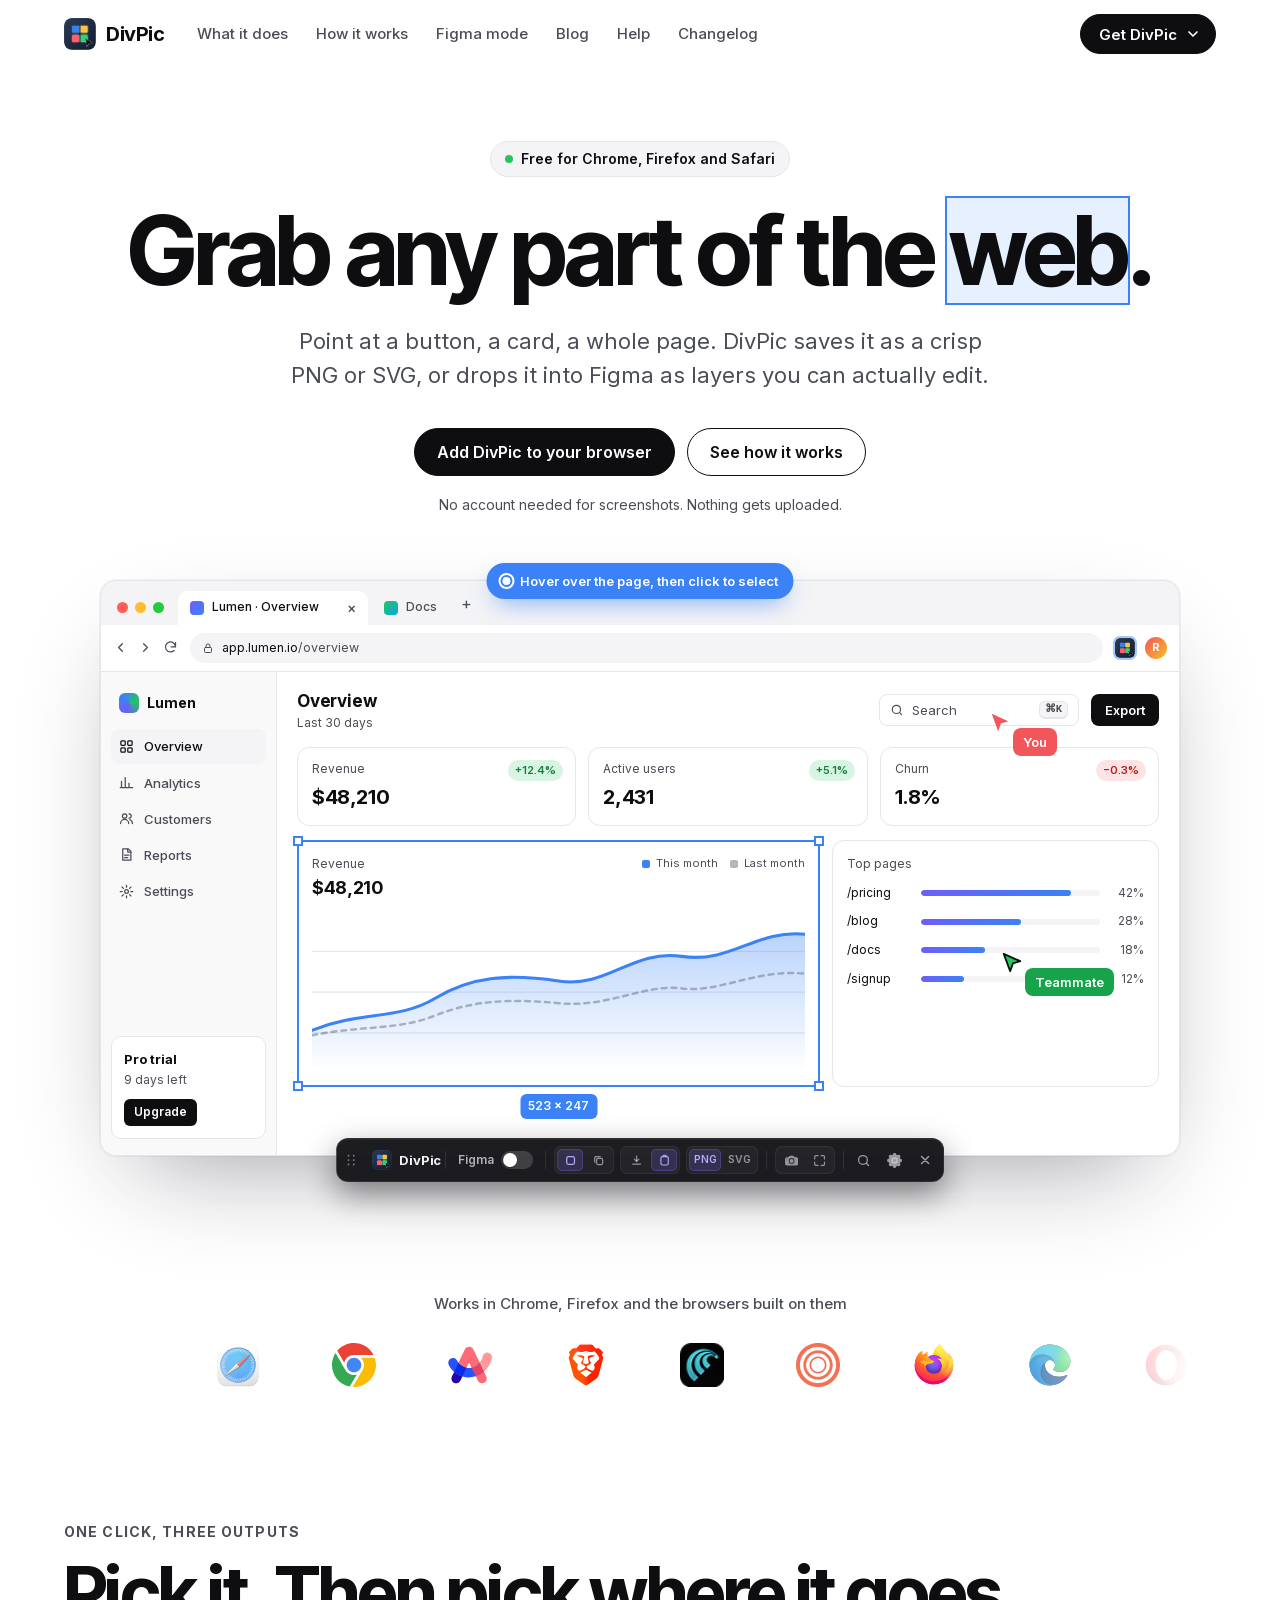
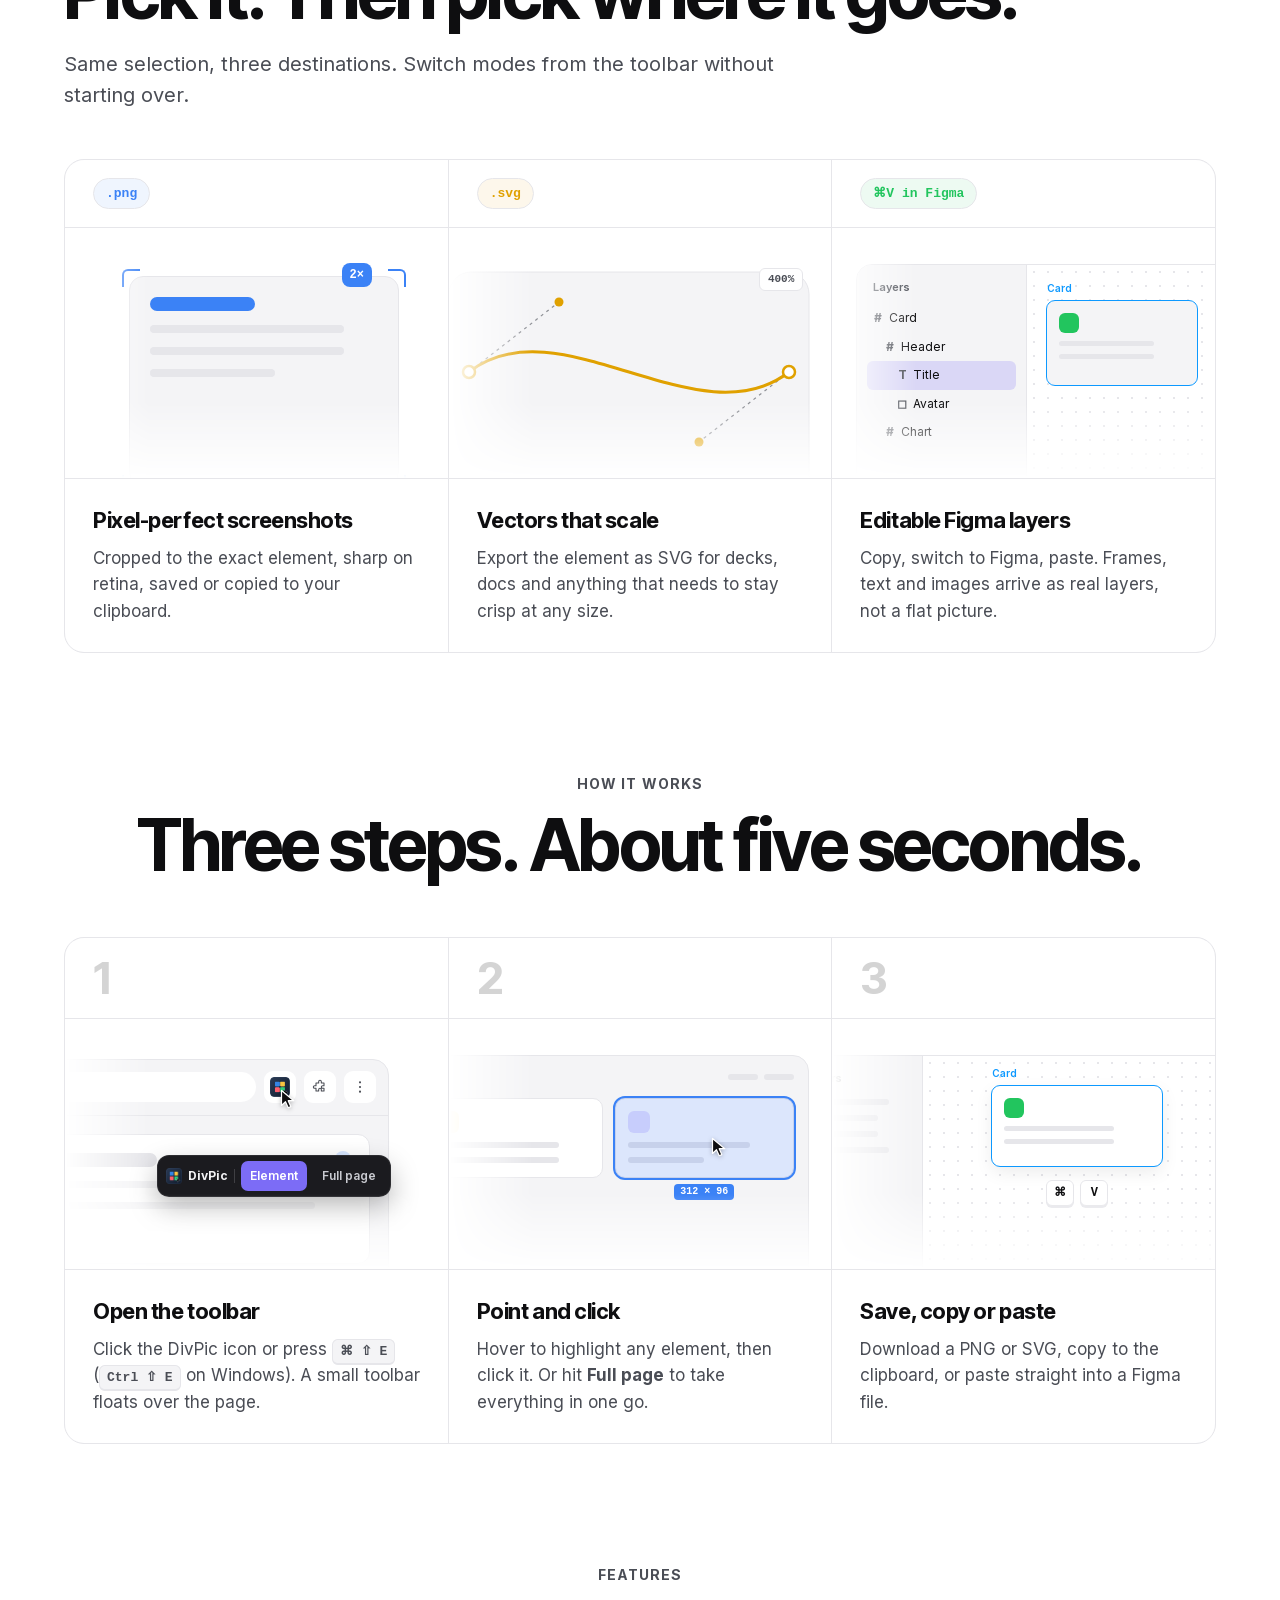
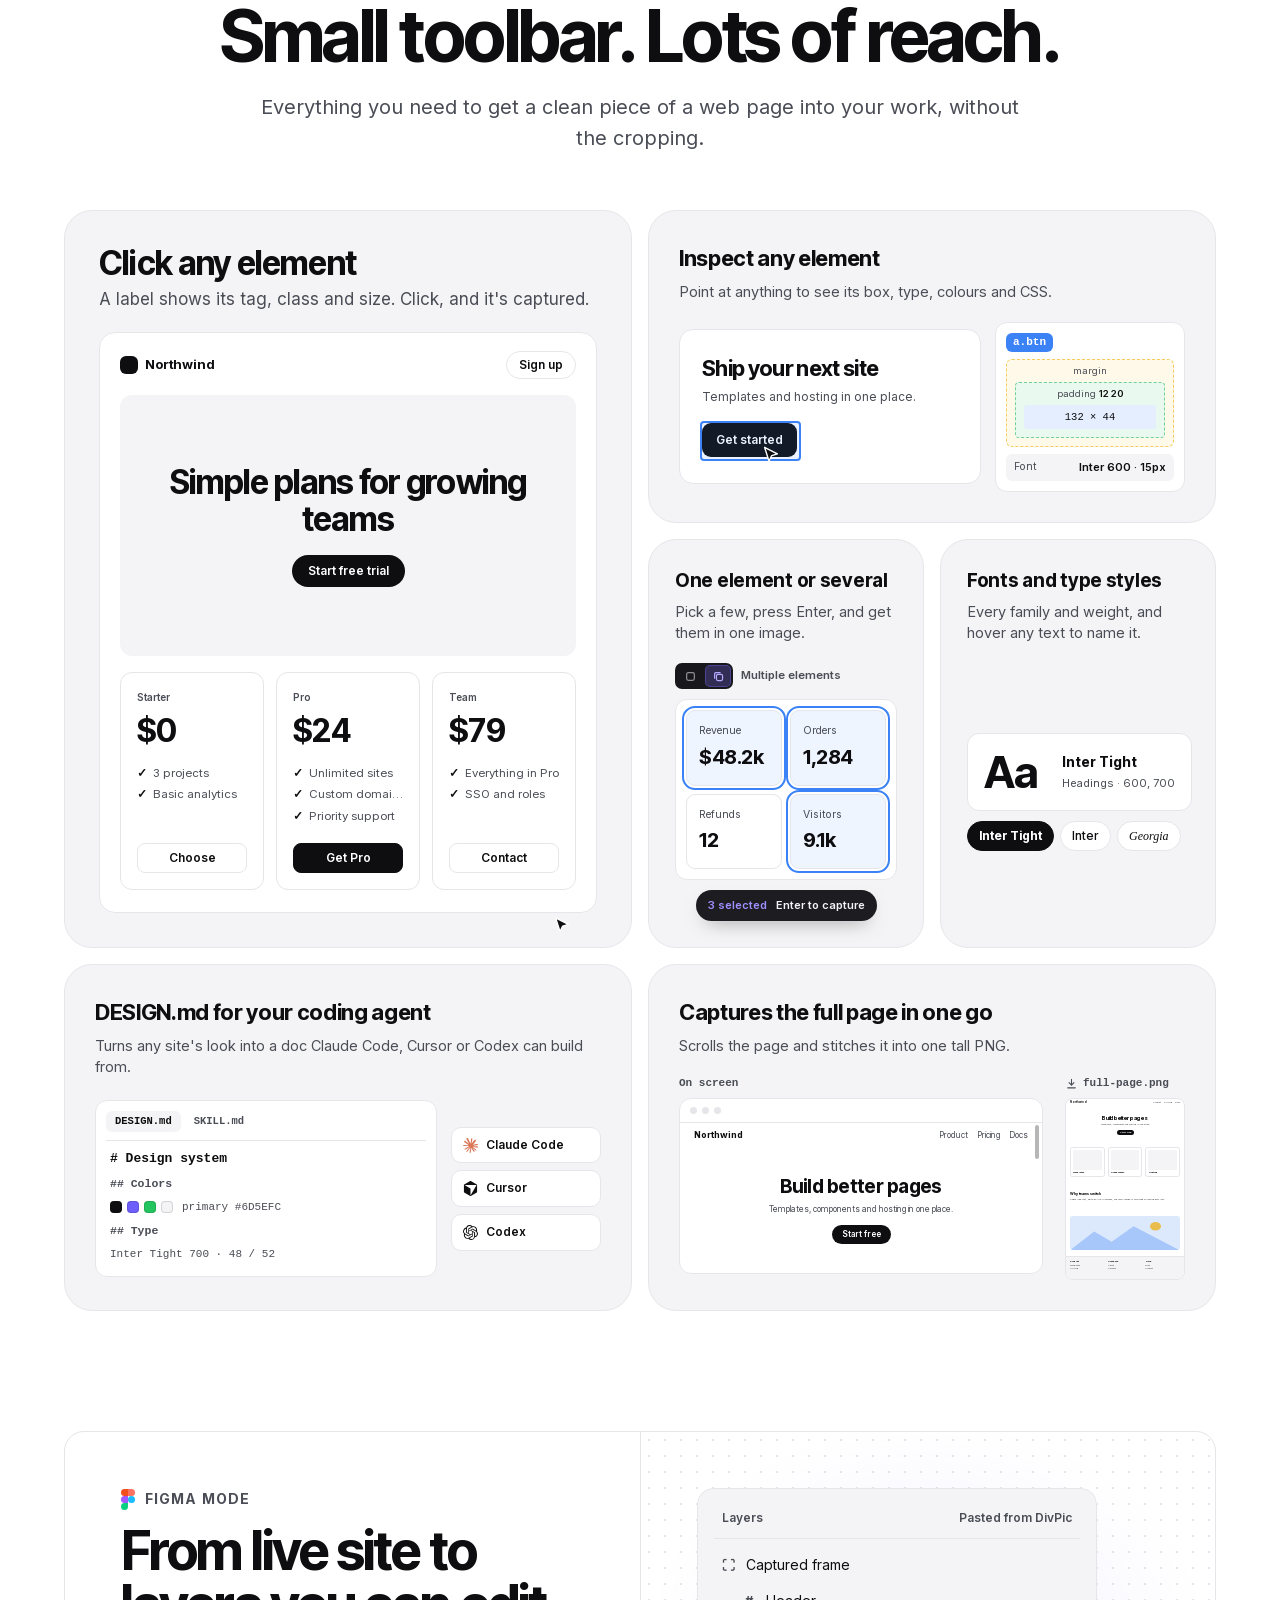
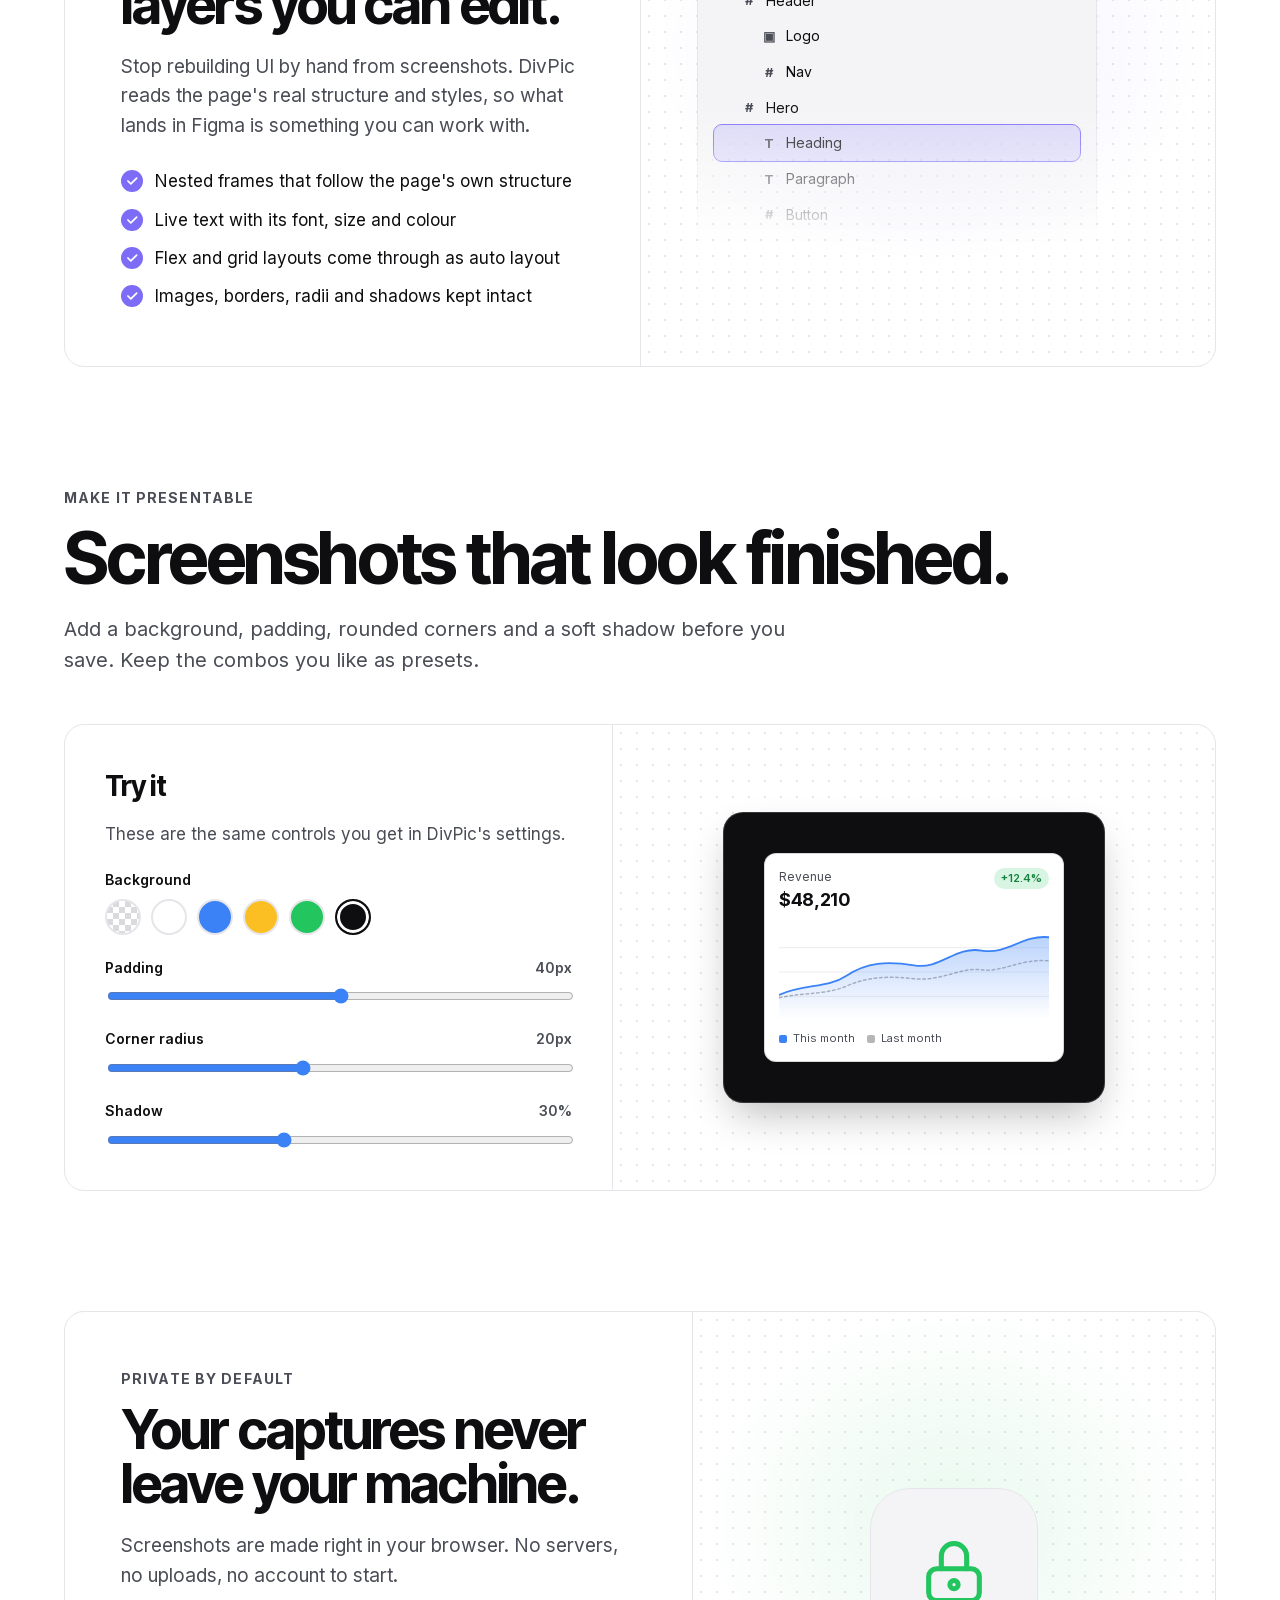
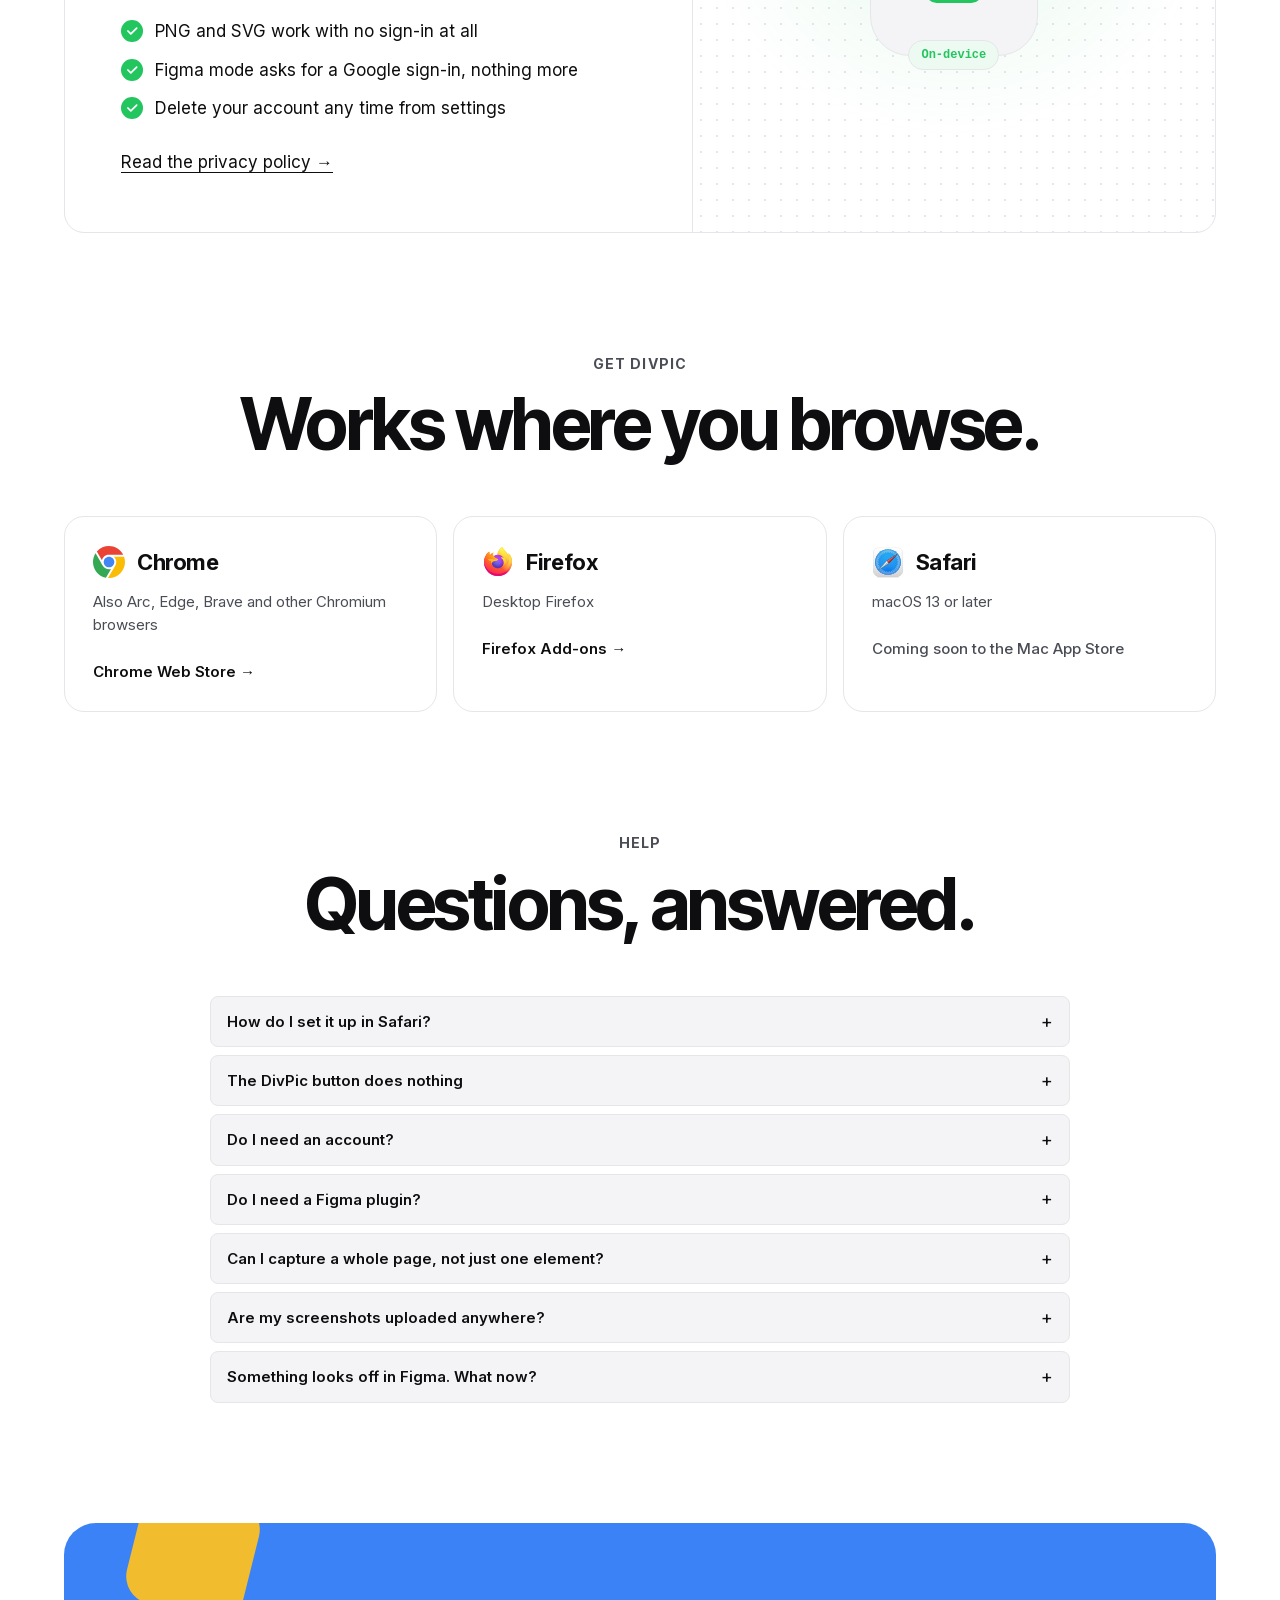
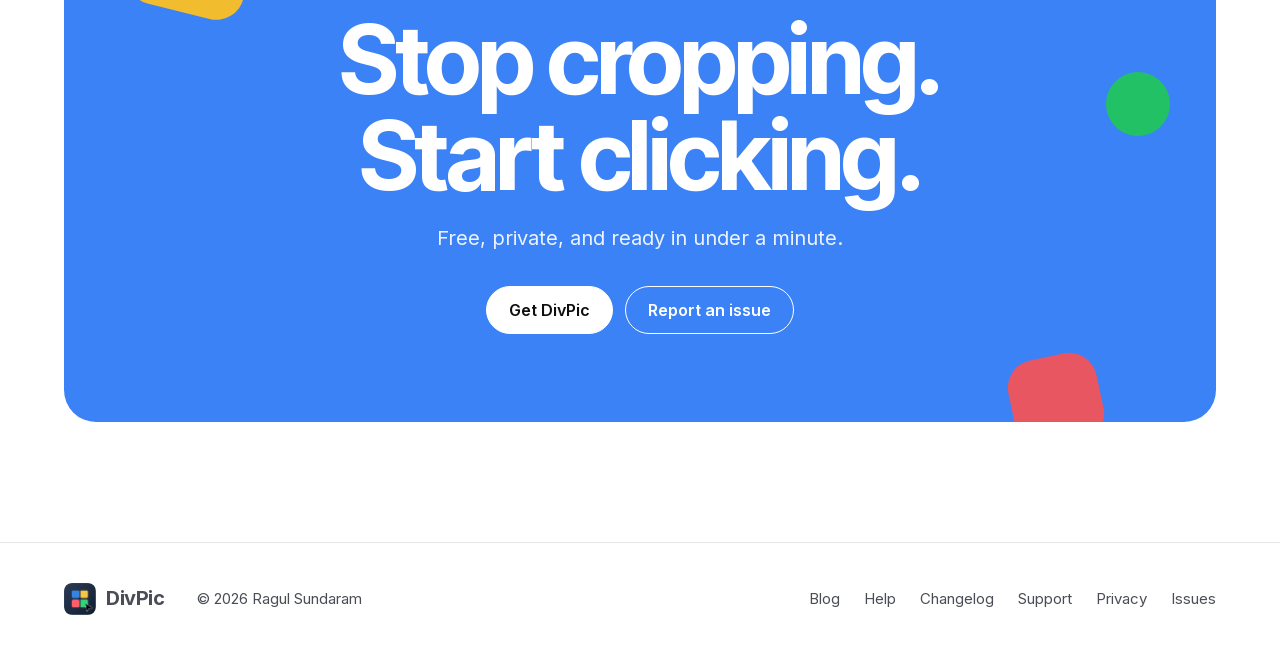
==== commit 9a93c6fc: "Publish 5.0: changelog entry and Inspect features bento" ====
--- a/index.html
+++ b/index.html
@@ -107,8 +107,8 @@
           <button type="button" class="dp-brand" aria-label="DivPic"><img class="dp-logo" alt="" src="icon.png"><span class="dp-name">DivPic</span></button>
           <span class="dp-sep"></span>
           <button type="button" class="dp-figma" role="switch" aria-checked="false"><span class="dp-figma-label">Figma</span><span class="dp-switch"></span></button>
-          <span class="dp-sep"></span>
-          <span class="dp-opts">
+          <span class="dp-sep standard-only"></span>
+          <span class="dp-opts standard-only">
             <span class="seg">
               <button type="button" class="tb on" aria-label="Single element" aria-pressed="true"><svg width="13" height="13" viewBox="0 0 16 16" fill="none" stroke="currentColor" stroke-width="1.5"><rect x="3.25" y="3.25" width="9.5" height="9.5" rx="2.2"/></svg></button>
               <button type="button" class="tb" aria-label="Multiple elements" aria-pressed="false"><svg width="13" height="13" viewBox="0 0 16 16" fill="none" stroke="currentColor" stroke-width="1.5"><rect x="5.5" y="5.5" width="7.5" height="7.5" rx="1.8"/><path d="M10 3.25H4.6A1.35 1.35 0 0 0 3.25 4.6V10" stroke-linecap="round"/></svg></button>
@@ -120,9 +120,16 @@
             <span class="seg seg-text"><button type="button" class="tb on" aria-pressed="true">PNG</button><button type="button" class="tb" aria-pressed="false">SVG</button></span>
           </span>
           <span class="dp-sep"></span>
-          <button type="button" class="dp-btn dp-btn-primary"><svg width="13" height="13" viewBox="0 0 16 16" fill="currentColor"><path d="M10.5 8.5a2.5 2.5 0 1 1-5 0 2.5 2.5 0 0 1 5 0z"/><path d="M2 4a2 2 0 0 0-2 2v6a2 2 0 0 0 2 2h12a2 2 0 0 0 2-2V6a2 2 0 0 0-2-2h-1.172a2 2 0 0 1-1.414-.586l-.828-.828A2 2 0 0 0 9.172 2H6.828a2 2 0 0 0-1.414.586l-.828.828A2 2 0 0 1 3.172 4H2zm.5 2a.5.5 0 1 1 0-1 .5.5 0 0 1 0 1zm9 2.5a3.5 3.5 0 1 1-7 0 3.5 3.5 0 0 1 7 0z"/></svg>Select Element</button>
-          <button type="button" class="dp-btn"><svg width="13" height="13" viewBox="0 0 16 16" fill="none" stroke="currentColor" stroke-width="1.5" stroke-linecap="round" stroke-linejoin="round"><path d="M2 6V3.5A1.5 1.5 0 0 1 3.5 2H6"/><path d="M10 2h2.5A1.5 1.5 0 0 1 14 3.5V6"/><path d="M14 10v2.5a1.5 1.5 0 0 1-1.5 1.5H10"/><path d="M6 14H3.5A1.5 1.5 0 0 1 2 12.5V10"/></svg>Full Page</button>
+          <span class="seg standard-only">
+            <button type="button" class="tb act" data-act="element" aria-label="Select element" data-tip="Select element"><svg width="13" height="13" viewBox="0 0 16 16" fill="currentColor"><path d="M10.5 8.5a2.5 2.5 0 1 1-5 0 2.5 2.5 0 0 1 5 0z"/><path d="M2 4a2 2 0 0 0-2 2v6a2 2 0 0 0 2 2h12a2 2 0 0 0 2-2V6a2 2 0 0 0-2-2h-1.172a2 2 0 0 1-1.414-.586l-.828-.828A2 2 0 0 0 9.172 2H6.828a2 2 0 0 0-1.414.586l-.828.828A2 2 0 0 1 3.172 4H2zm.5 2a.5.5 0 1 1 0-1 .5.5 0 0 1 0 1zm9 2.5a3.5 3.5 0 1 1-7 0 3.5 3.5 0 0 1 7 0z"/></svg></button>
+            <button type="button" class="tb act" data-act="full" aria-label="Full page" data-tip="Full page"><svg width="13" height="13" viewBox="0 0 16 16" fill="none" stroke="currentColor" stroke-width="1.5" stroke-linecap="round" stroke-linejoin="round"><path d="M2 6V3.5A1.5 1.5 0 0 1 3.5 2H6"/><path d="M10 2h2.5A1.5 1.5 0 0 1 14 3.5V6"/><path d="M14 10v2.5a1.5 1.5 0 0 1-1.5 1.5H10"/><path d="M6 14H3.5A1.5 1.5 0 0 1 2 12.5V10"/></svg></button>
+          </span>
+          <span class="figma-only">
+            <button type="button" class="dp-btn dp-btn-primary" data-act="element"><svg width="13" height="13" viewBox="0 0 16 16" fill="currentColor"><path d="M10.5 8.5a2.5 2.5 0 1 1-5 0 2.5 2.5 0 0 1 5 0z"/><path d="M2 4a2 2 0 0 0-2 2v6a2 2 0 0 0 2 2h12a2 2 0 0 0 2-2V6a2 2 0 0 0-2-2h-1.172a2 2 0 0 1-1.414-.586l-.828-.828A2 2 0 0 0 9.172 2H6.828a2 2 0 0 0-1.414.586l-.828.828A2 2 0 0 1 3.172 4H2zm.5 2a.5.5 0 1 1 0-1 .5.5 0 0 1 0 1zm9 2.5a3.5 3.5 0 1 1-7 0 3.5 3.5 0 0 1 7 0z"/></svg>Element</button>
+            <button type="button" class="dp-btn" data-act="full"><svg width="13" height="13" viewBox="0 0 16 16" fill="none" stroke="currentColor" stroke-width="1.5" stroke-linecap="round" stroke-linejoin="round"><path d="M2 6V3.5A1.5 1.5 0 0 1 3.5 2H6"/><path d="M10 2h2.5A1.5 1.5 0 0 1 14 3.5V6"/><path d="M14 10v2.5a1.5 1.5 0 0 1-1.5 1.5H10"/><path d="M6 14H3.5A1.5 1.5 0 0 1 2 12.5V10"/></svg>Full Page</button>
+          </span>
           <span class="dp-sep"></span>
+          <button type="button" class="dp-iconbtn dp-inspect" aria-label="Inspect" aria-pressed="false" data-tip="Inspect"><svg width="15" height="15" viewBox="0 0 24 24" fill="none" stroke="currentColor" stroke-width="2" stroke-linecap="round" stroke-linejoin="round"><circle cx="11" cy="11" r="7"/><path d="m20 20-3.5-3.5"/></svg></button>
           <button type="button" class="dp-iconbtn" aria-label="Settings"><svg viewBox="0 0 16 16" width="15" height="15" fill="currentColor"><path d="M8 4.754a3.246 3.246 0 1 0 0 6.492 3.246 3.246 0 0 0 0-6.492zM5.754 8a2.246 2.246 0 1 1 4.492 0 2.246 2.246 0 0 1-4.492 0z"/><path d="M9.796 1.343c-.527-1.79-3.065-1.79-3.592 0l-.094.319a.873.873 0 0 1-1.255.52l-.292-.16c-1.64-.892-3.433.902-2.54 2.541l.159.292a.873.873 0 0 1-.52 1.255l-.319.094c-1.79.527-1.79 3.065 0 3.592l.319.094a.873.873 0 0 1 .52 1.255l-.16.292c-.892 1.64.901 3.434 2.541 2.54l.292-.159a.873.873 0 0 1 1.255.52l.094.319c.527 1.79 3.065 1.79 3.592 0l.094-.319a.873.873 0 0 1 1.255-.52l.292.16c1.64.893 3.434-.902 2.54-2.541l-.159-.292a.873.873 0 0 1 .52-1.255l.319-.094c1.79-.527 1.79-3.065 0-3.592l-.319-.094a.873.873 0 0 1-.52-1.255l.16-.292c.893-1.64-.902-3.433-2.541-2.54l-.292.159a.873.873 0 0 1-1.255-.52l-.094-.319z"/></svg></button>
           <button type="button" class="dp-iconbtn" aria-label="Close toolbar"><svg viewBox="0 0 16 16" width="14" height="14" fill="none" stroke="currentColor" stroke-width="1.8" stroke-linecap="round"><path d="M4 4l8 8M12 4l-8 8"/></svg></button>
         </div>
@@ -276,46 +283,106 @@
         <h2>Small toolbar. Lots of reach.</h2>
         <p>Everything you need to get a clean piece of a web page into your work, without the cropping.</p>
       </div>
-      <div class="feats">
-        <article class="feat">
-          <span class="fi"><svg viewBox="0 0 24 24"><g class="rays"><path d="M7 2.5V5"/><path d="M2.5 7H5"/><path d="M3.8 3.8l1.8 1.8"/><path d="M11.2 3.6 9.6 5.2"/></g><path class="ptr" d="M9 9l4.6 11.5 1.8-5.1 5.1-1.8z"/></svg></span>
+      <div class="feats bento">
+        <article class="feat big" data-viz="pick">
           <h3>Click any element</h3>
-          <p>Hover to highlight, click to capture. No dragging a crop box around and trying again.</p>
+          <p>A label shows its tag, class and size. Click, and it's captured.</p>
+          <div class="viz viz-pick" aria-hidden="true">
+            <div class="pk-page">
+              <div class="pk-nav"><span class="pk-brand"><i class="pk-logo"></i>Northwind</span><span class="pk-btn">Sign up</span></div>
+              <div class="pk-hero" data-t="section.hero" data-s="1200 × 420"><b>Simple plans for growing teams</b><span class="pk-cta" data-t="a.btn-primary" data-s="168 × 48">Start free trial</span></div>
+              <div class="pk-cards">
+                <div class="pk-card" data-t="div.plan" data-s="368 × 240"><small>Starter</small><b>$0</b><ul><li>3 projects</li><li>Basic analytics</li></ul><span class="pk-choose">Choose</span></div>
+                <div class="pk-card pro" data-t="div.plan.pro" data-s="368 × 240"><small>Pro</small><b>$24</b><ul><li>Unlimited sites</li><li>Custom domains</li><li>Priority support</li></ul><span class="pk-choose">Get Pro</span></div>
+                <div class="pk-card" data-t="div.plan" data-s="368 × 240"><small>Team</small><b>$79</b><ul><li>Everything in Pro</li><li>SSO and roles</li></ul><span class="pk-choose">Contact</span></div>
+              </div>
+              <span class="pk-toast"><svg viewBox="0 0 24 24"><path d="M5 12.5l4.5 4.5L19 7.5"/></svg>Saved as PNG</span>
+            </div>
+            <span class="pk-box"><em><b>div.plan.pro</b><span>368 × 300</span></em><i></i><i></i><i></i><i></i></span>
+            <span class="pk-cursor"><svg viewBox="0 0 24 24"><path d="M5 3l14 7.2-6.2 1.8-3 6z"/></svg></span>
+          </div>
         </article>
-        <article class="feat">
-          <span class="fi"><svg viewBox="0 0 24 24"><path class="c tl" d="M4 9V4h5"/><path class="c tr" d="M15 4h5v5"/><path class="c br" d="M20 15v5h-5"/><path class="c bl" d="M9 20H4v-5"/><path class="scroll" d="M9 10h6M9 14h6"/></svg></span>
-          <h3>Full page in one go</h3>
-          <p>Scrolls and stitches the whole page into one image, including everything below the fold.</p>
+        <article class="feat wide" data-viz="inspect">
+          <h3>Inspect any element</h3>
+          <p>Point at anything to see its box, type, colours and CSS.</p>
+          <div class="viz viz-ins" aria-hidden="true">
+            <div class="in-page">
+              <b class="in-h">Ship your next site</b>
+              <span class="in-sub">Templates and hosting in one place.</span>
+              <span class="in-btn">Get started</span>
+              <span class="in-hl"></span>
+              <span class="pk-cursor"><svg viewBox="0 0 24 24"><path d="M5 3l14 7.2-6.2 1.8-3 6z"/></svg></span>
+            </div>
+            <div class="in-panel">
+              <code class="in-tag">a.btn</code>
+              <div class="in-box"><small>margin</small><div><small>padding <b class="in-p">12 20</b></small><span class="in-c">132 × 44</span></div></div>
+              <div class="in-row"><small>Font</small><span class="in-font">Inter 600 · 15px</span></div>
+            </div>
+          </div>
         </article>
-        <article class="feat">
-          <span class="fi"><svg viewBox="0 0 24 24"><path class="l1" d="M12 3l9 5-9 5-9-5z"/><path class="l2" d="M3 12.5l9 5 9-5"/><path class="l3" d="M3 16.5l9 5 9-5"/></svg></span>
-          <h3>Real Figma layers</h3>
-          <p>Paste frames, live text and images you can edit, with flex and grid kept as auto layout.</p>
+        <article class="feat" data-viz="multi">
+          <h3>One element or several</h3>
+          <p>Pick a few, press Enter, and get them in one image.</p>
+          <div class="viz viz-multi" aria-hidden="true">
+            <div class="mu-mode"><span class="mu-seg"><i class="on"><svg viewBox="0 0 16 16" fill="none" stroke="currentColor" stroke-width="1.5"><rect x="3.25" y="3.25" width="9.5" height="9.5" rx="2.2"/></svg></i><i><svg viewBox="0 0 16 16" fill="none" stroke="currentColor" stroke-width="1.5"><rect x="5.5" y="5.5" width="7.5" height="7.5" rx="1.8"/><path d="M10 3.25H4.6A1.35 1.35 0 0 0 3.25 4.6V10" stroke-linecap="round"/></svg></i></span><small class="mu-label">Single element</small></div>
+            <div class="mu-dash">
+              <div class="mu-kpi"><small>Revenue</small><b>$48.2k</b></div>
+              <div class="mu-kpi"><small>Orders</small><b>1,284</b></div>
+              <div class="mu-kpi"><small>Refunds</small><b>12</b></div>
+              <div class="mu-kpi"><small>Visitors</small><b>9.1k</b></div>
+            </div>
+            <div class="mu-badge"><span class="mu-text">Select an element to capture</span></div>
+          </div>
         </article>
-        <article class="feat">
-          <span class="fi"><svg viewBox="0 0 24 24"><path class="curve" pathLength="1" d="M5 18C8 5 16 19 19 6"/><rect class="a1" x="3" y="16" width="4" height="4" rx="1"/><rect class="a2" x="17" y="4" width="4" height="4" rx="1"/></svg></span>
-          <h3>Crisp SVG export</h3>
-          <p>Vectors for decks and docs that stay sharp at any size, at any zoom.</p>
+        <article class="feat" data-viz="fonts">
+          <h3>Fonts and type styles</h3>
+          <p>Every family and weight, and hover any text to name it.</p>
+          <div class="viz viz-fonts" data-f="tight" aria-hidden="true">
+            <div class="fo-card"><b class="fo-aa">Aa</b><span><b class="fo-name">Inter Tight</b><small class="fo-role">Headings · 600, 700</small></span></div>
+            <div class="fo-chips"><div class="fo-row on" data-f="tight" data-n="Inter Tight" data-r="Headings · 600, 700"><b>Inter Tight</b></div><div class="fo-row" data-f="sans" data-n="Inter" data-r="Body · 400, 500"><b>Inter</b></div><div class="fo-row" data-f="serif" data-n="Georgia" data-r="Quotes · 400 italic"><b>Georgia</b></div></div>
+          </div>
         </article>
-        <article class="feat">
-          <span class="fi"><svg viewBox="0 0 24 24"><rect x="3" y="4" width="18" height="16" rx="3"/><circle class="sun" cx="9" cy="10" r="1.8"/><path class="hill" d="M3.5 18l5.5-5 4 3.5 3-2.5 4.5 4"/></svg></span>
-          <h3>Sharp PNGs</h3>
-          <p>Captured at your screen's full resolution, so text stays crisp on retina displays.</p>
+        <article class="feat wide">
+          <h3>DESIGN.md for your coding agent</h3>
+          <p>Turns any site's look into a doc Claude Code, Cursor or Codex can build from.</p>
+          <div class="viz viz-dmd" aria-hidden="true">
+            <div class="dm-doc">
+              <div class="dm-tabs"><span class="on">DESIGN.md</span><span>SKILL.md</span></div>
+              <div class="dm-line h1"># Design system</div>
+              <div class="dm-line h2">## Colors</div>
+              <div class="dm-line"><i style="--sw:#0e0e10"></i><i style="--sw:#6d5efc"></i><i style="--sw:#22c55e"></i><i style="--sw:#f4f4f6"></i><code>primary #6D5EFC</code></div>
+              <div class="dm-line h2">## Type</div>
+              <div class="dm-line"><code>Inter Tight 700 · 48 / 52</code></div>
+            </div>
+            <div class="dm-agents">
+              <span class="dm-agent claude"><svg viewBox="0 0 24 24"><path d="m4.7144 15.9555 4.7174-2.6471.079-.2307-.079-.1275h-.2307l-.7893-.0486-2.6956-.0729-2.3375-.0971-2.2646-.1214-.5707-.1215-.5343-.7042.0546-.3522.4797-.3218.686.0608 1.5179.1032 2.2767.1578 1.6514.0972 2.4468.255h.3886l.0546-.1579-.1336-.0971-.1032-.0972L6.973 9.8356l-2.55-1.6879-1.3356-.9714-.7225-.4918-.3643-.4614-.1578-1.0078.6557-.7225.8803.0607.2246.0607.8925.686 1.9064 1.4754 2.4893 1.8336.3643.3035.1457-.1032.0182-.0728-.164-.2733-1.3539-2.4467-1.445-2.4893-.6435-1.032-.17-.6194c-.0607-.255-.1032-.4674-.1032-.7285L6.287.1335 6.6997 0l.9957.1336.419.3642.6192 1.4147 1.0018 2.2282 1.5543 3.0296.4553.8985.2429.8318.091.255h.1579v-.1457l.1275-1.706.2368-2.0947.2307-2.6957.0789-.7589.3764-.9107.7468-.4918.5828.2793.4797.686-.0668.4433-.2853 1.8517-.5586 2.9021-.3643 1.9429h.2125l.2429-.2429.9835-1.3053 1.6514-2.0643.7286-.8196.85-.9046.5464-.4311h1.0321l.759 1.1293-.34 1.1657-1.0625 1.3478-.8804 1.1414-1.2628 1.7-.7893 1.36.0729.1093.1882-.0183 2.8535-.607 1.5421-.2794 1.8396-.3157.8318.3886.091.3946-.3278.8075-1.967.4857-2.3072.4614-3.4364.8136-.0425.0304.0486.0607 1.5482.1457.6618.0364h1.621l3.0175.2247.7892.522.4736.6376-.079.4857-1.2142.6193-1.6393-.3886-3.825-.9107-1.3113-.3279h-.1822v.1093l1.0929 1.0686 2.0035 1.8092 2.5075 2.3314.1275.5768-.3218.4554-.34-.0486-2.2039-1.6575-.85-.7468-1.9246-1.621h-.1275v.17l.4432.6496 2.3436 3.5214.1214 1.0807-.17.3521-.6071.2125-.6679-.1214-1.3721-1.9246L14.38 17.959l-1.1414-1.9428-.1397.079-.674 7.2552-.3156.3703-.7286.2793-.6071-.4614-.3218-.7468.3218-1.4753.3886-1.9246.3157-1.53.2853-1.9004.17-.6314-.0121-.0425-.1397.0182-1.4328 1.9672-2.1796 2.9446-1.7243 1.8456-.4128.164-.7164-.3704.0667-.6618.4008-.5889 2.386-3.0357 1.4389-1.882.929-1.0868-.0062-.1579h-.0546l-6.3385 4.1164-1.1293.1457-.4857-.4554.0608-.7467.2307-.2429 1.9064-1.3114Z"/></svg>Claude Code</span>
+              <span class="dm-agent"><svg viewBox="0 0 24 24"><path d="M11.503.131 1.891 5.678a.84.84 0 0 0-.42.726v11.188c0 .3.162.575.42.724l9.609 5.55a1 1 0 0 0 .998 0l9.61-5.55a.84.84 0 0 0 .42-.724V6.404a.84.84 0 0 0-.42-.726L12.497.131a1.01 1.01 0 0 0-.996 0M2.657 6.338h18.55c.263 0 .43.287.297.515L12.23 22.918c-.062.107-.229.064-.229-.06V12.335a.59.59 0 0 0-.295-.51l-9.11-5.257c-.109-.063-.064-.23.061-.23"/></svg>Cursor</span>
+              <span class="dm-agent"><svg viewBox="0 0 24 24"><path d="M22.2819 9.8211a5.9847 5.9847 0 0 0-.5157-4.9108 6.0462 6.0462 0 0 0-6.5098-2.9A6.0651 6.0651 0 0 0 4.9807 4.1818a5.9847 5.9847 0 0 0-3.9977 2.9 6.0462 6.0462 0 0 0 .7427 7.0966 5.98 5.98 0 0 0 .511 4.9107 6.051 6.051 0 0 0 6.5146 2.9001A5.9847 5.9847 0 0 0 13.2599 24a6.0557 6.0557 0 0 0 5.7718-4.2058 5.9894 5.9894 0 0 0 3.9977-2.9001 6.0557 6.0557 0 0 0-.7475-7.0729zm-9.022 12.6081a4.4755 4.4755 0 0 1-2.8764-1.0408l.1419-.0804 4.7783-2.7582a.7948.7948 0 0 0 .3927-.6813v-6.7369l2.02 1.1686a.071.071 0 0 1 .038.052v5.5826a4.504 4.504 0 0 1-4.4945 4.4944zm-9.6607-4.1254a4.4708 4.4708 0 0 1-.5346-3.0137l.142.0852 4.783 2.7582a.7712.7712 0 0 0 .7806 0l5.8428-3.3685v2.3324a.0804.0804 0 0 1-.0332.0615L9.74 19.9502a4.4992 4.4992 0 0 1-6.1408-1.6464zM2.3408 7.8956a4.485 4.485 0 0 1 2.3655-1.9728V11.6a.7664.7664 0 0 0 .3879.6765l5.8144 3.3543-2.0201 1.1685a.0757.0757 0 0 1-.071 0l-4.8303-2.7865A4.504 4.504 0 0 1 2.3408 7.872zm16.5963 3.8558L13.1038 8.364 15.1192 7.2a.0757.0757 0 0 1 .071 0l4.8303 2.7913a4.4944 4.4944 0 0 1-.6765 8.1042v-5.6772a.79.79 0 0 0-.407-.667zm2.0107-3.0231l-.142-.0852-4.7735-2.7818a.7759.7759 0 0 0-.7854 0L9.409 9.2297V6.8974a.0662.0662 0 0 1 .0284-.0615l4.8303-2.7866a4.4992 4.4992 0 0 1 6.6802 4.66zM8.3065 12.863l-2.02-1.1638a.0804.0804 0 0 1-.038-.0567V6.0742a4.4992 4.4992 0 0 1 7.3757-3.4537l-.142.0805L8.704 5.459a.7948.7948 0 0 0-.3927.6813zm1.0976-2.3654l2.602-1.4998 2.6069 1.4998v2.9994l-2.5974 1.4997-2.6067-1.4997Z"/></svg>Codex</span>
+              <span class="dm-toast">Prompt copied</span>
+            </div>
+          </div>
         </article>
-        <article class="feat">
-          <span class="fi"><svg viewBox="0 0 24 24"><rect class="back" x="4" y="4" width="11" height="11" rx="2.5"/><rect class="front" x="9" y="9" width="11" height="11" rx="2.5"/></svg></span>
-          <h3>Copy, don't download</h3>
-          <p>Send a capture straight to the clipboard and paste it into Slack, Notion or a doc.</p>
-        </article>
-        <article class="feat">
-          <span class="fi"><svg viewBox="0 0 24 24"><path d="M4 6h16M4 12h16M4 18h16"/><circle class="k1" cx="8" cy="6" r="2"/><circle class="k2" cx="15" cy="12" r="2"/><circle class="k3" cx="10" cy="18" r="2"/></svg></span>
-          <h3>Presentation styles</h3>
-          <p>Add a background, padding, rounded corners and a shadow, then save the look as a preset.</p>
-        </article>
-        <article class="feat">
-          <span class="fi"><svg viewBox="0 0 24 24"><path class="shackle" d="M8 11V7.5a4 4 0 0 1 8 0V11"/><rect x="5" y="11" width="14" height="10" rx="2.5"/><path d="M12 15v2"/></svg></span>
-          <h3>Private by default</h3>
-          <p>PNGs and SVGs are made in your browser. Nothing gets uploaded to a server.</p>
+        <article class="feat wide">
+          <h3>Captures the full page in one go</h3>
+          <p>Scrolls the page and stitches it into one tall PNG.</p>
+          <div class="viz viz-full" aria-hidden="true">
+            <div class="fp-col">
+              <small class="fp-cap">On screen</small>
+            <div class="fp-win">
+                <div class="fp-bar"><i></i><i></i><i></i></div><span class="fp-thumb"></span>
+                <div class="fp-view">
+                  <div class="fp-doc fp-long"><div class="d-nav"><b>Northwind</b><span>Product</span><span>Pricing</span><span>Docs</span></div><div class="d-hero"><b>Build better pages</b><span>Templates, components and hosting in one place.</span><i>Start free</i></div><div class="d-cards"><div><i></i><b>Templates</b></div><div><i></i><b>Components</b></div><div><i></i><b>Hosting</b></div></div><div class="d-text"><b>Why teams switch</b><span>Pages load fast, edits go live in seconds, and every change is versioned so nothing gets lost.</span></div><div class="d-img"><svg viewBox="0 0 100 40" preserveAspectRatio="none"><circle cx="78" cy="12" r="5"/><path d="M0 40 L22 18 L38 30 L58 12 L100 40Z"/></svg></div><div class="d-foot"><span><b>Product</b>Templates<br>Pricing</span><span><b>Company</b>About<br>Careers</span><span><b>Help</b>Docs<br>Contact</span></div></div>
+                </div>
+              </div>
+            </div>
+            <div class="fp-col">
+              <small class="fp-cap"><svg viewBox="0 0 24 24"><path d="M12 4v11M7.5 10.5 12 15l4.5-4.5M5 20h14"/></svg>full-page.png</small>
+              <div class="fp-shot">
+                <div class="fp-doc"><div class="d-nav"><b>Northwind</b><span>Product</span><span>Pricing</span><span>Docs</span></div><div class="d-hero"><b>Build better pages</b><span>Templates, components and hosting in one place.</span><i>Start free</i></div><div class="d-cards"><div><i></i><b>Templates</b></div><div><i></i><b>Components</b></div><div><i></i><b>Hosting</b></div></div><div class="d-text"><b>Why teams switch</b><span>Pages load fast, edits go live in seconds, and every change is versioned so nothing gets lost.</span></div><div class="d-img"><svg viewBox="0 0 100 40" preserveAspectRatio="none"><circle cx="78" cy="12" r="5"/><path d="M0 40 L22 18 L38 30 L58 12 L100 40Z"/></svg></div><div class="d-foot"><span><b>Product</b>Templates<br>Pricing</span><span><b>Company</b>About<br>Careers</span><span><b>Help</b>Docs<br>Contact</span></div></div>
+                <span class="fp-frame"></span>
+              </div>
+            </div>
+          </div>
         </article>
       </div>
     </div>
@@ -637,16 +704,21 @@
   bar.addEventListener('click', (e) => {
     const btn = e.target.closest('button');
     if (!btn) return;
-    if (btn.classList.contains('tb')) {
+    if (btn.dataset.act === 'element') {
+      stopTour();
+      select(selected === page ? page.querySelector('[data-initial]') : selected, true);
+    } else if (btn.dataset.act === 'full') {
+      stopTour();
+      select(page, true);
+    } else if (btn.classList.contains('tb')) {
       btn.parentElement.querySelectorAll('.tb').forEach((b) => { b.classList.toggle('on', b === btn); b.setAttribute('aria-pressed', b === btn); });
     } else if (btn.classList.contains('dp-figma')) {
-      btn.setAttribute('aria-checked', btn.getAttribute('aria-checked') !== 'true');
-    } else if (btn.classList.contains('dp-btn-primary')) {
-      stopTour();
-      select(selected === page ? page.querySelector('[data-initial]') : selected, true);
-    } else if (btn.classList.contains('dp-btn')) {
-      stopTour();
-      select(page, true);
+      // Figma mode swaps the capture options for labelled Element / Full Page buttons, like the real toolbar.
+      const on = btn.getAttribute('aria-checked') !== 'true';
+      btn.setAttribute('aria-checked', on);
+      bar.classList.toggle('figma', on);
+    } else if (btn.classList.contains('dp-inspect')) {
+      btn.setAttribute('aria-pressed', btn.getAttribute('aria-pressed') !== 'true');
     } else if (btn.classList.contains('dp-brand')) {
       bar.classList.remove('min');
     } else if (btn.getAttribute('aria-label') === 'Close toolbar') {
@@ -704,6 +776,130 @@
     }), { rootMargin: '-45% 0px -45% 0px' });
     feats.forEach((el) => io.observe(el));
   }
+
+  // Bento pictures sit on a still frame and play while their tile is lit (.play):
+  // under the mouse, or crossing the middle of the screen on touch.
+  const reduced = matchMedia('(prefers-reduced-motion: reduce)').matches;
+  const vizSteps = {
+    // Move to an element, show the hover label, click, hold, then the next one.
+    pick(card) {
+      const box = card.querySelector('.viz-pick'), page = box.querySelector('.pk-page'), hl = box.querySelector('.pk-box'), ptr = box.querySelector('.pk-cursor');
+      const tag = hl.querySelector('em b'), size = hl.querySelector('em span');
+      const order = ['.pk-card.pro', '.pk-cta', '.pk-hero'].map((s) => box.querySelector(s));
+      let n = 0, phase = 0;
+      const at = (el) => {
+        const a = box.getBoundingClientRect(), r = el.getBoundingClientRect();
+        return { x: r.left - a.left, y: r.top - a.top, w: r.width, h: r.height };
+      };
+      const point = (r) => { ptr.style.transform = `translate(${r.x + r.w * 0.6}px, ${r.y + r.h * 0.55}px)`; };
+      // Off the page, under its bottom-right corner, where a real pointer would come from.
+      const outside = () => { const r = at(page); ptr.style.transform = `translate(${r.x + r.w - 46}px, ${r.y + r.h + 2}px)`; };
+      const clear = () => { box.classList.remove('picked'); hl.classList.remove('on'); };
+      return {
+        tick() {
+          if (n === order.length) { clear(); outside(); n = 0; phase = 0; return 1300; }
+          const el = order[n], r = at(el);
+          if (phase === 0) { clear(); point(r); phase = 1; return 800; }
+          if (phase === 1) {
+            Object.assign(hl.style, { left: `${r.x}px`, top: `${r.y}px`, width: `${r.w}px`, height: `${r.h}px` });
+            tag.textContent = el.dataset.t; size.textContent = el.dataset.s;
+            hl.classList.toggle('flip', r.y - at(page).y < 90);
+            hl.classList.add('on'); phase = 2; return 1000;
+          }
+          if (phase === 2) { box.classList.add('picked'); phase = 3; return 1800; }
+          n += 1; phase = 0; return 200;
+        },
+        still() { clear(); outside(); n = 0; phase = 0; },
+      };
+    },
+    // Point at the button, then the heading; the panel reads whatever is under the cursor.
+    inspect(card) {
+      const box = card.querySelector('.viz-ins'), page = box.querySelector('.in-page'), hl = box.querySelector('.in-hl'), ptr = box.querySelector('.pk-cursor');
+      const set = (cls, v) => { box.querySelector(cls).textContent = v; };
+      const targets = [
+        { el: page.querySelector('.in-btn'), tag: 'a.btn', p: '12 20', c: '132 × 44', font: 'Inter 600 · 15px' },
+        { el: page.querySelector('.in-h'), tag: 'h2.title', p: '0', c: '320 × 40', font: 'Inter Tight 700 · 32px' },
+      ];
+      let n = 0, phase = 0;
+      const rect = (t) => { const a = page.getBoundingClientRect(), r = t.el.getBoundingClientRect(); return { x: r.left - a.left, y: r.top - a.top, w: r.width, h: r.height }; };
+      const point = (t) => { const r = rect(t); ptr.style.transform = `translate(${r.x + r.w * 0.6}px, ${r.y + r.h * 0.6}px)`; };
+      // The box and the panel follow the pointer: they change only once it has arrived.
+      const frame = (t) => {
+        const r = rect(t);
+        Object.assign(hl.style, { left: `${r.x - 3}px`, top: `${r.y - 3}px`, width: `${r.w + 6}px`, height: `${r.h + 6}px` });
+        set('.in-tag', t.tag); set('.in-p', t.p); set('.in-c', t.c); set('.in-font', t.font);
+      };
+      return {
+        tick() {
+          if (phase === 0) { box.classList.add('swap'); point(targets[n]); phase = 1; return 750; }
+          frame(targets[n]); box.classList.remove('swap');
+          n = (n + 1) % targets.length; phase = 0; return 2400;
+        },
+        still() { box.classList.remove('swap'); point(targets[0]); frame(targets[0]); n = 1; phase = 0; },
+      };
+    },
+    // Single: one click, one PNG. Then Multiple: three picks, Enter, one image.
+    multi(card) {
+      const box = card.querySelector('.viz-multi'), segs = box.querySelectorAll('.mu-seg i'), kpis = box.querySelectorAll('.mu-kpi');
+      const label = box.querySelector('.mu-label'), text = box.querySelector('.mu-text');
+      const mode = (m) => { segs.forEach((s, k) => s.classList.toggle('on', k === m)); label.textContent = m ? 'Multiple elements' : 'Single element'; };
+      const say = (html) => { text.innerHTML = html; };
+      const pick = (ks) => kpis.forEach((k, i) => k.classList.toggle('sel', ks.includes(i)));
+      const beats = [
+        () => { mode(0); box.classList.remove('shot'); pick([]); say('Select an element to capture'); return 700; },
+        () => { pick([0]); say('<b>✓</b> Saved as PNG'); return 1300; },
+        () => { pick([]); mode(1); say('Click elements to select'); return 800; },
+        () => { pick([0]); say('<em>1 selected</em> Enter to capture'); return 550; },
+        () => { pick([0, 1]); say('<em>2 selected</em> Enter to capture'); return 550; },
+        () => { pick([0, 1, 3]); say('<em>3 selected</em> Enter to capture'); return 1200; },
+        () => { box.classList.add('shot'); say('<b>✓</b> Saved as one PNG'); return 1800; },
+      ];
+      let n = 0;
+      return {
+        tick() { const wait = beats[n](); n = (n + 1) % beats.length; return wait; },
+        still() { box.classList.remove('shot'); mode(1); pick([0, 1, 3]); say('<em>3 selected</em> Enter to capture'); n = 0; },
+      };
+    },
+    // Step through the families; the specimen is drawn in each one.
+    fonts(card) {
+      const box = card.querySelector('.viz-fonts'), rows = [...box.querySelectorAll('.fo-row')];
+      let n = 0;
+      const show = (row) => {
+        rows.forEach((r) => r.classList.toggle('on', r === row));
+        box.dataset.f = row.dataset.f;
+        box.querySelector('.fo-name').textContent = row.dataset.n;
+        box.querySelector('.fo-role').textContent = row.dataset.r;
+      };
+      return {
+        tick() {
+          n = (n + 1) % rows.length;
+          const row = rows[n];
+          box.classList.add('swap');
+          setTimeout(() => { show(row); box.classList.remove('swap'); }, 250);
+          return 2000;
+        },
+        still() { box.classList.remove('swap'); n = 0; show(rows[0]); },
+      };
+    },
+  };
+  const bento = [...document.querySelectorAll('.bento .feat')];
+  const play = (card, on) => {
+    if (on === card.vizOn) return;
+    card.vizOn = on;
+    clearTimeout(card.vizTimer);
+    if (!card.viz) return;
+    if (!on || reduced) { card.viz.still(); return; }
+    const tick = () => { card.vizTimer = setTimeout(tick, card.viz.tick()); };
+    tick();
+  };
+  bento.forEach((card) => {
+    if (card.dataset.viz) { card.viz = vizSteps[card.dataset.viz](card); card.viz.still(); }
+    new MutationObserver(() => play(card, card.classList.contains('play'))).observe(card, { attributes: true, attributeFilter: ['class'] });
+  });
+  // Still frames are measured, so measure again once fonts have loaded and when the layout changes.
+  const settle = () => bento.forEach((card) => { if (card.viz && !card.vizOn) card.viz.still(); });
+  addEventListener('load', settle);
+  addEventListener('resize', settle);
 </script>
 <script src="get-menu.js"></script>
 <script src="faq.js"></script>
--- a/site.css
+++ b/site.css
@@ -241,7 +241,7 @@
 .page { position: relative; cursor: default; }
 .sel { position: absolute; border: 2px solid var(--tile-blue); pointer-events: none; z-index: 5; transition: left .25s var(--ease), top .25s var(--ease), width .25s var(--ease), height .25s var(--ease); }
 /* DivPic's own hover highlight (content.js) */
-.hover-box { position: absolute; z-index: 4; pointer-events: none; border: 2px solid #2563eb; background: rgba(37, 99, 235, 0.1); border-radius: 4px; }
+.hover-box { position: absolute; z-index: 4; pointer-events: none; border: 2px solid var(--tile-blue); background: rgba(37, 99, 235, 0.1); border-radius: 4px; }
 .hover-box[hidden] { display: none; }
 .page.app, .page.app * { cursor: url("data:image/svg+xml,%3Csvg%20xmlns%3D%22http%3A%2F%2Fwww.w3.org%2F2000%2Fsvg%22%20width%3D%2264%22%20height%3D%2240%22%20viewBox%3D%220%200%2064%2040%22%3E%3Cpath%20d%3D%22M3%202l18%208-8%202.5L10%2021z%22%20fill%3D%22%237c6cf6%22%20stroke%3D%22%23fff%22%20stroke-width%3D%221.5%22%20stroke-linejoin%3D%22round%22%2F%3E%3Crect%20x%3D%2214%22%20y%3D%2216%22%20width%3D%2236%22%20height%3D%2220%22%20rx%3D%226%22%20fill%3D%22%237c6cf6%22%2F%3E%3Ctext%20x%3D%2232%22%20y%3D%2230%22%20text-anchor%3D%22middle%22%20font-family%3D%22Inter%2C-apple-system%2CSegoe%20UI%2Csans-serif%22%20font-size%3D%2212%22%20font-weight%3D%22700%22%20fill%3D%22%23fff%22%3EYou%3C%2Ftext%3E%3C%2Fsvg%3E") 3 2, default; }
 /* One "You" at a time: the demo cursor steps aside while the real one is in the page */
@@ -317,6 +317,14 @@
 .dp-btn-primary:hover { background: linear-gradient(135deg, #7b6dff 0%, #a77cff 100%); }
 .dp-btn:active, .dp-iconbtn:active { transform: scale(.96); }
 .dp-iconbtn:hover { color: #f3f3f6; background: rgba(255,255,255,0.08); }
+.dp-bar .figma-only { display: none; }
+.dp-bar.figma .standard-only { display: none; }
+.dp-bar.figma .figma-only { display: contents; }
+.dp-inspect[aria-pressed="true"] { color: #b6aaff; background: rgba(125,109,255,0.18); box-shadow: inset 0 0 0 1px rgba(125,109,255,0.3); }
+/* Tooltips under the icon buttons, as in the extension */
+.dp-bar [data-tip] { position: relative; }
+.dp-bar [data-tip]::after { content: attr(data-tip); position: absolute; top: calc(100% + 7px); left: 50%; z-index: 30; padding: 4px 8px; border-radius: 5px; background: #f3f3f6; color: #18181f; font-size: 10.5px; font-weight: 600; white-space: nowrap; box-shadow: 0 4px 12px rgba(0,0,0,0.3); opacity: 0; pointer-events: none; transform: translateX(-50%) translateY(-3px); transition: opacity .15s, transform .15s; }
+.dp-bar [data-tip]:hover::after { opacity: 1; transform: translateX(-50%) translateY(0); }
 .dp-iconbtn.spin svg { transform: rotate(90deg); transition: transform .4s var(--ease); }
 /* Close collapses the bar to its logo; clicking the logo opens it again */
 .dp-bar.min > :not(.dp-grip, .dp-brand) { display: none; }
@@ -473,9 +481,9 @@
 .s2-card b { display: block; width: 22px; height: 22px; border-radius: 6px; background: var(--panel-yellow); }
 .s2-card.c2 b { background: var(--panel-violet); }
 .s2-card span { display: block; width: 80%; height: 6px; margin-top: 9px; border-radius: 3px; background: var(--line); }
-.s2-card::after { content: ''; position: absolute; inset: -3px; border: 2px solid #2563eb; border-radius: 12px; background: rgba(37,99,235,.16); opacity: 0; }
+.s2-card::after { content: ''; position: absolute; inset: -3px; border: 2px solid var(--tile-blue); border-radius: 12px; background: rgba(37,99,235,.16); opacity: 0; }
 .s2-card.c2::after { opacity: 1; }
-.s2-card em { position: absolute; top: 100%; left: 50%; transform: translate(-50%, 7px); padding: 3px 6px; border-radius: 4px; background: #2563eb; color: #fff; font: 600 10px/1 ui-monospace, Menlo, monospace; font-style: normal; white-space: nowrap; }
+.s2-card em { position: absolute; top: 100%; left: 50%; transform: translate(-50%, 7px); padding: 3px 6px; border-radius: 4px; background: var(--tile-blue); color: #fff; font: 600 10px/1 ui-monospace, Menlo, monospace; font-style: normal; white-space: nowrap; }
 .s2 .mcur { left: 262px; top: 118px; }
 
 .s3-win { position: absolute; left: -40px; top: 36px; width: 440px; height: 240px; display: grid; grid-template-columns: 130px 1fr; border-radius: 16px; background: var(--bg); border: 1px solid var(--line); overflow: hidden; }
@@ -560,53 +568,203 @@
   46%, 100% { opacity: 1; transform: none; }
 }
 
-/* Feature grid */
-.feats { display: grid; grid-template-columns: repeat(4, 1fr); gap: 1px; background: var(--line); border: 1px solid var(--line); border-radius: var(--radius-lg); overflow: hidden; }
-.feat { --c: var(--tile-blue); position: relative; padding: 28px; background: var(--bg); overflow: hidden; }
-.feat:nth-child(2), .feat:nth-child(8) { --c: var(--tile-green); }
-.feat:nth-child(3), .feat:nth-child(7) { --c: var(--violet); }
-.feat:nth-child(4) { --c: #e0a100; }
-.feat:nth-child(5) { --c: var(--tile-red); }
+/* Feature bento: separate rounded tiles in mixed sizes, each with a short line and a small looping picture.
+   4 columns: picking 2x2, Inspect wide, multi-select and fonts small, DESIGN.md and full page wide. Pictures only move while .live (on screen). */
+.feats { display: grid; grid-template-columns: repeat(4, 1fr); }
+.feat { --c: var(--tile-blue); position: relative; overflow: hidden; }
 .feat::before { content: ''; position: absolute; inset: 0; background: radial-gradient(280px circle at var(--mx, 50%) var(--my, 0%), color-mix(in srgb, var(--c) 16%, transparent), transparent 70%); opacity: 0; transition: opacity .3s var(--ease); pointer-events: none; }
 .feat.play::before { opacity: 1; }
 .feat > * { position: relative; }
-.feat h3 { font-size: 18px; letter-spacing: -0.01em; }
-.feat p { margin: 8px 0 0; font-size: 15px; color: var(--ink-2); }
-.fi { width: 48px; height: 48px; margin-bottom: 28px; display: grid; place-items: center; border-radius: 12px; border: 1px solid var(--line); background: var(--soft); transition: background .25s var(--ease), border-color .25s var(--ease), color .25s var(--ease), transform .25s var(--ease); }
-.fi svg { width: 24px; height: 24px; fill: none; stroke: currentColor; stroke-width: 1.75; stroke-linecap: round; stroke-linejoin: round; overflow: visible; }
-.fi svg * { transform-box: fill-box; transform-origin: center; transition: transform .35s var(--ease); }
-.feat.play .fi { background: var(--c); border-color: var(--c); color: #fff; transform: translateY(-2px); }
-
-.fi .rays { transform-box: view-box; transform-origin: 9px 9px; }
-.feat.play .fi .rays { animation: f-burst .7s var(--ease); }
-.feat.play .fi .ptr { animation: f-tap .5s var(--ease); }
-.feat.play .fi .tl { transform: translate(-1.5px, -1.5px); }
-.feat.play .fi .tr { transform: translate(1.5px, -1.5px); }
-.feat.play .fi .br { transform: translate(1.5px, 1.5px); }
-.feat.play .fi .bl { transform: translate(-1.5px, 1.5px); }
-.feat.play .fi .scroll { animation: f-scroll .9s var(--ease); }
-.feat.play .fi .l1 { transform: translateY(-2.5px); }
-.feat.play .fi .l3 { transform: translateY(2.5px); }
-.fi .curve { stroke-dasharray: 1; stroke-dashoffset: 0; }
-.feat.play .fi .curve { animation: f-draw .8s var(--ease); }
-.feat.play .fi .a1, .feat.play .fi .a2 { transform: rotate(45deg) scale(.9); }
-.feat.play .fi .sun { transform: translate(1px, -2px) scale(1.2); }
-.feat.play .fi .hill { animation: f-hill .7s var(--ease); }
-.fi .front { fill: var(--soft); transition: transform .35s var(--ease), fill .25s var(--ease); }
-.feat.play .fi .front { fill: var(--c); animation: f-copy .7s var(--ease); }
-.fi .k1, .fi .k2, .fi .k3 { fill: currentColor; }
-.feat.play .fi .k1 { transform: translateX(8px); }
-.feat.play .fi .k2 { transform: translateX(-7px); }
-.feat.play .fi .k3 { transform: translateX(5px); }
-.feat.play .fi .shackle { animation: f-unlock .9s var(--ease); }
-
-@keyframes f-burst { 0% { opacity: 1; transform: scale(1); } 35% { opacity: 0; transform: scale(1.6); } 36% { opacity: 0; transform: scale(.5); } 100% { opacity: 1; transform: scale(1); } }
-@keyframes f-tap { 0%, 100% { transform: none; } 40% { transform: translate(-1.5px, -1.5px) scale(.9); } }
-@keyframes f-scroll { 0%, 100% { transform: none; opacity: 1; } 45% { transform: translateY(-4px); opacity: 0; } 55% { transform: translateY(4px); opacity: 0; } }
-@keyframes f-draw { from { stroke-dashoffset: 1; } to { stroke-dashoffset: 0; } }
-@keyframes f-hill { 0%, 100% { transform: none; } 50% { transform: translateY(1.5px); } }
-@keyframes f-copy { 0%, 100% { transform: none; } 50% { transform: translate(-5px, -5px); } }
-@keyframes f-unlock { 0%, 100% { transform: none; } 35%, 65% { transform: translateY(-3px); } }
+.feat p { color: var(--ink-2); }
+.feats.bento { grid-auto-flow: dense; gap: 16px; }
+.bento .feat { display: flex; flex-direction: column; padding: 26px; background: var(--soft); border: 1px solid var(--line); border-radius: 28px; transition: transform .35s var(--ease), box-shadow .35s var(--ease); }
+.bento .feat.play { transform: translateY(-3px); border-color: color-mix(in srgb, var(--ink) 16%, var(--line)); box-shadow: 0 18px 40px -24px rgba(0, 0, 0, .35); }
+/* Pointer spotlight, neutral: soft grey on light, soft white on dark */
+.bento .feat::before { background: radial-gradient(320px circle at var(--mx, 50%) var(--my, 0%), color-mix(in srgb, var(--ink) 7%, transparent), transparent 70%); }
+.bento .big { grid-column: span 2; grid-row: span 2; padding: 34px; }
+.bento .wide { grid-column: span 2; padding: 30px; }
+.bento .feat h3 { font-size: 19px; letter-spacing: -0.015em; }
+.bento .feat p { margin: 6px 0 0; font-size: 14.5px; line-height: 1.45; }
+.bento .big h3 { font-size: clamp(26px, 2.6vw, 34px); letter-spacing: -0.025em; line-height: 1.1; }
+.bento .big p { font-size: 17px; }
+.bento .wide h3 { font-size: 22px; }
+.viz { flex: 1; display: grid; align-content: center; padding-top: 20px; pointer-events: none; font-size: 12.5px; }
+/* Pictures rest on their finished frame and only move while the tile is lit (.play) */
+.feat:not(.play) .viz *, .feat:not(.play) .viz *::after { animation: none !important; }
+.pk-page, .fp-win, .fp-shot, .in-page, .in-panel, .mu-dash, .mu-kpi, .fo-card, .fo-row, .dm-doc { background: var(--bg); border: 1px solid var(--line); }
+
+/* Pick: the cursor hovers, a label names the element, a click selects it */
+.viz-pick { align-content: stretch; }
+.pk-page { position: relative; display: grid; grid-template-rows: auto 1.2fr 1fr; gap: 16px; padding: 18px 20px 22px; border-radius: 16px; font-size: 12px; line-height: 1.35; }
+.pk-nav { display: flex; align-items: center; justify-content: space-between; }
+.pk-brand { display: flex; align-items: center; gap: 7px; font-weight: 700; font-size: 13px; letter-spacing: -0.01em; }
+.pk-logo { width: 18px; height: 18px; border-radius: 6px; background: var(--ink); }
+.pk-btn { padding: 5px 12px; border-radius: 999px; border: 1px solid var(--line); font-weight: 600; white-space: nowrap; }
+.pk-hero { display: grid; align-content: center; justify-items: center; gap: 18px; padding: 40px 16px; border-radius: 12px; text-align: center; background: var(--soft); }
+.pk-hero b { max-width: 13em; font-family: "Inter Tight", "Inter", sans-serif; font-size: clamp(22px, 2.6vw, 34px); letter-spacing: -0.03em; line-height: 1.1; }
+.pk-cta { padding: 8px 16px; border-radius: 999px; background: var(--ink); color: var(--bg); font-weight: 600; }
+.pk-cards { display: grid; grid-template-columns: repeat(3, minmax(0, 1fr)); gap: 12px; }
+.pk-card { display: flex; flex-direction: column; gap: 4px; padding: 18px 16px 16px; border-radius: 12px; border: 1px solid var(--line); min-width: 0; }
+.pk-card small { color: var(--ink-2); font-weight: 600; }
+.pk-card b { font-family: "Inter Tight", "Inter", sans-serif; font-size: 32px; letter-spacing: -0.02em; }
+.pk-card ul { display: grid; gap: 6px; margin: 10px 0 14px; padding: 0; list-style: none; color: var(--ink-2); font-size: 11.5px; }
+.pk-card li { white-space: nowrap; overflow: hidden; text-overflow: ellipsis; }
+.pk-card li::before { content: "✓"; margin-right: 6px; color: var(--ink); font-weight: 700; }
+.pk-choose { margin-top: auto; padding: 6px; border-radius: 8px; border: 1px solid var(--line); text-align: center; font-weight: 600; white-space: nowrap; overflow: hidden; text-overflow: ellipsis; }
+.pk-card.pro .pk-choose { background: var(--ink); border-color: var(--ink); color: var(--bg); }
+.pk-box { position: absolute; left: 0; top: 0; width: 0; height: 0; border: 2px solid var(--tile-blue); border-radius: 4px; background: color-mix(in srgb, var(--tile-blue) 10%, transparent); opacity: 0; transition: opacity .2s var(--ease), background .25s var(--ease); }
+.pk-box.on { opacity: 1; }
+.pk-box em { position: absolute; left: -2px; bottom: calc(100% + 6px); display: flex; gap: 8px; padding: 3px 8px; border-radius: 6px; background: var(--tile-blue); color: #fff; font: 600 11px/1.4 var(--font-mono); font-style: normal; white-space: nowrap; }
+.pk-box em span { opacity: .75; }
+/* No room above (the hero under the nav): the label sits inside the box, top-left */
+.pk-box.flip em { bottom: auto; top: 6px; left: 6px; }
+.pk-box > i { position: absolute; width: 9px; height: 9px; background: #fff; border: 2px solid var(--tile-blue); opacity: 0; transition: opacity .2s var(--ease); }
+.pk-box > i:nth-of-type(1) { left: -5.5px; top: -5.5px; } .pk-box > i:nth-of-type(2) { right: -5.5px; top: -5.5px; }
+.pk-box > i:nth-of-type(3) { left: -5.5px; bottom: -5.5px; } .pk-box > i:nth-of-type(4) { right: -5.5px; bottom: -5.5px; }
+.picked .pk-box { background: transparent; }
+.picked .pk-box > i { opacity: 1; }
+.pk-cursor { position: absolute; left: 0; top: 0; width: 22px; height: 22px; transform: translate(70%, 60%); transition: transform .7s var(--ease); }
+.pk-cursor svg { width: 22px; height: 22px; display: block; }
+.pk-cursor path { fill: var(--ink); stroke: var(--bg); stroke-width: 1.5; stroke-linejoin: round; }
+.picked .pk-cursor svg { animation: pk-press .3s var(--ease); }
+.pk-toast { position: absolute; left: 50%; top: 14px; z-index: 2; display: flex; align-items: center; gap: 6px; padding: 7px 13px; border-radius: 999px; background: var(--ink); color: var(--bg); font-size: 12px; font-weight: 600; white-space: nowrap; box-shadow: 0 10px 24px -10px rgba(0, 0, 0, .5); opacity: 0; transform: translate(-50%, -8px); transition: opacity .3s var(--ease), transform .3s var(--ease); }
+.pk-toast svg { width: 14px; height: 14px; fill: none; stroke: var(--tile-green); stroke-width: 2.5; stroke-linecap: round; stroke-linejoin: round; }
+.picked .pk-toast { opacity: 1; transform: translateX(-50%); }
+
+/* Full page: the window scrolls a screen at a time, each screen lands in one tall image */
+.viz-full { grid-template-columns: minmax(0, 1fr) 120px; align-items: start; gap: 22px; }
+.fp-col { display: grid; gap: 8px; min-width: 0; }
+.fp-cap { display: flex; align-items: center; gap: 5px; color: var(--ink-2); font: 600 11px/1.3 var(--font-mono); white-space: nowrap; }
+.fp-cap svg { width: 13px; height: 13px; fill: none; stroke: currentColor; stroke-width: 2; stroke-linecap: round; stroke-linejoin: round; }
+.fp-win { position: relative; border-radius: 12px; overflow: hidden; }
+.fp-thumb { position: absolute; right: 3px; top: 26px; z-index: 1; width: 4px; height: 34px; border-radius: 2px; background: color-mix(in srgb, var(--ink) 30%, transparent); animation: fp-thumb 8s var(--ease) infinite; }
+.fp-bar { display: flex; gap: 5px; padding: 8px 10px; border-bottom: 1px solid var(--line); }
+.fp-bar i { width: 7px; height: 7px; border-radius: 50%; background: var(--line); }
+.fp-view { position: relative; height: 150px; overflow: hidden; }
+.fp-view::after { content: ''; position: absolute; inset: 0; background: color-mix(in srgb, var(--c) 16%, transparent); box-shadow: inset 0 0 0 2px var(--c); opacity: 0; animation: fp-flash 8s var(--ease) infinite; }
+.fp-doc { --k: 1; display: grid; grid-template-rows: calc(var(--k) * 24px) calc(var(--k) * 126px) calc(var(--k) * 120px) calc(var(--k) * 110px) calc(var(--k) * 130px) calc(var(--k) * 90px); padding: 0 calc(var(--k) * 14px); font-size: calc(var(--k) * 8px); line-height: 1.35; overflow: hidden; }
+.fp-long { animation: fp-scroll 8s var(--ease) infinite; }
+.fp-doc b { font-weight: 700; }
+.d-nav { display: flex; align-items: center; gap: calc(var(--k) * 9px); color: var(--ink-2); }
+.d-nav b { margin-right: auto; color: var(--ink); font-size: calc(var(--k) * 9px); }
+.d-hero { display: grid; align-content: center; justify-items: center; gap: calc(var(--k) * 6px); text-align: center; }
+.d-hero b { font-family: "Inter Tight", "Inter", sans-serif; font-size: calc(var(--k) * 19px); letter-spacing: -0.03em; line-height: 1.1; }
+.d-hero span { color: var(--ink-2); }
+.d-hero i { margin-top: calc(var(--k) * 4px); padding: calc(var(--k) * 4px) calc(var(--k) * 10px); border-radius: 999px; background: var(--ink); color: var(--bg); font-style: normal; font-weight: 600; }
+.d-cards { display: grid; grid-template-columns: repeat(3, 1fr); gap: calc(var(--k) * 10px); padding: calc(var(--k) * 10px) 0; }
+.d-cards div { display: grid; grid-template-rows: 1fr auto; gap: calc(var(--k) * 5px); padding: calc(var(--k) * 6px); border-radius: calc(var(--k) * 8px); border: 1px solid var(--line); }
+.d-cards i { border-radius: calc(var(--k) * 5px); background: var(--soft); }
+.d-text { display: grid; align-content: center; gap: calc(var(--k) * 5px); }
+.d-text b { font-family: "Inter Tight", "Inter", sans-serif; font-size: calc(var(--k) * 12px); }
+.d-text span { color: var(--ink-2); }
+.d-img { margin: calc(var(--k) * 8px) 0; border-radius: calc(var(--k) * 10px); overflow: hidden; background: color-mix(in srgb, var(--c) 18%, var(--bg)); }
+.d-img svg { display: block; width: 100%; height: 100%; }
+.d-img circle { fill: color-mix(in srgb, #e0a100 70%, var(--bg)); }
+.d-img path { fill: color-mix(in srgb, var(--c) 45%, var(--bg)); }
+.d-foot { display: grid; grid-template-columns: repeat(3, 1fr); align-content: start; gap: calc(var(--k) * 8px); margin: calc(var(--k) * 12px) calc(var(--k) * -14px) 0; padding: calc(var(--k) * 12px) calc(var(--k) * 14px); background: var(--soft); border-top: 1px solid var(--line); color: var(--ink-2); }
+.d-foot b { display: block; color: var(--ink); }
+.fp-shot { position: relative; border-radius: 8px; overflow: hidden; }
+.fp-shot .fp-doc { --k: .3; animation: fp-stitch 8s var(--ease) infinite; }
+.fp-frame { position: absolute; left: 0; right: 0; top: 0; height: 45px; border: 2px solid var(--tile-blue); border-radius: 3px; background: color-mix(in srgb, var(--tile-blue) 10%, transparent); opacity: 0; animation: fp-frame 8s var(--ease) infinite; }
+
+/* Inspect: the cursor moves between elements and the panel reads each one */
+.viz-ins { grid-template-columns: minmax(0, 1fr) 190px; align-items: center; gap: 14px; }
+.in-page { position: relative; display: grid; justify-items: start; gap: 8px; padding: 26px 22px; border-radius: 14px; }
+.in-h { font-family: "Inter Tight", "Inter", sans-serif; font-size: 22px; letter-spacing: -0.03em; line-height: 1.1; }
+.in-sub { color: var(--ink-2); font-size: 12px; }
+.in-btn { margin-top: 8px; padding: 8px 14px; border-radius: 9px; background: var(--ink); color: var(--bg); font-size: 12px; font-weight: 600; white-space: nowrap; }
+.in-hl { position: absolute; left: 0; top: 0; width: 0; height: 0; border: 2px solid var(--tile-blue); border-radius: 4px; background: color-mix(in srgb, var(--tile-blue) 10%, transparent); transition: opacity .2s var(--ease); }
+.viz-ins.swap .in-hl { opacity: 0; }
+.in-panel { display: grid; gap: 7px; padding: 10px; border-radius: 12px; font-size: 11px; }
+.in-tag { justify-self: start; padding: 2px 7px; border-radius: 6px; background: var(--tile-blue); color: #fff; font: 600 11px/1.4 var(--font-mono); }
+.in-box { display: grid; gap: 3px; padding: 4px 8px 8px; border-radius: 6px; border: 1px dashed color-mix(in srgb, var(--tile-yellow) 70%, var(--line)); background: color-mix(in srgb, var(--tile-yellow) 10%, var(--bg)); text-align: center; }
+.in-box > div { display: grid; gap: 3px; padding: 4px 8px 8px; border-radius: 4px; border: 1px dashed color-mix(in srgb, var(--tile-green) 60%, var(--line)); background: color-mix(in srgb, var(--tile-green) 10%, var(--bg)); }
+.in-box small { color: var(--ink-2); font-size: 9.5px; }
+.in-box b { color: var(--ink); font-weight: 600; }
+.in-c { padding: 4px; border-radius: 3px; background: color-mix(in srgb, var(--tile-blue) 14%, var(--bg)); font-family: var(--font-mono); font-size: 10.5px; }
+.in-row { display: flex; align-items: center; justify-content: space-between; gap: 8px; padding: 5px 8px; border-radius: 6px; background: var(--soft); white-space: nowrap; }
+.in-row small { color: var(--ink-2); font-size: 10.5px; }
+.in-row > span { display: flex; align-items: center; gap: 5px; overflow: hidden; text-overflow: ellipsis; font-weight: 600; }
+.in-tag, .in-p, .in-c, .in-font, .in-bg { transition: opacity .2s var(--ease); }
+.viz-ins.swap :is(.in-tag, .in-p, .in-c, .in-font) { opacity: 0; }
+
+/* Multi: one pick saves at once; in Multiple, picks pile up and Enter saves them together */
+.viz-multi { gap: 10px; }
+.mu-mode { display: flex; align-items: center; gap: 8px; }
+.mu-seg { display: inline-flex; gap: 2px; padding: 2px; border-radius: 7px; background: #18181c; box-shadow: 0 0 0 1px rgba(255, 255, 255, .1); }
+.mu-seg i { display: grid; place-items: center; width: 26px; height: 22px; border-radius: 5px; color: rgba(243, 243, 246, .55); transition: background .25s var(--ease), color .25s var(--ease); }
+.mu-seg i.on { background: rgba(125, 109, 255, .25); color: #b6aaff; box-shadow: inset 0 0 0 1px rgba(125, 109, 255, .35); }
+.mu-seg svg { width: 13px; height: 13px; }
+.mu-label { color: var(--ink-2); font-size: 11.5px; font-weight: 600; }
+.mu-dash { display: grid; grid-template-columns: 1fr 1fr; gap: 8px; padding: 10px; border-radius: 12px; transition: box-shadow .3s var(--ease); }
+.mu-kpi { position: relative; display: grid; gap: 2px; padding: 12px; border-radius: 9px; outline: 2px solid transparent; outline-offset: 2px; transition: outline-color .2s var(--ease), background .2s var(--ease); }
+.mu-kpi small { color: var(--ink-2); font-size: 10.5px; }
+.mu-kpi b { font-family: "Inter Tight", "Inter", sans-serif; font-size: 20px; letter-spacing: -0.02em; }
+.mu-kpi.sel { outline-color: var(--tile-blue); background: color-mix(in srgb, var(--tile-blue) 8%, var(--bg)); }
+.viz-multi.shot .mu-dash { animation: mu-flash .6s var(--ease); }
+.mu-badge { justify-self: center; padding: 7px 12px; border-radius: 999px; background: rgba(20, 20, 24, .96); color: #f3f3f6; font-size: 11px; font-weight: 600; white-space: nowrap; box-shadow: 0 0 0 1px rgba(255, 255, 255, .1), 0 8px 20px -10px rgba(0, 0, 0, .5); }
+.mu-badge em { margin-right: 6px; color: #9d90ff; font-style: normal; }
+.mu-badge b { color: #4ade80; }
+
+/* Fonts: each family in turn, shown in its own face */
+.viz-fonts { gap: 10px; }
+.fo-card { display: flex; align-items: center; gap: 14px; padding: 16px; border-radius: 12px; }
+.fo-aa { width: 64px; font-size: 44px; line-height: 1; letter-spacing: -0.02em; transition: font-family 0s, opacity .25s var(--ease); }
+.fo-card > span { display: grid; gap: 2px; min-width: 0; }
+.fo-name { font-size: 14px; white-space: nowrap; overflow: hidden; text-overflow: ellipsis; }
+.fo-role { color: var(--ink-2); font-size: 11px; white-space: nowrap; }
+.fo-chips { display: flex; flex-wrap: wrap; gap: 6px; }
+.fo-row { padding: 5px 11px; border-radius: 999px; font-size: 12px; transition: background .3s var(--ease), color .3s var(--ease), border-color .3s var(--ease); }
+.fo-row.on { background: var(--ink); border-color: var(--ink); color: var(--bg); }
+.fo-row[data-f="tight"] b, .viz-fonts[data-f="tight"] .fo-card b { font-family: "Inter Tight", "Inter", sans-serif; font-weight: 700; }
+.fo-row[data-f="sans"] b, .viz-fonts[data-f="sans"] .fo-card b { font-family: "Inter", sans-serif; font-weight: 500; }
+.fo-row[data-f="serif"] b, .viz-fonts[data-f="serif"] .fo-card b { font-family: Georgia, "Times New Roman", serif; font-weight: 400; font-style: italic; }
+.viz-fonts.swap .fo-aa { opacity: 0; }
+
+/* DESIGN.md: the doc writes itself, then it goes to an agent */
+.viz-dmd { grid-template-columns: minmax(0, 1fr) 150px; align-items: center; gap: 14px; }
+.dm-doc { display: grid; gap: 6px; padding: 10px 14px 14px; border-radius: 12px; font-size: 11.5px; }
+.dm-tabs { display: flex; gap: 4px; margin: 0 -4px 4px; padding-bottom: 8px; border-bottom: 1px solid var(--line); }
+.dm-tabs span { padding: 3px 9px; border-radius: 6px; color: var(--ink-2); font: 600 10.5px/1.4 var(--font-mono); }
+.dm-tabs .on { background: var(--soft); color: var(--ink); }
+.dm-line { display: flex; align-items: center; gap: 5px; min-height: 16px; white-space: nowrap; overflow: hidden; animation: dm-write 8s var(--ease) infinite; }
+.dm-line code { color: var(--ink-2); font: 11px/1.3 var(--font-mono); overflow: hidden; text-overflow: ellipsis; }
+.dm-line i { width: 12px; height: 12px; flex: none; border-radius: 4px; background: var(--sw); box-shadow: inset 0 0 0 1px color-mix(in srgb, var(--ink) 14%, transparent); }
+.dm-line i:last-of-type { margin-right: 4px; }
+.dm-line.h1 { font: 700 13px/1.3 var(--font-mono); }
+.dm-line.h2 { margin-top: 3px; color: var(--ink-2); font: 700 11.5px/1.3 var(--font-mono); }
+.dm-line:nth-child(3) { animation-delay: .25s; } .dm-line:nth-child(4) { animation-delay: .5s; } .dm-line:nth-child(5) { animation-delay: .75s; }
+.dm-line:nth-child(6) { animation-delay: 1s; } .dm-line:nth-child(7) { animation-delay: 1.25s; } .dm-line:nth-child(8) { animation-delay: 1.5s; }
+.dm-agents { position: relative; display: grid; gap: 7px; }
+.dm-agent { display: flex; align-items: center; gap: 8px; padding: 8px 11px; border-radius: 10px; background: var(--bg); border: 1px solid var(--line); font-size: 12px; font-weight: 600; white-space: nowrap; }
+.dm-agent svg { width: 15px; height: 15px; flex: none; fill: currentColor; }
+.dm-agent.claude svg { fill: #d97757; }
+.dm-agent.claude { animation: dm-press 8s var(--ease) infinite; }
+.dm-toast { position: absolute; left: 50%; top: calc(100% + 10px); padding: 5px 11px; border-radius: 999px; background: var(--ink); color: var(--bg); font-size: 11px; font-weight: 600; white-space: nowrap; transform: translateX(-50%); opacity: 0; animation: dm-toast 8s var(--ease) infinite; }
+
+@keyframes dm-write { 0%, 2% { opacity: 0; transform: translateX(-6px); } 10%, 94% { opacity: 1; transform: none; } 100% { opacity: 0; } }
+@keyframes dm-press {
+  0%, 50% { transform: none; border-color: var(--line); box-shadow: none; }
+  54% { transform: scale(.95); border-color: var(--ink); }
+  58%, 90% { transform: none; border-color: var(--ink); box-shadow: 0 0 0 3px color-mix(in srgb, var(--ink) 12%, transparent); }
+  96%, 100% { transform: none; border-color: var(--line); box-shadow: none; }
+}
+@keyframes dm-toast { 0%, 55% { opacity: 0; transform: translate(-50%, 6px); } 60%, 90% { opacity: 1; transform: translateX(-50%); } 96%, 100% { opacity: 0; } }
+
+@keyframes mu-flash { 0% { box-shadow: 0 0 0 0 color-mix(in srgb, var(--tile-blue) 50%, transparent); } 100% { box-shadow: 0 0 0 14px transparent; } }
+@keyframes pk-press { 50% { transform: scale(.82); } }
+@keyframes fp-scroll { 0%, 16% { transform: none; } 22%, 38% { transform: translateY(-150px); } 44%, 60% { transform: translateY(-300px); } 66%, 92% { transform: translateY(-450px); } 100% { transform: none; } }
+@keyframes fp-frame { 0%, 4% { opacity: 0; transform: none; } 8%, 16% { opacity: 1; transform: none; } 22%, 38% { opacity: 1; transform: translateY(45px); } 44%, 60% { opacity: 1; transform: translateY(90px); } 66%, 86% { opacity: 1; transform: translateY(135px); } 92%, 100% { opacity: 0; transform: translateY(135px); } }
+@keyframes fp-thumb { 0%, 16% { transform: none; } 22%, 38% { transform: translateY(34px); } 44%, 60% { transform: translateY(68px); } 66%, 92% { transform: translateY(102px); } 100% { transform: none; } }
+@keyframes fp-flash { 0%, 8%, 15%, 30%, 37%, 52%, 59%, 74%, 81%, 100% { opacity: 0; } 11%, 33%, 55%, 77% { opacity: 1; } }
+@keyframes fp-stitch {
+  0%, 10% { clip-path: inset(0 0 100% 0); }
+  12%, 32% { clip-path: inset(0 0 75% 0); }
+  34%, 54% { clip-path: inset(0 0 50% 0); }
+  56%, 76% { clip-path: inset(0 0 25% 0); }
+  78%, 94% { clip-path: inset(0); }
+  100% { clip-path: inset(0 0 100% 0); }
+}
 kbd { font: 600 13px/1 ui-monospace, Menlo, monospace; padding: 4px 7px; border-radius: 6px; border: 1px solid var(--line); border-bottom-width: 2px; background: var(--soft); white-space: nowrap; }
 
 /* Big two-cell panels (Figma mode, privacy): text on the left, artwork on a faded canvas on the right */
@@ -790,6 +948,7 @@
   .nav-links { display: none; }
   .modes, .steps, .browsers { grid-template-columns: 1fr; }
   .feats { grid-template-columns: repeat(2, 1fr); }
+  .bento .big { grid-row: auto; }
   .panel, .privacy-band .panel { grid-template-columns: 1fr; }
   .panel > :first-child { padding: 40px 24px; }
   .panel-art { min-height: 320px; }
@@ -818,9 +977,22 @@
   .step-txt, .mode-txt { padding: 20px 24px 24px; }
   .step .n, .mode-top { padding: 16px 24px; }
   .feats { grid-template-columns: 1fr; }
-  .feat { display: grid; grid-template-columns: 44px 1fr; column-gap: 16px; padding: 20px; }
-  .feat p { grid-column: 2; margin-top: 4px; }
-  .fi { grid-row: span 2; width: 44px; height: 44px; margin: 0; }
+  .bento .feat, .bento .big, .bento .wide { grid-column: auto; padding: 22px; border-radius: 22px; }
+  .bento .big h3 { font-size: 24px; }
+  .bento .big p { font-size: 15px; }
+  .pk-btn, .pk-choose { white-space: nowrap; }
+  .pk-cards { gap: 8px; }
+  .pk-page { grid-template-rows: auto; }
+  .pk-card ul { display: none; }
+  .pk-choose { margin-top: 10px; }
+  .pk-card { padding: 10px; }
+  .pk-card b { font-size: 21px; }
+  .pk-choose { padding: 5px 2px; font-size: 11px; }
+  .pk-page { padding: 12px; gap: 12px; }
+  .viz-multi, .viz-fonts { max-width: 340px; width: 100%; }
+  .viz-ins, .viz-dmd { grid-template-columns: minmax(0, 1fr); }
+  .dm-agents { grid-template-columns: repeat(3, auto); justify-content: start; padding-bottom: 34px; }
+  .dm-toast { top: auto; bottom: 0; }
   .closer .box { padding: 64px 20px; }
 }
 
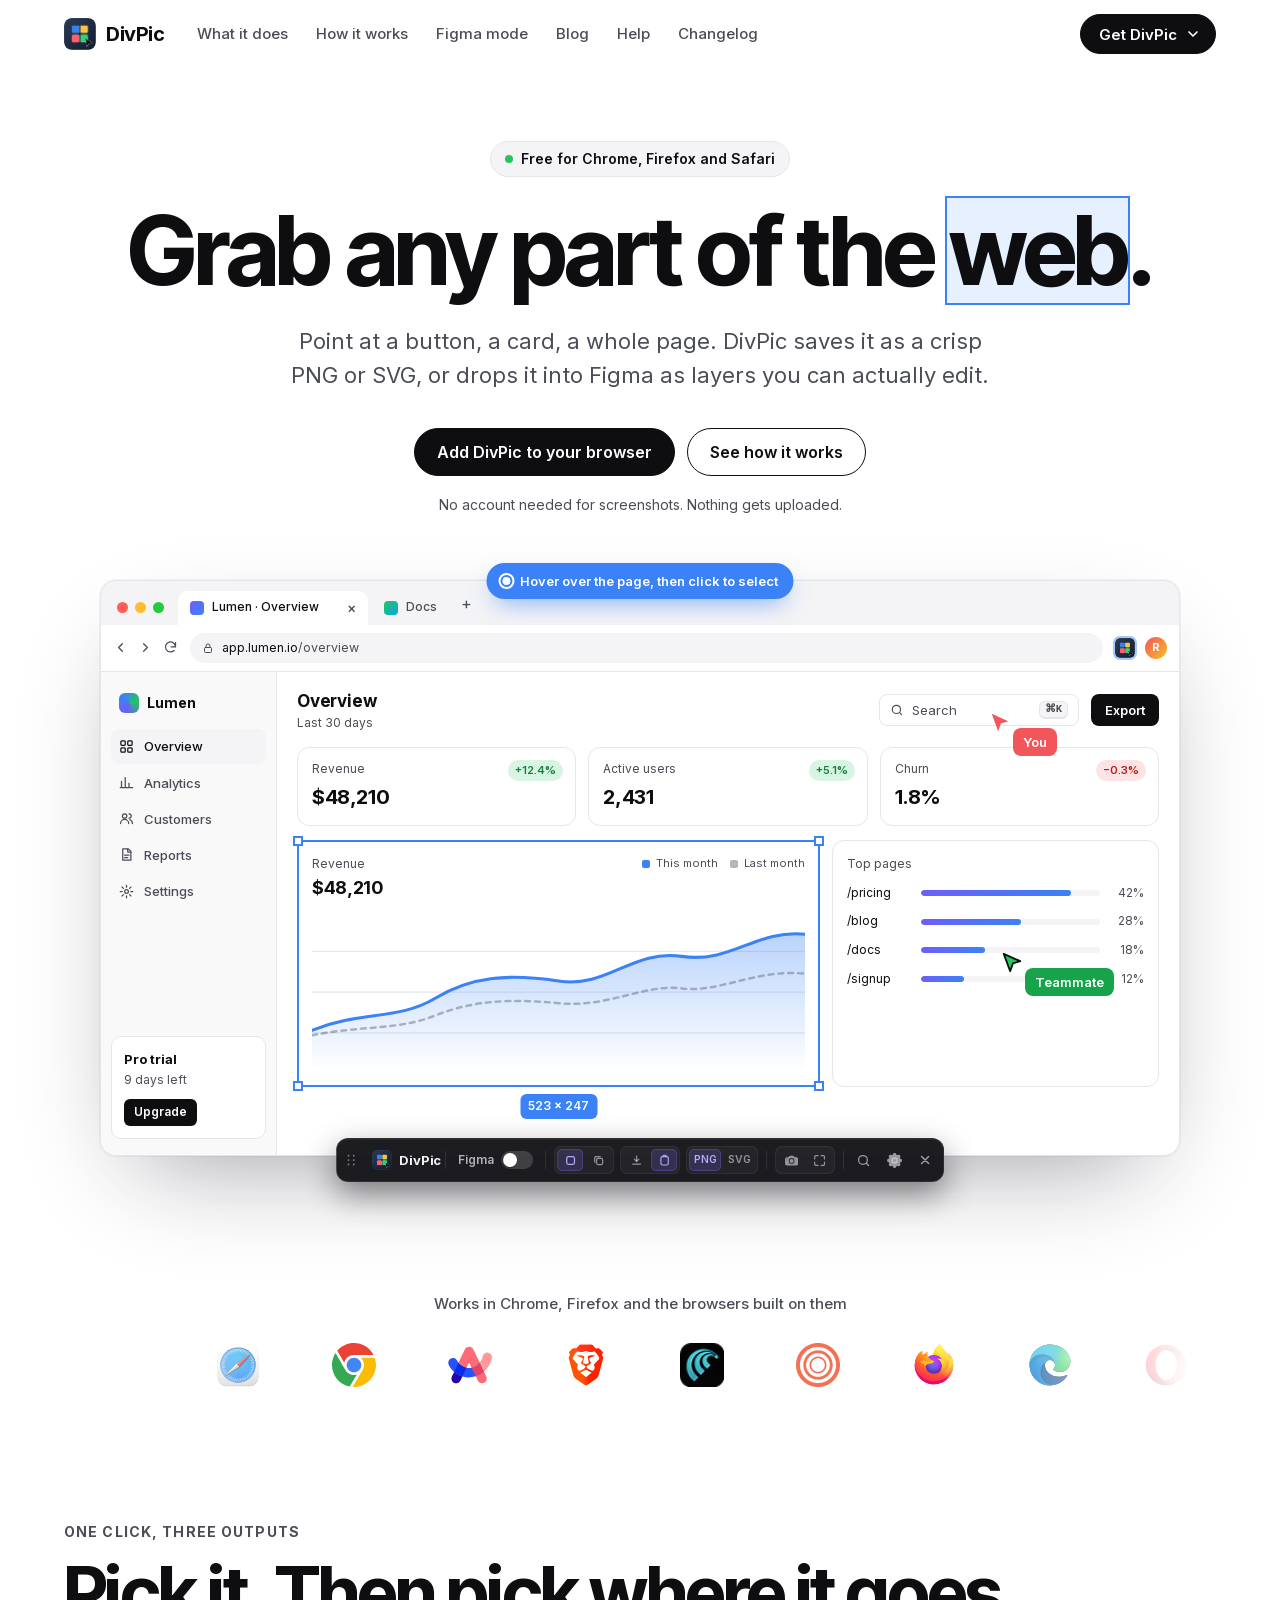
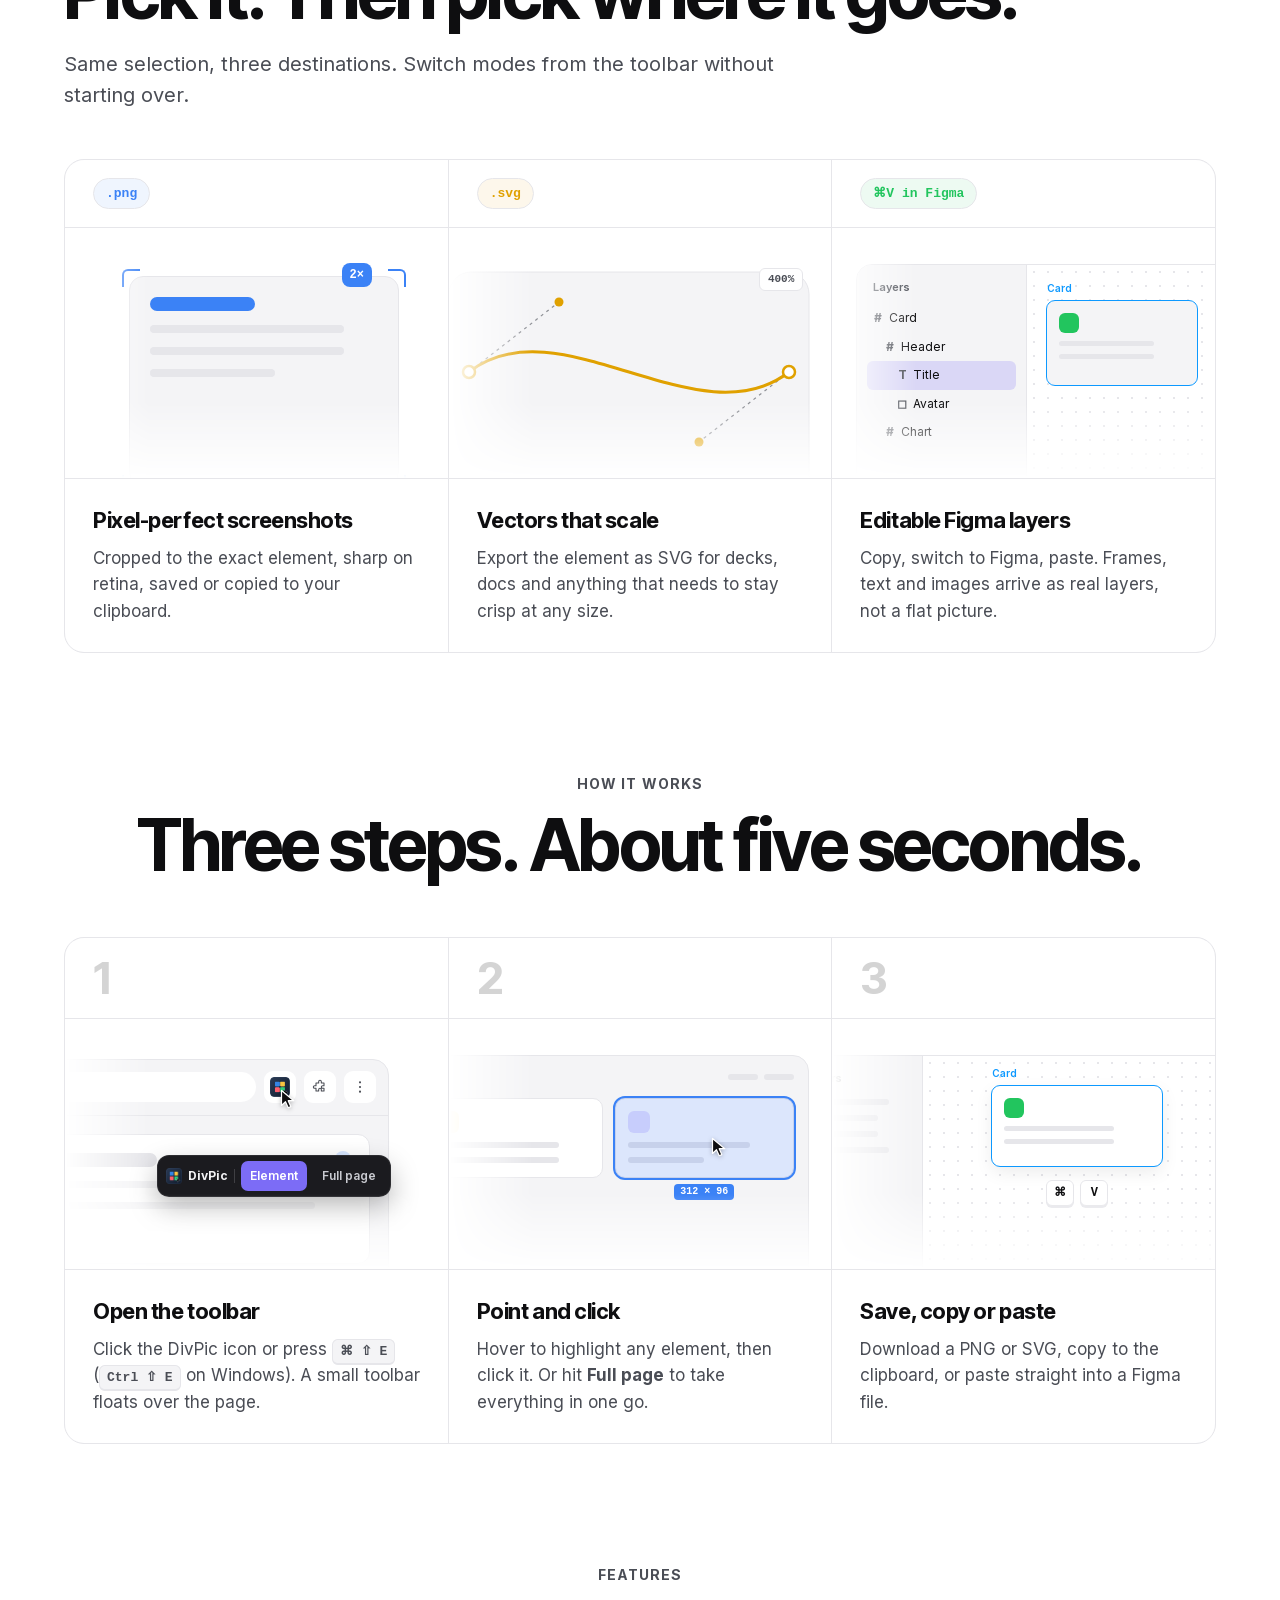
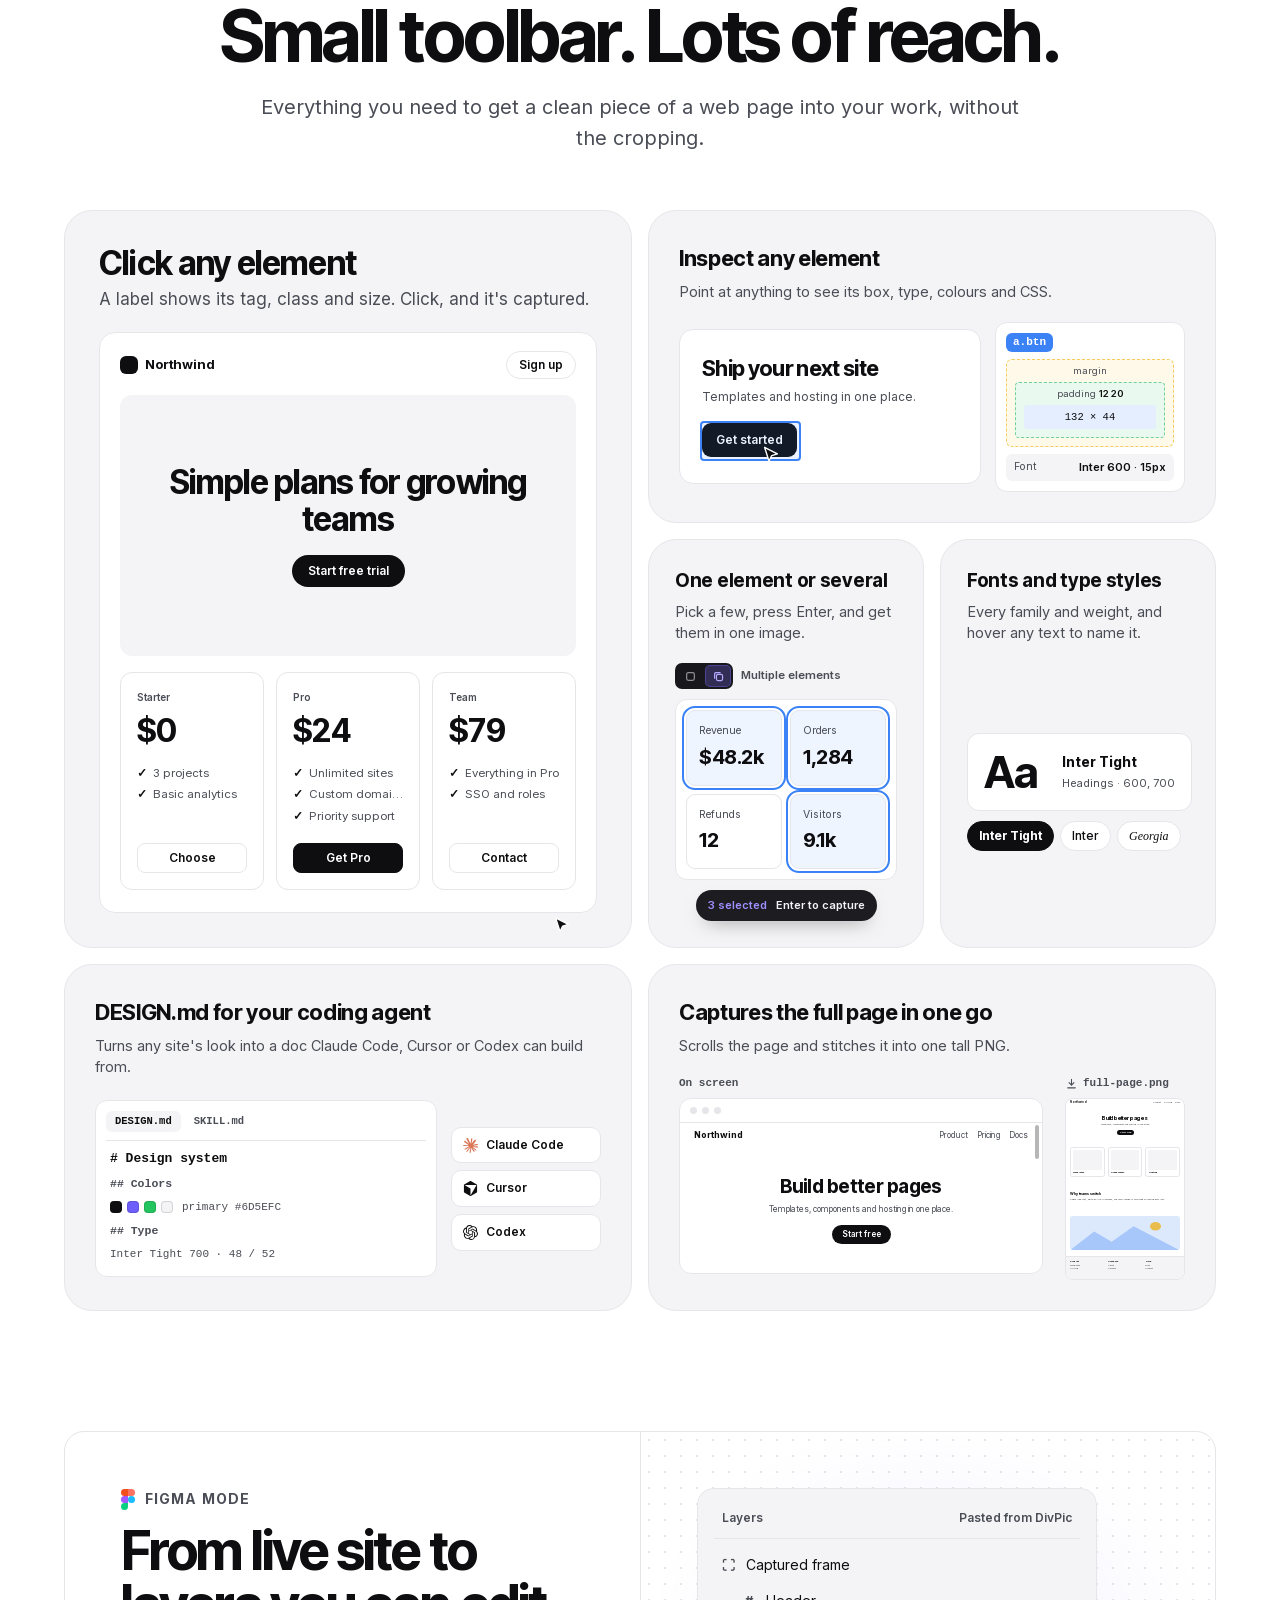
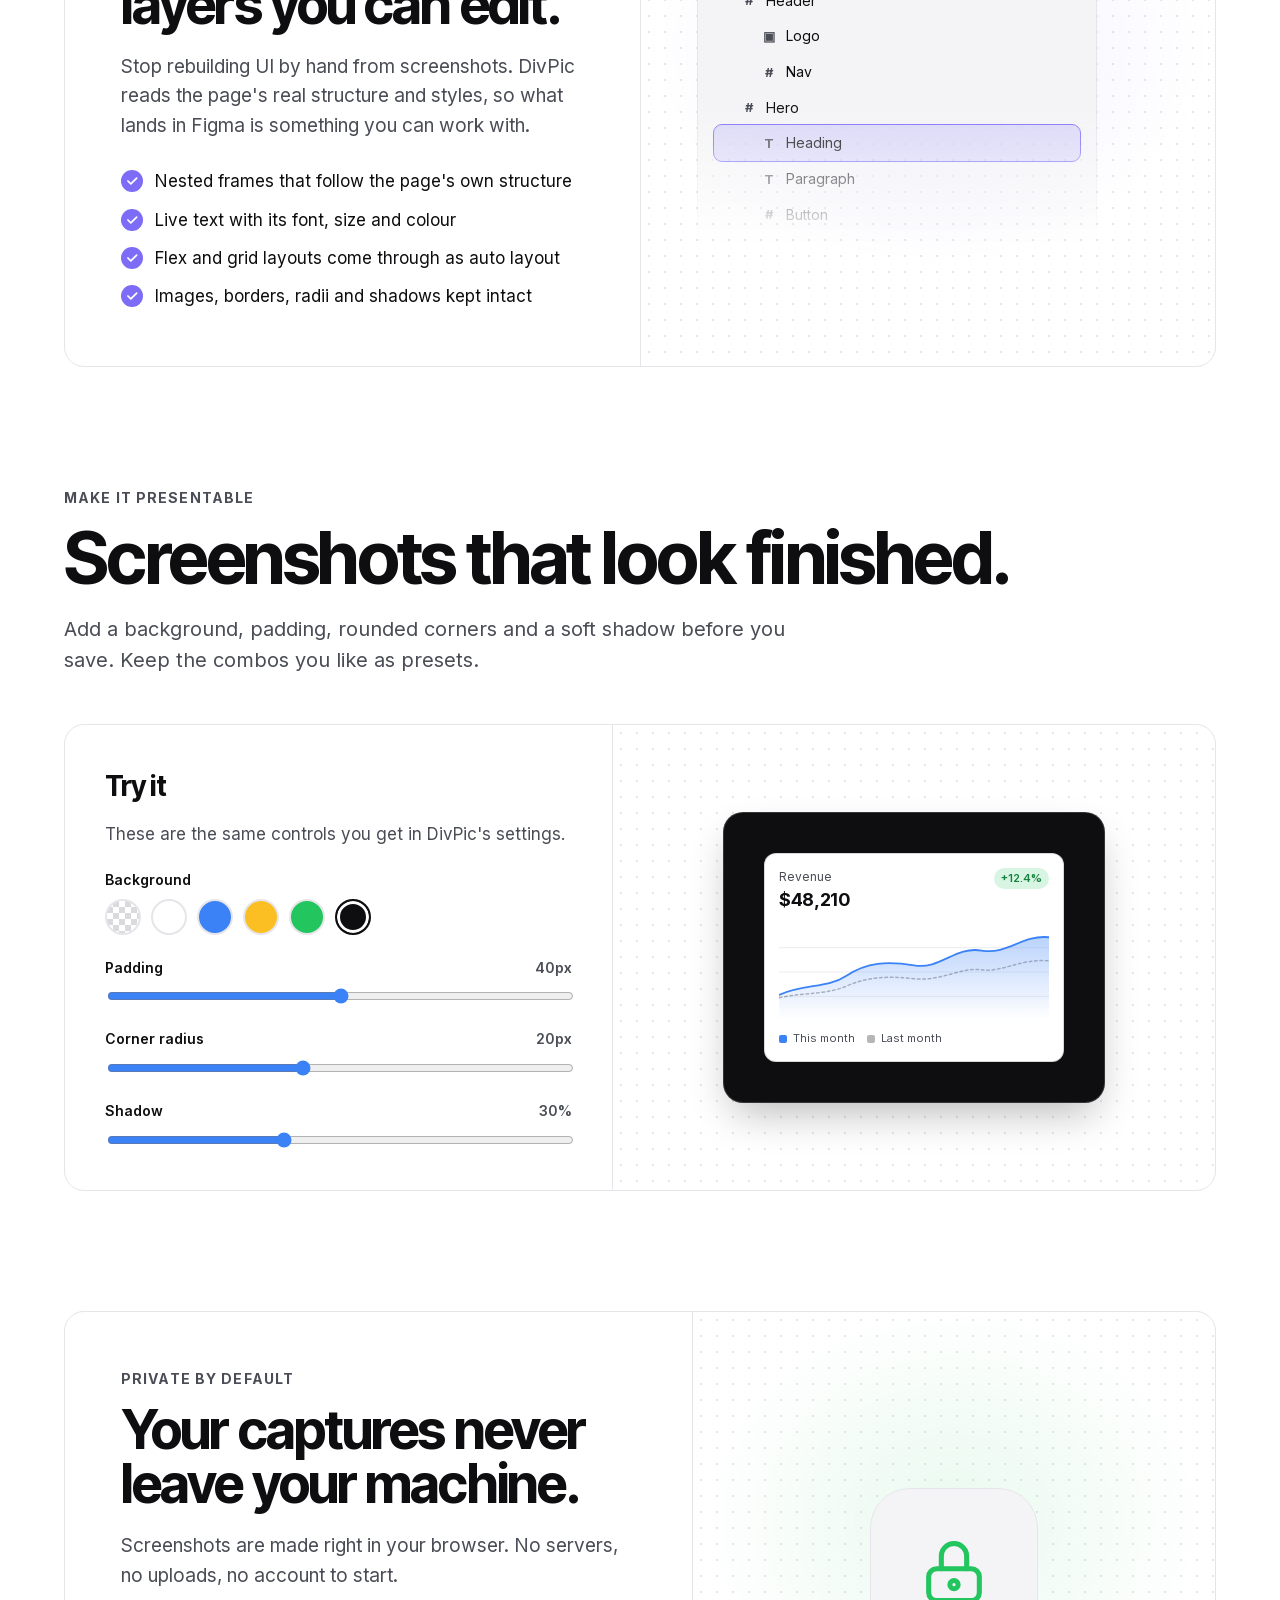
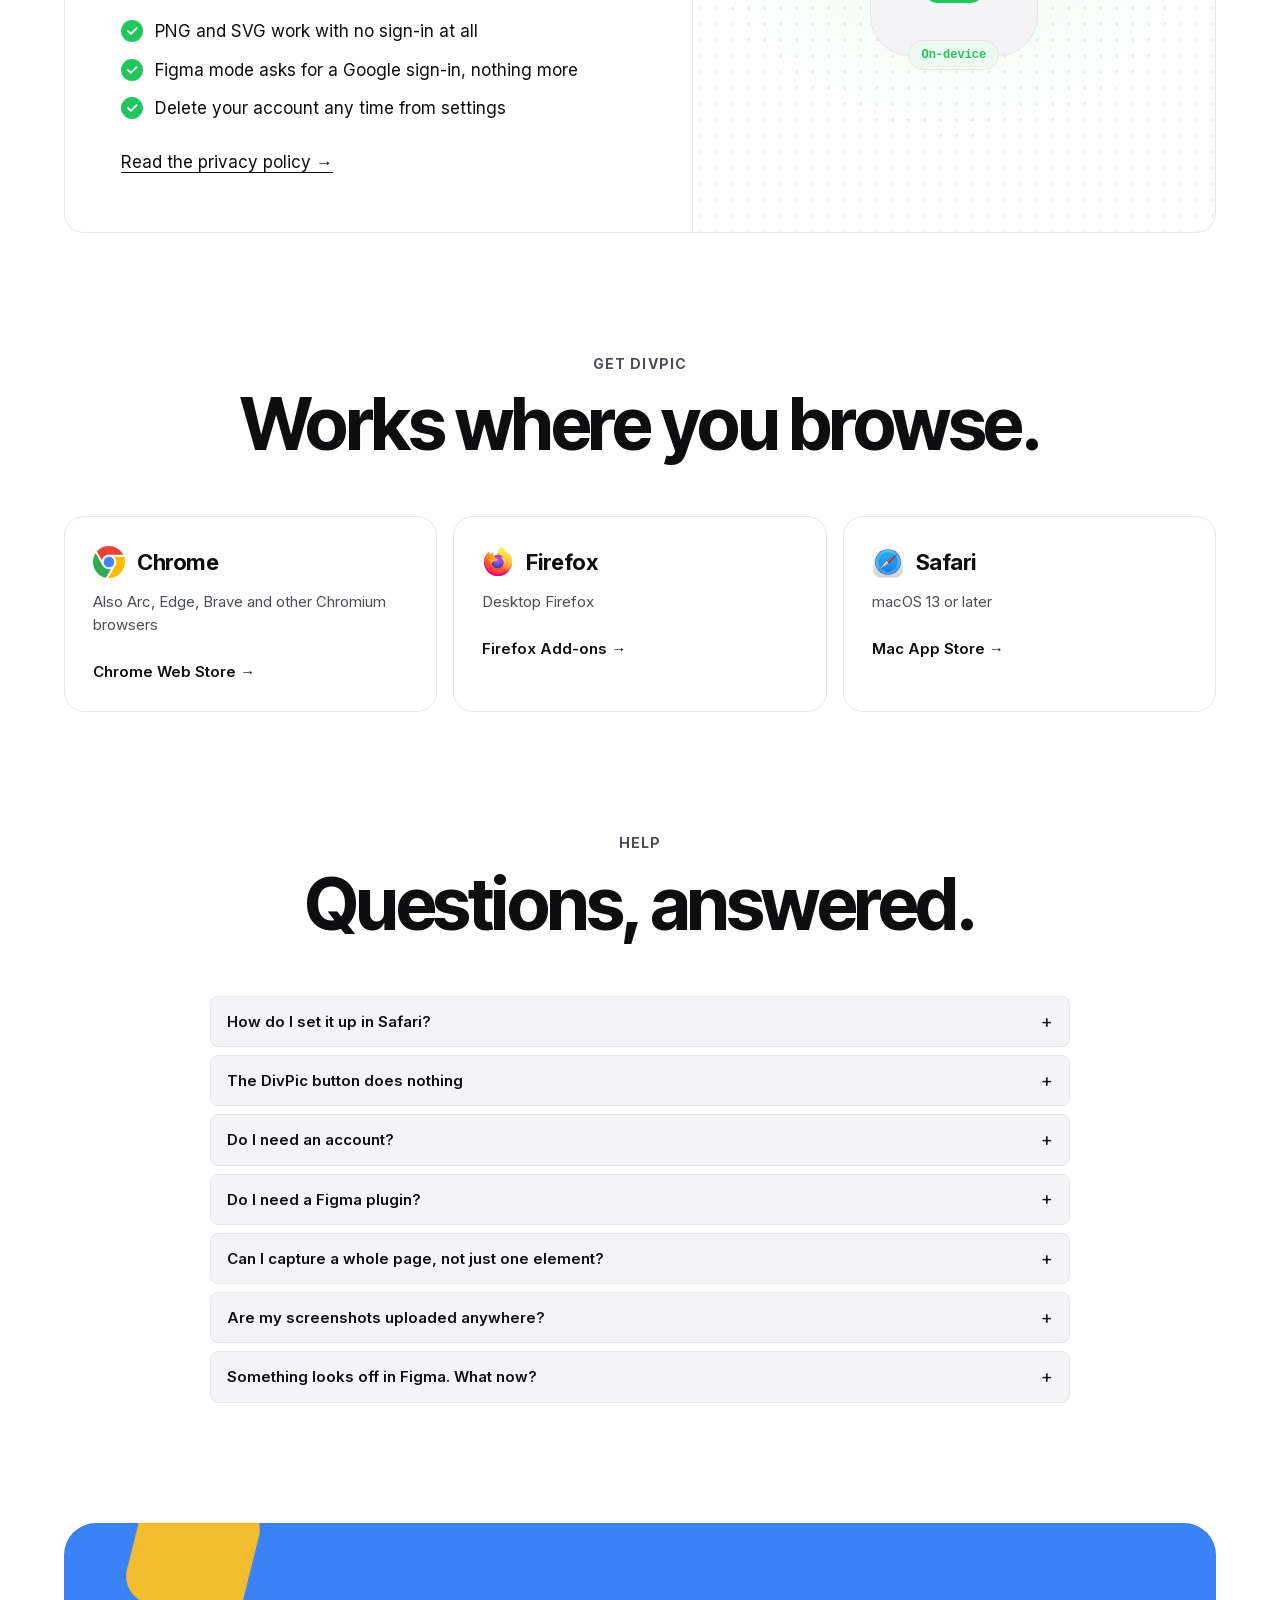
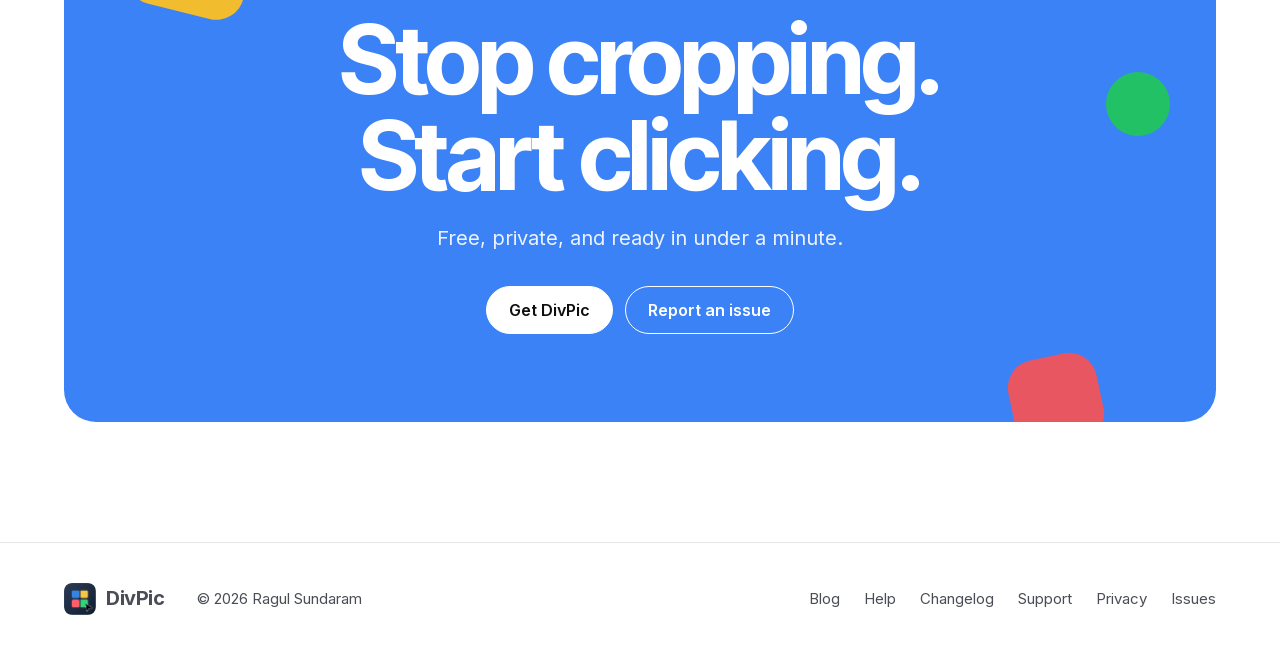
==== commit 8b24708f: "blog: Chrome and Firefox setup guides; Safari now links to the Mac App Store" ====
--- a/index.html
+++ b/index.html
@@ -32,7 +32,7 @@
       <div class="get-menu-list" id="get-menu-list" role="menu" hidden>
         <a role="menuitem" href="https://chromewebstore.google.com/detail/divpic/lpdabdkfnmackfinabbgelafogmahjni" target="_blank" rel="noopener"><img src="images/browsers/chrome.svg" alt="" width="24" height="24"><span><strong>Chrome</strong><small>Also Arc, Edge and Brave</small></span></a>
         <a role="menuitem" href="https://addons.mozilla.org/firefox/addon/divpic/" target="_blank" rel="noopener"><img src="images/browsers/firefox.svg" alt="" width="24" height="24"><span><strong>Firefox</strong><small>Firefox Add-ons</small></span></a>
-        <div class="soon" aria-disabled="true"><img src="images/browsers/safari.svg" alt="" width="24" height="24"><span><strong>Safari</strong><small>Coming soon to the Mac App Store</small></span></div>
+        <a role="menuitem" href="https://apps.apple.com/us/app/divpic-web-to-figma/id6823888689?mt=12" target="_blank" rel="noopener"><img src="images/browsers/safari.svg" alt="" width="24" height="24"><span><strong>Safari</strong><small>Mac App Store</small></span></a>
       </div>
     </div>
   </div>
@@ -492,7 +492,7 @@
     </div>
   </section>
 
-  <!-- Get it. Safari: swap the soon-card for a link once the App Store listing is live. -->
+  <!-- Get it -->
   <section id="get">
     <div class="wrap">
       <div class="sec-head center">
@@ -510,11 +510,11 @@
           <span>Desktop Firefox</span>
           <span class="go">Firefox Add-ons →</span>
         </a>
-        <div class="soon-card" data-store="safari">
+        <a href="https://apps.apple.com/us/app/divpic-web-to-figma/id6823888689?mt=12" target="_blank" rel="noopener" data-store="safari">
           <span class="head"><img class="ico" src="images/browsers/safari.svg" alt="" width="32" height="32"><strong>Safari</strong></span>
           <span>macOS 13 or later</span>
-          <span class="go soon">Coming soon to the Mac App Store</span>
-        </div>
+          <span class="go">Mac App Store →</span>
+        </a>
       </div>
     </div>
   </section>
@@ -530,7 +530,7 @@
         <details>
           <summary>How do I set it up in Safari?</summary>
           <div class="answer"><ol>
-            <li>Install DivPic from the Mac App Store and open the DivPic app once.</li>
+            <li>Install DivPic from the <a href="https://apps.apple.com/us/app/divpic-web-to-figma/id6823888689?mt=12" target="_blank" rel="noopener">Mac App Store</a> and open the DivPic app once.</li>
             <li>In Safari, open <strong>Settings → Extensions</strong> and turn on DivPic.</li>
             <li>Allow DivPic on the websites you want to capture, or on all websites.</li>
             <li>Click the DivPic button in the Safari toolbar, or press <kbd>⌘ ⇧ E</kbd>.</li>
--- a/site.css
+++ b/site.css
@@ -909,8 +909,12 @@
 .ver:hover { color: var(--blue-ink); }
 .rel-when time { font-size: 14px; color: var(--ink-2); font-variant-numeric: tabular-nums; }
 .latest { margin-top: 6px; padding: 4px 10px; border-radius: 999px; font: 700 12px/1 var(--font-mono); color: var(--blue-ink); background: color-mix(in srgb, var(--tile-blue) 12%, var(--bg)); border: 1px solid color-mix(in srgb, var(--tile-blue) 35%, var(--line)); }
+/* Store pills: the version each browser's store has right now (moved on each release/approval). Sits inline in the release heading. */
+.store { display: inline-flex; align-items: center; gap: 8px; padding: 7px 14px 7px 10px; border-radius: 999px; font: 700 14px/1 var(--font-mono); color: var(--ink-2); background: var(--bg); border: 1px solid var(--line); cursor: default; letter-spacing: 0; }
+.store img { width: 20px; height: 20px; display: block; }
 .rel-body { padding-left: 28px; }
-.rel-body h2 { font-size: clamp(24px, 2.6vw, 30px); line-height: 1.15; letter-spacing: -0.025em; margin-bottom: 18px; text-wrap: balance; }
+/* Flex so a .store pill centers on the title line in every browser (no baseline math). Headings without a pill render the same. */
+.rel-body h2 { display: flex; align-items: center; flex-wrap: wrap; gap: 8px 14px; font-size: clamp(24px, 2.6vw, 30px); line-height: 1.15; letter-spacing: -0.025em; margin-bottom: 18px; text-wrap: balance; }
 .rel-body ul { list-style: none; margin: 0; padding: 0; border: 1px solid var(--line); border-radius: var(--radius-lg); overflow: hidden; }
 .rel-body li { display: grid; grid-template-columns: 92px minmax(0, 1fr); gap: 12px; align-items: baseline; padding: 14px 20px; font-size: 16px; }
 .rel-body li[hidden] { display: none; }
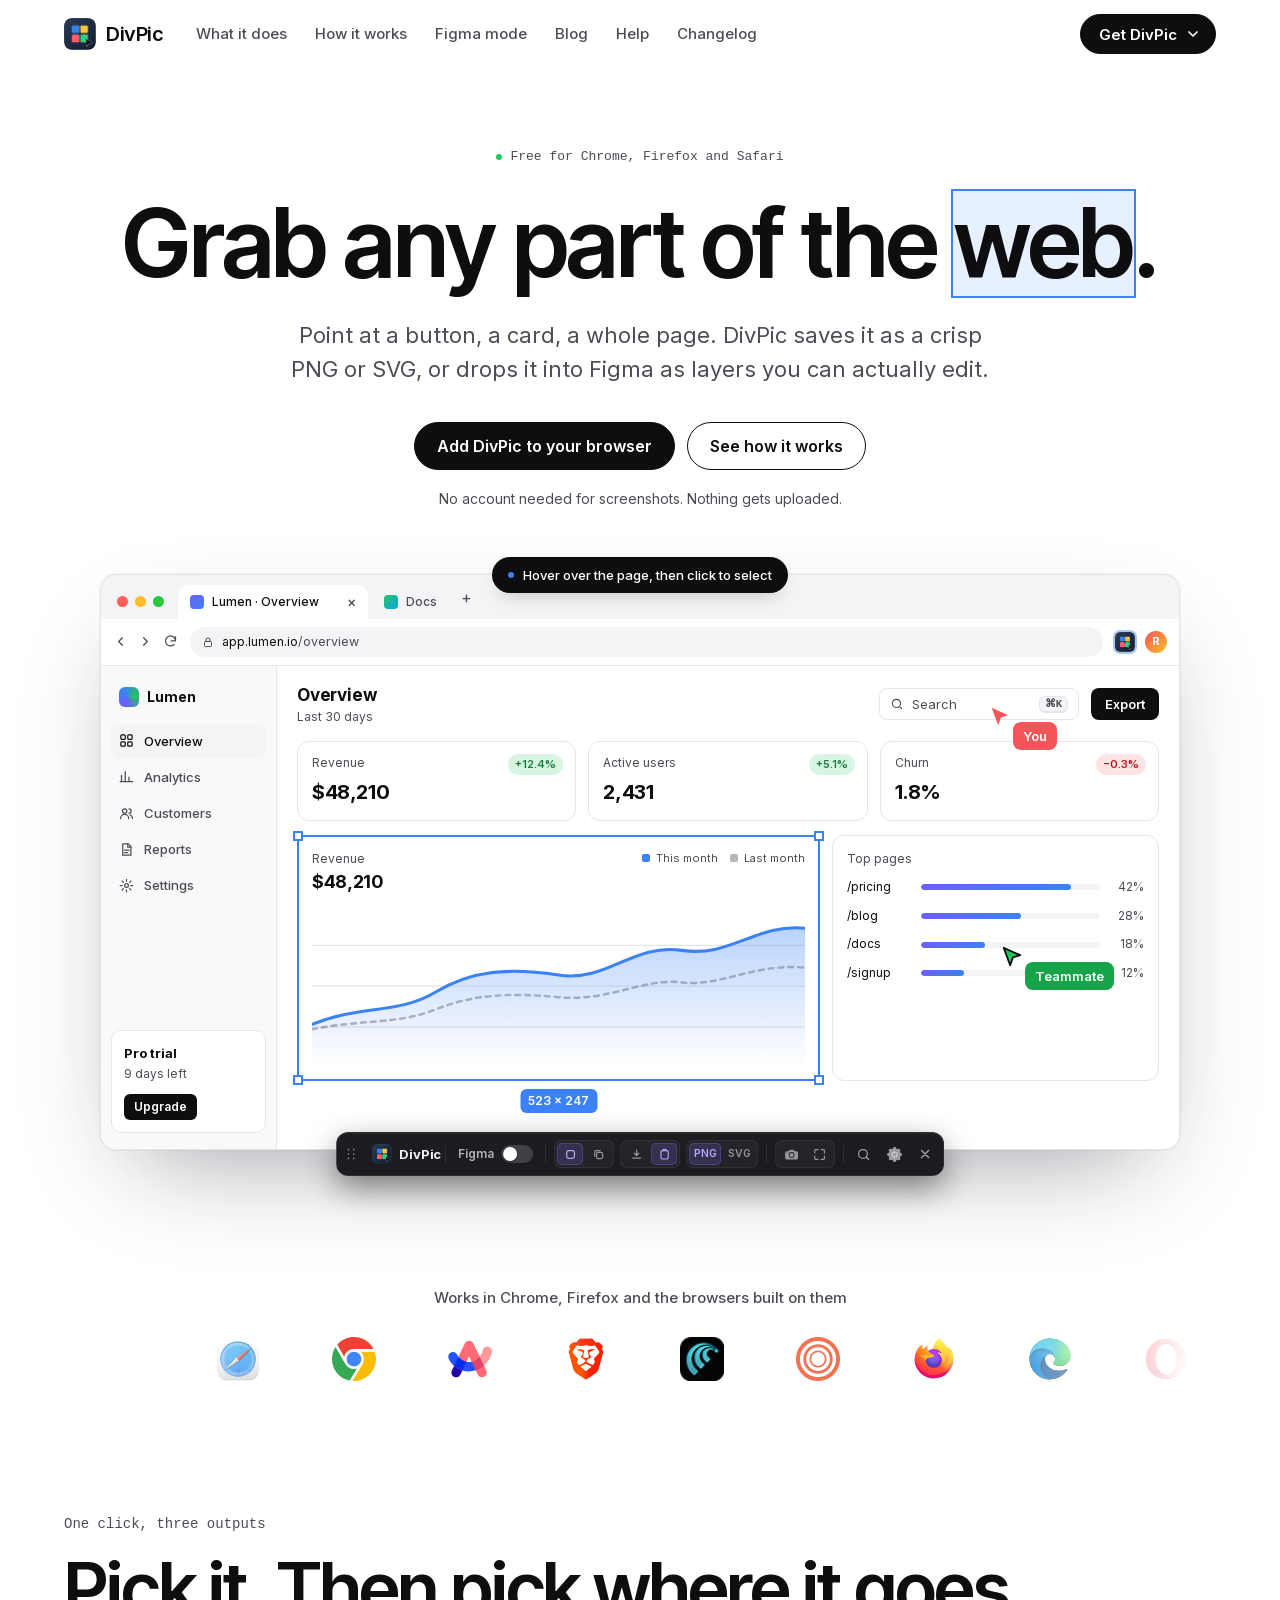
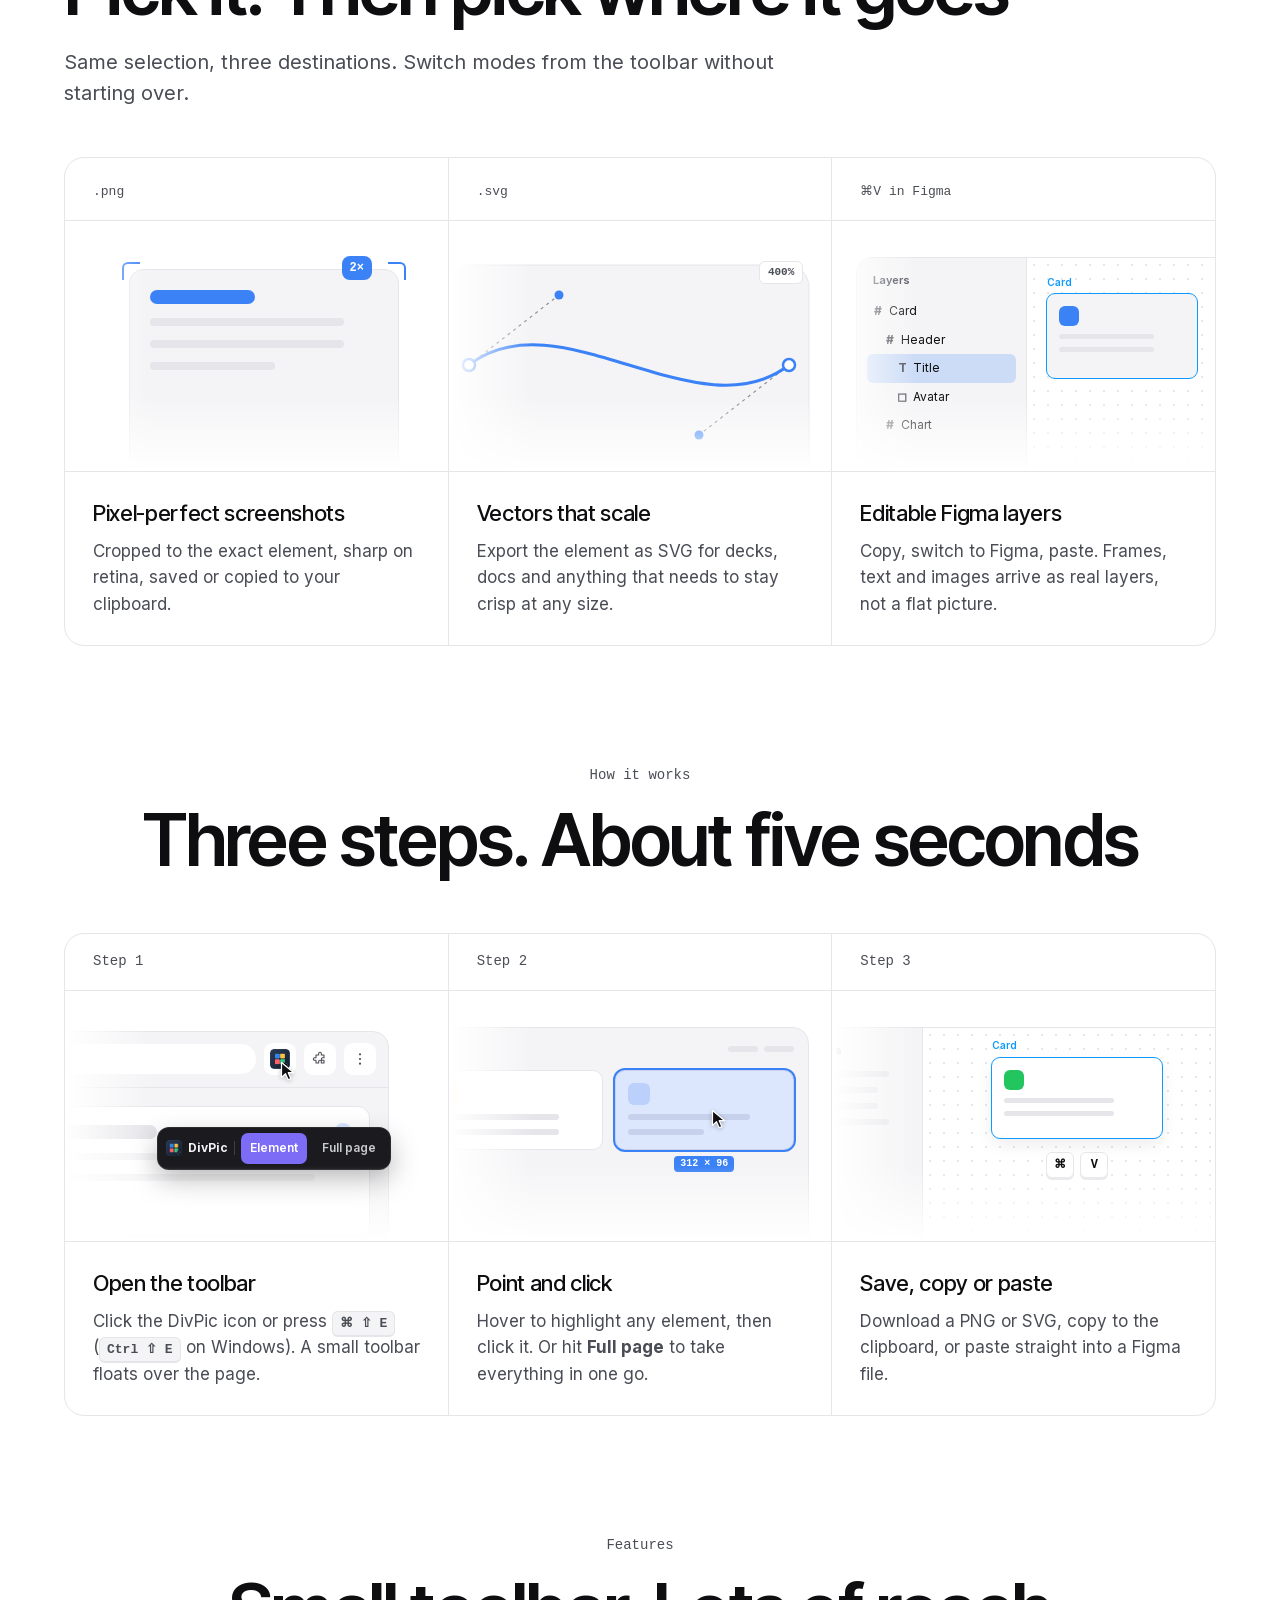
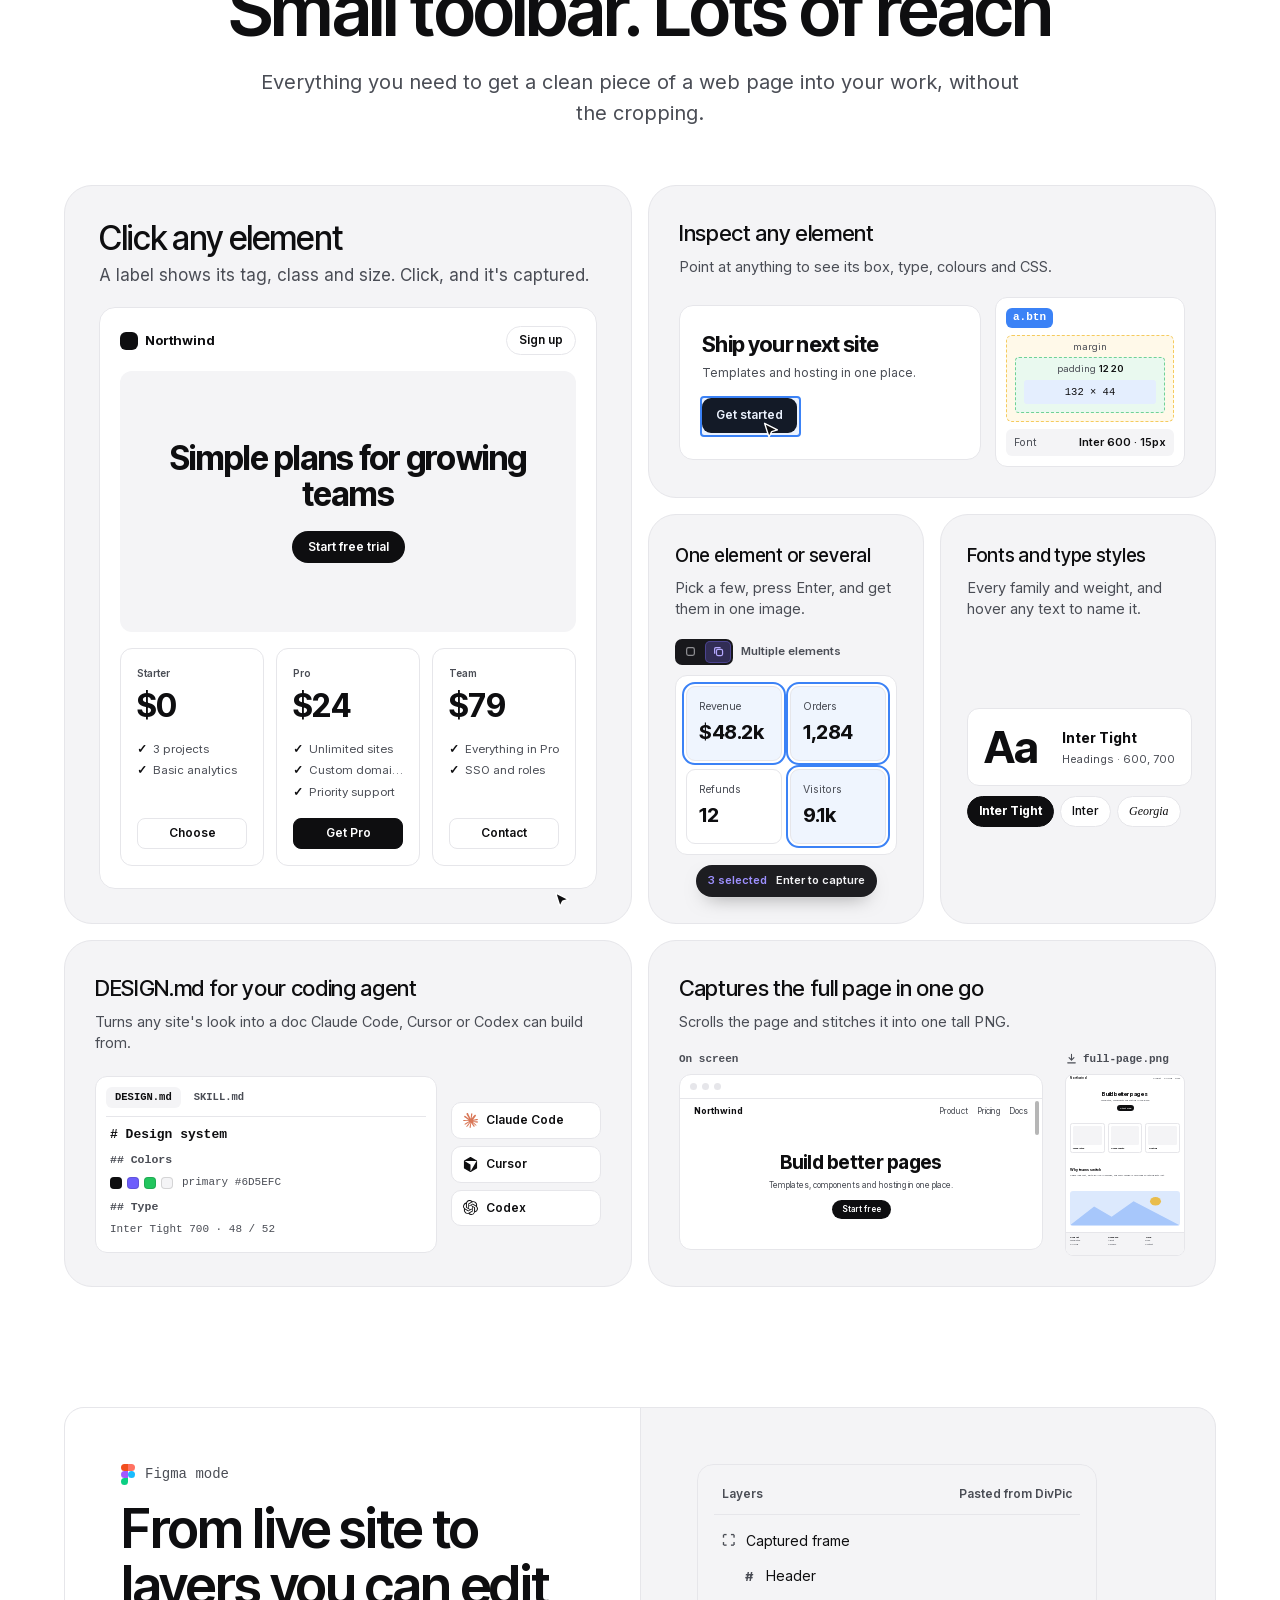
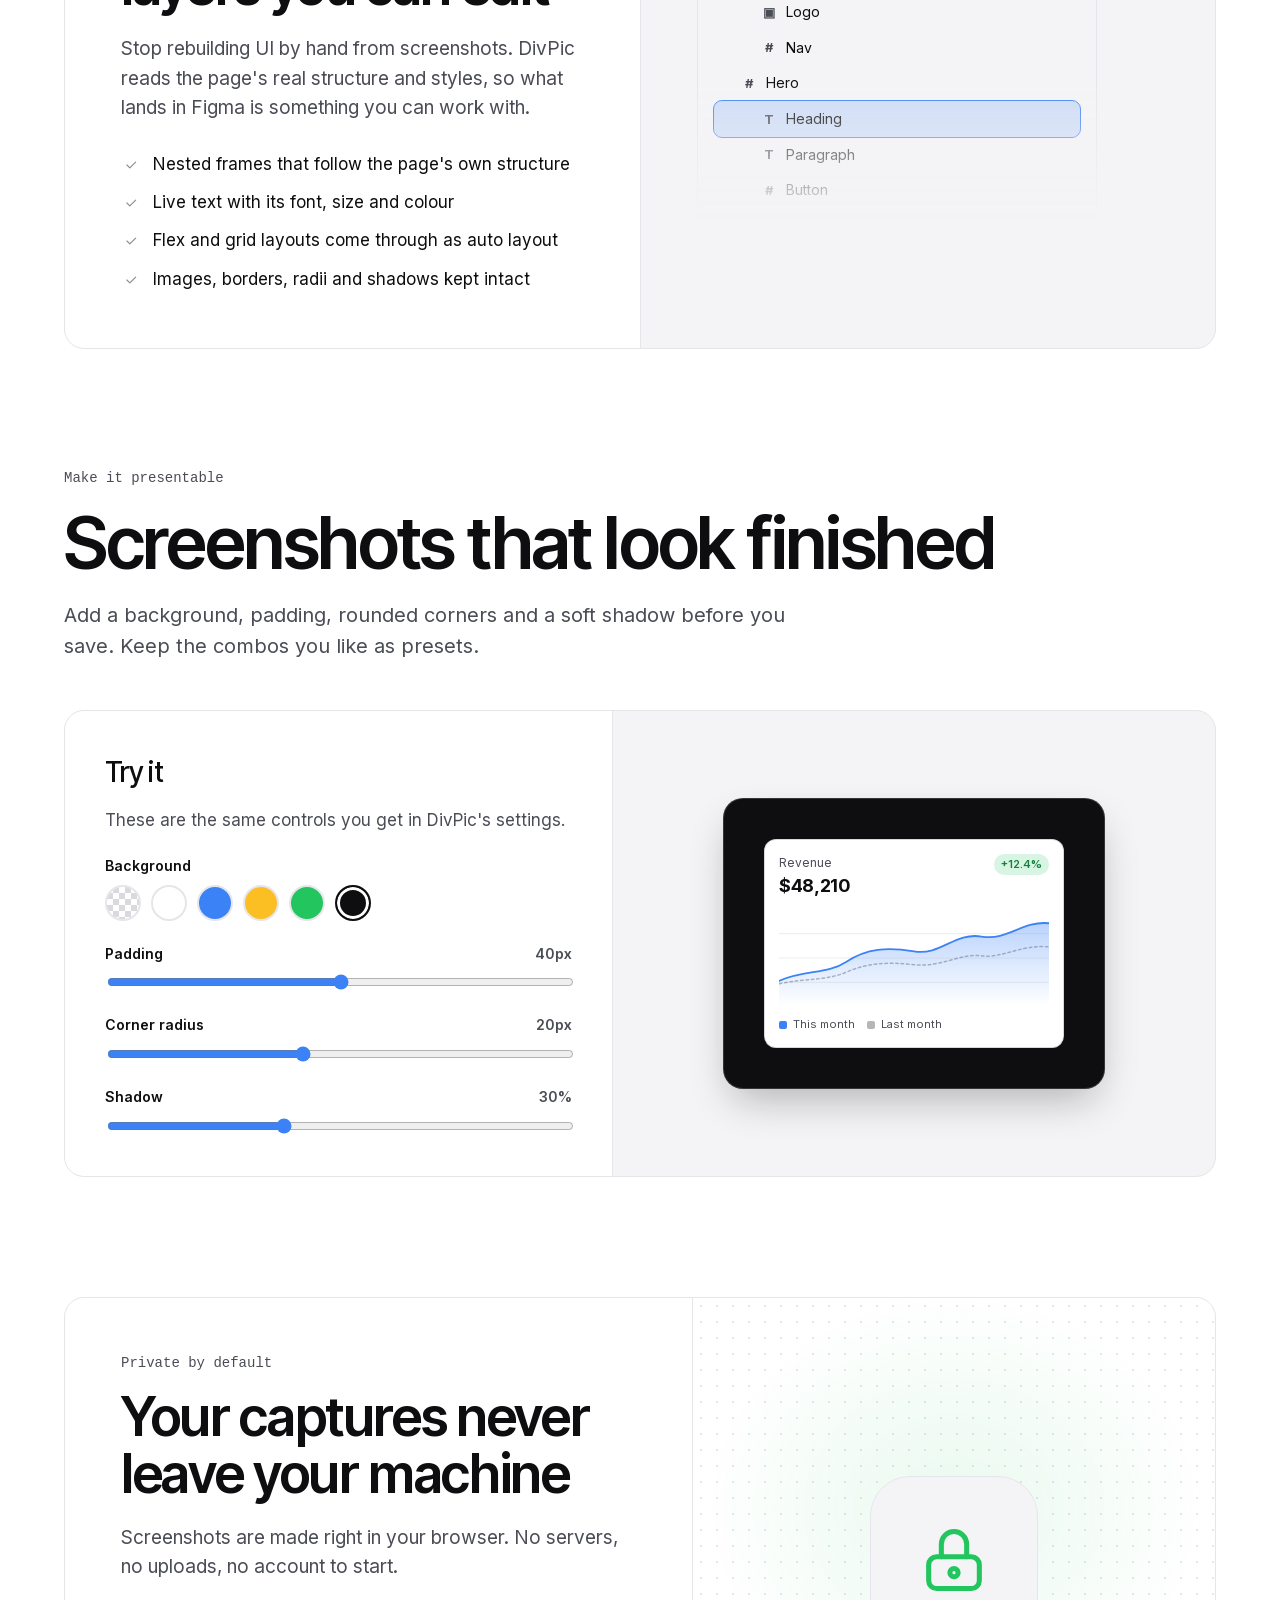
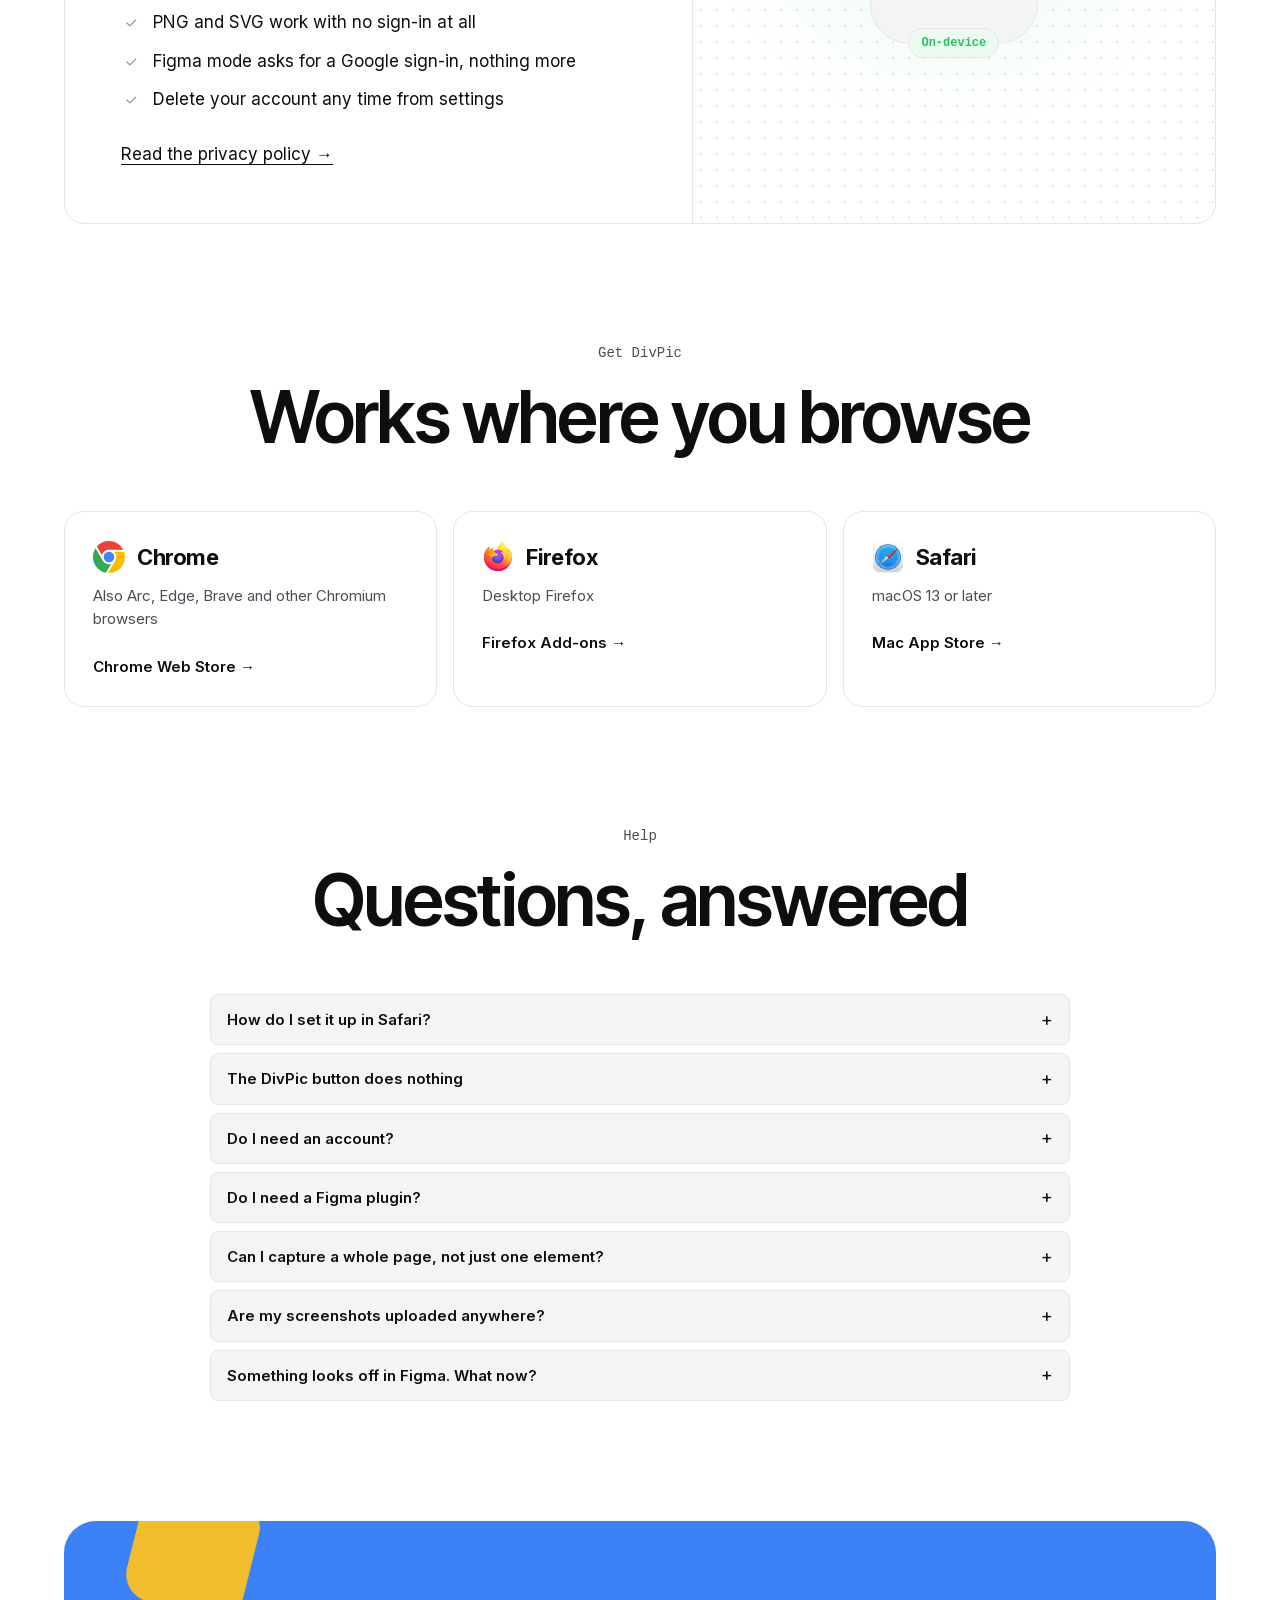
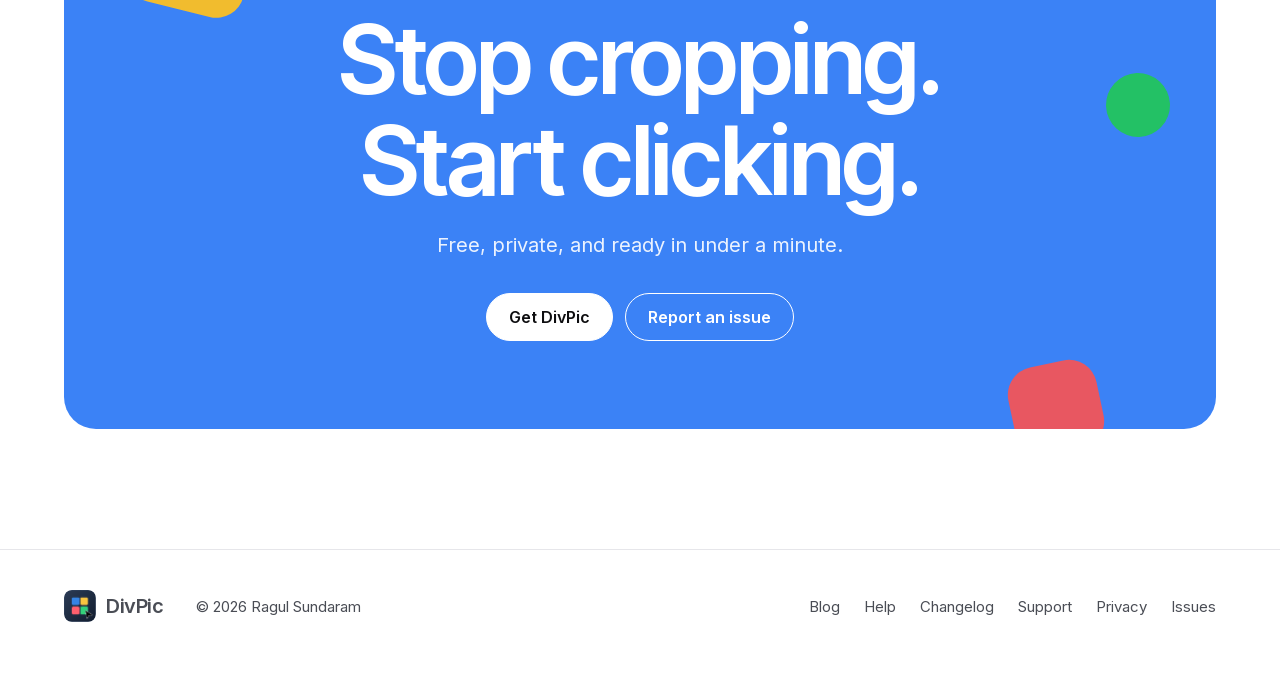
==== commit 83a6ad46: "Homepage polish: one accent, quieter panels and labels - Blue as the one page accent; tags and steps" ====
--- a/index.html
+++ b/index.html
@@ -151,7 +151,7 @@
     <div class="wrap">
       <div class="sec-head">
         <div class="kicker">One click, three outputs</div>
-        <h2>Pick it. Then pick where it goes.</h2>
+        <h2>Pick it. Then pick where it goes</h2>
         <p>Same selection, three destinations. Switch modes from the toolbar without starting over.</p>
       </div>
       <div class="modes">
@@ -215,11 +215,11 @@
     <div class="wrap">
       <div class="sec-head center">
         <div class="kicker">How it works</div>
-        <h2>Three steps. About five seconds.</h2>
+        <h2>Three steps. About five seconds</h2>
       </div>
       <div class="steps">
         <div class="step">
-          <div class="n">1</div>
+          <div class="n">Step 1</div>
           <div class="step-art" aria-hidden="true"><div class="art-stage s1">
             <div class="s1-win">
               <div class="s1-bar">
@@ -239,7 +239,7 @@
           </div>
         </div>
         <div class="step">
-          <div class="n">2</div>
+          <div class="n">Step 2</div>
           <div class="step-art" aria-hidden="true"><div class="art-stage s2">
             <div class="s2-page">
               <div class="s2-head"><b></b><span></span><span></span></div>
@@ -256,7 +256,7 @@
           </div>
         </div>
         <div class="step">
-          <div class="n">3</div>
+          <div class="n">Step 3</div>
           <div class="step-art" aria-hidden="true"><div class="art-stage s3">
             <div class="s3-win">
               <div class="s3-layers"><small>Layers</small><i></i><i class="d"></i><i class="d"></i><i></i></div>
@@ -280,7 +280,7 @@
     <div class="wrap">
       <div class="sec-head center">
         <div class="kicker">Features</div>
-        <h2>Small toolbar. Lots of reach.</h2>
+        <h2>Small toolbar. Lots of reach</h2>
         <p>Everything you need to get a clean piece of a web page into your work, without the cropping.</p>
       </div>
       <div class="feats bento">
@@ -394,7 +394,7 @@
       <div class="panel violet">
         <div>
           <div class="kicker with-logo"><svg class="figma-logo" viewBox="0 0 38 57" aria-hidden="true"><path d="M19 28.5a9.5 9.5 0 1 1 19 0 9.5 9.5 0 0 1-19 0z" fill="#1ABCFE"/><path d="M0 47.5A9.5 9.5 0 0 1 9.5 38H19v9.5a9.5 9.5 0 1 1-19 0z" fill="#0ACF83"/><path d="M19 0v19h9.5a9.5 9.5 0 1 0 0-19H19z" fill="#FF7262"/><path d="M0 9.5A9.5 9.5 0 0 0 9.5 19H19V0H9.5A9.5 9.5 0 0 0 0 9.5z" fill="#F24E1E"/><path d="M0 28.5A9.5 9.5 0 0 0 9.5 38H19V19H9.5A9.5 9.5 0 0 0 0 28.5z" fill="#A259FF"/></svg>Figma mode</div>
-          <h2>From live site to layers you can edit.</h2>
+          <h2>From live site to layers you can edit</h2>
           <p class="lede">Stop rebuilding UI by hand from screenshots. DivPic reads the page's real structure and styles, so what lands in Figma is something you can work with.</p>
           <ul class="ticks">
             <li>Nested frames that follow the page's own structure</li>
@@ -425,7 +425,7 @@
     <div class="wrap">
       <div class="sec-head">
         <div class="kicker">Make it presentable</div>
-        <h2>Screenshots that look finished.</h2>
+        <h2>Screenshots that look finished</h2>
         <p>Add a background, padding, rounded corners and a soft shadow before you save. Keep the combos you like as presets.</p>
       </div>
       <div class="style-demo">
@@ -472,7 +472,7 @@
       <div class="panel dark">
         <div>
           <div class="kicker">Private by default</div>
-          <h2>Your captures never leave your machine.</h2>
+          <h2>Your captures never leave your machine</h2>
           <p class="lede">Screenshots are made right in your browser. No servers, no uploads, no account to start.</p>
           <ul class="ticks">
             <li>PNG and SVG work with no sign-in at all</li>
@@ -497,7 +497,7 @@
     <div class="wrap">
       <div class="sec-head center">
         <div class="kicker">Get DivPic</div>
-        <h2>Works where you browse.</h2>
+        <h2>Works where you browse</h2>
       </div>
       <div class="browsers">
         <a href="https://chromewebstore.google.com/detail/divpic/lpdabdkfnmackfinabbgelafogmahjni" target="_blank" rel="noopener" data-store="chrome">
@@ -524,7 +524,7 @@
     <div class="wrap">
       <div class="sec-head center">
         <div class="kicker">Help</div>
-        <h2>Questions, answered.</h2>
+        <h2>Questions, answered</h2>
       </div>
       <div class="faq faq-list">
         <details>
--- a/site.css
+++ b/site.css
@@ -80,7 +80,7 @@
 }
 .nav.scrolled { border-bottom-color: var(--line); }
 .nav .wrap { display: flex; align-items: center; gap: 32px; height: 68px; }
-.brand { display: flex; align-items: center; gap: 10px; font-weight: 700; font-size: 20px; text-decoration: none; letter-spacing: -0.02em; }
+.brand { display: flex; align-items: center; gap: 10px; font-weight: 600; font-size: 20px; text-decoration: none; letter-spacing: -0.02em; }
 .brand img { width: 32px; height: 32px; border-radius: 8px; }
 .nav-links { display: flex; gap: 28px; margin-right: auto; }
 .nav-links a { text-decoration: none; font-size: 15px; font-weight: 500; color: var(--ink-2); transition: color .15s var(--ease); }
@@ -124,13 +124,13 @@
 .hero { padding: 72px 0 40px; text-align: center; }
 .eyebrow {
   display: inline-flex; align-items: center; gap: 8px;
-  font-size: 14px; font-weight: 600; padding: 6px 14px; border-radius: 999px;
-  background: var(--soft); border: 1px solid var(--line); margin-bottom: 28px;
-}
-.eyebrow i { width: 8px; height: 8px; border-radius: 50%; background: var(--tile-green); }
-h1, h2, h3 { font-family: "Inter Tight", "Inter", sans-serif; letter-spacing: -0.035em; margin: 0; }
+  font: 500 13px/1.4 var(--font-mono); color: var(--ink-2); margin-bottom: 28px;
+}
+.eyebrow i { width: 6px; height: 6px; border-radius: 50%; background: var(--tile-green); }
+h1, h2, h3 { font-family: "Inter Tight", "Inter", sans-serif; letter-spacing: -0.025em; margin: 0; font-weight: 500; }
+h1, h2 { font-weight: 600; }
 .hero h1 {
-  font-size: clamp(44px, 8vw, 96px); line-height: .95; font-weight: 700;
+  font-size: clamp(44px, 8vw, 96px); line-height: 1; font-weight: 600;
   white-space: nowrap; margin: 0 auto;
 }
 .hero h1 .hl { position: relative; white-space: nowrap; }
@@ -250,11 +250,10 @@
 .demo-badge {
   position: absolute; left: 50%; top: -17px; transform: translateX(-50%); z-index: 6; pointer-events: none;
   display: inline-flex; align-items: center; gap: 9px; white-space: nowrap;
-  background: var(--tile-blue); color: #fff; font-size: 13px; font-weight: 600; padding: 8px 16px; border-radius: 999px;
-  box-shadow: 0 10px 24px -8px color-mix(in srgb, var(--tile-blue) 70%, transparent); transition: opacity .3s var(--ease);
-}
-.demo-badge .pulse { position: relative; width: 8px; height: 8px; border-radius: 50%; background: #fff; }
-.demo-badge .pulse::after { content: ""; position: absolute; inset: -4px; border-radius: 50%; border: 2px solid #fff; animation: pulse 1.6s ease-out infinite; }
+  background: var(--btn-bg); color: var(--btn-ink); font-size: 13px; font-weight: 500; padding: 8px 16px; border-radius: 999px;
+  box-shadow: 0 8px 20px -10px rgba(20, 20, 30, .35); transition: opacity .3s var(--ease);
+}
+.demo-badge .pulse { position: relative; width: 6px; height: 6px; border-radius: 50%; background: var(--tile-blue); }
 @keyframes pulse { from { transform: scale(.6); opacity: 1; } to { transform: scale(1.8); opacity: 0; } }
 .demo-badge .on-touch { display: none; }
 @media (hover: none), (max-width: 600px) { .demo-badge .on-hover { display: none; } .demo-badge .on-touch { display: inline; } }
@@ -339,6 +338,7 @@
 .strip-viewport::before, .strip-viewport::after { content: ""; position: absolute; top: 0; bottom: 0; width: 22%; z-index: 1; pointer-events: none; }
 .strip-viewport::before { left: 0; background: linear-gradient(90deg, var(--bg) 10%, transparent); }
 .strip-viewport::after { right: 0; background: linear-gradient(270deg, var(--bg) 10%, transparent); }
+/* Logos fade into the page background at both ends */
 .strip-track { display: flex; align-items: center; gap: 72px; padding: 14px 36px; margin: 0; list-style: none; flex: none; animation: strip 60s linear infinite; }
 .strip-viewport:hover .strip-track { animation-play-state: paused; }
 .strip-track li { display: grid; place-items: center; }
@@ -360,25 +360,21 @@
 .sec-head.center { margin: 0 auto 56px; text-align: center; }
 .sec-head h2 { text-wrap: balance; }
 @media (min-width: 640px) { .sec-head h2 { white-space: nowrap; } }
-.kicker { font-size: 14px; font-weight: 700; letter-spacing: .08em; text-transform: uppercase; color: var(--ink-2); margin-bottom: 14px; }
-h2 { font-size: clamp(38px, 6vw, 72px); line-height: 1; font-weight: 700; }
+.kicker { font: 500 14px/1.4 var(--font-mono); color: var(--ink-2); margin-bottom: 16px; }
+h2 { font-size: clamp(38px, 6vw, 72px); line-height: 1.05; font-weight: 600; }
 .sec-head p { font-size: 20px; color: var(--ink-2); margin: 20px 0 0; max-width: 760px; }
 .sec-head.center p { margin-inline: auto; }
 
 /* Output modes: same panel as How it works. Colour is only an accent; hovering a cell plays its mockup. */
 .modes { display: grid; grid-template-columns: repeat(3, 1fr); gap: 1px; background: var(--line); border: 1px solid var(--line); border-radius: var(--radius-lg); overflow: hidden; }
 .mode { --c: var(--tile-blue); display: flex; flex-direction: column; background: var(--bg); }
-.mode.svg { --c: #e0a100; }
-.mode.fig { --c: var(--tile-green); }
 .mode-top { padding: 18px 28px; border-bottom: 1px solid var(--line); }
-.mode .tag { display: inline-block; font: 700 13px/1 ui-monospace, SFMono-Regular, Menlo, monospace; padding: 8px 12px; border-radius: 999px; border: 1px solid var(--line); color: var(--c); background: color-mix(in srgb, var(--c) 8%, var(--bg)); }
+.mode .tag { display: inline-block; font: 500 13px/1 var(--font-mono); color: var(--ink-2); }
 .mode-txt { padding: 24px 28px 28px; border-top: 1px solid var(--line); }
-.mode h3 { font-size: 22px; letter-spacing: -0.02em; }
+.mode h3 { font-size: 22px; letter-spacing: -0.015em; }
 .mode p { color: var(--ink-2); margin: 8px 0 0; }
 
 /* Mode mockups */
-.mode-art::before { content: ''; position: absolute; inset: 0; background: radial-gradient(90% 70% at 60% 0%, color-mix(in srgb, var(--c) 9%, transparent), transparent 75%); opacity: 0; transition: opacity .6s var(--ease); }
-.mode:hover .mode-art::before { opacity: 1; }
 
 .mp-shot { position: absolute; left: 64px; top: 48px; width: 270px; height: 210px; padding: 20px; border-radius: 14px; background: var(--soft); border: 1px solid var(--line); }
 .mp-shot b { display: block; width: 46%; height: 14px; border-radius: 7px; background: var(--c); }
@@ -414,7 +410,7 @@
 .mf-layers div { position: relative; display: flex; align-items: center; gap: 6px; padding: 5px 6px; border-radius: 6px; }
 .mf-layers .d1 { padding-left: 18px; } .mf-layers .d2 { padding-left: 30px; }
 .mf-layers u { text-decoration: none; width: 10px; text-align: center; font-weight: 700; color: var(--ink-2); }
-.mf-layers div.on { background: color-mix(in srgb, var(--violet) 22%, transparent); }
+.mf-layers div.on { background: color-mix(in srgb, var(--tile-blue) 22%, transparent); }
 .mf-canvas { position: relative; background-image: radial-gradient(var(--line) 1px, transparent 1px); background-size: 14px 14px; }
 .mf-frame { position: absolute; left: 20px; top: 36px; width: 150px; height: 84px; padding: 12px; border-radius: 8px; background: var(--soft); outline: 1.5px solid #0d99ff; }
 .mf-frame span { position: absolute; bottom: 100%; left: 0; margin-bottom: 4px; font-size: 10px; font-weight: 600; color: #0d99ff; }
@@ -432,12 +428,10 @@
 /* How it works: one panel, three cells. Each cell has a number, a mockup that runs off its edges and fades out, then the text. */
 .steps { display: grid; grid-template-columns: repeat(3, 1fr); gap: 1px; background: var(--line); border: 1px solid var(--line); border-radius: var(--radius-lg); overflow: hidden; }
 .step { --t: 3.6s; --c: var(--tile-blue); display: flex; flex-direction: column; background: var(--bg); }
-.step:nth-child(2) { --c: #e0a100; }
-.step:nth-child(3) { --c: var(--tile-red); }
-.step .n { padding: 18px 28px; border-bottom: 1px solid var(--line); font: 700 44px/1 'Inter Tight', Inter, sans-serif; letter-spacing: -0.03em; color: color-mix(in srgb, var(--ink) 18%, transparent); transition: color .5s var(--ease); }
+.step .n { padding: 18px 28px; border-bottom: 1px solid var(--line); font: 500 14px/1.4 var(--font-mono); color: var(--ink-2); transition: color .5s var(--ease); }
 .step.play .n { color: var(--c); }
 .step-txt { padding: 24px 28px 28px; border-top: 1px solid var(--line); }
-.step h3 { font-size: 22px; letter-spacing: -0.02em; }
+.step h3 { font-size: 22px; letter-spacing: -0.015em; }
 .step p { color: var(--ink-2); margin: 8px 0 0; }
 
 /* Mockups: the end state shows at rest; the .play class (added in turn by the script) replays it */
@@ -479,7 +473,7 @@
 .s2-cards { display: grid; grid-template-columns: 1fr 1fr; gap: 12px; }
 .s2-card { position: relative; height: 80px; padding: 12px; border: 1px solid var(--line); border-radius: 10px; background: var(--bg); }
 .s2-card b { display: block; width: 22px; height: 22px; border-radius: 6px; background: var(--panel-yellow); }
-.s2-card.c2 b { background: var(--panel-violet); }
+.s2-card.c2 b { background: var(--panel-blue); }
 .s2-card span { display: block; width: 80%; height: 6px; margin-top: 9px; border-radius: 3px; background: var(--line); }
 .s2-card::after { content: ''; position: absolute; inset: -3px; border: 2px solid var(--tile-blue); border-radius: 12px; background: rgba(37,99,235,.16); opacity: 0; }
 .s2-card.c2::after { opacity: 1; }
@@ -768,8 +762,7 @@
 kbd { font: 600 13px/1 ui-monospace, Menlo, monospace; padding: 4px 7px; border-radius: 6px; border: 1px solid var(--line); border-bottom-width: 2px; background: var(--soft); white-space: nowrap; }
 
 /* Big two-cell panels (Figma mode, privacy): text on the left, artwork on a faded canvas on the right */
-.panel { --c: var(--violet); display: grid; grid-template-columns: 1fr 1fr; gap: 1px; background: var(--line); border: 1px solid var(--line); border-radius: var(--radius-lg); overflow: hidden; }
-.panel.dark { --c: var(--tile-green); }
+.panel { --c: var(--tile-blue); display: grid; grid-template-columns: 1fr 1fr; gap: 1px; background: var(--line); border: 1px solid var(--line); border-radius: var(--radius-lg); overflow: hidden; }
 .panel > * { background: var(--bg); }
 .panel > :first-child { padding: 56px; }
 .panel h2 { font-size: clamp(34px, 4.4vw, 54px); }
@@ -779,18 +772,17 @@
 .panel .more { margin: 28px 0 0; }
 .panel .more a { color: var(--ink); text-underline-offset: 4px; }
 .panel-art { position: relative; min-height: 420px; overflow: hidden;
-  background: radial-gradient(70% 60% at 50% 40%, color-mix(in srgb, var(--c) 10%, transparent), transparent 70%), radial-gradient(var(--line) 1px, transparent 1px) 0 0 / 16px 16px, var(--bg); }
+  background: var(--soft); }
 .ticks { list-style: none; padding: 0; margin: 0; display: grid; gap: 12px; }
 .ticks li { display: flex; gap: 12px; align-items: flex-start; }
-.ticks li::before { content: ""; flex: none; width: 22px; height: 22px; margin-top: 2px; border-radius: 50%; background: var(--violet) url("data:image/svg+xml,%3Csvg xmlns='http://www.w3.org/2000/svg' viewBox='0 0 24 24' fill='none' stroke='white' stroke-width='3' stroke-linecap='round' stroke-linejoin='round'%3E%3Cpath d='M5 12l5 5L20 7'/%3E%3C/svg%3E") center/14px no-repeat; }
-.panel.dark .ticks li::before { background-color: var(--tile-green); }
+.ticks li::before { content: ""; flex: none; width: 20px; height: 20px; margin-top: 4px; background: url("data:image/svg+xml,%3Csvg xmlns='http://www.w3.org/2000/svg' viewBox='0 0 24 24' fill='none' stroke='%238a8d95' stroke-width='2' stroke-linecap='round' stroke-linejoin='round'%3E%3Cpath d='M5 12l5 5L20 7'/%3E%3C/svg%3E") center/14px no-repeat; }
 
 
 .layers { position: absolute; left: 56px; top: 56px; width: 400px; background: var(--soft); color: var(--ink); border: 1px solid var(--line); border-radius: 16px; padding: 16px; font-size: 14px; box-shadow: 0 30px 60px -30px color-mix(in srgb, var(--c) 45%, transparent);
   -webkit-mask-image: linear-gradient(to bottom, #000 60%, transparent); mask-image: linear-gradient(to bottom, #000 60%, transparent); }
 .layers header { display: flex; justify-content: space-between; color: var(--ink-2); font-size: 12px; font-weight: 600; padding: 4px 8px 10px; border-bottom: 1px solid var(--line); margin-bottom: 8px; }
 .layers div { display: flex; align-items: center; gap: 10px; padding: 7px 8px; border-radius: 8px; }
-.layers div.on { background: color-mix(in srgb, var(--violet) 22%, transparent); outline: 1px solid var(--violet); }
+.layers div.on { background: color-mix(in srgb, var(--tile-blue) 22%, transparent); outline: 1px solid var(--tile-blue); }
 .layers small { color: var(--ink-2); font-weight: 700; width: 14px; text-align: center; font-size: 13px; }
 .layers .d1 { padding-left: 28px; } .layers .d2 { padding-left: 48px; }
 
@@ -808,7 +800,7 @@
 .swatches button[aria-pressed="true"] { border-color: var(--ink); box-shadow: 0 0 0 3px var(--bg) inset; }
 .swatches .none { background: repeating-conic-gradient(#d9d9de 0 25%, #fff 0 50%) 0 0 / 12px 12px; }
 .preview-area { display: grid; place-items: center; padding: 40px 24px; min-height: 420px;
-  background: radial-gradient(var(--line) 1px, transparent 1px) 0 0 / 16px 16px, var(--bg); }
+  background: var(--soft); }
 .shot { transition: padding .2s var(--ease), border-radius .2s var(--ease), box-shadow .2s var(--ease), background .2s var(--ease); }
 .shot { border: 1px solid rgba(255,255,255,.16); }
 @media (prefers-color-scheme: dark) {
@@ -821,7 +813,9 @@
 
 /* Privacy band */
 .privacy-band .panel { grid-template-columns: 1.2fr 1fr; }
-.privacy-band .panel-art { display: grid; place-items: center; }
+.privacy-band .panel { --c: var(--tile-green); }
+.privacy-band .panel-art { display: grid; place-items: center;
+  background: radial-gradient(70% 60% at 50% 40%, color-mix(in srgb, var(--c) 10%, transparent), transparent 70%), radial-gradient(var(--line) 1px, transparent 1px) 0 0 / 16px 16px, var(--bg); }
 .lock { position: relative; width: 168px; height: 168px; display: grid; place-items: center; border-radius: 40px; background: var(--soft); border: 1px solid var(--line); }
 .lock svg { position: relative; width: 76px; height: 76px; stroke: var(--c); fill: none; stroke-width: 1.6; stroke-linecap: round; stroke-linejoin: round; }
 .lock i { position: absolute; inset: -1px; border-radius: 40px; border: 1px solid color-mix(in srgb, var(--c) 45%, transparent); opacity: 0; animation: ring 4.5s var(--ease) infinite; }
